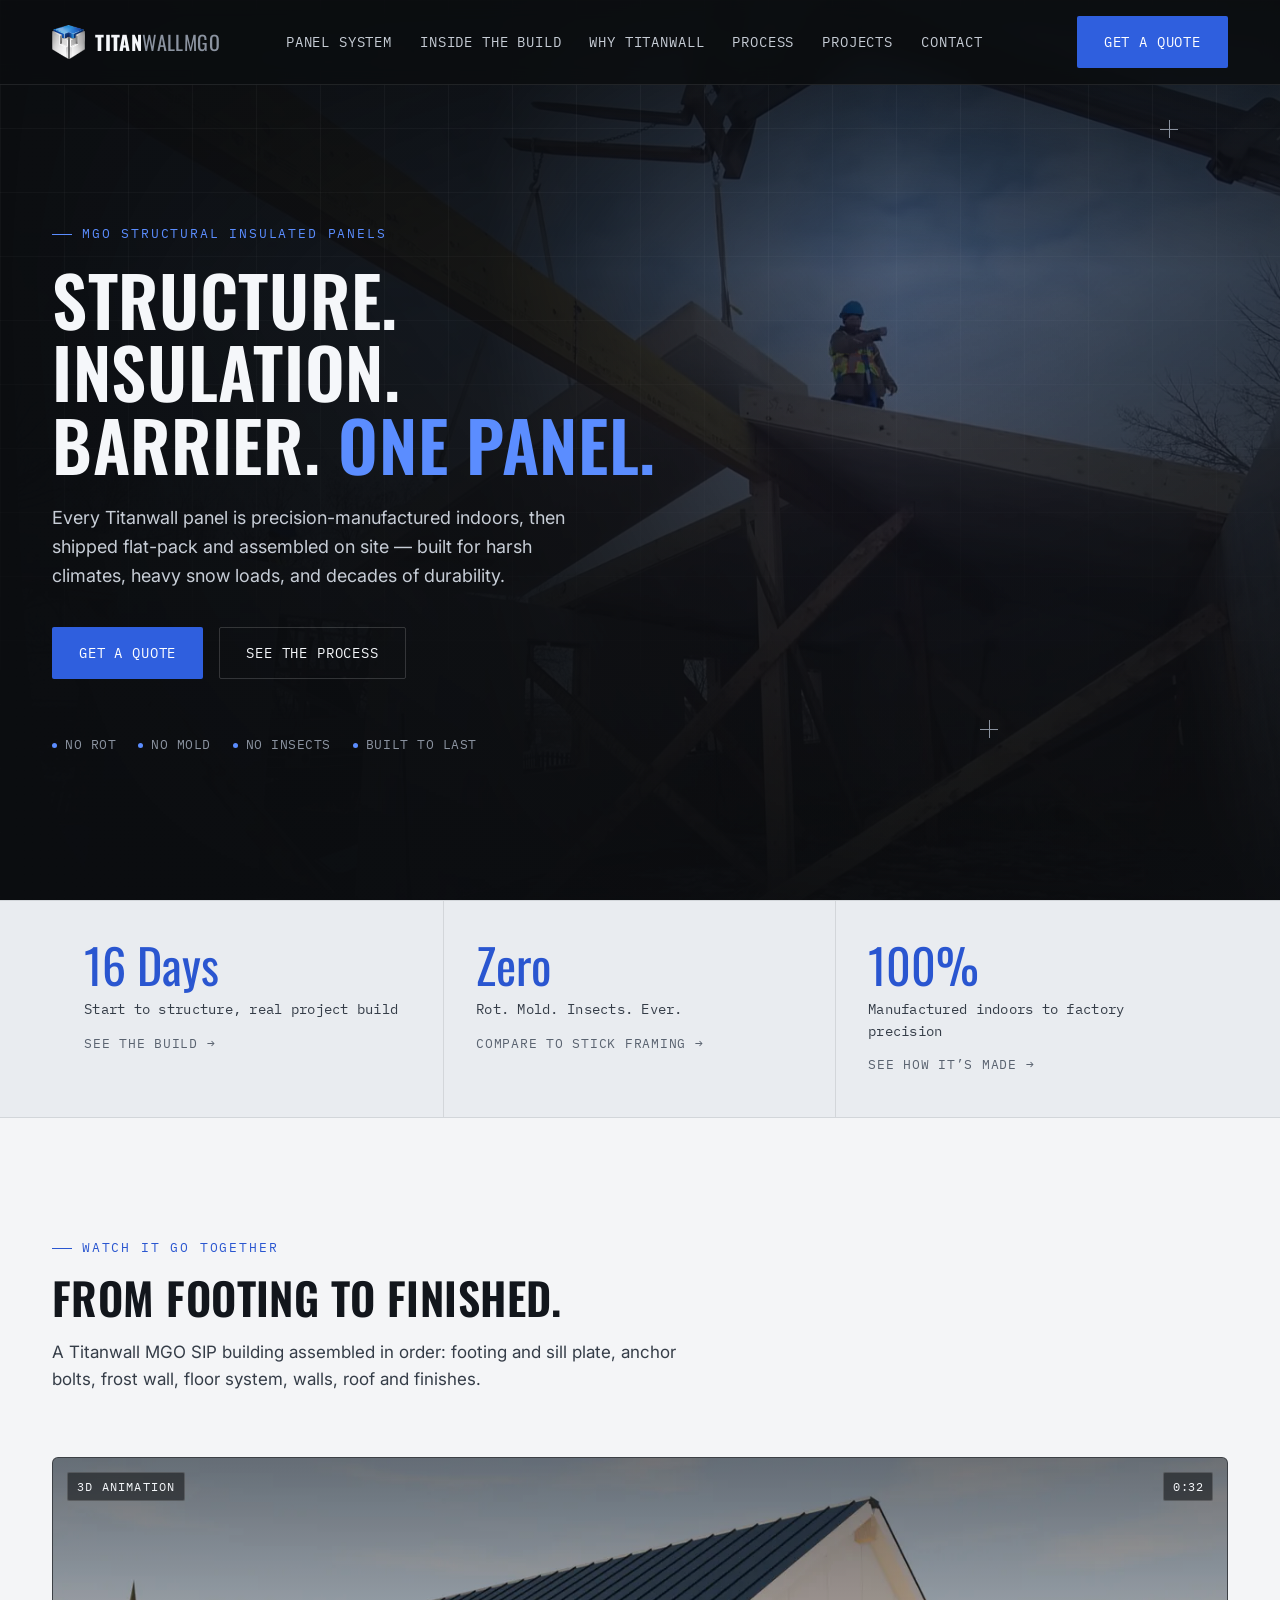
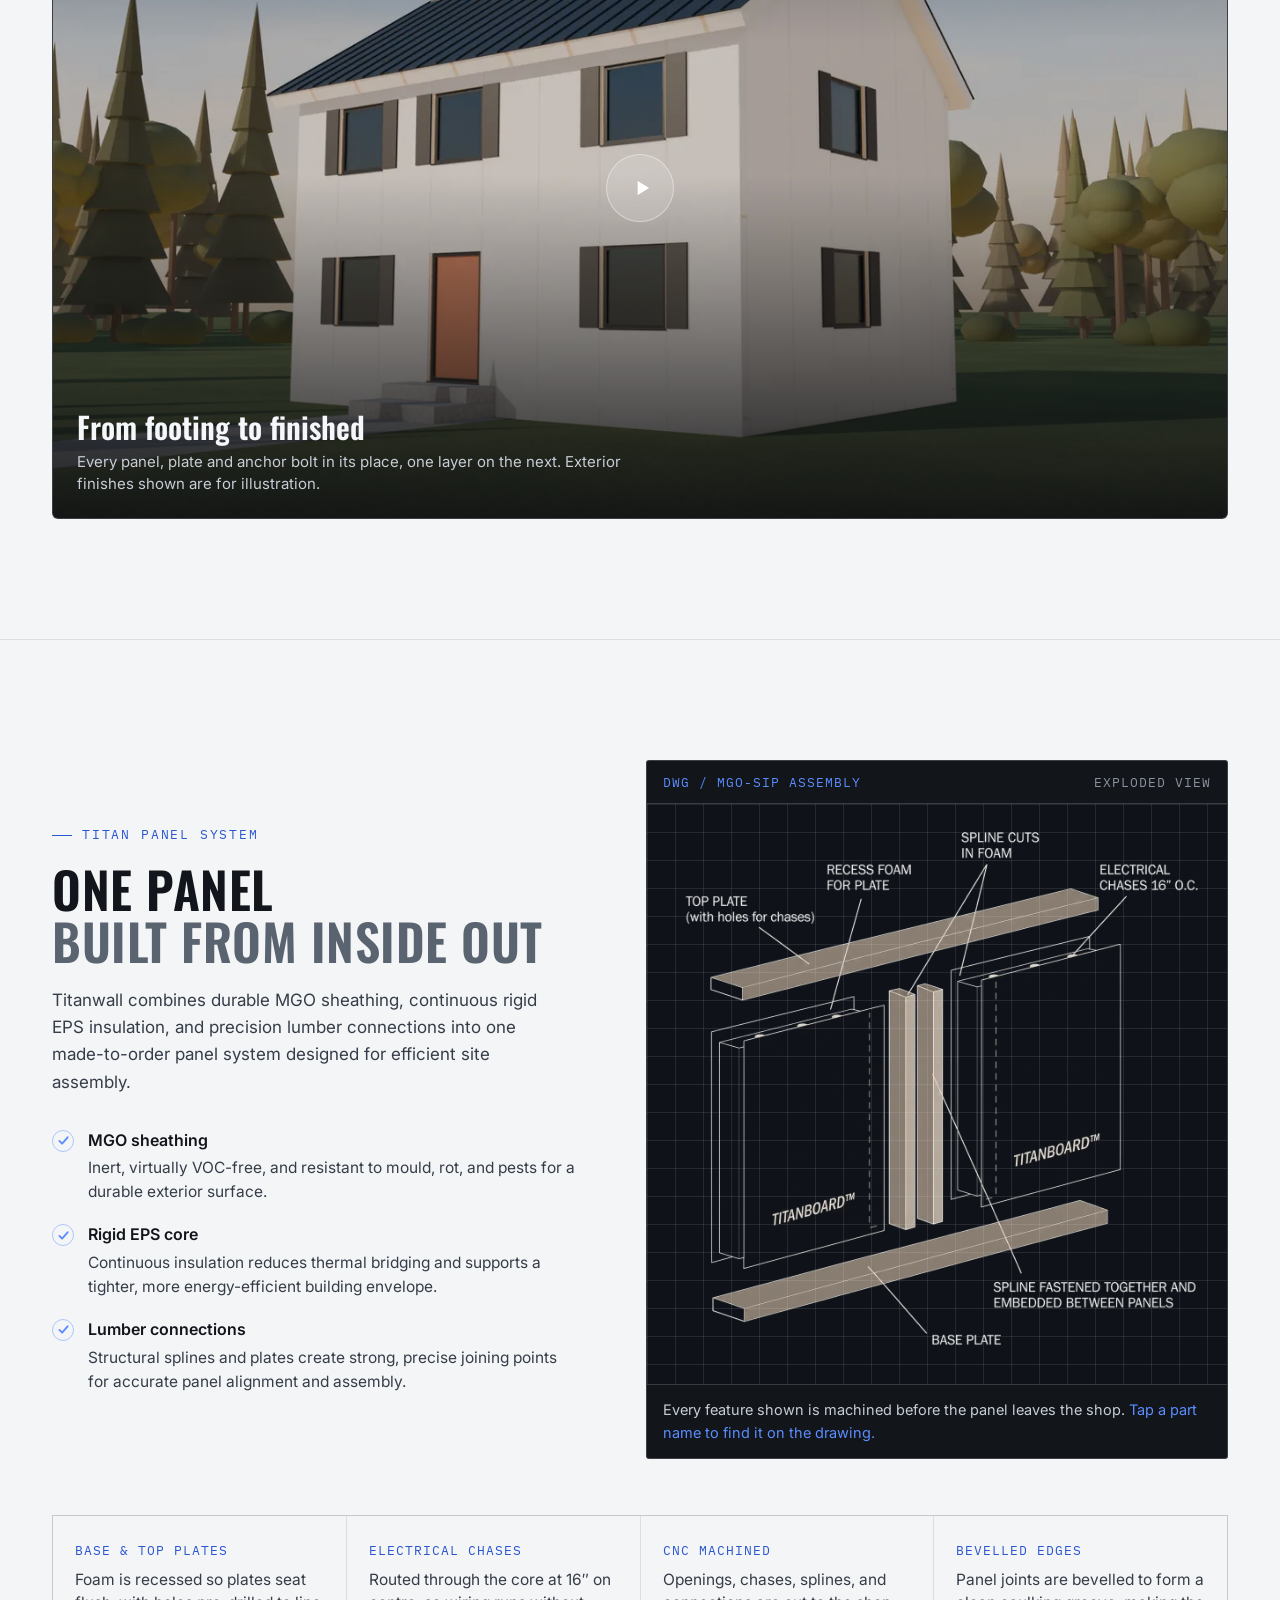
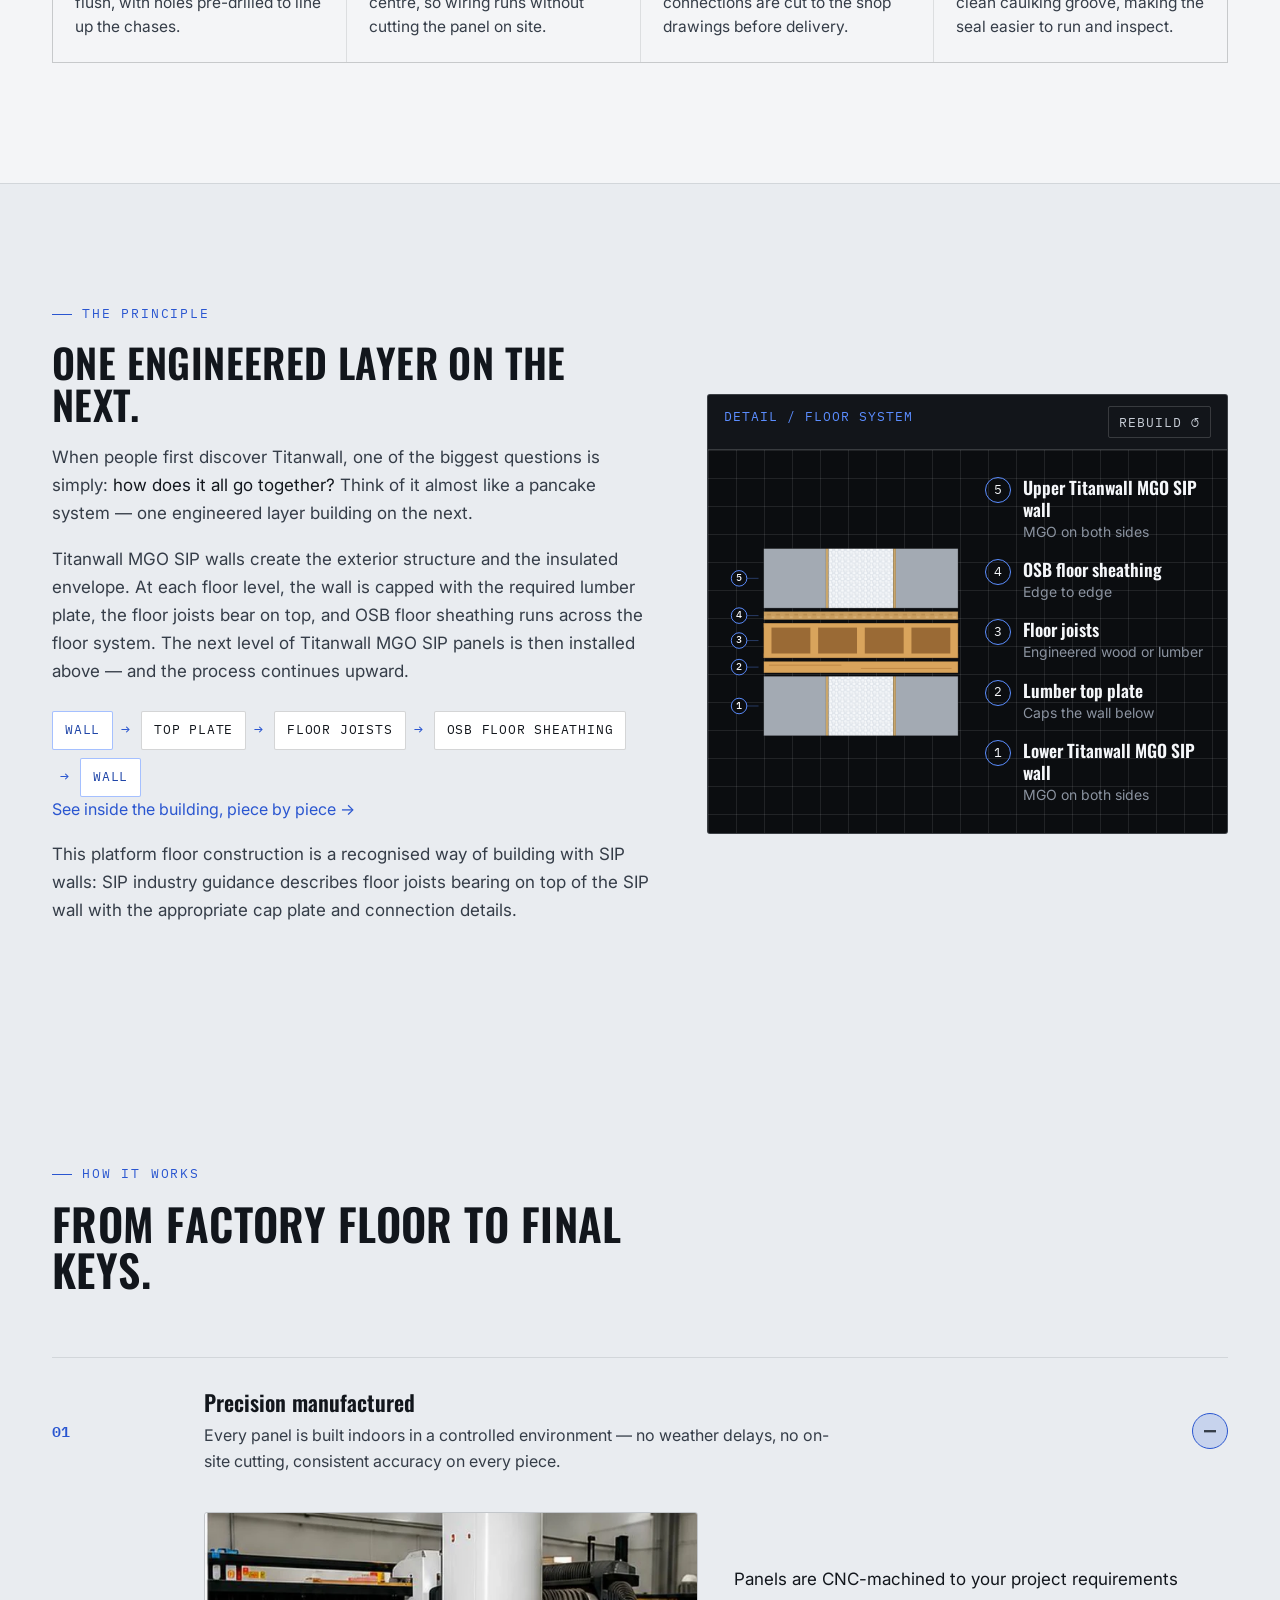
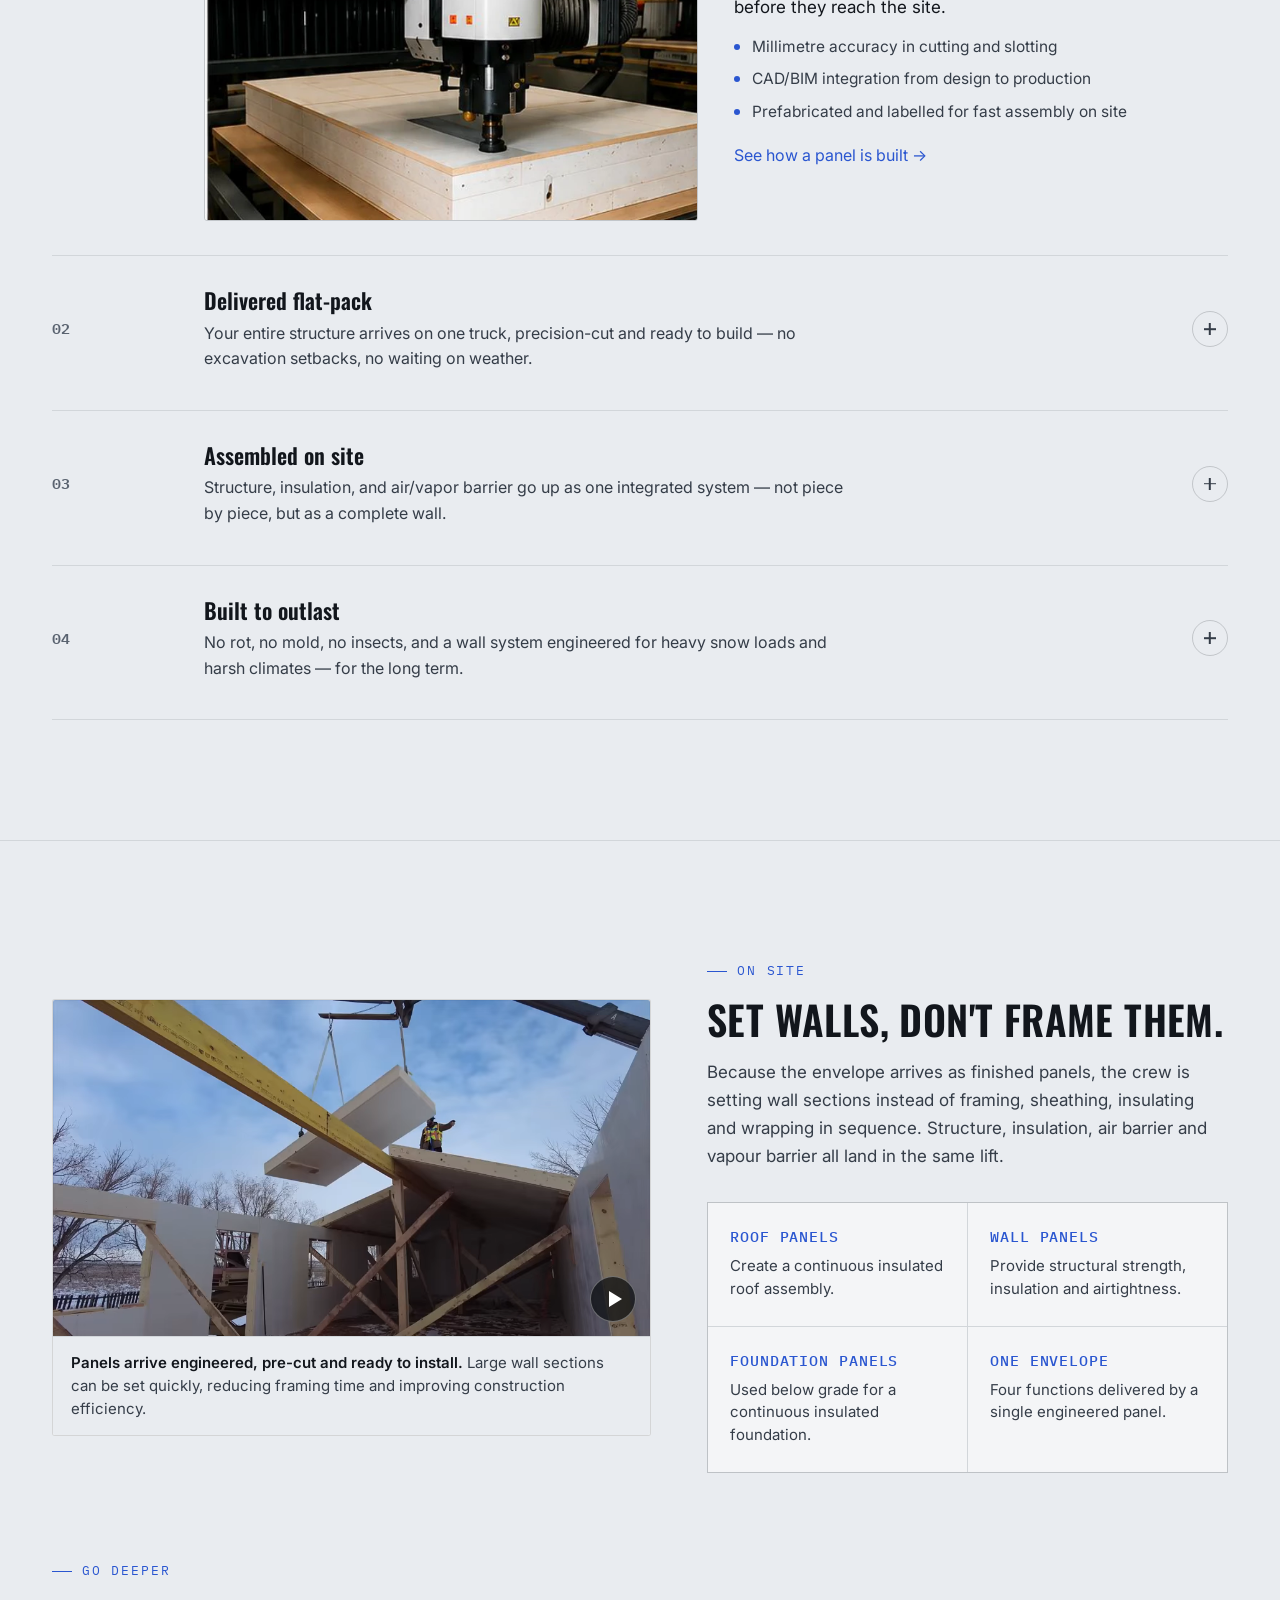
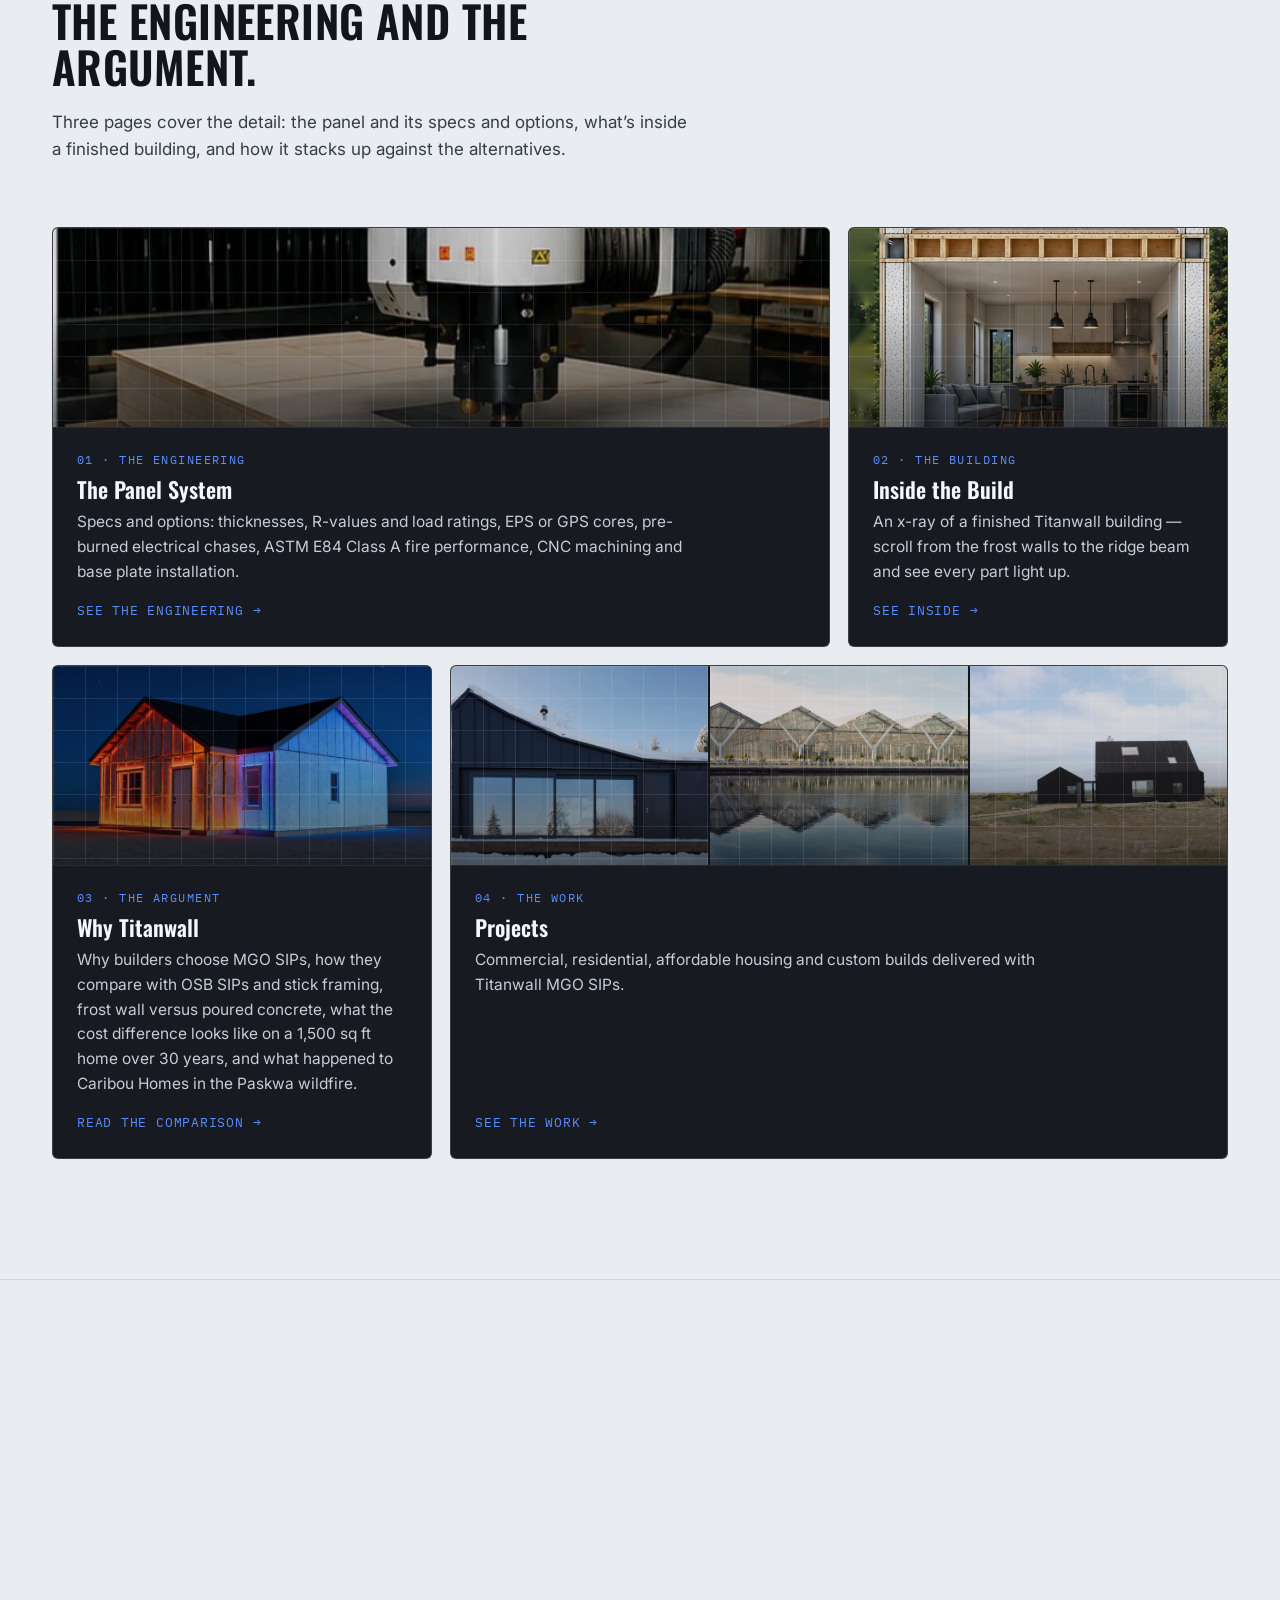
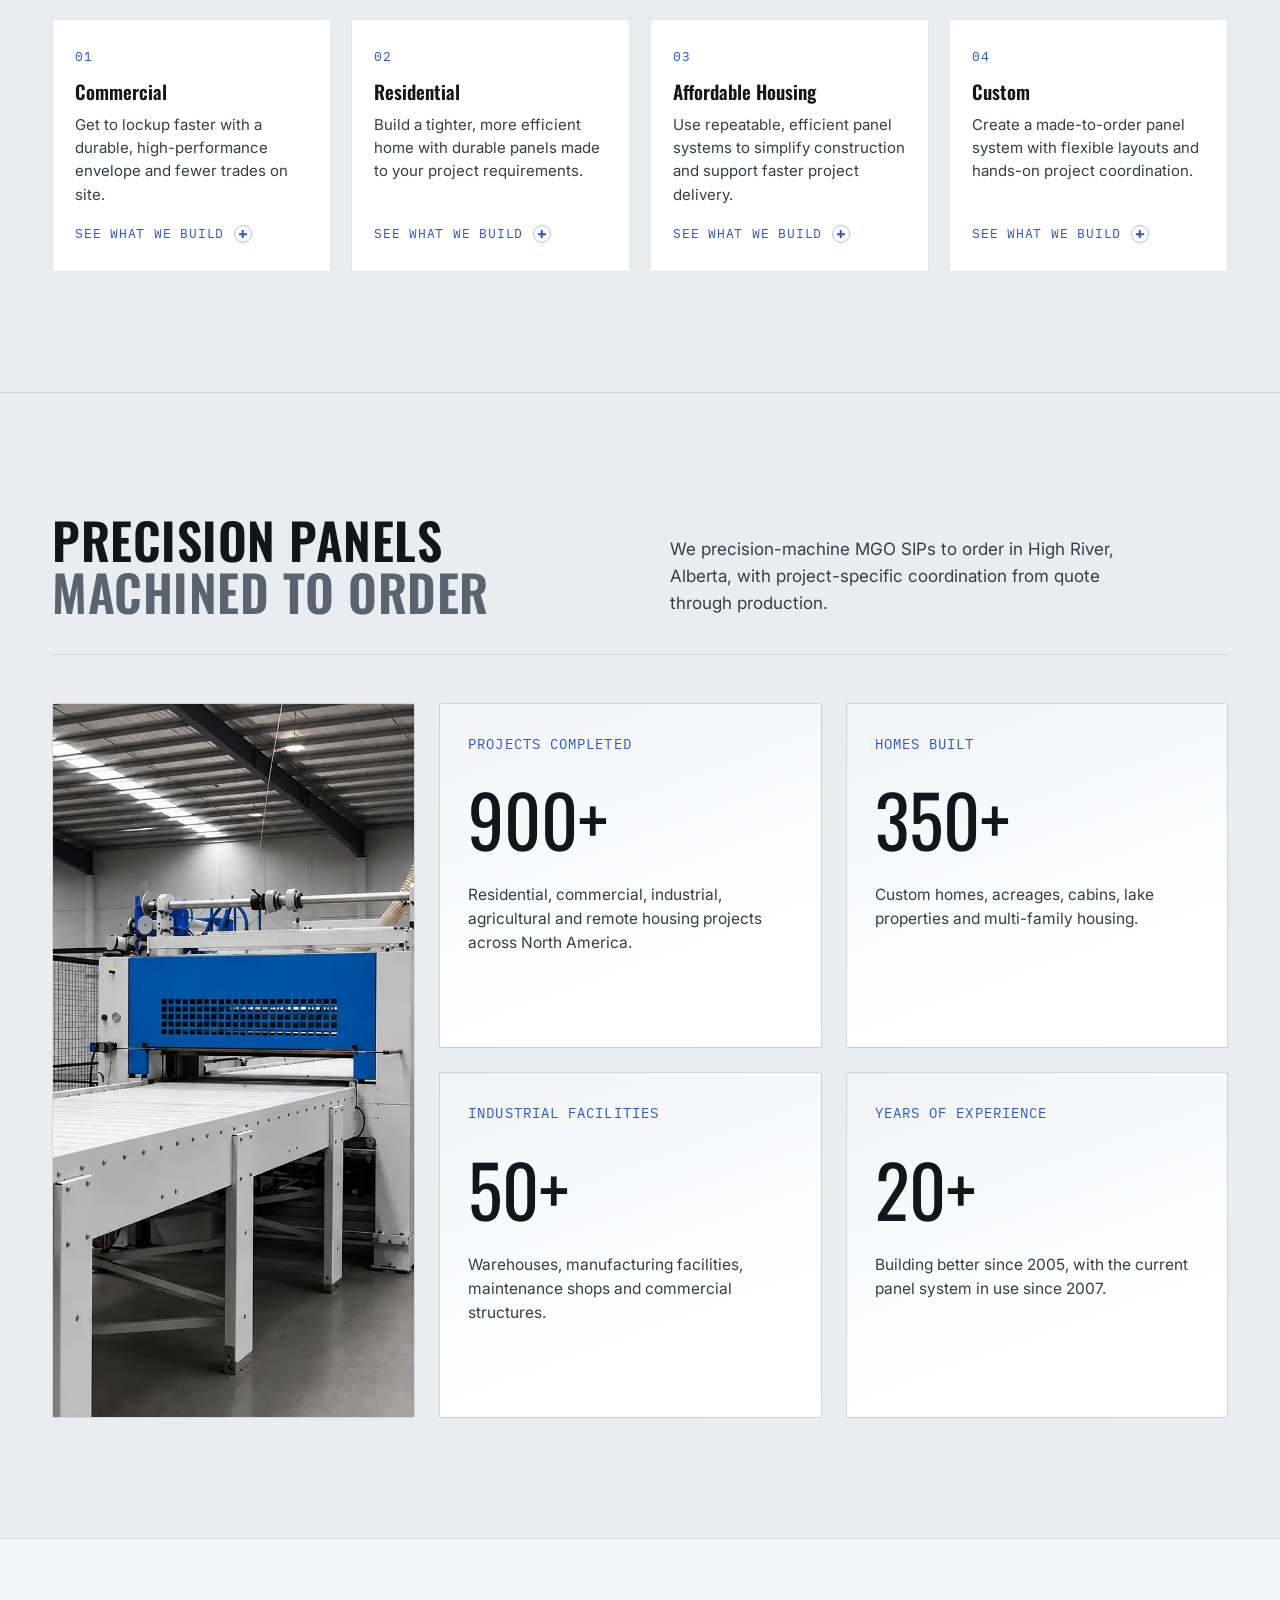
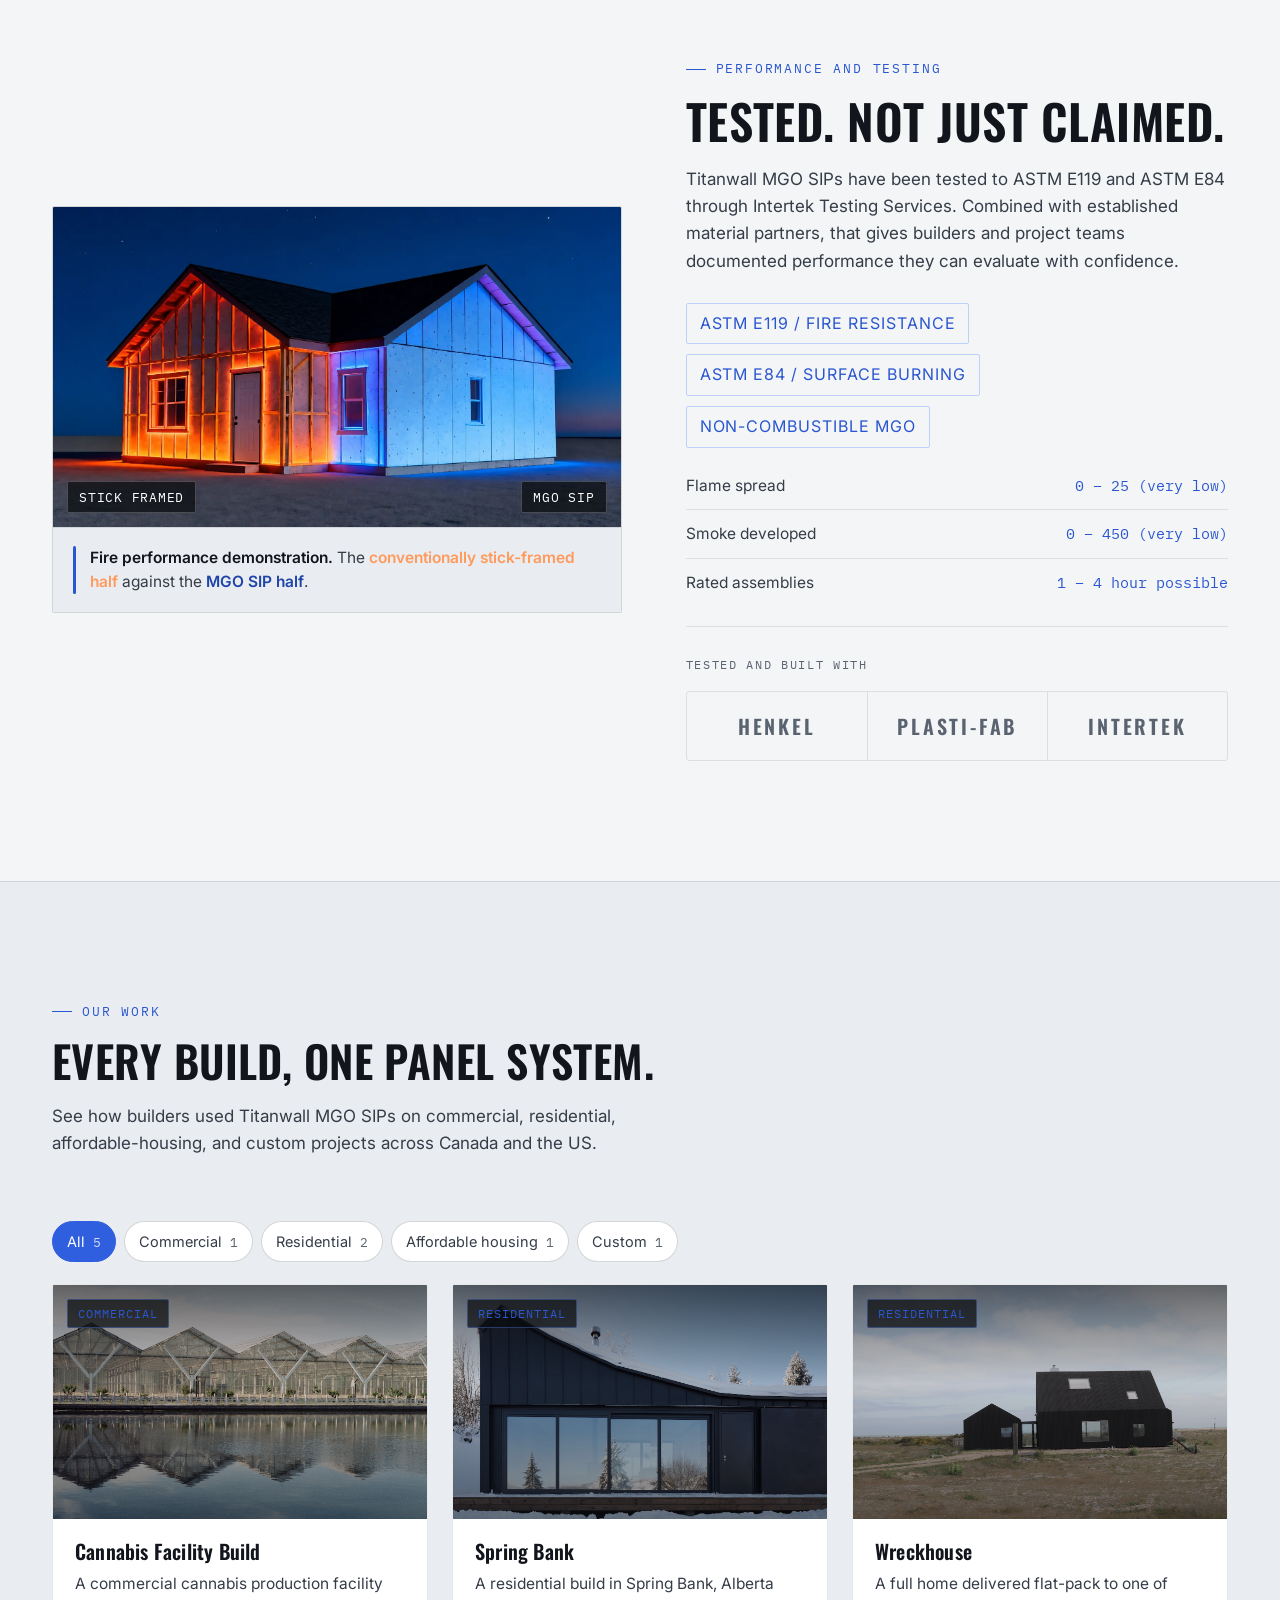
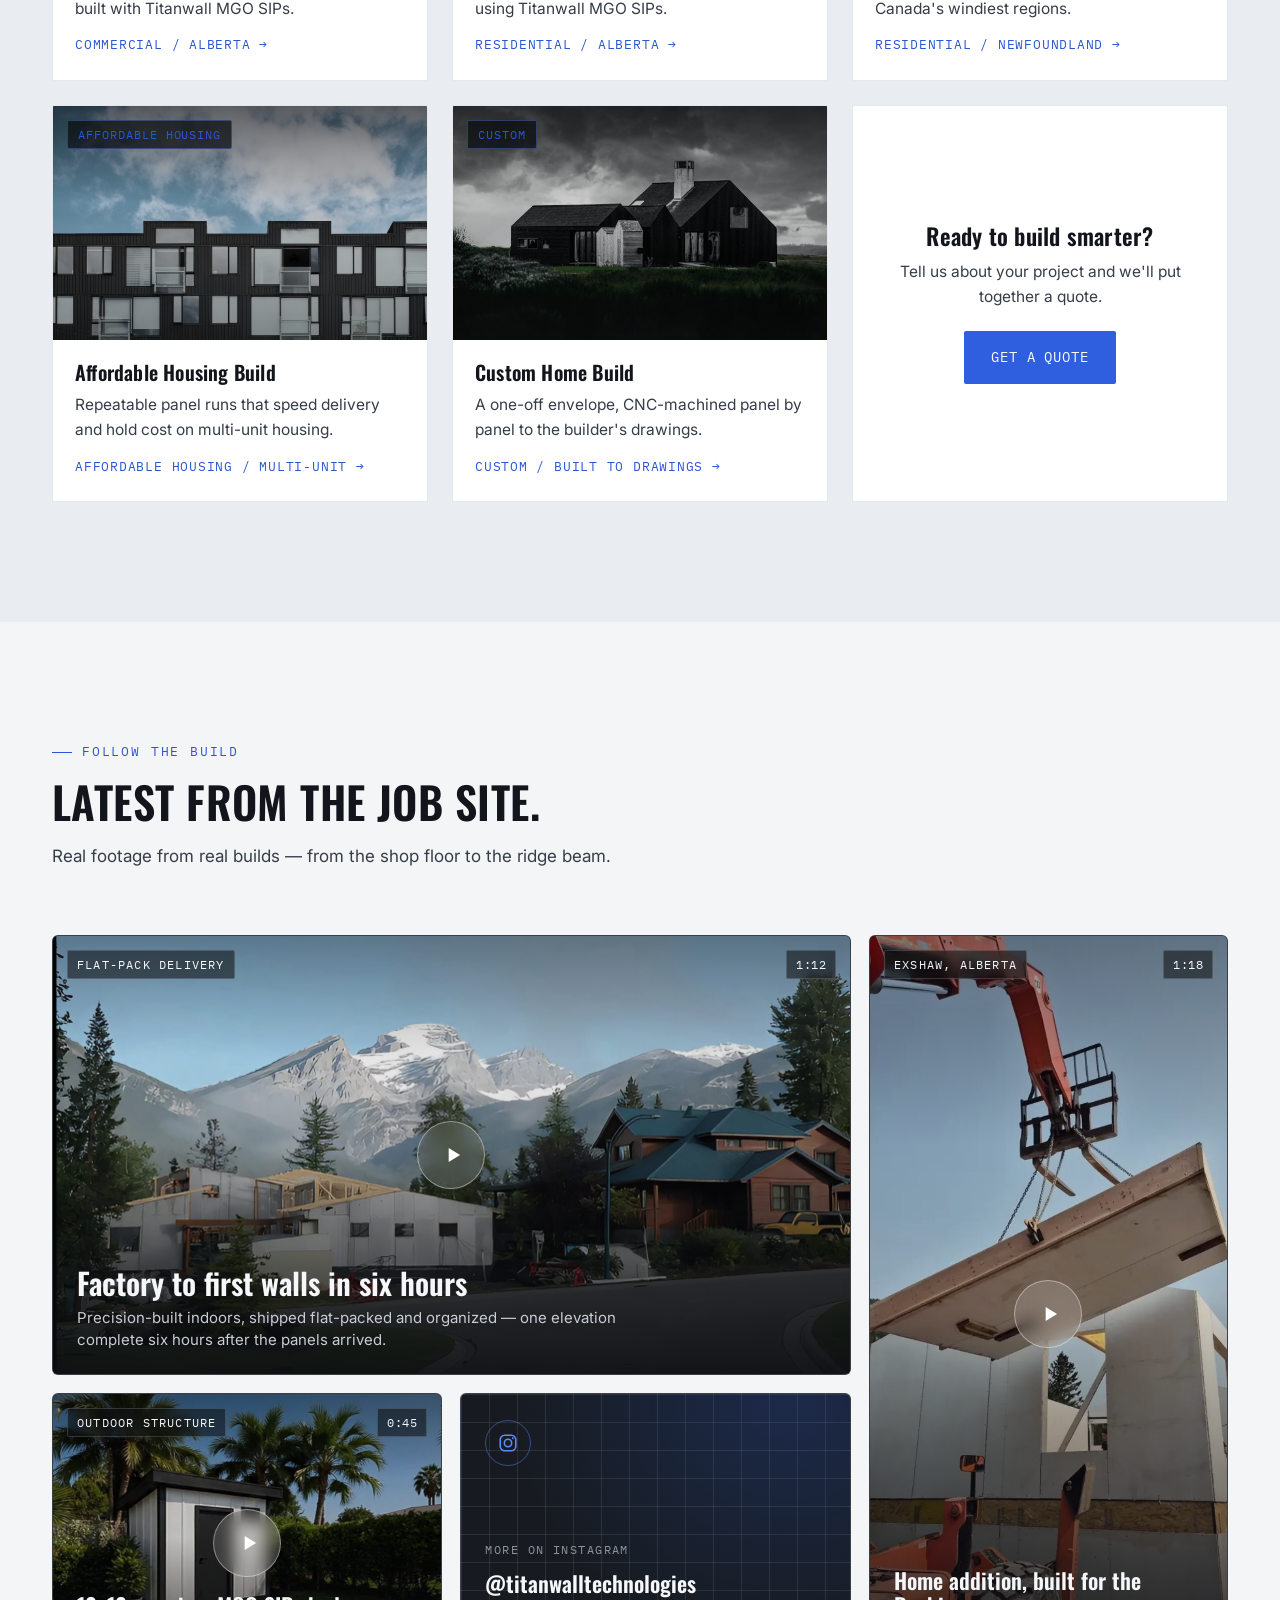
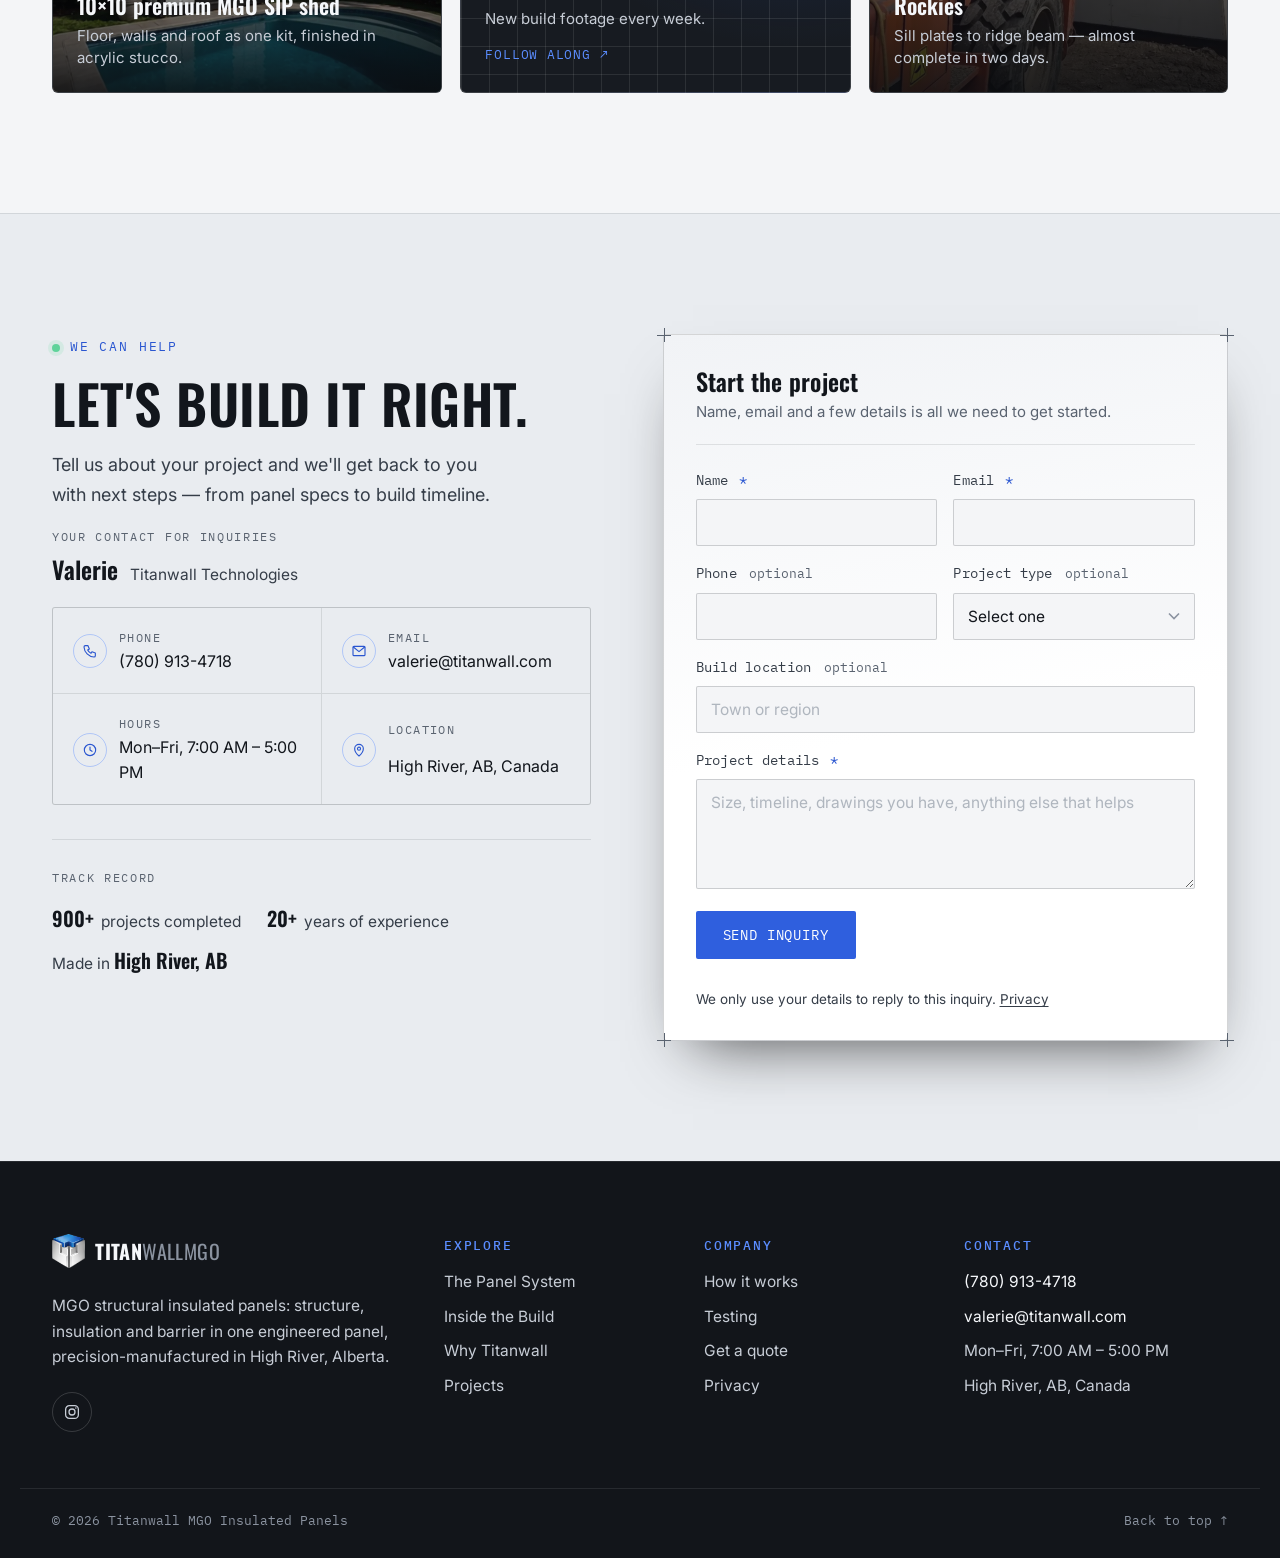
==== index.html @ a58e9df6 "Remove climate tags; base plate uses Adfast Adfoam; readable x-ray step text on light theme Co-Autho" ====
<!DOCTYPE html>
<html lang="en">
<head>
<meta charset="UTF-8">
<meta name="viewport" content="width=device-width, initial-scale=1.0">
<meta name="color-scheme" content="dark">
<title>Titanwall MGO — Structural Insulated Panels</title>
<meta name="description" content="Titanwall MGO structural insulated panels: structure, insulation, and air/vapour barrier in one panel. Precision-manufactured indoors, shipped flat-pack, built for harsh climates and heavy snow loads.">
<meta property="og:type" content="website">
<meta property="og:title" content="Titanwall MGO — Structural Insulated Panels">
<meta property="og:description" content="Structure, insulation, and barrier in one panel. Precision-manufactured indoors, shipped flat-pack, assembled on site.">
<meta name="twitter:card" content="summary_large_image">
<link rel="icon" type="image/png" sizes="64x64" href="assets/favicon-64.png">
<!-- seo:start (maintained by tools/seo.js) -->
<link rel="canonical" href="https://mitchjpeers.github.io/titanwall-site/">
<meta property="og:site_name" content="Titanwall MGO">
<meta property="og:locale" content="en_CA">
<meta property="og:url" content="https://mitchjpeers.github.io/titanwall-site/">
<meta property="og:image" content="https://mitchjpeers.github.io/titanwall-site/assets/og-share.jpg">
<meta property="og:image:width" content="1200">
<meta property="og:image:height" content="630">
<meta property="og:image:alt" content="Titanwall MGO: structure, insulation, barrier, one panel">
<meta name="twitter:image" content="https://mitchjpeers.github.io/titanwall-site/assets/og-share.jpg">
<meta name="theme-color" content="#0b0d10">
<link rel="apple-touch-icon" href="assets/apple-touch-icon.png">
<!-- seo:end -->
<link rel="preconnect" href="https://fonts.googleapis.com">
<link rel="preconnect" href="https://fonts.gstatic.com" crossorigin>
<link href="https://fonts.googleapis.com/css2?family=Oswald:wght@400;500;600;700&family=Inter:wght@400;500;600;700&family=IBM+Plex+Mono:wght@400;500&display=swap" rel="stylesheet">
<link rel="stylesheet" href="css/site.css?v=7da05ebb4c">
<!-- ld:start (maintained by tools/seo.js) -->
<script type="application/ld+json">
{
  "@context": "https://schema.org",
  "@graph": [
    {
      "@type": "LocalBusiness",
      "@id": "https://mitchjpeers.github.io/titanwall-site/#business",
      "name": "Titanwall MGO",
      "alternateName": "Titanwall Technologies",
      "description": "Manufacturer of MGO structural insulated panels: structure, insulation, air barrier and vapour barrier in one engineered panel, precision-manufactured in High River, Alberta.",
      "url": "https://mitchjpeers.github.io/titanwall-site/",
      "logo": "https://mitchjpeers.github.io/titanwall-site/assets/logo-cube.png",
      "image": "https://mitchjpeers.github.io/titanwall-site/assets/og-share.jpg",
      "telephone": "+1-780-913-4718",
      "email": "valerie@titanwall.com",
      "foundingDate": "2005",
      "address": {
        "@type": "PostalAddress",
        "addressLocality": "High River",
        "addressRegion": "AB",
        "addressCountry": "CA"
      },
      "areaServed": [
        "Canada",
        "United States"
      ],
      "openingHoursSpecification": [
        {
          "@type": "OpeningHoursSpecification",
          "dayOfWeek": [
            "Monday",
            "Tuesday",
            "Wednesday",
            "Thursday",
            "Friday"
          ],
          "opens": "07:00",
          "closes": "17:00"
        }
      ],
      "sameAs": [
        "https://www.instagram.com/titanwalltechnologies/"
      ]
    },
    {
      "@type": "WebSite",
      "@id": "https://mitchjpeers.github.io/titanwall-site/#website",
      "url": "https://mitchjpeers.github.io/titanwall-site/",
      "name": "Titanwall MGO",
      "publisher": {
        "@id": "https://mitchjpeers.github.io/titanwall-site/#business"
      }
    }
  ]
}
</script>
<!-- ld:end -->
</head>
<body>

<a class="skip-link" href="#top">Skip to content</a>

<div id="introOverlay" class="intro-overlay" aria-hidden="true">
  <div class="intro-stage" id="introStage">
    <div class="impact-flash" id="impactFlash"></div>
    <div class="intro-cube">
      <img class="face face-left"  src="[data-uri]" alt="">
      <img class="face face-right" src="[data-uri]" alt="">
      <img class="face face-top"   src="[data-uri]" alt="">
    </div>
  </div>
  <div class="intro-word">TITAN<span>WALLMGO</span></div>
  <div class="intro-line"></div>
</div>

<header>
  <nav>
    <a href="#top" class="logo">
      <img class="cube" src="assets/logo-cube.png" alt="Titanwall MGO logo" width="34" height="34">
      <div><strong>TITAN</strong><span>WALLMGO</span></div>
    </a>

    <ul class="nav-links" id="navLinks">
      <li><a href="panel-system.html">Panel System</a></li>
      <li><a href="inside-the-building.html">Inside the Build</a></li>
      <li><a href="why-titanwall.html">Why Titanwall</a></li>
      <li><a href="#process">Process</a></li>
      <li><a href="#projects">Projects</a></li>
      <li><a href="#contact">Contact</a></li>
      <li><a href="#contact" class="nav-quote">Get a Quote</a></li>
    </ul>

    <div class="nav-cta">
      <a href="#contact" class="btn btn-primary">Get a Quote</a>
      <button class="nav-toggle" id="navToggle" aria-label="Toggle menu" aria-expanded="false">
        <svg width="22" height="22" viewBox="0 0 24 24" fill="none" stroke="currentColor" stroke-width="2"><line x1="3" y1="6" x2="21" y2="6"/><line x1="3" y1="12" x2="21" y2="12"/><line x1="3" y1="18" x2="21" y2="18"/></svg>
      </button>
    </div>
  </nav>
</header>

<main id="top">

  <!-- HERO -->
  <section class="hero">
    <!-- Autoplaying, muted, looping background footage. Decorative only —
         all meaning lives in the text, so it carries no alt narration.
         JS swaps in the lighter mobile encode and skips it entirely for
         prefers-reduced-motion, which falls back to the poster frame. -->
    <div class="hero-video-wrap" aria-hidden="true">
      <video id="heroVideo" autoplay muted loop playsinline preload="none"
             poster="assets/hero-poster-desktop.webp"></video>
      <img class="hero-poster" id="heroPoster" src="assets/hero-poster-desktop.webp" alt="" hidden>
    </div>
    <div class="blueprint-grid" aria-hidden="true"></div>
    <div class="crosshair cr-1" aria-hidden="true"></div>
    <div class="crosshair cr-2" aria-hidden="true"></div>
    <div class="container hero-inner">
      <div class="hero-copy">
        <div class="eyebrow">MGO Structural Insulated Panels</div>
        <h1>Structure.<br>Insulation.<br>Barrier. <span class="accent">One&nbsp;panel.</span></h1>
        <p>Every Titanwall panel is precision-manufactured indoors, then shipped flat-pack and assembled on site — built for harsh climates, heavy snow loads, and decades of durability.</p>
        <div class="hero-actions">
          <a href="#contact" class="btn btn-primary">Get a Quote</a>
          <a href="#process" class="btn btn-outline">See the Process</a>
        </div>
        <ul class="hero-spec-line">
          <li>NO ROT</li>
          <li>NO MOLD</li>
          <li>NO INSECTS</li>
          <li>BUILT TO LAST</li>
        </ul>
      </div>
      <div class="hero-panel reveal" hidden>
        <div class="hero-panel-tag">PANEL / MGO-SIP</div>
        <img class="hero-cube-img" src="[data-uri]" alt="Titanwall MGO panel logo">
        <div class="hero-panel-label">
          <span>R-VALUE / HIGH</span>
          <span>FACTORY BUILT</span>
        </div>
      </div>
    </div>
  </section>

  <!-- STATS -->
  <div class="stats-bar">
    <div class="container stats-grid">
      <a class="stat stat-link reveal" href="#builds">
        <div class="stat-num" data-count-to="16" data-suffix=" Days">0 Days</div>
        <div class="stat-label">Start to structure, real project build</div>
        <span class="stat-go">See the build &#8594;</span>
      </a>
      <a class="stat stat-link reveal" href="why-titanwall.html">
        <!-- not a number to roll; it gets the same timed reveal instead -->
        <div class="stat-num" data-count-word>Zero</div>
        <div class="stat-label">Rot. Mold. Insects. Ever.</div>
        <span class="stat-go">Compare to stick framing &#8594;</span>
      </a>
      <a class="stat stat-link reveal" href="panel-system.html">
        <div class="stat-num" data-count-to="100" data-suffix="%">0%</div>
        <div class="stat-label">Manufactured indoors to factory precision</div>
        <span class="stat-go">See how it&rsquo;s made &#8594;</span>
      </a>
    </div>
  </div>

  <!-- BUILD ANIMATION -->
  <section class="build-anim" id="build" aria-labelledby="anim-h">
    <div class="container">
      <div class="section-head reveal">
        <div class="eyebrow">Watch It Go Together</div>
        <h2 id="anim-h">From footing to finished.</h2>
        <p>A Titanwall MGO SIP building assembled in order: footing and sill plate, anchor bolts, frost wall, floor system, walls, roof and finishes.</p>
      </div>
      <div class="films films-one">
        <a class="film fl-feature reveal" href="assets/videos/titanwall-build-animation.mp4" data-film="assets/videos/titanwall-build-animation.mp4" data-preview="assets/videos/titanwall-build-animation-preview.mp4" data-w="1920" data-h="1080" data-title="From footing to finished">
          <img class="fl-poster" src="assets/videos/titanwall-build-animation-poster.webp" alt="" loading="lazy">
          <span class="fl-tag">3D animation</span>
          <span class="fl-dur"><span class="sr-only">Length </span>0:32</span>
          <span class="fl-play" aria-hidden="true"><svg viewBox="0 0 24 24"><path d="M8 5.5v13l10.5-6.5z"/></svg></span>
          <span class="fl-cap">
            <span class="fl-title">From footing to finished</span>
            <span class="fl-sub">Every panel, plate and anchor bolt in its place, one layer on the next. Exterior finishes shown are for illustration.</span>
          </span>
        </a>
      </div>
    </div>
  </section>

  <!-- ONE PANEL / PANEL SYSTEM -->
  <section class="panel-system" id="system" aria-labelledby="system-h">
    <div class="container">
      <div class="ps-grid">
        <div class="ps-copy reveal">
          <div class="eyebrow">Titan Panel System</div>
          <h2 id="system-h">One Panel<span class="muted">Built from Inside Out</span></h2>
          <p>Titanwall combines durable MGO sheathing, continuous rigid EPS insulation, and precision lumber connections into one made-to-order panel system designed for efficient site assembly.</p>
          <ul class="ps-list">
            <li>
              <span class="tick" aria-hidden="true"><svg viewBox="0 0 12 12" fill="none" stroke="#5b8dff" stroke-width="2" stroke-linecap="round" stroke-linejoin="round"><path d="M1.5 6.5l3 3 6-7"/></svg></span>
              <button type="button" class="ex-hl" data-hl="skins" aria-pressed="false"><b>MGO sheathing</b><span class="ex-p">Inert, virtually VOC-free, and resistant to mould, rot, and pests for a durable exterior surface.</span></button>
            </li>
            <li>
              <span class="tick" aria-hidden="true"><svg viewBox="0 0 12 12" fill="none" stroke="#5b8dff" stroke-width="2" stroke-linecap="round" stroke-linejoin="round"><path d="M1.5 6.5l3 3 6-7"/></svg></span>
              <button type="button" class="ex-hl" data-hl="core" aria-pressed="false"><b>Rigid EPS core</b><span class="ex-p">Continuous insulation reduces thermal bridging and supports a tighter, more energy-efficient building envelope.</span></button>
            </li>
            <li>
              <span class="tick" aria-hidden="true"><svg viewBox="0 0 12 12" fill="none" stroke="#5b8dff" stroke-width="2" stroke-linecap="round" stroke-linejoin="round"><path d="M1.5 6.5l3 3 6-7"/></svg></span>
              <button type="button" class="ex-hl" data-hl="splines plates" aria-pressed="false"><b>Lumber connections</b><span class="ex-p">Structural splines and plates create strong, precise joining points for accurate panel alignment and assembly.</span></button>
            </li>
          </ul>
        </div>

        <figure class="ps-sheet reveal">
          <div class="ps-sheet-bar">
            <span class="dwg">DWG / MGO-SIP ASSEMBLY</span>
            <span>EXPLODED VIEW</span>
          </div>
          <div class="ps-sheet-img ex-wrap" data-ex>
            <svg class="ex-overlay" viewBox="0 0 1254 1254" preserveAspectRatio="none" aria-hidden="true"><g data-zone="skins"><polygon points="187,500 508,425 508,940 187,1022"/><polygon points="115,487 438,405 438,430 133,510 133,992 115,1008"/><polygon points="727,370 1045,288 1045,800 727,882"/><polygon points="658,345 973,268 973,296 675,370 675,850 658,866"/></g><g data-zone="core"><polygon points="133,512 470,433 470,455 187,520 187,1000 133,990"/><polygon points="675,372 998,298 998,318 727,385 727,860 675,850"/></g><g data-zone="splines"><polygon points="518,392 582,378 640,388 640,916 578,922 555,935 518,925"/></g><g data-zone="plates"><polygon points="113,360 935,160 993,180 993,210 185,412 113,392"/><polygon points="118,1088 950,870 1015,890 1015,922 190,1142 118,1120"/></g><g data-zone="chases"><ellipse cx="225" cy="494" rx="20" ry="11"/><ellipse cx="320" cy="470" rx="20" ry="11"/><ellipse cx="400" cy="452" rx="20" ry="11"/><ellipse cx="750" cy="358" rx="20" ry="11"/><ellipse cx="848" cy="334" rx="20" ry="11"/><ellipse cx="930" cy="314" rx="20" ry="11"/></g></svg>
            <img src="assets/mgo-sip-exploded-view.webp" alt="Exploded assembly drawing of a Titanwall MGO SIP: top plate with holes for chases, recessed foam for the plate, spline cuts in the foam, electrical chases at 16 inches on centre, two Titanboard MGO skins, splines fastened together and embedded between panels, and the base plate" loading="lazy" width="1254" height="1254">
          </div>
          <figcaption class="ps-sheet-note">Every feature shown is machined before the panel leaves the shop. <span class="ex-tip">Tap a part name to find it on the drawing.</span></figcaption>
        </figure>
      </div>

      <div class="ps-specs reveal">
        <button type="button" class="ps-spec ex-hl" data-hl="plates" aria-pressed="false">
          <span class="k">Base &amp; top plates</span>
          <span class="v">Foam is recessed so plates seat flush, with holes pre-drilled to line up the chases.</span>
        </button>
        <button type="button" class="ps-spec ex-hl" data-hl="chases" aria-pressed="false">
          <span class="k">Electrical chases</span>
          <span class="v">Routed through the core at 16&Prime; on centre, so wiring runs without cutting the panel on site.</span>
        </button>
        <button type="button" class="ps-spec ex-hl" data-hl="chases splines" aria-pressed="false">
          <span class="k">CNC machined</span>
          <span class="v">Openings, chases, splines, and connections are cut to the shop drawings before delivery.</span>
        </button>
        <div class="ps-spec">
          <div class="k">Bevelled edges</div>
          <div class="v">Panel joints are bevelled to form a clean caulking groove, making the seal easier to run and inspect.</div>
        </div>
      </div>
    </div>
  </section>

  <!-- THE PRINCIPLE -->
  <section class="precision" id="together" aria-labelledby="stack-h">
    <div class="container">
      <div class="split wide-left pk-split">
        <div class="split-copy reveal">
          <div class="eyebrow">The Principle</div>
          <h2 id="stack-h">One engineered layer on the next.</h2>
          <p>When people first discover Titanwall, one of the biggest questions is simply: <em>how does it all go together?</em> Think of it almost like a pancake system &mdash; one engineered layer building on the next.</p>
          <p>Titanwall MGO SIP walls create the exterior structure and the insulated envelope. At each floor level, the wall is capped with the required lumber plate, the floor joists bear on top, and OSB floor sheathing runs across the floor system. The next level of Titanwall MGO SIP panels is then installed above &mdash; and the process continues upward.</p>
          <ol class="pk-seq" aria-label="Assembly sequence at each floor">
            <li>Wall</li><li>Top plate</li><li>Floor joists</li><li>OSB floor sheathing</li><li>Wall</li>
          </ol>
          <a class="inline-link" href="inside-the-building.html">See inside the building, piece by piece &#8594;</a>
          <p class="rbar-note">This platform floor construction is a recognised way of building with SIP walls: SIP industry guidance describes floor joists bearing on top of the SIP wall with the appropriate cap plate and connection details.</p>
        </div>

        <figure class="pk-fig reveal">
          <div class="pk-head">
            <span class="dwg">DETAIL / FLOOR SYSTEM</span>
            <button type="button" class="pk-rebuild" data-rebuild>Rebuild &#8634;</button>
          </div>
          <div class="pk-body">
            <svg class="pk-svg" viewBox="0 174 358 302" role="img" aria-labelledby="pk-t">
              <title id="pk-t">Floor system assembly, bottom to top: lower Titanwall MGO SIP wall, lumber top plate, floor joists, OSB floor sheathing, upper Titanwall MGO SIP wall</title>
              <defs>
                <pattern id="pk-beads" width="9" height="9" patternUnits="userSpaceOnUse">
                  <rect width="9" height="9" fill="#dfe4ea"/>
                  <circle cx="2.5" cy="2.5" r="2.3" fill="#f7f9fb"/><circle cx="7" cy="6.5" r="2.3" fill="#f2f5f8"/>
                  <circle cx="7" cy="1" r="1.2" fill="#eef1f5"/><circle cx="2" cy="7.5" r="1.3" fill="#fff"/>
                </pattern>
                <pattern id="pk-osb" width="14" height="10" patternUnits="userSpaceOnUse">
                  <rect width="14" height="10" fill="#c99d5e"/>
                  <rect x="1" y="2" width="6" height="2" fill="#b3874a"/><rect x="8" y="6" width="5" height="2" fill="#dcb67c"/>
                </pattern>
              </defs>
              <g class="pk-layer" style="--i:0"><rect x="52" y="378" width="96" height="92" class="mgo"/><rect x="148" y="378" width="4" height="92" class="glue"/><rect x="152" y="378" width="100" height="92" class="beads"/><rect x="252" y="378" width="4" height="92" class="glue"/><rect x="256" y="378" width="96" height="92" class="mgo"/><rect x="52" y="378" width="300" height="92" class="ol"/><line x1="14" y1="424.0" x2="44" y2="424.0" class="pk-lead"/><circle cx="14" cy="424.0" r="12" class="pk-num"/><text x="14" y="428.0" text-anchor="middle" class="pk-num-t">1</text></g><g class="pk-layer" style="--i:1"><rect x="52" y="355" width="300" height="18" class="wood"/><path d="M60,361 H172 M202,366 H342" class="grain"/><rect x="52" y="355" width="300" height="18" class="ol"/><line x1="14" y1="364.0" x2="44" y2="364.0" class="pk-lead"/><circle cx="14" cy="364.0" r="12" class="pk-num"/><text x="14" y="368.0" text-anchor="middle" class="pk-num-t">2</text></g><g class="pk-layer" style="--i:2"><rect x="52" y="296" width="300" height="54" class="bay"/><rect x="52" y="296" width="300" height="7" class="wood"/><rect x="52" y="343" width="300" height="7" class="wood"/><rect x="52" y="296" width="12" height="54" class="wood"/><rect x="124" y="296" width="12" height="54" class="wood"/><rect x="196" y="296" width="12" height="54" class="wood"/><rect x="268" y="296" width="12" height="54" class="wood"/><rect x="340" y="296" width="12" height="54" class="wood"/><rect x="52" y="296" width="300" height="54" class="ol"/><line x1="14" y1="323.0" x2="44" y2="323.0" class="pk-lead"/><circle cx="14" cy="323.0" r="12" class="pk-num"/><text x="14" y="327.0" text-anchor="middle" class="pk-num-t">3</text></g><g class="pk-layer" style="--i:3"><rect x="52" y="278" width="300" height="13" class="osb"/><rect x="52" y="278" width="300" height="13" class="ol"/><line x1="14" y1="284.5" x2="44" y2="284.5" class="pk-lead"/><circle cx="14" cy="284.5" r="12" class="pk-num"/><text x="14" y="288.5" text-anchor="middle" class="pk-num-t">4</text></g><g class="pk-layer" style="--i:4"><rect x="52" y="181" width="96" height="92" class="mgo"/><rect x="148" y="181" width="4" height="92" class="glue"/><rect x="152" y="181" width="100" height="92" class="beads"/><rect x="252" y="181" width="4" height="92" class="glue"/><rect x="256" y="181" width="96" height="92" class="mgo"/><rect x="52" y="181" width="300" height="92" class="ol"/><line x1="14" y1="227.0" x2="44" y2="227.0" class="pk-lead"/><circle cx="14" cy="227.0" r="12" class="pk-num"/><text x="14" y="231.0" text-anchor="middle" class="pk-num-t">5</text></g>
            </svg>
            <ol class="pk-legend">
              <li><button type="button" data-lift="5" aria-pressed="false"><span class="n">5</span><span class="pk-lt"><b>Upper Titanwall MGO SIP wall</b><span>MGO on both sides</span></span></button></li>
              <li><button type="button" data-lift="4" aria-pressed="false"><span class="n">4</span><span class="pk-lt"><b>OSB floor sheathing</b><span>Edge to edge</span></span></button></li>
              <li><button type="button" data-lift="3" aria-pressed="false"><span class="n">3</span><span class="pk-lt"><b>Floor joists</b><span>Engineered wood or lumber</span></span></button></li>
              <li><button type="button" data-lift="2" aria-pressed="false"><span class="n">2</span><span class="pk-lt"><b>Lumber top plate</b><span>Caps the wall below</span></span></button></li>
              <li><button type="button" data-lift="1" aria-pressed="false"><span class="n">1</span><span class="pk-lt"><b>Lower Titanwall MGO SIP wall</b><span>MGO on both sides</span></span></button></li>
            </ol>
          </div>
        </figure>
      </div>
    </div>
  </section>

  <!-- PROCESS -->
  <section class="process" id="process" aria-labelledby="process-h">
    <div class="container">
      <div class="section-head reveal">
        <div class="eyebrow">How It Works</div>
        <h2 id="process-h">From factory floor to final keys.</h2>
      </div>
      <div class="process-list xp-acc">
        <div class="process-step reveal is-open">
          <h3 class="ps-h">
            <button type="button" class="ps-toggle" id="ps-btn-01" aria-expanded="true" aria-controls="ps-body-01">
              <span class="p-num">01</span>
              <span class="ps-head"><span class="ps-title">Precision manufactured</span><span class="ps-sum">Every panel is built indoors in a controlled environment — no weather delays, no on-site cutting, consistent accuracy on every piece.</span></span>
              <span class="ps-icon" aria-hidden="true"></span>
            </button>
          </h3>
          <div class="ps-body" id="ps-body-01" role="region" aria-labelledby="ps-btn-01">
            <div class="ps-clip">
              <div class="ps-inner">
                <img src="assets/br-cnc.webp" alt="A CNC router machining a Titanwall MGO SIP panel" loading="lazy">
                <div class="ps-detail">
                  <p>Panels are CNC-machined to your project requirements before they reach the site.</p>
                  <ul class="ps-facts"><li>Millimetre accuracy in cutting and slotting</li><li>CAD/BIM integration from design to production</li><li>Prefabricated and labelled for fast assembly on site</li></ul>
                  <a class="inline-link" href="panel-system.html">See how a panel is built &#8594;</a>
                </div>
              </div>
            </div>
          </div>
        </div>
        <div class="process-step reveal">
          <h3 class="ps-h">
            <button type="button" class="ps-toggle" id="ps-btn-02" aria-expanded="false" aria-controls="ps-body-02">
              <span class="p-num">02</span>
              <span class="ps-head"><span class="ps-title">Delivered flat-pack</span><span class="ps-sum">Your entire structure arrives on one truck, precision-cut and ready to build — no excavation setbacks, no waiting on weather.</span></span>
              <span class="ps-icon" aria-hidden="true"></span>
            </button>
          </h3>
          <div class="ps-body" id="ps-body-02" role="region" aria-labelledby="ps-btn-02" inert>
            <div class="ps-clip">
              <div class="ps-inner">
                <img src="assets/inner-hero.webp" alt="Stacks of finished Titanwall MGO SIP panels ready for shipping" loading="lazy">
                <div class="ps-detail">
                  <p>Panels are manufactured to project specifications, bundled, labelled and prepared for shipment directly to site.</p>
                  <ul class="ps-facts"><li>Each bundle is organised for efficient installation</li><li>Engineered panel drawings included</li><li>Panel identification markings on every piece</li></ul>
                  <a class="inline-link" href="projects/wreckhouse.html">A whole house shipped flat-pack to Newfoundland &#8594;</a>
                </div>
              </div>
            </div>
          </div>
        </div>
        <div class="process-step reveal">
          <h3 class="ps-h">
            <button type="button" class="ps-toggle" id="ps-btn-03" aria-expanded="false" aria-controls="ps-body-03">
              <span class="p-num">03</span>
              <span class="ps-head"><span class="ps-title">Assembled on site</span><span class="ps-sum">Structure, insulation, and air/vapor barrier go up as one integrated system — not piece by piece, but as a complete wall.</span></span>
              <span class="ps-icon" aria-hidden="true"></span>
            </button>
          </h3>
          <div class="ps-body" id="ps-body-03" role="region" aria-labelledby="ps-btn-03" inert>
            <div class="ps-clip">
              <div class="ps-inner">
                <img src="assets/process-assemble.webp" alt="A telehandler lifting a Titanwall roof panel into place while the crew guides it" loading="lazy">
                <div class="ps-detail">
                  <p>Panels arrive engineered, pre-cut and ready for installation. Large wall sections can be set quickly, reducing framing time and improving construction efficiency.</p>
                  
                  <a class="inline-link" href="#together">See how a building goes together &#8594;</a>
                </div>
              </div>
            </div>
          </div>
        </div>
        <div class="process-step reveal">
          <h3 class="ps-h">
            <button type="button" class="ps-toggle" id="ps-btn-04" aria-expanded="false" aria-controls="ps-body-04">
              <span class="p-num">04</span>
              <span class="ps-head"><span class="ps-title">Built to outlast</span><span class="ps-sum">No rot, no mold, no insects, and a wall system engineered for heavy snow loads and harsh climates — for the long term.</span></span>
              <span class="ps-icon" aria-hidden="true"></span>
            </button>
          </h3>
          <div class="ps-body" id="ps-body-04" role="region" aria-labelledby="ps-btn-04" inert>
            <div class="ps-clip">
              <div class="ps-inner">
                <img src="assets/fire-testing.webp" alt="A demonstration house with a stick-framed half and an MGO SIP half" loading="lazy">
                <div class="ps-detail">
                  <p>MGO panels resist mould, mildew, insects, rodents and fire.</p>
                  <ul class="ps-facts"><li>Tested to ASTM E119 and ASTM E84 through Intertek Testing Services</li><li>Non-combustible MGO sheathing</li></ul>
                  <a class="inline-link" href="why-titanwall.html">How it compares to stick framing &#8594;</a>
                </div>
              </div>
            </div>
          </div>
        </div>
      </div>
    </div>
  </section>

  <!-- SITE PANELS / CRANE + DEEPER LINKS -->
  <section class="precision" id="onsite" aria-labelledby="onsite-h">
    <div class="container">
      <div class="split wide-left">
        <figure class="figure reveal clip-fig">
          <div class="clip" data-clip>
            <video muted playsinline loop preload="none" poster="assets/onsite-poster.webp" aria-label="A telehandler lifting a Titanwall MGO SIP roof panel onto the walls while the crew guides it into place">
              <source src="assets/onsite-clip.webm" type="video/webm">
              <source src="assets/onsite-clip.mp4" type="video/mp4">
            </video>
            <button type="button" class="clip-btn" aria-label="Play video" data-state="paused"><span aria-hidden="true"></span></button>
          </div>
          <figcaption><b>Panels arrive engineered, pre-cut and ready to install.</b> Large wall sections can be set quickly, reducing framing time and improving construction efficiency.</figcaption>
        </figure>
        <div class="split-copy reveal">
          <div class="eyebrow">On Site</div>
          <h2 id="onsite-h">Set walls, don't frame them.</h2>
          <p>Because the envelope arrives as finished panels, the crew is setting wall sections instead of framing, sheathing, insulating and wrapping in sequence. Structure, insulation, air barrier and vapour barrier all land in the same lift.</p>
          <div class="net-grid" style="margin-top:32px;">
            <div class="net-card"><h3>Roof panels</h3><p>Create a continuous insulated roof assembly.</p></div>
            <div class="net-card"><h3>Wall panels</h3><p>Provide structural strength, insulation and airtightness.</p></div>
            <div class="net-card"><h3>Foundation panels</h3><p>Used below grade for a continuous insulated foundation.</p></div>
            <div class="net-card"><h3>One envelope</h3><p>Four functions delivered by a single engineered panel.</p></div>
          </div>
        </div>
      </div>

      <div class="section-head reveal" style="margin-top:88px;">
        <div class="eyebrow">Go Deeper</div>
        <h2>The engineering and the argument.</h2>
        <p>Three pages cover the detail: the panel and its specs and options, what&rsquo;s inside a finished building, and how it stacks up against the alternatives.</p>
      </div>
      <div class="bento">
        <a class="bento-card b-wide reveal" href="panel-system.html">
          <span class="b-media"><img src="assets/br-cnc.webp" alt="" loading="lazy"></span>
          <span class="b-body">
            <span class="b-k">01 &middot; The engineering</span>
            <span class="b-title">The Panel System</span>
            <span class="b-text">Specs and options: thicknesses, R-values and load ratings, EPS or GPS cores, pre-burned electrical chases, ASTM E84 Class A fire performance, CNC machining and base plate installation.</span>
            <span class="go">See the engineering &#8594;</span>
          </span>
        </a>
        <a class="bento-card reveal" href="inside-the-building.html">
          <span class="b-media"><img src="assets/xray-house.webp" alt="" loading="lazy"></span>
          <span class="b-body">
            <span class="b-k">02 &middot; The building</span>
            <span class="b-title">Inside the Build</span>
            <span class="b-text">An x-ray of a finished Titanwall building &mdash; scroll from the frost walls to the ridge beam and see every part light up.</span>
            <span class="go">See inside &#8594;</span>
          </span>
        </a>
        <a class="bento-card reveal" href="why-titanwall.html">
          <span class="b-media"><img src="assets/fire-testing.webp" alt="" loading="lazy"></span>
          <span class="b-body">
            <span class="b-k">03 &middot; The argument</span>
            <span class="b-title">Why Titanwall</span>
            <span class="b-text">Why builders choose MGO SIPs, how they compare with OSB SIPs and stick framing, frost wall versus poured concrete, what the cost difference looks like on a 1,500 sq ft home over 30 years, and what happened to Caribou Homes in the Paskwa wildfire.</span>
            <span class="go">Read the comparison &#8594;</span>
          </span>
        </a>
        <a class="bento-card b-wide reveal" href="#projects">
          <span class="b-media b-collage">
            <img src="assets/proj-spring-bank.jpg" alt="" loading="lazy">
            <img src="assets/proj-cannabis-facility-build.jpg" alt="" loading="lazy">
            <img src="assets/proj-wreckhouse.jpg" alt="" loading="lazy">
          </span>
          <span class="b-body">
            <span class="b-k">04 &middot; The work</span>
            <span class="b-title">Projects</span>
            <span class="b-text">Commercial, residential, affordable housing and custom builds delivered with Titanwall MGO SIPs.</span>
            <span class="go">See the work &#8594;</span>
          </span>
        </a>
      </div>
    </div>
  </section>

  <!-- APPLICATIONS -->
  <section class="sips" id="applications" aria-labelledby="apps-h">
    <div class="container">
      <div class="section-head reveal">
        <div class="eyebrow">Applications</div>
        <h2 id="apps-h">Panels for every type of build.</h2>
        <p>From commercial facilities to custom homes, panels are made to your project's exact requirements.</p>
      </div>
      <div class="apps-grid xp-grid" data-xp style="margin-top:0;">
        <button type="button" class="app-card xp-card reveal" id="app-card-commercial" aria-expanded="false" aria-controls="app-panel-commercial">
          <span class="ac-num">01</span>
          <span class="ac-title">Commercial</span>
          <span class="ac-text">Get to lockup faster with a durable, high-performance envelope and fewer trades on site.</span>
          <span class="xp-more"><span class="xp-more-open">See what we build</span><span class="xp-more-close">Close</span><i aria-hidden="true"></i></span>
        </button>
        <button type="button" class="app-card xp-card reveal" id="app-card-residential" aria-expanded="false" aria-controls="app-panel-residential">
          <span class="ac-num">02</span>
          <span class="ac-title">Residential</span>
          <span class="ac-text">Build a tighter, more efficient home with durable panels made to your project requirements.</span>
          <span class="xp-more"><span class="xp-more-open">See what we build</span><span class="xp-more-close">Close</span><i aria-hidden="true"></i></span>
        </button>
        <button type="button" class="app-card xp-card reveal" id="app-card-affordable" aria-expanded="false" aria-controls="app-panel-affordable">
          <span class="ac-num">03</span>
          <span class="ac-title">Affordable Housing</span>
          <span class="ac-text">Use repeatable, efficient panel systems to simplify construction and support faster project delivery.</span>
          <span class="xp-more"><span class="xp-more-open">See what we build</span><span class="xp-more-close">Close</span><i aria-hidden="true"></i></span>
        </button>
        <button type="button" class="app-card xp-card reveal" id="app-card-custom" aria-expanded="false" aria-controls="app-panel-custom">
          <span class="ac-num">04</span>
          <span class="ac-title">Custom</span>
          <span class="ac-text">Create a made-to-order panel system with flexible layouts and hands-on project coordination.</span>
          <span class="xp-more"><span class="xp-more-open">See what we build</span><span class="xp-more-close">Close</span><i aria-hidden="true"></i></span>
        </button>
        <div class="xp-panel" id="app-panel-commercial" role="region" aria-labelledby="app-card-commercial" hidden>
          <div class="xp-inner">
            <div class="xp-col">
              <div class="eyebrow">Commercial &mdash; built for</div>
              <ul class="xp-types">
                <li><b>Industrial buildings</b><span>Warehouses, manufacturing facilities, maintenance shops and commercial structures.</span></li>
                <li><b>Agricultural buildings</b><span>Equipment storage, livestock facilities, workshops and agricultural infrastructure.</span></li>
                <li><b>Specialized structures</b><span>Telecommunications, grow facilities, modular buildings and custom engineered applications.</span></li>
              </ul>
              <a class="inline-link xp-link" href="why-titanwall.html#grow">Why MGO SIPs suit grow facilities &#8594;</a>
            </div>
            <div class="xp-col">
              <div class="eyebrow">See it built</div>
              <div class="xp-projects">
                <a class="xp-proj" href="projects/cannabis-facility-build.html"><img src="assets/proj-cannabis-facility-build.jpg" alt="" loading="lazy"><span><b>Cannabis Facility Build</b><small>Commercial &middot; Alberta &middot; 34 days</small></span><i aria-hidden="true">&#8594;</i></a>
              </div>
              <a class="btn btn-primary xp-cta" href="index.html?interest=Commercial%20build#contact" data-interest="Commercial build">Quote a commercial build &#8594;</a>
            </div>
          </div>
        </div>
        <div class="xp-panel" id="app-panel-residential" role="region" aria-labelledby="app-card-residential" hidden>
          <div class="xp-inner">
            <div class="xp-col">
              <div class="eyebrow">Residential &mdash; built for</div>
              <ul class="xp-types">
                <li><b>Residential homes</b><span>Custom homes, acreages, cabins, lake properties and multi-family housing.</span></li>
                <li><b>Barndominiums</b><span>Open-span living spaces with superior energy performance.</span></li>
                <li><b>Accessory structures</b><span>Pool sheds, garden sheds and saunas &mdash; one panel system, built water-resistant and pest-proof from the ground up.</span></li>
              </ul>
              <a class="inline-link xp-link" href="#build">Watch a Titanwall home go together &#8594;</a>
            </div>
            <div class="xp-col">
              <div class="eyebrow">See it built</div>
              <div class="xp-projects">
                <a class="xp-proj" href="projects/spring-bank.html"><img src="assets/proj-spring-bank.jpg" alt="" loading="lazy"><span><b>Spring Bank</b><small>Residential &middot; Spring Bank, AB &middot; 12 days</small></span><i aria-hidden="true">&#8594;</i></a>
                <a class="xp-proj" href="projects/wreckhouse.html"><img src="assets/proj-wreckhouse.jpg" alt="" loading="lazy"><span><b>Wreckhouse</b><small>Residential &middot; Newfoundland &middot; 18 days</small></span><i aria-hidden="true">&#8594;</i></a>
              </div>
              <a class="btn btn-primary xp-cta" href="index.html?interest=Residential%20build#contact" data-interest="Residential build">Quote a residential build &#8594;</a>
            </div>
          </div>
        </div>
        <div class="xp-panel" id="app-panel-affordable" role="region" aria-labelledby="app-card-affordable" hidden>
          <div class="xp-inner">
            <div class="xp-col">
              <div class="eyebrow">Affordable Housing &mdash; built for</div>
              <ul class="xp-types">
                <li><b>Remote housing</b><span>First Nations housing, workforce accommodations and remote community projects.</span></li>
                <li><b>Multi-unit housing</b><span>Repeatable panel runs that speed delivery and hold cost on every unit.</span></li>
              </ul>
              <a class="inline-link xp-link" href="why-titanwall.html#caribou">Caribou Homes and the Paskwa wildfire &#8594;</a>
            </div>
            <div class="xp-col">
              <div class="eyebrow">See it built</div>
              <div class="xp-projects">
                <a class="xp-proj" href="projects/affordable-housing-build.html"><img src="assets/proj-affordable-housing-build.jpg" alt="" loading="lazy"><span><b>Affordable Housing Build</b><small>Affordable housing &middot; Alberta &middot; 46 days</small></span><i aria-hidden="true">&#8594;</i></a>
              </div>
              <a class="btn btn-primary xp-cta" href="index.html?interest=Affordable%20housing%20build#contact" data-interest="Affordable housing build">Quote an affordable housing build &#8594;</a>
            </div>
          </div>
        </div>
        <div class="xp-panel" id="app-panel-custom" role="region" aria-labelledby="app-card-custom" hidden>
          <div class="xp-inner">
            <div class="xp-col">
              <div class="eyebrow">Custom &mdash; built for</div>
              <ul class="xp-types">
                <li><b>One-off homes</b><span>A one-off envelope, CNC-machined panel by panel to the builder&rsquo;s drawings.</span></li>
                <li><b>Modular &amp; custom-engineered</b><span>Modular buildings and custom engineered applications.</span></li>
                <li><b>Timber &amp; panel hybrids</b><span>Crafted timber structures paired with high-performance panels for builds that don&rsquo;t fit a standard template.</span></li>
              </ul>
              <a class="inline-link xp-link" href="panel-system.html#r-value">Choose the right thickness and R-value &#8594;</a>
            </div>
            <div class="xp-col">
              <div class="eyebrow">See it built</div>
              <div class="xp-projects">
                <a class="xp-proj" href="projects/custom-home-build.html"><img src="assets/proj-custom-home-build.jpg" alt="" loading="lazy"><span><b>Custom Home Build</b><small>Custom &middot; Alberta &middot; 21 days</small></span><i aria-hidden="true">&#8594;</i></a>
              </div>
              <a class="btn btn-primary xp-cta" href="index.html?interest=Custom%20build#contact" data-interest="Custom build">Quote a custom build &#8594;</a>
            </div>
          </div>
        </div>
      </div>
    </div>
  </section>

  <!-- PRECISION / MACHINED TO ORDER -->
  <section class="precision" id="precision" aria-labelledby="precision-h">
    <div class="container">
      <div class="precision-head reveal">
        <h2 id="precision-h">Precision Panels<span class="muted">Machined to Order</span></h2>
        <p>We precision-machine MGO SIPs to order in High River, Alberta, with project-specific coordination from quote through production.</p>
      </div>
      <div class="precision-grid">
        <div class="precision-photo reveal">
          <img src="assets/manufacturing-plant.webp" alt="Titanwall MGO SIP panels being machined in the High River facility" loading="lazy" width="1200" height="1200">
        </div>
        <a class="stat-card stat-card-link reveal" href="#projects">
          <div class="sc-label">Projects completed</div>
          <div class="sc-num" data-count-to="900" data-suffix="+">0+</div>
          <p class="sc-body">Residential, commercial, industrial, agricultural and remote housing projects across North America.</p>
          <span class="sc-go">See projects &#8594;</span>
        </a>
        <a class="stat-card stat-card-link reveal" href="#applications" data-open-app="residential">
          <div class="sc-label">Homes built</div>
          <div class="sc-num" data-count-to="350" data-suffix="+">0+</div>
          <p class="sc-body">Custom homes, acreages, cabins, lake properties and multi-family housing.</p>
          <span class="sc-go">Residential builds &#8594;</span>
        </a>
        <a class="stat-card stat-card-link reveal" href="#applications" data-open-app="commercial">
          <div class="sc-label">Industrial facilities</div>
          <div class="sc-num" data-count-to="50" data-suffix="+">0+</div>
          <p class="sc-body">Warehouses, manufacturing facilities, maintenance shops and commercial structures.</p>
          <span class="sc-go">Commercial builds &#8594;</span>
        </a>
        <a class="stat-card stat-card-link reveal" href="panel-system.html">
          <div class="sc-label">Years of experience</div>
          <div class="sc-num" data-count-to="20" data-suffix="+">0+</div>
          <p class="sc-body">Building better since 2005, with the current panel system in use since 2007.</p>
          <span class="sc-go">The panel system &#8594;</span>
        </a>
      </div>
    </div>
  </section>

  <!-- TESTED -->
  <section class="tested" id="tested" aria-labelledby="tested-h">
    <div class="container tested-grid">
      <figure class="tested-photo reveal">
        <div class="halves" data-halves data-focus="">
          <img src="assets/fire-testing.webp" alt="A demonstration house at dusk lit from within — the conventionally stick-framed half glowing orange, the MGO SIP half holding cool blue" loading="lazy" width="1672" height="941">
          <button type="button" class="half half-l" data-half="stick" aria-pressed="false"><span class="half-tag">Stick framed</span></button>
          <button type="button" class="half half-r" data-half="sip" aria-pressed="false"><span class="half-tag">MGO SIP</span></button>
        </div>
        <figcaption><span><b>Fire performance demonstration.</b> The <span class="cap-orange">conventionally stick-framed half</span> against the <span class="cap-blue">MGO SIP half</span>.</span></figcaption>
      </figure>
      <div class="reveal">
        <div class="eyebrow">Performance and Testing</div>
        <h2 id="tested-h">Tested. Not just claimed.</h2>
        <p>Titanwall MGO SIPs have been tested to ASTM E119 and ASTM E84 through Intertek Testing Services. Combined with established material partners, that gives builders and project teams documented performance they can evaluate with confidence.</p>
        <div class="test-badges" data-badges>
          <button type="button" class="test-badge" aria-expanded="false" aria-controls="badge-info" data-info="e119">ASTM E119 / FIRE RESISTANCE</button>
          <button type="button" class="test-badge" aria-expanded="false" aria-controls="badge-info" data-info="e84">ASTM E84 / SURFACE BURNING</button>
          <button type="button" class="test-badge" aria-expanded="false" aria-controls="badge-info" data-info="mgo">NON-COMBUSTIBLE MGO</button>
        </div>
        <div class="badge-info" id="badge-info" aria-live="polite" hidden>
          <p data-for="e119" hidden><b>ASTM E119</b> is the standard fire-resistance test for building assemblies. It measures how long a wall or floor stops fire passing through while it keeps carrying its load.</p>
          <p data-for="e84" hidden><b>ASTM E84</b> is the standard surface-burning test. It rates how far flame spreads across a material and how much smoke it gives off &mdash; Titanwall panels rate 0&ndash;25 for flame spread and 0&ndash;450 for smoke.</p>
          <p data-for="mgo" hidden><b>Magnesium oxide board</b> doesn&rsquo;t burn, so the panel skins don&rsquo;t add fuel to a fire &mdash; which is what makes 1 to 4 hour rated assemblies possible.</p>
        </div>
        <ul class="fire-facts" style="margin-top:26px;">
          <li><span>Flame spread</span><span class="v">0 &ndash; 25 (very low)</span></li>
          <li><span>Smoke developed</span><span class="v">0 &ndash; 450 (very low)</span></li>
          <li><span>Rated assemblies</span><span class="v">1 &ndash; 4 hour possible</span></li>
        </ul>
        <div class="partner-strip">
          <span class="pst-k">Tested and built with</span>
          <ul>
            <li>Henkel</li>
            <li>Plasti-Fab</li>
            <li>Intertek</li>
          </ul>
        </div>
      </div>
    </div>
  </section>

  <!-- PROJECTS -->
  <section class="projects" id="projects" aria-labelledby="projects-h">
    <div class="container">
      <div class="section-head reveal">
        <div class="eyebrow">Our Work</div>
        <h2 id="projects-h">Every build, one panel system.</h2>
        <p>See how builders used Titanwall MGO SIPs on commercial, residential, affordable-housing, and custom projects across Canada and the US.</p>
      </div>
      <div class="filters reveal" role="group" aria-label="Filter projects" data-filter-for="projects">
        <button type="button" aria-pressed="true" data-filter="all">All <span>5</span></button>
        <button type="button" aria-pressed="false" data-filter="commercial">Commercial <span>1</span></button>
        <button type="button" aria-pressed="false" data-filter="residential">Residential <span>2</span></button>
        <button type="button" aria-pressed="false" data-filter="affordable">Affordable housing <span>1</span></button>
        <button type="button" aria-pressed="false" data-filter="custom">Custom <span>1</span></button>
      </div>
      <div class="projects-grid" id="projects-grid" aria-live="polite">

        <a class="project-card reveal" data-cat="commercial" href="projects/cannabis-facility-build.html">
          <div class="project-plate">
            <span class="project-cat">Commercial</span>
            <img src="assets/proj-cannabis-facility-build.jpg" alt="" loading="lazy">
          </div>
          <div class="project-body">
            <h3>Cannabis Facility Build</h3>
            <p>A commercial cannabis production facility built with Titanwall MGO SIPs.</p>
            <span class="project-link">Commercial / Alberta &#8594;</span>
          </div>
        </a>

        <a class="project-card reveal" data-cat="residential" href="projects/spring-bank.html">
          <div class="project-plate">
            <span class="project-cat">Residential</span>
            <img src="assets/proj-spring-bank.jpg" alt="" loading="lazy">
          </div>
          <div class="project-body">
            <h3>Spring Bank</h3>
            <p>A residential build in Spring Bank, Alberta using Titanwall MGO SIPs.</p>
            <span class="project-link">Residential / Alberta &#8594;</span>
          </div>
        </a>

        <a class="project-card reveal" data-cat="residential" href="projects/wreckhouse.html">
          <div class="project-plate">
            <span class="project-cat">Residential</span>
            <img src="assets/proj-wreckhouse.jpg" alt="" loading="lazy">
          </div>
          <div class="project-body">
            <h3>Wreckhouse</h3>
            <p>A full home delivered flat-pack to one of Canada's windiest regions.</p>
            <span class="project-link">Residential / Newfoundland &#8594;</span>
          </div>
        </a>

        <a class="project-card reveal" data-cat="affordable" href="projects/affordable-housing-build.html">
          <div class="project-plate">
            <span class="project-cat">Affordable Housing</span>
            <img src="assets/proj-affordable-housing-build.jpg" alt="" loading="lazy">
          </div>
          <div class="project-body">
            <h3>Affordable Housing Build</h3>
            <p>Repeatable panel runs that speed delivery and hold cost on multi-unit housing.</p>
            <span class="project-link">Affordable Housing / Multi-unit &#8594;</span>
          </div>
        </a>

        <a class="project-card reveal" data-cat="custom" href="projects/custom-home-build.html">
          <div class="project-plate">
            <span class="project-cat">Custom</span>
            <img src="assets/proj-custom-home-build.jpg" alt="" loading="lazy">
          </div>
          <div class="project-body">
            <h3>Custom Home Build</h3>
            <p>A one-off envelope, CNC-machined panel by panel to the builder's drawings.</p>
            <span class="project-link">Custom / Built to drawings &#8594;</span>
          </div>
        </a>

        <article class="project-card reveal" style="display:flex;align-items:center;justify-content:center;text-align:center;padding:36px 28px;">
          <div>
            <h3 style="font-size:23px;text-transform:none;font-family:var(--font-display);">Ready to build smarter?</h3>
            <p style="color:var(--steel-light);font-size:15.5px;margin:12px 0 22px;">Tell us about your project and we'll put together a quote.</p>
            <a href="#contact" class="btn btn-primary">Get a Quote</a>
          </div>
        </article>

      </div>
    </div>
  </section>

  <!-- JOB-SITE FILMS -->
  <section id="builds" aria-labelledby="builds-h">
    <div class="container">
      <div class="section-head reveal">
        <div class="eyebrow">Follow the Build</div>
        <h2 id="builds-h">Latest from the job site.</h2>
        <p>Real footage from real builds &mdash; from the shop floor to the ridge beam.</p>
      </div>

      <div class="films">
        <a class="film fl-feature reveal" href="assets/videos/factory-to-site-6-hours.mp4" data-film="assets/videos/factory-to-site-6-hours.mp4" data-preview="assets/videos/factory-to-site-6-hours-preview.mp4" data-w="1264" data-h="720" data-title="Factory to first walls in six hours">
          <img class="fl-poster" src="assets/videos/factory-to-site-6-hours-poster.webp" alt="" loading="lazy">
          <span class="fl-tag">Flat-pack delivery</span>
          <span class="fl-dur"><span class="sr-only">Length </span>1:12</span>
          <span class="fl-play" aria-hidden="true"><svg viewBox="0 0 24 24"><path d="M8 5.5v13l10.5-6.5z"/></svg></span>
          <span class="fl-cap">
            <span class="fl-title">Factory to first walls in six hours</span>
            <span class="fl-sub">Precision-built indoors, shipped flat-packed and organized &mdash; one elevation complete six hours after the panels arrived.</span>
          </span>
        </a>
        <a class="film fl-tall reveal" href="assets/videos/home-addition-exshaw-ab.mp4" data-film="assets/videos/home-addition-exshaw-ab.mp4" data-preview="assets/videos/home-addition-exshaw-ab-preview.mp4" data-w="720" data-h="974" data-title="Home addition, built for the Rockies">
          <img class="fl-poster" src="assets/videos/home-addition-exshaw-ab-poster.webp" alt="" loading="lazy">
          <span class="fl-tag">Exshaw, Alberta</span>
          <span class="fl-dur"><span class="sr-only">Length </span>1:18</span>
          <span class="fl-play" aria-hidden="true"><svg viewBox="0 0 24 24"><path d="M8 5.5v13l10.5-6.5z"/></svg></span>
          <span class="fl-cap">
            <span class="fl-title">Home addition, built for the Rockies</span>
            <span class="fl-sub">Sill plates to ridge beam &mdash; almost complete in two days.</span>
          </span>
        </a>
        <a class="film fl-small reveal" href="assets/videos/shed-10x10-mgo-sip-kit.mp4" data-film="assets/videos/shed-10x10-mgo-sip-kit.mp4" data-preview="assets/videos/shed-10x10-mgo-sip-kit-preview.mp4" data-w="1460" data-h="1080" data-title="10&times;10 premium MGO SIP shed">
          <img class="fl-poster" src="assets/videos/shed-10x10-mgo-sip-kit-poster.webp" alt="" loading="lazy">
          <span class="fl-tag">Outdoor structure</span>
          <span class="fl-dur"><span class="sr-only">Length </span>0:45</span>
          <span class="fl-play" aria-hidden="true"><svg viewBox="0 0 24 24"><path d="M8 5.5v13l10.5-6.5z"/></svg></span>
          <span class="fl-cap">
            <span class="fl-title">10&times;10 premium MGO SIP shed</span>
            <span class="fl-sub">Floor, walls and roof as one kit, finished in acrylic stucco.</span>
          </span>
        </a>
        <a class="film-follow reveal" href="https://www.instagram.com/titanwalltechnologies/" target="_blank" rel="noopener">
          <span class="ff-icon" aria-hidden="true"><svg viewBox="0 0 24 24"><rect x="3.5" y="3.5" width="17" height="17" rx="5"/><circle cx="12" cy="12" r="4"/><circle cx="17.2" cy="6.8" r="1" class="dotfill"/></svg></span>
          <span class="ff-k">More on Instagram</span>
          <span class="ff-title">@titanwalltechnologies</span>
          <span class="ff-sub">New build footage every week.</span>
          <span class="ff-go">Follow along &#8599;<span class="sr-only"> (opens in a new tab)</span></span>
        </a>
      </div>
    </div>
  </section>

  <!-- CONTACT -->
  <section class="contact inq" id="contact" aria-labelledby="contact-h">
    <div class="container inq-grid">
      <div class="inq-copy reveal">
        <div class="inq-kicker"><span class="dot" aria-hidden="true"></span>We can help</div>
        <h2 id="contact-h">Let's build it right.</h2>
        <p class="inq-lede">Tell us about your project and we'll get back to you with next steps — from panel specs to build timeline.</p>

        <p class="inq-person"><span class="inq-person-k">Your contact for inquiries</span><b data-contact-name>Valerie</b><span class="inq-person-org">Titanwall Technologies</span></p>

        <dl class="inq-details">
          <div><span class="inq-ic" aria-hidden="true"><svg viewBox="0 0 24 24"><path d="M5 4h4l2 5-2.5 1.5a11 11 0 0 0 5 5L15 13l5 2v4a2 2 0 0 1-2 2A16 16 0 0 1 3 6a2 2 0 0 1 2-2"/></svg></span><dt>Phone</dt><dd><a href="tel:+17809134718">(780) 913-4718</a></dd></div>
          <div><span class="inq-ic" aria-hidden="true"><svg viewBox="0 0 24 24"><rect x="3" y="5" width="18" height="14" rx="1.5"/><path d="M3.5 6l8.5 7 8.5-7"/></svg></span><dt>Email</dt><dd><a href="mailto:valerie@titanwall.com">valerie@titanwall.com</a></dd></div>
          <div><span class="inq-ic" aria-hidden="true"><svg viewBox="0 0 24 24"><circle cx="12" cy="12" r="8.5"/><path d="M12 7.5V12l3 2"/></svg></span><dt>Hours</dt><dd>Mon&ndash;Fri, 7:00 AM &ndash; 5:00 PM</dd></div>
          <div><span class="inq-ic" aria-hidden="true"><svg viewBox="0 0 24 24"><path d="M12 21s-6.5-5.6-6.5-11a6.5 6.5 0 0 1 13 0c0 5.4-6.5 11-6.5 11z"/><circle cx="12" cy="10" r="2.3"/></svg></span><dt>Location</dt><dd>High River, AB, Canada</dd></div>
        </dl>

        <div class="inq-trust">
          <span class="inq-trust-k">Track record</span>
          <ul>
            <li><b>900+</b> projects completed</li>
            <li><b>20+</b> years of experience</li>
            <li>Made in <b>High River, AB</b></li>
          </ul>
        </div>
      </div>

      <div class="inq-card reveal">
        <span class="inq-corner tl" aria-hidden="true"></span><span class="inq-corner tr" aria-hidden="true"></span>
        <span class="inq-corner bl" aria-hidden="true"></span><span class="inq-corner br" aria-hidden="true"></span>
        <div class="inq-card-head">
          <h3>Start the project</h3>
          <p>Name, email and a few details is all we need to get started.</p>
        </div>
      <form class="quote-form" id="quoteForm" action="https://api.web3forms.com/submit" method="POST" novalidate>
        <!-- FORM DELIVERY: paste the Web3Forms access key below (created with the
             inbox that should receive quote requests: valerie@titanwall.com). Until it is set, the form
             falls back to opening the visitor's email app. -->
        <input type="hidden" name="access_key" value="">
        <input type="hidden" name="subject" value="New quote request from the Titanwall website">
        <input type="hidden" name="from_name" value="Titanwall website">
        <input type="hidden" name="redirect" value="https://mitchjpeers.github.io/titanwall-site/thanks.html">
        <!-- spam trap: real visitors never see or fill this -->
        <div class="hp" aria-hidden="true"><label>Leave this unchecked <input type="checkbox" name="botcheck" tabindex="-1" autocomplete="off"></label></div>

        <p class="form-interest" id="formInterest" hidden><span>Asking about <b></b></span><button type="button" aria-label="Clear topic">&times;</button></p>

        <div class="field-row">
          <div class="field">
            <label for="name">Name <span class="req" aria-hidden="true">*</span></label>
            <input id="name" name="name" type="text" autocomplete="name" maxlength="100" required aria-describedby="name-err">
            <p class="field-err" id="name-err" hidden></p>
          </div>
          <div class="field">
            <label for="email">Email <span class="req" aria-hidden="true">*</span></label>
            <input id="email" name="email" type="email" autocomplete="email" inputmode="email" maxlength="160" required aria-describedby="email-err">
            <p class="field-err" id="email-err" hidden></p>
          </div>
        </div>
        <div class="field-row">
          <div class="field">
            <label for="phone">Phone <span class="opt">optional</span></label>
            <input id="phone" name="phone" type="tel" autocomplete="tel" inputmode="tel" maxlength="40" aria-describedby="phone-err">
            <p class="field-err" id="phone-err" hidden></p>
          </div>
          <div class="field">
            <label for="project_type">Project type <span class="opt">optional</span></label>
            <select id="project_type" name="project_type">
              <option value="">Select one</option>
              <option>Residential home</option>
              <option>Cabin or acreage</option>
              <option>Commercial / industrial</option>
              <option>Agricultural</option>
              <option>Multi-unit / affordable</option>
              <option>Shed, sauna or garage</option>
              <option>Custom build</option>
              <option>Not sure yet</option>
            </select>
          </div>
        </div>
        <div class="field">
          <label for="location">Build location <span class="opt">optional</span></label>
          <input id="location" name="location" type="text" autocomplete="address-level2" maxlength="120" placeholder="Town or region">
        </div>
        <div class="field">
          <label for="message">Project details <span class="req" aria-hidden="true">*</span></label>
          <textarea id="message" name="message" required maxlength="5000" aria-describedby="message-err" placeholder="Size, timeline, drawings you have, anything else that helps"></textarea>
          <p class="field-err" id="message-err" hidden></p>
        </div>

        <p class="form-status" id="formStatus" role="status" aria-live="polite" hidden></p>

        <div class="form-actions">
          <button type="submit" class="btn btn-primary" id="quoteSubmit">Send Inquiry</button>
          <p class="form-privacy">We only use your details to reply to this inquiry. <a href="privacy.html">Privacy</a></p>
        </div>
      </form>

      <div class="quote-done" id="quoteDone" tabindex="-1" hidden>
        <div class="qd-icon" aria-hidden="true"><svg viewBox="0 0 24 24"><path d="M5 12.5l4.5 4.5L19 7.5"/></svg></div>
        <h3 id="quoteDoneTitle">Thanks &mdash; your inquiry is in.</h3>
        <p id="quoteDoneBody">We&rsquo;ll reply by email, usually within one business day.</p>
        <p class="qd-sub">Need to talk sooner? Call <a href="tel:+17809134718">(780) 913-4718</a>, Mon&ndash;Fri, 7:00&nbsp;AM &ndash; 5:00&nbsp;PM.</p>
        <button type="button" class="btn btn-outline" id="quoteAgain">Send another inquiry</button>
      </div>
      </div>
    </div>
  </section>

</main>

<footer class="site-footer">
  <div class="container footer-grid">
    <div class="f-brand">
      <a href="index.html" class="logo">
        <img class="cube" src="assets/logo-cube.png" alt="Titanwall MGO logo" width="34" height="34">
        <div><strong>TITAN</strong><span>WALLMGO</span></div>
      </a>
      <p>MGO structural insulated panels: structure, insulation and barrier in one engineered panel, precision-manufactured in High River, Alberta.</p>
      <a class="f-social" href="https://www.instagram.com/titanwalltechnologies/" target="_blank" rel="noopener" aria-label="Titanwall on Instagram (opens in a new tab)">
        <svg viewBox="0 0 24 24" aria-hidden="true"><rect x="3.5" y="3.5" width="17" height="17" rx="5"/><circle cx="12" cy="12" r="4"/><circle cx="17.2" cy="6.8" r="1" class="dotfill"/></svg>
      </a>
    </div>
    <div class="f-col">
      <h2 class="f-h">Explore</h2>
      <ul>
        <li><a href="panel-system.html">The Panel System</a></li>
        <li><a href="inside-the-building.html">Inside the Build</a></li>
        <li><a href="why-titanwall.html">Why Titanwall</a></li>
        <li><a href="index.html#projects">Projects</a></li>
      </ul>
    </div>
    <div class="f-col">
      <h2 class="f-h">Company</h2>
      <ul>
        <li><a href="index.html#process">How it works</a></li>
        <li><a href="index.html#tested">Testing</a></li>
        <li><a href="index.html#contact">Get a quote</a></li>
        <li><a href="privacy.html">Privacy</a></li>
      </ul>
    </div>
    <div class="f-col">
      <h2 class="f-h">Contact</h2>
      <ul class="f-contact">
        <li><a href="tel:+17809134718">(780) 913-4718</a></li>
        <li><a href="mailto:valerie@titanwall.com">valerie@titanwall.com</a></li>
        <li>Mon&ndash;Fri, 7:00 AM &ndash; 5:00 PM</li>
        <li>High River, AB, Canada</li>
      </ul>
    </div>
  </div>
  <div class="container footer-bottom">
    <span>&copy; 2026 Titanwall MGO Insulated Panels</span>
    <a href="#top">Back to top &#8593;</a>
  </div>
</footer>

<script src="js/site.js?v=1133873e67"></script>

</body>
</html>
---- css/site.css ----
:root{
    --bg:#0b0d10;
    --bg-alt:#12151a;
    --panel:#171b21;
    --panel-2:#1d222a;
    --steel:#8b93a0;
    --steel-light:#c7cdd6;
    /* --cobalt is BACKGROUND-ONLY: 2.9:1 on --panel-2, fails as text.
       Use --cobalt-light (5.1:1+) or --cobalt-pale for coloured text. */
    --cobalt:#2f5fde;
    --cobalt-dark:#2450c4;   /* pressed/hover fill — white on this is 6.6:1 */
    --cobalt-light:#5b8dff;
    --cobalt-pale:#9fc0ff;
    --white:#f5f7fa;
    --line:rgba(255,255,255,0.09);
    --line-strong:rgba(255,255,255,0.16);
    --font-display:'Oswald',sans-serif;
    --font-body:'Inter',sans-serif;
    --font-mono:'IBM Plex Mono',monospace;
  }

  *{margin:0;padding:0;box-sizing:border-box;}
  /* the reset above strips the auto margins browsers use to centre modal dialogs */
  dialog{margin:auto;}

  html{scroll-behavior:smooth;scroll-padding-top:80px;}

  body{
    background:var(--bg);
    color:var(--white);
    font-family:var(--font-body);
    line-height:1.6;
    -webkit-font-smoothing:antialiased;
    overflow-x:hidden;
  }

  a{color:inherit;text-decoration:none;}
  ul{list-style:none;}
  img,video{max-width:100%;display:block;}
  /* the hidden attribute always wins over component display rules */
  [hidden]{display:none !important;}

  :focus-visible{
    outline:2px solid var(--cobalt-light);
    outline-offset:3px;
  }

  /* visually hidden but available to screen readers */
  .sr-only{
    position:absolute;
    width:1px;height:1px;
    padding:0;margin:-1px;
    overflow:hidden;
    clip:rect(0 0 0 0);
    clip-path:inset(50%);
    white-space:nowrap;
    border:0;
  }

  /* skip link — hidden until keyboard-focused */
  .skip-link{
    position:absolute;
    top:0;left:0;
    z-index:1200;
    transform:translateY(-120%);
    background:var(--cobalt);
    color:#fff;
    font-family:var(--font-mono);
    font-size:14px;
    letter-spacing:0.06em;
    text-transform:uppercase;
    padding:14px 22px;
    transition:transform .2s ease;
  }
  .skip-link:focus{transform:translateY(0);}

  .container{
    max-width:1240px;
    margin:0 auto;
    padding:0 32px;
  }

  .eyebrow{
    font-family:var(--font-mono);
    font-size:13px;
    letter-spacing:0.14em;
    text-transform:uppercase;
    color:var(--cobalt-light);
    display:flex;
    align-items:center;
    gap:10px;
  }
  .eyebrow::before{
    content:"";
    width:20px;
    height:1px;
    background:var(--cobalt-light);
    display:inline-block;
  }

  h1,h2,h3{
    font-family:var(--font-display);
    text-transform:uppercase;
    font-weight:600;
    letter-spacing:0.01em;
    line-height:1.05;
  }

  .btn{
    display:inline-flex;
    align-items:center;
    gap:10px;
    font-family:var(--font-mono);
    font-size:14px;
    letter-spacing:0.06em;
    text-transform:uppercase;
    padding:14px 26px;
    border-radius:2px;
    transition:all .2s ease;
    cursor:pointer;
    border:1px solid transparent;
    white-space:nowrap;
  }
  .btn-primary{
    background:var(--cobalt);
    color:#fff;
  }
  /* darken on hover — lightening dropped white text to 3.13:1 */
  .btn-primary:hover{background:var(--cobalt-dark);}
  .btn-outline{
    border-color:var(--line-strong);
    color:var(--white);
  }
  .btn-outline:hover{border-color:var(--cobalt-light);color:var(--cobalt-light);}

  /* ===== NAV ===== */
  header{
    position:fixed;
    top:0;left:0;right:0;
    z-index:100;
    background:rgba(11,13,16,0.85);
    backdrop-filter:blur(10px);
    border-bottom:1px solid var(--line);
  }
  nav{
    display:flex;
    align-items:center;
    justify-content:space-between;
    padding:16px 32px;
    max-width:1240px;
    margin:0 auto;
  }
  .logo{
    display:flex;
    align-items:center;
    gap:10px;
    font-family:var(--font-display);
    font-size:20px;
    letter-spacing:0.02em;
    font-weight:600;
  }
  .logo .cube{width:auto;height:34px;flex-shrink:0;display:block;}
  .logo strong{color:var(--white);}
  .logo span{color:var(--steel);font-weight:400;}

  .nav-links{
    display:flex;
    gap:28px;
    align-items:center;
  }
  .nav-links a{
    font-family:var(--font-mono);
    font-size:14px;
    letter-spacing:0.06em;
    text-transform:uppercase;
    color:var(--steel-light);
    transition:color .2s ease;
    position:relative;
    /* six items in a mono face crowd the logo before the mobile breakpoint;
       never let a label break across two lines */
    white-space:nowrap;
  }
  /* tighten before collapsing, so the desktop bar stays legible in between */
  @media(max-width:1120px){
    .nav-links{gap:20px;}
    .nav-links a{font-size:13px;letter-spacing:0.04em;}
    .nav-cta{gap:18px;}
  }
  .nav-links a:hover{color:var(--cobalt-light);}

  .nav-cta{display:flex;align-items:center;gap:28px;}

  .nav-toggle{
    display:none;
    background:none;border:none;
    color:var(--white);
    cursor:pointer;
    /* 44x44 minimum touch target */
    min-width:44px;
    min-height:44px;
    align-items:center;
    justify-content:center;
    padding:11px;
  }

  /* six nav links: tighten spacing just above the hamburger breakpoint */
  @media(min-width:1081px) and (max-width:1180px){
    .nav-links{gap:22px;}
    .nav-links a{font-size:13.5px;letter-spacing:.04em;}
  }

  /* quote CTA that lives inside the mobile menu only */
  .nav-links .nav-quote{display:none;}

  @media(max-width:1080px){
    .nav-links{
      position:fixed;
      top:var(--header-h,64px);left:0;right:0;
      background:var(--bg-alt);
      flex-direction:column;
      /* stretch, not center — otherwise rows are only as wide as their text */
      align-items:stretch;
      gap:0;
      border-bottom:1px solid var(--line);
      max-height:0;
      overflow:hidden;
      /* visibility keeps collapsed links out of the tab order */
      visibility:hidden;
      transition:max-height .3s ease, visibility 0s linear .3s;
    }
    .nav-links.open{
      max-height:420px;
      visibility:visible;
      transition:max-height .3s ease, visibility 0s;
    }
    .nav-links a{
      /* block, or width:100% is ignored on an inline element and the
         tappable area shrinks to the width of the label text */
      display:block;
      padding:18px 32px;
      width:100%;
      border-top:1px solid var(--line);
    }
    .nav-cta .btn-primary{display:none;}
    .nav-toggle{display:inline-flex;}
    .nav-links .nav-quote{
      display:block;
      background:var(--cobalt);
      color:#fff;
      text-align:center;
    }
    .nav-links .nav-quote:hover{background:var(--cobalt-dark);color:#fff;}
  }

  /* ===== HERO ===== */
  .hero{
    position:relative;
    min-height:100vh;
    display:flex;
    align-items:center;
    padding-top:120px;
    padding-bottom:40px;
    background:
      radial-gradient(ellipse at 75% 20%, rgba(47,95,222,0.16), transparent 55%),
      linear-gradient(180deg, var(--bg) 0%, var(--bg) 100%);
    overflow:hidden;
  }
  .blueprint-grid{
    position:absolute;
    inset:0;
    background-image:
      linear-gradient(var(--line) 1px, transparent 1px),
      linear-gradient(90deg, var(--line) 1px, transparent 1px);
    background-size:64px 64px;
    mask-image:linear-gradient(180deg, rgba(0,0,0,0.9), rgba(0,0,0,0.1) 75%);
    opacity:0.5;
  }
  .crosshair{
    position:absolute;
    width:18px;height:18px;
  }
  .crosshair::before,.crosshair::after{
    content:"";
    position:absolute;
    background:var(--steel);
  }
  .crosshair::before{width:100%;height:1px;top:50%;}
  .crosshair::after{height:100%;width:1px;left:50%;}
  .cr-1{top:120px;right:8%;}
  .cr-2{bottom:18%;right:22%;}

  /* the video now carries the right-hand side of the hero, so the copy
     column no longer shares the grid with the old panel card */
  .hero-inner{
    position:relative;
    z-index:2;
    display:grid;
    grid-template-columns:minmax(0,640px);
    gap:60px;
    align-items:center;
    width:100%;
  }
  .hero-panel[hidden]{display:none;}

  .hero-copy h1{
    font-size:clamp(40px,5.4vw,74px);
    margin:18px 0 24px;
  }
  .hero-copy h1 .accent{color:var(--cobalt-light);}
  .hero-copy p{
    font-size:18px;
    color:var(--steel-light);
    max-width:520px;
    margin-bottom:36px;
  }
  .hero-actions{display:flex;gap:16px;flex-wrap:wrap;margin-bottom:56px;}

  /* each spec stays on one line; wraps as whole items, never mid-phrase */
  .hero-spec-line{
    display:flex;
    flex-wrap:wrap;
    align-items:center;
    gap:10px 22px;
    font-family:var(--font-mono);
    font-size:13px;
    color:var(--steel);
    letter-spacing:0.04em;
  }
  .hero-spec-line li{
    display:flex;
    align-items:center;
    gap:8px;
    white-space:nowrap;
  }
  .hero-spec-line li::before{
    content:"";
    width:5px;height:5px;
    border-radius:50%;
    background:var(--cobalt-light);
    flex-shrink:0;
  }

  .hero-panel{
    position:relative;
    aspect-ratio:4/5;
    border:1px solid var(--line-strong);
    border-radius:2px;
    background:
      linear-gradient(160deg, var(--panel-2), var(--panel) 60%);
    display:flex;
    align-items:center;
    justify-content:center;
    overflow:hidden;
  }
  .hero-panel svg{width:62%;height:62%;}
  .hero-panel .hero-cube-img{width:66%;height:auto;object-fit:contain;filter:drop-shadow(0 20px 26px rgba(0,0,0,0.5));}
  .hero-panel-label{
    position:absolute;
    bottom:20px;left:20px;right:20px;
    font-family:var(--font-mono);
    font-size:12px;
    color:var(--steel);
    display:flex;
    justify-content:space-between;
    letter-spacing:0.04em;
  }
  .hero-panel-tag{
    position:absolute;
    top:20px;left:20px;
    font-family:var(--font-mono);
    font-size:12px;
    color:var(--cobalt-light);
    letter-spacing:0.06em;
    border:1px solid rgba(91,141,255,0.35);
    padding:4px 10px;
    border-radius:2px;
  }

  @media(max-width:900px){
    .hero-inner{grid-template-columns:1fr;}
    .hero-panel{max-width:340px;margin:0 auto;}
  }

  /* ===== STATS BAR ===== */
  .stats-bar{
    border-top:1px solid var(--line);
    border-bottom:1px solid var(--line);
    background:var(--bg-alt);
  }
  .stats-grid{
    display:grid;
    grid-template-columns:repeat(3,1fr);
  }
  .stat{
    padding:40px 32px;
    border-right:1px solid var(--line);
  }
  .stat:last-child{border-right:none;}
  .stat-num{
    font-family:var(--font-display);
    font-size:clamp(32px,4vw,48px);
    color:var(--cobalt-light);
    line-height:1;
  }
  .stat-label{
    margin-top:10px;
    font-family:var(--font-mono);
    font-size:13.5px;
    color:var(--steel-light);
    letter-spacing:0.02em;
  }
  @media(max-width:720px){
    .stats-grid{grid-template-columns:1fr;}
    .stat{border-right:none;border-bottom:1px solid var(--line);}
  }

  /* ===== SECTION SHARED ===== */
  section{padding:120px 0;}
  .section-head{
    max-width:640px;
    margin-bottom:64px;
  }
  .section-head h2{
    font-size:clamp(28px,3.6vw,44px);
    margin-top:16px;
  }
  .section-head p{
    color:var(--steel-light);
    margin-top:18px;
    font-size:17px;
  }

  /* ===== WHAT WE DO ===== */
  .services-grid{
    display:grid;
    grid-template-columns:repeat(4,1fr);
    gap:1px;
    background:var(--line);
    border:1px solid var(--line);
  }
  .service-card{
    background:var(--bg);
    padding:36px 28px;
    transition:background .25s ease;
  }
  .service-card:hover{background:var(--panel);}
  .service-num{
    font-family:var(--font-mono);
    font-size:13px;
    color:var(--cobalt-light);
  }
  .service-card h3{
    font-size:20px;
    margin:22px 0 14px;
    text-transform:none;
    font-family:var(--font-display);
  }
  .service-card p{
    color:var(--steel-light);
    font-size:15.5px;
  }
  @media(max-width:900px){
    .services-grid{grid-template-columns:1fr 1fr;}
  }
  @media(max-width:560px){
    .services-grid{grid-template-columns:1fr;}
  }

  /* ===== PROCESS ===== */
  .process{background:var(--bg-alt);}
  .process-list{
    display:flex;
    flex-direction:column;
  }
  .process-step{
    display:grid;
    grid-template-columns:120px 1fr;
    gap:32px;
    padding:36px 0;
    border-top:1px solid var(--line);
    align-items:baseline;
  }
  .process-list .process-step:last-child{border-bottom:1px solid var(--line);}
  .process-step .p-num{
    font-family:var(--font-mono);
    font-size:15px;
    color:var(--steel);
  }
  .process-step h3{
    font-size:22px;
    text-transform:none;
    font-family:var(--font-display);
    margin-bottom:8px;
  }
  .process-step p{color:var(--steel-light);font-size:16px;max-width:640px;}
  @media(max-width:640px){
    .process-step{grid-template-columns:1fr;gap:10px;}
  }

  /* ===== REELS ===== */
  .reels-grid{
    display:grid;
    grid-template-columns:repeat(3,1fr);
    gap:24px;
  }
  .reel-card{
    border:1px solid var(--line);
    background:var(--panel);
    border-radius:2px;
    overflow:hidden;
    display:flex;
    flex-direction:column;
    transition:border-color .2s ease, transform .2s ease;
  }
  .reel-card:hover{border-color:var(--line-strong);transform:translateY(-3px);}
  .reel-thumb{
    aspect-ratio:9/16;
    background:linear-gradient(160deg,var(--panel-2),var(--bg-alt));
    position:relative;
    display:flex;
    align-items:center;
    justify-content:center;
  }
  .reel-play{
    width:52px;height:52px;
    border-radius:50%;
    border:1px solid var(--line-strong);
    background:rgba(11,13,16,0.6);
    display:flex;align-items:center;justify-content:center;
  }
  .reel-thumb .rt-tag{
    position:absolute;top:14px;left:14px;
    font-family:var(--font-mono);
    font-size:12px;
    letter-spacing:0.06em;
    color:var(--steel);
  }
  .reel-body{padding:18px 20px 22px;}
  .reel-body p{
    font-size:15px;
    color:var(--steel-light);
    margin-bottom:14px;
    min-height:42px;
  }
  .reel-link{
    font-family:var(--font-mono);
    font-size:13px;
    color:var(--cobalt-light);
    letter-spacing:0.04em;
    display:inline-flex;
    align-items:center;
    gap:6px;
  }
  .reels-note{
    margin-top:28px;
    font-family:var(--font-mono);
    font-size:13.5px;
    color:var(--steel);
  }
  .reels-note a{color:var(--cobalt-light);}
  .reels-note a:hover{text-decoration:underline;}
  @media(max-width:900px){
    .reels-grid{grid-template-columns:1fr;max-width:340px;margin:0 auto;}
  }

  /* ===== CONTACT / CTA ===== */
  .contact{
    background:var(--bg-alt);
    border-top:1px solid var(--line);
  }
  .contact-grid{
    display:grid;
    grid-template-columns:1fr 1fr;
    gap:60px;
  }
  .contact h2{font-size:clamp(30px,4vw,46px);margin-top:16px;}
  .contact p{color:var(--steel-light);margin-top:18px;max-width:440px;}
  .contact-info{margin-top:36px;font-family:var(--font-mono);font-size:14.5px;color:var(--steel-light);display:flex;flex-direction:column;gap:10px;}
  .contact-info a:hover{color:var(--cobalt-light);}

  form{display:flex;flex-direction:column;gap:16px;}
  .field{display:flex;flex-direction:column;gap:8px;}
  /* sentence case: uppercase adds friction on form labels without adding character */
  label{font-family:var(--font-mono);font-size:14px;letter-spacing:0.02em;color:var(--steel-light);}
  label .req{color:var(--cobalt-light);margin-left:2px;}
  input,textarea,select{
    background:var(--bg);
    border:1px solid var(--line-strong);
    color:var(--white);
    padding:13px 14px;
    border-radius:2px;
    font-family:var(--font-body);
    font-size:15.5px;
  }
  input:focus,textarea:focus,select:focus{border-color:var(--cobalt-light);}
  textarea{resize:vertical;min-height:110px;}

  /* inline form feedback — replaces the blocking alert() */
  .form-status{
    font-family:var(--font-mono);
    font-size:14px;
    line-height:1.5;
    padding:12px 14px;
    border-radius:2px;
    border:1px solid transparent;
  }
  .form-status[hidden]{display:none;}
  .form-status.ok{
    color:var(--cobalt-pale);
    border-color:rgba(159,192,255,0.35);
    background:rgba(47,95,222,0.10);
  }
  .form-status.err{
    color:#ffb4b4;
    border-color:rgba(255,140,140,0.35);
    background:rgba(255,90,90,0.08);
  }

  @media(max-width:860px){
    .contact-grid{grid-template-columns:1fr;}
  }

  /* ===== FOOTER ===== */
  footer{
    padding:32px;
    border-top:1px solid var(--line);
  }
  .footer-inner{
    max-width:1240px;
    margin:0 auto;
    display:flex;
    justify-content:space-between;
    align-items:center;
    flex-wrap:wrap;
    gap:16px;
    font-family:var(--font-mono);
    font-size:13.5px;
    color:var(--steel);
  }
  .footer-inner a{color:var(--steel);}
  .footer-inner a:hover{color:var(--cobalt-light);}
  .footer-social{display:flex;gap:24px;}

  /* ===== HERO VIDEO BACKDROP ===== */
  .hero-video-wrap{
    position:absolute;
    inset:0;
    z-index:0;
    overflow:hidden;
  }
  .hero-video-wrap video,
  .hero-video-wrap img.hero-poster{
    position:absolute;
    inset:0;
    width:100%;
    height:100%;
    object-fit:cover;
  }
  /* keeps the footage from washing out the blueprint identity and
     guarantees the headline keeps its contrast over moving pixels */
  .hero-video-wrap::after{
    content:"";
    position:absolute;
    inset:0;
    background:
      linear-gradient(90deg, var(--bg) 0%, rgba(11,13,16,0.92) 38%, rgba(11,13,16,0.55) 70%, rgba(11,13,16,0.72) 100%),
      linear-gradient(180deg, rgba(11,13,16,0.85) 0%, transparent 30%, rgba(11,13,16,0.9) 100%),
      radial-gradient(ellipse at 72% 40%, rgba(47,95,222,0.20), transparent 60%);
  }

  /* ===== ONE PANEL / PANEL SYSTEM ===== */
  .panel-system{border-top:1px solid var(--line);}
  .ps-grid{
    display:grid;
    grid-template-columns:1fr 1.1fr;
    gap:64px;
    align-items:center;
  }
  .ps-copy h2{font-size:clamp(30px,4vw,50px);margin-top:16px;}
  .ps-copy h2 .muted{color:var(--steel);display:block;}
  .ps-copy > p{color:var(--steel-light);margin-top:20px;font-size:17px;max-width:520px;}

  .ps-list{
    margin-top:32px;
    display:flex;
    flex-direction:column;
    gap:18px;
  }
  .ps-list li{
    display:grid;
    grid-template-columns:22px 1fr;
    gap:14px;
    align-items:start;
  }
  .ps-list .tick{
    width:22px;height:22px;
    border-radius:50%;
    border:1px solid rgba(91,141,255,0.45);
    display:flex;align-items:center;justify-content:center;
    flex-shrink:0;
    margin-top:2px;
  }
  .ps-list .tick svg{width:11px;height:11px;}
  .ps-list b{
    color:var(--white);
    font-weight:600;
    display:block;
    margin-bottom:3px;
  }
  .ps-list p{color:var(--steel-light);font-size:15.5px;line-height:1.55;}

  /* A black-on-white shop drawing can't sit directly on the dark ground —
     framing it as an actual drawing sheet makes the contrast intentional. */
  .ps-sheet{
    border:1px solid var(--line-strong);
    border-radius:3px;
    overflow:hidden;
    background:var(--panel);
  }
  .ps-sheet-bar{
    display:flex;
    justify-content:space-between;
    align-items:center;
    gap:16px;
    padding:11px 16px;
    border-bottom:1px solid var(--line-strong);
    background:var(--bg-alt);
    font-family:var(--font-mono);
    font-size:12.5px;
    letter-spacing:0.08em;
    text-transform:uppercase;
    color:var(--steel);
  }
  .ps-sheet-bar .dwg{color:var(--cobalt-light);}
  .ps-sheet-img{background:#fff;padding:14px;}
  .ps-sheet-img img{width:100%;height:auto;display:block;}
  .ps-sheet-note{
    padding:14px 16px;
    border-top:1px solid var(--line-strong);
    background:var(--bg-alt);
    font-size:14.5px;
    color:var(--steel-light);
    line-height:1.55;
  }

  .ps-specs{
    display:grid;
    grid-template-columns:repeat(4,1fr);
    gap:1px;
    background:var(--line);
    border:1px solid var(--line);
    margin-top:56px;
  }
  .ps-spec{
    background:var(--bg);
    padding:24px 22px;
  }
  .ps-spec .k{
    font-family:var(--font-mono);
    font-size:12.5px;
    letter-spacing:0.08em;
    text-transform:uppercase;
    color:var(--cobalt-light);
    margin-bottom:8px;
  }
  .ps-spec .v{color:var(--steel-light);font-size:15.5px;line-height:1.5;}
  @media(max-width:980px){
    .ps-grid{grid-template-columns:1fr;gap:44px;}
    .ps-specs{grid-template-columns:1fr 1fr;}
  }
  @media(max-width:560px){
    .ps-specs{grid-template-columns:1fr;}
  }

  /* ===== PRECISION / STAT COUNTERS ===== */
  .precision{background:var(--bg-alt);border-top:1px solid var(--line);}
  .precision-head{
    display:grid;
    grid-template-columns:1fr 1fr;
    gap:60px;
    align-items:end;
    padding-bottom:36px;
    border-bottom:1px solid var(--line);
    margin-bottom:48px;
  }
  .precision-head h2{font-size:clamp(30px,4vw,50px);}
  .precision-head h2 .muted{color:var(--steel);display:block;}
  .precision-head p{color:var(--steel-light);font-size:17px;max-width:460px;}

  /* photo spans both card rows; four stat cards fill a 2x2 beside it */
  .precision-grid{
    display:grid;
    grid-template-columns:0.95fr 1fr 1fr;
    gap:24px;
  }
  .precision-photo{
    grid-row:span 2;
    border:1px solid var(--line-strong);
    border-radius:2px;
    overflow:hidden;
    background:var(--panel);
    min-height:300px;
  }
  .precision-photo img{width:100%;height:100%;object-fit:cover;}

  .stat-card{
    border:1px solid var(--line-strong);
    border-radius:2px;
    background:linear-gradient(160deg,var(--panel-2),var(--panel) 70%);
    padding:30px 28px;
    display:flex;
    flex-direction:column;
    justify-content:space-between;
    gap:28px;
    min-height:300px;
  }
  .stat-card .sc-label{
    font-family:var(--font-mono);
    font-size:13.5px;
    letter-spacing:0.08em;
    text-transform:uppercase;
    color:var(--cobalt-light);
  }
  /* counter rolls up when the card scrolls into view */
  .stat-card .sc-num{
    font-family:var(--font-display);
    font-size:clamp(44px,6vw,72px);
    line-height:1;
    color:var(--white);
    font-variant-numeric:tabular-nums;
  }
  .stat-card .sc-body{
    color:var(--steel-light);
    font-size:15.5px;
    line-height:1.55;
  }
  @media(max-width:980px){
    .precision-head{grid-template-columns:1fr;gap:24px;align-items:start;}
    .precision-grid{grid-template-columns:1fr 1fr;}
    /* spanning full width, the square crop would run enormously tall */
    .precision-photo{grid-column:1/-1;grid-row:auto;min-height:0;height:260px;}
  }
  @media(max-width:640px){
    .precision-grid{grid-template-columns:1fr;}
    .stat-card{min-height:0;}
  }

  /* ===== TESTED / PERFORMANCE ===== */
  .tested{border-top:1px solid var(--line);}
  .tested-grid{
    display:grid;
    grid-template-columns:1.05fr 1fr;
    gap:64px;
    align-items:center;
  }
  .tested-photo{
    border:1px solid var(--line-strong);
    border-radius:2px;
    overflow:hidden;
    position:relative;
    background:var(--panel);
  }
  .tested-photo img{width:100%;height:auto;display:block;}
  /* Body font, not mono — a monospaced caption under a photograph reads as
     code output rather than as a description of the picture. Sits visually
     separate from the image via its own panel and a cobalt rule. */
  .tested-photo figcaption{
    padding:18px 20px;
    border-top:1px solid var(--line);
    font-family:var(--font-body);
    font-size:15.5px;
    line-height:1.55;
    letter-spacing:0;
    text-transform:none;
    color:var(--steel-light);
    background:var(--bg-alt);
    display:flex;
    gap:14px;
    align-items:stretch;
  }
  .tested-photo figcaption::before{
    content:"";
    flex-shrink:0;
    width:3px;
    background:var(--cobalt-light);
    border-radius:2px;
  }
  .tested-photo figcaption b{color:var(--white);font-weight:600;}
  .tested-photo figcaption .cap-orange{color:#ff9a5c;font-weight:600;}
  .tested-photo figcaption .cap-blue{color:var(--cobalt-pale);font-weight:600;}
  .tested h2{font-size:clamp(30px,4vw,48px);margin-top:16px;}
  .tested p{color:var(--steel-light);margin-top:20px;font-size:17px;}

  .test-badges{
    display:flex;
    flex-wrap:wrap;
    gap:10px;
    margin-top:28px;
  }
  .test-badge{
    font-family:var(--font-mono);
    font-size:13px;
    letter-spacing:0.06em;
    color:var(--cobalt-light);
    border:1px solid rgba(91,141,255,0.35);
    border-radius:2px;
    padding:7px 13px;
  }
  .partners{
    display:flex;
    flex-wrap:wrap;
    align-items:center;
    gap:14px 22px;
    margin-top:32px;
    padding-top:26px;
    border-top:1px solid var(--line);
    font-family:var(--font-display);
    font-size:18px;
    letter-spacing:0.1em;
    color:var(--steel);
  }
  .partners .dot{color:var(--line-strong);}
  @media(max-width:900px){
    .tested-grid{grid-template-columns:1fr;gap:40px;}
  }

  /* ===== PROJECTS ===== */
  .projects{background:var(--bg-alt);border-top:1px solid var(--line);}
  .projects-grid{
    display:grid;
    grid-template-columns:repeat(3,1fr);
    gap:24px;
  }
  .project-card{
    border:1px solid var(--line);
    border-radius:2px;
    background:var(--panel);
    overflow:hidden;
    display:flex;
    flex-direction:column;
    transition:border-color .2s ease, transform .2s ease;
  }
  .project-card:hover{border-color:var(--cobalt-light);transform:translateY(-3px);}
  .project-plate{
    aspect-ratio:16/10;
    position:relative;
    overflow:hidden;
    background:linear-gradient(160deg,var(--panel-2),var(--bg-alt));
    display:flex;
    align-items:center;
    justify-content:center;
  }
  .project-plate img{
    width:100%;height:100%;
    object-fit:cover;
    /* desaturate slightly so photos sit inside the dark palette instead of
       fighting it; full colour on hover rewards the interaction */
    filter:saturate(0.72) brightness(0.82);
    transition:filter .3s ease, transform .4s ease;
  }
  .project-card:hover .project-plate img{
    filter:saturate(1) brightness(0.95);
    transform:scale(1.03);
  }
  /* cobalt scrim keeps the category tag legible over any photo */
  .project-plate::after{
    content:"";
    position:absolute;
    inset:0;
    background:linear-gradient(180deg, rgba(11,13,16,0.55) 0%, transparent 42%, rgba(11,13,16,0.35) 100%);
    pointer-events:none;
  }
  .project-plate .project-cat{z-index:2;}
  .project-plate svg{width:54%;height:auto;opacity:0.75;}
  .project-cat{
    position:absolute;
    top:14px;left:14px;
    font-family:var(--font-mono);
    font-size:12px;
    letter-spacing:0.08em;
    text-transform:uppercase;
    color:var(--cobalt-light);
    border:1px solid rgba(91,141,255,0.35);
    background:rgba(11,13,16,0.72);
    padding:4px 10px;
    border-radius:2px;
  }
  .project-body{padding:22px 22px 24px;display:flex;flex-direction:column;gap:10px;flex:1;}
  .project-body h3{
    font-size:20px;
    text-transform:none;
    font-family:var(--font-display);
  }
  .project-body p{color:var(--steel-light);font-size:15.5px;flex:1;}
  .project-link{
    font-family:var(--font-mono);
    font-size:13px;
    letter-spacing:0.06em;
    text-transform:uppercase;
    color:var(--cobalt-light);
    margin-top:4px;
  }
  @media(max-width:980px){.projects-grid{grid-template-columns:1fr 1fr;}}
  @media(max-width:640px){.projects-grid{grid-template-columns:1fr;}}

  /* ===== INTRO ANIMATION — 3-piece collision with heavy impact ===== */
  .intro-overlay{
    position:fixed;
    inset:0;
    z-index:1000;
    background:#08090c;
    display:flex;
    flex-direction:column;
    align-items:center;
    justify-content:center;
    gap:30px;
    transition:opacity .7s ease, visibility .7s ease;
    overflow:hidden;
  }
  /* cinematic backdrop: dark vignette + faint center glow that intensifies on impact */
  .intro-overlay::before{
    content:"";
    position:absolute;
    inset:0;
    background:
      radial-gradient(160px 160px at 50% 46%, rgba(47,111,206,0.10), transparent 70%),
      radial-gradient(ellipse at 50% 46%, #12161d 0%, #08090c 70%);
  }
  .intro-overlay::after{
    content:"";
    position:absolute;
    inset:0;
    background-image:
      linear-gradient(rgba(255,255,255,0.03) 1px, transparent 1px),
      linear-gradient(90deg, rgba(255,255,255,0.03) 1px, transparent 1px);
    background-size:48px 48px;
    mask-image:radial-gradient(circle at 50% 46%, rgba(0,0,0,0.85), transparent 60%);
    -webkit-mask-image:radial-gradient(circle at 50% 46%, rgba(0,0,0,0.85), transparent 60%);
  }
  .intro-overlay.hide{
    opacity:0;
    visibility:hidden;
    pointer-events:none;
  }

  /* stage holds the shake on impact (impact lands ~1.2s) */
  .intro-stage{
    position:relative;
    z-index:2;
    display:flex;
    align-items:center;
    justify-content:center;
    animation:introShake .5s cubic-bezier(.36,.07,.19,.97) forwards .85s;
  }
  @keyframes introShake{
    0%{transform:translate(0,0);}
    12%{transform:translate(-6px,4px);}
    24%{transform:translate(7px,-3px);}
    36%{transform:translate(-5px,3px);}
    48%{transform:translate(4px,2px);}
    60%{transform:translate(-3px,-2px);}
    74%{transform:translate(2px,1px);}
    88%{transform:translate(-1px,1px);}
    100%{transform:translate(0,0);}
  }

  /* white impact flash at the moment of collision */
  .impact-flash{
    position:absolute;
    left:50%;top:48%;
    width:60px;height:60px;
    transform:translate(-50%,-50%) scale(0.2);
    border-radius:50%;
    /* peak softened from 0.95 to 0.55 — a hard white burst is a photosensitivity risk */
    background:radial-gradient(circle, rgba(212,228,255,0.55) 0%, rgba(159,192,255,0.32) 40%, transparent 70%);
    opacity:0;
    pointer-events:none;
    z-index:5;
    animation:flash .4s ease-out forwards .85s;
  }
  @keyframes flash{
    0%{opacity:0;transform:translate(-50%,-50%) scale(0.2);}
    18%{opacity:1;transform:translate(-50%,-50%) scale(1);}
    100%{opacity:0;transform:translate(-50%,-50%) scale(2.6);}
  }


  .intro-cube{
    position:relative;
    width:210px;
    height:194px;
  }
  /* contact shadow grounding the weight, appears on impact */
  .intro-cube::after{
    content:"";
    position:absolute;
    left:50%;
    bottom:-14px;
    width:160px;
    height:26px;
    transform:translateX(-50%);
    background:radial-gradient(ellipse, rgba(0,0,0,0.75), transparent 72%);
    opacity:0;
    animation:shadowIn .35s ease forwards .9s;
  }
  @keyframes shadowIn{to{opacity:1;}}

  .intro-cube .face{
    position:absolute;
    top:0;left:0;
    width:100%;
    height:100%;
    object-fit:contain;
    opacity:0;
    will-change:transform,opacity;
    filter:drop-shadow(0 16px 20px rgba(0,0,0,0.5));
  }

  /* Three pieces fly in from their sides and slam together at ~1.15s.
     Long travel + hard decelerating ease = heavy mass. All three land together. */
  .intro-cube .face-left{
    transform:translate(-70vw,0);
    animation:slamLeft .75s cubic-bezier(.7,0,.85,1) forwards .1s;
  }
  .intro-cube .face-right{
    transform:translate(70vw,0);
    animation:slamRight .75s cubic-bezier(.7,0,.85,1) forwards .1s;
  }
  .intro-cube .face-top{
    transform:translate(0,-70vh);
    animation:slamTop .75s cubic-bezier(.7,0,.85,1) forwards .1s;
  }
  @keyframes slamLeft{
    0%{opacity:0;transform:translate(-70vw,0);}
    30%{opacity:1;}
    100%{opacity:1;transform:translate(0,0);}
  }
  @keyframes slamRight{
    0%{opacity:0;transform:translate(70vw,0);}
    30%{opacity:1;}
    100%{opacity:1;transform:translate(0,0);}
  }
  @keyframes slamTop{
    0%{opacity:0;transform:translate(0,-70vh);}
    30%{opacity:1;}
    100%{opacity:1;transform:translate(0,0);}
  }

  .intro-word{
    position:relative;
    z-index:2;
    font-family:var(--font-display);
    letter-spacing:0.18em;
    font-size:17px;
    color:var(--white);
    opacity:0;
    animation:introFadeUp .55s ease forwards 1.35s;
  }
  .intro-word span{color:var(--steel);font-weight:400;}
  @keyframes introFadeUp{from{opacity:0;transform:translateY(8px);}to{opacity:1;transform:translateY(0);}}

  .intro-line{
    position:relative;
    z-index:2;
    width:0;
    height:2px;
    background:linear-gradient(90deg,#2f6fce,#9fc0ff);
    animation:introLine .45s ease forwards 1.65s;
  }
  @keyframes introLine{to{width:76px;}}

  @media(max-width:520px){
    .intro-cube{width:160px;height:148px;}
  }

  @media(prefers-reduced-motion:reduce){
    .intro-overlay{display:none;}
  }

  /* reveal animation */
  .reveal{opacity:0;transform:translateY(24px);transition:opacity .7s ease, transform .7s ease;}
  .reveal.in{opacity:1;transform:translateY(0);}
  @media(prefers-reduced-motion:reduce){
    .reveal{opacity:1;transform:none;transition:none;}
    html{scroll-behavior:auto;}
  }

  /* ===== PROJECT DETAIL PAGES ===== */
  .proj-hero{
    position:relative;
    padding:170px 0 70px;
    background:
      radial-gradient(ellipse at 70% 10%, rgba(47,95,222,0.16), transparent 60%),
      var(--bg);
    border-bottom:1px solid var(--line);
    overflow:hidden;
  }
  .proj-hero .container{position:relative;z-index:2;}
  .back-link{
    display:inline-block;
    font-family:var(--font-mono);
    font-size:13.5px;
    letter-spacing:0.06em;
    text-transform:uppercase;
    color:var(--steel);
    margin-bottom:28px;
    padding:6px 0;
  }
  .back-link:hover{color:var(--cobalt-light);}
  .proj-hero h1{font-size:clamp(34px,5vw,64px);margin:16px 0 0;}
  .proj-lede{
    color:var(--steel-light);
    font-size:18px;
    max-width:620px;
    margin-top:20px;
  }
  .proj-meta{
    display:flex;
    flex-wrap:wrap;
    gap:12px 48px;
    margin-top:38px;
    padding-top:26px;
    border-top:1px solid var(--line);
  }
  .proj-meta dt{
    font-family:var(--font-mono);
    font-size:12.5px;
    letter-spacing:0.08em;
    text-transform:uppercase;
    color:var(--cobalt-light);
    margin-bottom:5px;
  }
  .proj-meta dd{color:var(--white);font-size:16.5px;}

  .proj-body{padding:96px 0;}
  .proj-cols{
    display:grid;
    grid-template-columns:1.35fr 1fr;
    gap:64px;
    align-items:start;
  }
  .proj-main{display:flex;flex-direction:column;gap:44px;}
  .proj-main h2{
    font-size:clamp(24px,3vw,32px);
    text-transform:none;
    margin-bottom:16px;
  }
  .proj-main p{color:var(--steel-light);font-size:17px;line-height:1.65;}
  .proj-main p + p{margin-top:14px;}

  .proj-quote{
    border-left:3px solid var(--cobalt-light);
    background:var(--panel);
    padding:26px 28px;
    border-radius:2px;
  }
  .proj-quote p{
    color:var(--white);
    font-size:18.5px;
    line-height:1.6;
    font-style:italic;
  }
  .proj-quote p::before{content:"\201C";}
  .proj-quote p::after{content:"\201D";}

  .proj-tags{display:flex;flex-wrap:wrap;gap:9px;}
  .proj-tag{
    font-family:var(--font-mono);
    font-size:12.5px;
    letter-spacing:0.05em;
    color:var(--steel-light);
    border:1px solid var(--line-strong);
    border-radius:2px;
    padding:6px 12px;
  }

  .proj-side{display:flex;flex-direction:column;gap:24px;position:sticky;top:110px;}
  .proj-photo-lg{
    border:1px solid var(--line-strong);
    border-radius:2px;
    overflow:hidden;
    aspect-ratio:16/11;
    background:var(--panel);
  }
  .proj-photo-lg img{
    width:100%;height:100%;
    object-fit:cover;
    filter:saturate(0.8) brightness(0.88);
  }
  .proj-feats{
    border:1px solid var(--line);
    border-radius:2px;
    background:var(--panel);
    padding:26px 24px;
  }
  .proj-feats h3{
    font-size:16px;
    font-family:var(--font-mono);
    font-weight:500;
    letter-spacing:0.08em;
    text-transform:uppercase;
    color:var(--cobalt-light);
    margin-bottom:18px;
  }
  .proj-feats ul{display:flex;flex-direction:column;gap:13px;}
  .proj-feats li{
    color:var(--steel-light);
    font-size:15.5px;
    line-height:1.5;
    padding-left:20px;
    position:relative;
  }
  .proj-feats li::before{
    content:"";
    position:absolute;
    left:0;top:8px;
    width:6px;height:6px;
    border-radius:50%;
    background:var(--cobalt-light);
  }

  .proj-results{
    background:var(--bg-alt);
    border-top:1px solid var(--line);
    border-bottom:1px solid var(--line);
    padding:80px 0;
  }
  .proj-results h2{font-size:clamp(24px,3vw,34px);margin-bottom:36px;}
  .results-grid{
    display:grid;
    grid-template-columns:repeat(4,1fr);
    gap:1px;
    background:var(--line);
    border:1px solid var(--line);
  }
  .result{background:var(--bg);padding:30px 26px;}
  .result .r-k{
    font-family:var(--font-mono);
    font-size:12.5px;
    letter-spacing:0.08em;
    text-transform:uppercase;
    color:var(--steel);
    margin-bottom:12px;
  }
  .result .r-v{
    font-family:var(--font-display);
    font-size:clamp(28px,3.4vw,40px);
    line-height:1;
    color:var(--cobalt-light);
    font-variant-numeric:tabular-nums;
  }

  .proj-more{padding:96px 0;}
  .proj-cta{
    display:grid;
    grid-template-columns:1fr auto;
    gap:40px;
    align-items:center;
  }
  .proj-cta h2{font-size:clamp(28px,3.6vw,42px);margin-top:16px;}
  .proj-cta p{color:var(--steel-light);margin-top:16px;max-width:520px;}
  .proj-cta-actions{display:flex;gap:14px;flex-wrap:wrap;}

  @media(max-width:980px){
    .proj-cols{grid-template-columns:1fr;gap:48px;}
    .proj-side{position:static;}
    /* spanning the full column, 16:11 runs far too tall */
    .proj-photo-lg{aspect-ratio:auto;height:240px;}
    .results-grid{grid-template-columns:1fr 1fr;}
    .proj-cta{grid-template-columns:1fr;}
  }
  @media(max-width:560px){
    .results-grid{grid-template-columns:1fr;}
    .proj-hero{padding:140px 0 56px;}
  }

  /* ===== MGO SIPS / SPEC SECTION ===== */
  .sips{border-top:1px solid var(--line);background:var(--bg-alt);}

  .why-grid{
    display:grid;
    grid-template-columns:repeat(3,1fr);
    gap:1px;
    background:var(--line);
    border:1px solid var(--line);
    margin-bottom:80px;
  }
  .why-card{background:var(--bg-alt);padding:30px 26px;transition:background .25s ease;}
  .why-card:hover{background:var(--panel);}
  .why-card .wc-ico{
    width:34px;height:34px;
    border:1px solid rgba(91,141,255,0.35);
    border-radius:2px;
    display:flex;align-items:center;justify-content:center;
    margin-bottom:18px;
  }
  .why-card .wc-ico svg{width:16px;height:16px;}
  .why-card h3{font-size:18px;text-transform:none;margin-bottom:9px;}
  .why-card p{color:var(--steel-light);font-size:15.5px;line-height:1.55;}
  @media(max-width:900px){.why-grid{grid-template-columns:1fr 1fr;}}
  @media(max-width:600px){.why-grid{grid-template-columns:1fr;}}

  /* comparison table — wide content scrolls in its own container */
  .table-wrap{
    overflow-x:auto;
    border:1px solid var(--line-strong);
    border-radius:2px;
    background:var(--panel);
    -webkit-overflow-scrolling:touch;
  }
  table.spec{
    width:100%;
    border-collapse:collapse;
    /* only the 4-column comparison needs this floor; the 3-column spec
       tables fit a half-width column without scrolling */
    min-width:620px;
  }
  .spec-cols table.spec{min-width:0;}
  .spec-cols table.spec th,
  .spec-cols table.spec td{padding:14px 16px;}
  table.spec caption{
    text-align:left;
    padding:16px 20px;
    font-family:var(--font-mono);
    font-size:13px;
    letter-spacing:0.08em;
    text-transform:uppercase;
    color:var(--cobalt-light);
    border-bottom:1px solid var(--line-strong);
    background:var(--bg-alt);
  }
  table.spec th,table.spec td{
    padding:15px 20px;
    text-align:left;
    border-bottom:1px solid var(--line);
    font-size:15.5px;
    vertical-align:top;
  }
  table.spec thead th{
    font-family:var(--font-mono);
    font-size:12.5px;
    letter-spacing:0.08em;
    text-transform:uppercase;
    color:var(--steel);
    font-weight:500;
    background:var(--bg-alt);
    white-space:nowrap;
  }
  table.spec tbody th{
    color:var(--white);
    font-weight:600;
    font-family:var(--font-body);
    font-size:15.5px;
    letter-spacing:0;
    text-transform:none;
  }
  table.spec td{color:var(--steel-light);}
  table.spec tbody tr:last-child th,
  table.spec tbody tr:last-child td{border-bottom:none;}
  /* the Titanwall column is the one being argued for — mark it */
  table.spec .col-own{background:rgba(47,95,222,0.07);}
  table.spec thead .col-own{color:var(--cobalt-light);}

  .verdict{
    display:flex;
    align-items:baseline;
    gap:8px;
    flex-wrap:wrap;
  }
  .verdict .mark{
    font-family:var(--font-mono);
    font-size:13px;
    letter-spacing:0.05em;
    text-transform:uppercase;
    font-weight:500;
    white-space:nowrap;
  }
  .verdict .yes{color:#5fd39a;}
  .verdict .partly{color:#e8b567;}
  .verdict .no{color:#ff8c8c;}
  .verdict .detail{color:var(--steel);font-size:14.5px;}

  .spec-cols{
    display:grid;
    grid-template-columns:1fr 1fr;
    gap:24px;
    margin-top:24px;
  }
  @media(max-width:900px){.spec-cols{grid-template-columns:1fr;}}

  .spec-note{
    margin-top:16px;
    font-size:14.5px;
    color:var(--steel);
    line-height:1.55;
  }
  .spec-makeup{
    margin-top:26px;
    padding:20px 22px;
    border:1px solid var(--line);
    border-left:3px solid var(--cobalt-light);
    border-radius:2px;
    background:var(--panel);
    color:var(--steel-light);
    font-size:16px;
    line-height:1.6;
  }
  .spec-makeup b{color:var(--white);font-weight:600;}

  .benefits{
    display:grid;
    grid-template-columns:repeat(3,1fr);
    gap:14px 28px;
    margin-top:44px;
    padding-top:34px;
    border-top:1px solid var(--line);
  }
  .benefits li{
    display:grid;
    grid-template-columns:18px 1fr;
    gap:12px;
    align-items:start;
    color:var(--steel-light);
    font-size:15.5px;
    line-height:1.5;
  }
  .benefits svg{width:16px;height:16px;margin-top:3px;}
  @media(max-width:900px){.benefits{grid-template-columns:1fr 1fr;}}
  @media(max-width:600px){.benefits{grid-template-columns:1fr;}}

  .apps-grid{
    display:grid;
    grid-template-columns:repeat(4,1fr);
    gap:20px;
    margin-top:56px;
  }
  .app-card{
    border:1px solid var(--line);
    border-radius:2px;
    background:var(--panel);
    padding:26px 22px;
    transition:border-color .2s ease, transform .2s ease;
  }
  .app-card:hover{border-color:var(--cobalt-light);transform:translateY(-3px);}
  .app-card .ac-num{
    font-family:var(--font-mono);
    font-size:12.5px;
    letter-spacing:0.08em;
    color:var(--cobalt-light);
    margin-bottom:14px;
  }
  .app-card h3{font-size:19px;text-transform:none;margin-bottom:10px;}
  .app-card p{color:var(--steel-light);font-size:15px;line-height:1.55;}
  @media(max-width:900px){.apps-grid{grid-template-columns:1fr 1fr;}}
  @media(max-width:560px){.apps-grid{grid-template-columns:1fr;}}

  /* ============================================================
     BROCHURE-DERIVED COMPONENTS
     ============================================================ */

  /* generic captioned figure — photos lifted from the print brochure */
  .figure{
    border:1px solid var(--line-strong);
    border-radius:3px;
    overflow:hidden;
    background:var(--panel);
  }
  .figure img{width:100%;height:auto;display:block;}
  .figure figcaption{
    padding:14px 18px;
    border-top:1px solid var(--line);
    background:var(--bg-alt);
    font-size:15px;
    line-height:1.55;
    color:var(--steel-light);
  }
  .figure figcaption b{color:var(--white);font-weight:600;}

  /* white-background technical drawings read as drawing sheets, not raw assets */
  .figure .sheet-img{background:#fff;padding:12px;}

  .split{
    display:grid;
    grid-template-columns:1fr 1fr;
    gap:56px;
    align-items:center;
  }
  .split.wide-left{grid-template-columns:1.15fr 1fr;}
  .split.wide-right{grid-template-columns:1fr 1.15fr;}
  .split h2{font-size:clamp(26px,3.4vw,40px);margin-top:16px;}
  .split-copy > p{color:var(--steel-light);margin-top:18px;font-size:17px;line-height:1.65;}
  @media(max-width:900px){
    .split,.split.wide-left,.split.wide-right{grid-template-columns:1fr;gap:36px;}
  }

  /* ---- numbered step list ---- */
  .steps{display:flex;flex-direction:column;margin-top:28px;}
  .step-row{
    display:grid;
    grid-template-columns:44px 1fr;
    gap:20px;
    padding:20px 0;
    border-top:1px solid var(--line);
    align-items:start;
  }
  .steps .step-row:last-child{border-bottom:1px solid var(--line);}
  .step-row .n{
    width:34px;height:34px;
    border-radius:50%;
    border:1px solid rgba(91,141,255,0.45);
    color:var(--cobalt-light);
    font-family:var(--font-mono);
    font-size:14px;
    display:flex;align-items:center;justify-content:center;
    flex-shrink:0;
  }
  .step-row h3{font-size:18px;text-transform:none;margin-bottom:7px;}
  .step-row p{color:var(--steel-light);font-size:15.5px;line-height:1.55;}

  /* ---- R-value comparison bars ---- */
  .rbars{display:flex;flex-direction:column;gap:26px;margin-top:32px;}
  .rbar-head{
    display:flex;
    justify-content:space-between;
    align-items:baseline;
    gap:16px;
    margin-bottom:10px;
  }
  .rbar-name{
    font-family:var(--font-mono);
    font-size:13.5px;
    letter-spacing:0.06em;
    text-transform:uppercase;
    color:var(--steel-light);
  }
  .rbar-val{
    font-family:var(--font-display);
    font-size:26px;
    line-height:1;
    color:var(--steel);
  }
  .rbar-row.own .rbar-name{color:var(--cobalt-light);}
  .rbar-row.own .rbar-val{color:var(--white);font-size:30px;}
  .rbar-track{
    height:14px;
    background:var(--panel-2);
    border:1px solid var(--line);
    border-radius:2px;
    overflow:hidden;
  }
  .rbar-fill{
    height:100%;
    width:0;
    background:linear-gradient(90deg, var(--steel) 0%, #6b7382 100%);
    transition:width 1.1s cubic-bezier(.2,.7,.3,1);
  }
  .rbar-row.own .rbar-fill{
    background:linear-gradient(90deg, var(--cobalt) 0%, var(--cobalt-light) 100%);
  }
  .rbar-note{margin-top:22px;font-size:14.5px;color:var(--steel);line-height:1.55;}

  /* ---- fire performance ---- */
  .fire-wrap{
    display:grid;
    grid-template-columns:auto 1fr;
    gap:32px;
    align-items:center;
    padding:30px;
    border:1px solid var(--line-strong);
    border-radius:3px;
    background:linear-gradient(160deg,var(--panel-2),var(--panel) 70%);
  }
  .class-a{width:132px;text-align:center;flex-shrink:0;}
  .class-a .shield{
    border:2px solid var(--cobalt-light);
    border-radius:6px 6px 46% 46% / 6px 6px 34% 34%;
    padding:16px 10px 24px;
  }
  .class-a .lbl{
    font-family:var(--font-mono);
    font-size:12px;
    letter-spacing:0.12em;
    color:var(--steel-light);
  }
  .class-a .big{
    font-family:var(--font-display);
    font-size:52px;
    line-height:1;
    color:var(--white);
    margin-top:2px;
  }
  .class-a .std{
    margin-top:12px;
    font-family:var(--font-mono);
    font-size:12px;
    letter-spacing:0.08em;
    color:var(--cobalt-light);
    line-height:1.5;
  }
  .fire-facts{display:flex;flex-direction:column;gap:12px;}
  .fire-facts li{
    display:grid;
    grid-template-columns:1fr auto;
    gap:18px;
    align-items:baseline;
    padding-bottom:11px;
    border-bottom:1px solid var(--line);
    color:var(--steel-light);
    font-size:15.5px;
  }
  .fire-facts li:last-child{border-bottom:none;padding-bottom:0;}
  .fire-facts .v{
    font-family:var(--font-mono);
    font-size:14.5px;
    color:var(--cobalt-light);
    white-space:nowrap;
  }
  @media(max-width:640px){
    .fire-wrap{grid-template-columns:1fr;gap:24px;padding:24px;}
    .class-a{width:auto;max-width:150px;}
  }

  /* ---- cost comparison ---- */
  .cost-note{
    margin-top:18px;
    padding:18px 20px;
    border:1px solid var(--line);
    border-left:3px solid var(--cobalt-light);
    border-radius:2px;
    background:var(--panel);
  }
  .cost-note ul{display:flex;flex-direction:column;gap:10px;}
  .cost-note li{
    color:var(--steel-light);
    font-size:15px;
    line-height:1.55;
    padding-left:20px;
    position:relative;
  }
  .cost-note li::before{
    content:"";
    position:absolute;left:0;top:8px;
    width:6px;height:6px;border-radius:50%;background:var(--cobalt-light);
  }
  table.spec td.save{color:#5fd39a;font-family:var(--font-mono);font-size:14.5px;white-space:nowrap;}
  table.spec tr.total th,table.spec tr.total td{
    background:rgba(47,95,222,0.09);
    font-weight:600;
    color:var(--white);
    border-top:1px solid var(--line-strong);
  }

  /* ---- big headline stat ---- */
  .headline-stat{
    margin-top:32px;
    padding:34px 30px;
    border:1px solid var(--line-strong);
    border-radius:3px;
    background:
      radial-gradient(ellipse at 22% 0%, rgba(47,95,222,0.18), transparent 62%),
      var(--panel);
    text-align:center;
  }
  .headline-stat .hs-num{
    font-family:var(--font-display);
    font-size:clamp(44px,7vw,84px);
    line-height:1;
    color:var(--cobalt-light);
    font-variant-numeric:tabular-nums;
  }
  .headline-stat .hs-lbl{
    margin-top:12px;
    font-family:var(--font-mono);
    font-size:13.5px;
    letter-spacing:0.1em;
    text-transform:uppercase;
    color:var(--steel-light);
  }

  /* ---- yes/no comparison columns ---- */
  .vs-grid{
    display:grid;
    grid-template-columns:1fr 1fr;
    gap:24px;
    margin-top:44px;
  }
  .vs-col{
    border:1px solid var(--line-strong);
    border-radius:3px;
    overflow:hidden;
    background:var(--panel);
  }
  .vs-col .vs-head{
    padding:15px 20px;
    font-family:var(--font-mono);
    font-size:13.5px;
    letter-spacing:0.08em;
    text-transform:uppercase;
    border-bottom:1px solid var(--line-strong);
  }
  .vs-col.good .vs-head{background:rgba(95,211,154,0.12);color:#7fe0b0;}
  .vs-col.bad .vs-head{background:rgba(255,140,140,0.10);color:#ff9d9d;}
  .vs-col ul{padding:20px;display:flex;flex-direction:column;gap:13px;}
  .vs-col li{
    display:grid;
    grid-template-columns:18px 1fr;
    gap:12px;
    align-items:start;
    color:var(--steel-light);
    font-size:15.5px;
    line-height:1.5;
  }
  .vs-col .ic{font-family:var(--font-mono);font-size:15px;line-height:1.4;}
  .vs-col.good .ic{color:#5fd39a;}
  .vs-col.bad .ic{color:#ff8c8c;}
  @media(max-width:760px){.vs-grid{grid-template-columns:1fr;}}

  /* ---- partner network grid ---- */
  .net-grid{
    display:grid;
    grid-template-columns:repeat(4,1fr);
    gap:1px;
    background:var(--line);
    border:1px solid var(--line);
    margin-top:44px;
  }
  .net-card{background:var(--bg);padding:26px 22px;transition:background .25s ease;}
  .net-card:hover{background:var(--panel);}
  .net-card h3{
    font-size:15px;
    font-family:var(--font-mono);
    font-weight:500;
    letter-spacing:0.06em;
    text-transform:uppercase;
    color:var(--cobalt-light);
    margin-bottom:10px;
  }
  .net-card p{color:var(--steel-light);font-size:15px;line-height:1.5;}
  @media(max-width:900px){.net-grid{grid-template-columns:1fr 1fr;}}
  @media(max-width:520px){.net-grid{grid-template-columns:1fr;}}

  /* ---- case study callout ---- */
  .case-callout{
    display:grid;
    grid-template-columns:auto 1fr;
    gap:24px;
    align-items:start;
    padding:26px 28px;
    margin-top:32px;
    border:1px solid rgba(255,154,92,0.30);
    border-left:3px solid #ff9a5c;
    border-radius:3px;
    background:rgba(255,154,92,0.06);
  }
  .case-callout .cc-year{
    font-family:var(--font-display);
    font-size:34px;
    line-height:1;
    color:#ff9a5c;
    white-space:nowrap;
  }
  .case-callout h3{font-size:20px;text-transform:none;margin-bottom:9px;}
  .case-callout p{color:var(--steel-light);font-size:16px;line-height:1.6;}
  @media(max-width:640px){.case-callout{grid-template-columns:1fr;gap:14px;}}

  /* ---- page cross-links ---- */
  .page-links{
    display:grid;
    grid-template-columns:1fr 1fr;
    gap:20px;
    margin-top:24px;
  }
  .page-link-card{
    border:1px solid var(--line-strong);
    border-radius:3px;
    background:var(--panel);
    padding:26px 24px;
    display:flex;
    flex-direction:column;
    gap:10px;
    transition:border-color .2s ease, transform .2s ease;
  }
  .page-link-card:hover{border-color:var(--cobalt-light);transform:translateY(-3px);}
  .page-link-card h3{font-size:20px;text-transform:none;}
  .page-link-card p{color:var(--steel-light);font-size:15.5px;flex:1;}
  .page-link-card .go{
    font-family:var(--font-mono);
    font-size:13px;
    letter-spacing:0.06em;
    text-transform:uppercase;
    color:var(--cobalt-light);
  }
  @media(max-width:760px){.page-links{grid-template-columns:1fr;}}

  /* ---- applications list with detail ---- */
  .app-detail{
    display:grid;
    grid-template-columns:repeat(3,1fr);
    gap:1px;
    background:var(--line);
    border:1px solid var(--line);
    margin-top:44px;
  }
  .app-detail > div{background:var(--bg-alt);padding:28px 24px;}
  .app-detail h3{font-size:18px;text-transform:none;margin-bottom:9px;}
  .app-detail p{color:var(--steel-light);font-size:15px;line-height:1.55;}
  .app-detail .ad-num{
    font-family:var(--font-mono);
    font-size:12.5px;
    letter-spacing:0.08em;
    color:var(--cobalt-light);
    margin-bottom:12px;
  }
  @media(max-width:900px){.app-detail{grid-template-columns:1fr 1fr;}}
  @media(max-width:560px){.app-detail{grid-template-columns:1fr;}}

  /* ===== R-VALUE (panel-system.html#r-value) ===== */
  .rv{border-top:1px solid var(--line);}
  .rv-intro{display:grid;grid-template-columns:1fr 1fr;gap:56px;align-items:end;}
  .rv-intro .section-head{margin-bottom:0;}
  .rv-intro .section-head .rv-lede{font-size:20px;color:var(--white);}
  .rv-intro-copy p,.rv-sub p{color:var(--steel-light);font-size:17px;line-height:1.7;}
  .rv-intro-copy p + p,.rv-sub p + p{margin-top:14px;}
  .rv .rv-goal{
    color:var(--white);
    font-weight:500;
    border-left:3px solid var(--cobalt-light);
    padding-left:16px;
  }

  .rv-block{margin-top:96px;}
  .rv-sub{max-width:760px;}
  .rv-sub h3,.rv-choose-head h3,.rchart-head h3{
    font-size:clamp(22px,2.6vw,30px);
    text-transform:none;
    margin-bottom:16px;
  }

  /* core selector — the bead photos double as the control */
  .rv-cores{display:grid;grid-template-columns:1fr 1fr;gap:18px;margin-top:40px;}
  .rv-core{
    display:grid;
    grid-template-columns:150px 1fr;
    align-items:stretch;
    text-align:left;
    background:var(--panel);
    border:1px solid var(--line-strong);
    border-radius:3px;
    overflow:hidden;
    cursor:pointer;
    color:var(--white);
    font:inherit;
    padding:0;
    transition:border-color .2s ease, background .2s ease, box-shadow .2s ease;
  }
  .rv-core img{width:100%;height:100%;object-fit:cover;min-height:128px;}
  .rv-core:hover{border-color:rgba(91,141,255,.5);}
  .rv-core[aria-pressed="true"]{
    border-color:var(--cobalt-light);
    background:linear-gradient(160deg,rgba(47,95,222,.14),var(--panel) 70%);
    box-shadow:inset 0 0 0 1px var(--cobalt-light);
  }
  .rv-core-body{display:flex;flex-direction:column;gap:3px;padding:18px 20px;}
  .rv-core-name{font-family:var(--font-display);font-size:26px;font-weight:600;line-height:1;}
  .rv-core-full{font-family:var(--font-mono);font-size:12.5px;letter-spacing:.08em;text-transform:uppercase;color:var(--steel);}
  .rv-core-r{margin-top:10px;font-family:var(--font-display);font-size:22px;color:var(--cobalt-light);line-height:1;}
  .rv-core-r small{font-family:var(--font-mono);font-size:12.5px;color:var(--steel);letter-spacing:.04em;}
  .rv-core-pts{margin-top:8px;font-size:14.5px;color:var(--steel-light);}

  .rv-choose{margin-top:64px;}
  .rv-choose-head{display:flex;justify-content:space-between;align-items:baseline;gap:8px 24px;flex-wrap:wrap;margin-bottom:24px;}
  .rv-choose-head h3{margin-bottom:0;}
  .rv-choose-head p{color:var(--steel);font-size:15px;}
  .rv-now b{color:var(--cobalt-light);font-weight:600;}

  .rv-cards{display:grid;grid-template-columns:repeat(3,1fr);gap:1px;background:var(--line);border:1px solid var(--line);}
  .rv-card{
    background:
      linear-gradient(var(--line) 1px, transparent 1px),
      linear-gradient(90deg, var(--line) 1px, transparent 1px),
      var(--bg);
    background-size:28px 28px,28px 28px,100% 100%;
    display:flex;flex-direction:column;
  }
  .rv-thick{padding:26px 26px 0;display:flex;align-items:baseline;gap:12px;}
  .rv-thick .in{font-family:var(--font-display);font-size:clamp(34px,3.6vw,46px);font-weight:600;line-height:1;}
  .rv-thick .mm{font-family:var(--font-mono);font-size:14px;color:var(--steel);}
  .rv-cut{display:block;width:100%;height:auto;padding:6px 18px 0;}
  .rv-cut .face{fill:#8a929c;}
  .rv-cut .skin{fill:#b9c0c9;}
  .rv-cut .skin-t{fill:#d9dee4;}
  .rv-cut .core{fill:url(#beads-eps);}
  .rv[data-core="gps"] .rv-cut .core{fill:url(#beads-gps);}
  .rv-cut .edge{fill:none;stroke:rgba(0,0,0,.35);stroke-width:1;}
  .rv-cut .dim{fill:none;stroke:var(--cobalt-light);stroke-width:1.2;}

  .rv-vals{display:grid;grid-template-columns:1fr 1fr;border-top:1px solid var(--line-strong);margin-top:auto;}
  .rv-vals > div{padding:16px 20px 20px;transition:background .25s ease, opacity .25s ease;}
  .rv-vals > div + div{border-left:1px solid var(--line-strong);}
  .rv-vals dt{font-family:var(--font-mono);font-size:12px;letter-spacing:.1em;text-transform:uppercase;color:var(--steel);}
  .rv-vals dd{font-family:var(--font-display);font-size:clamp(28px,3vw,38px);line-height:1.1;margin-top:4px;color:var(--steel-light);}
  .rv[data-core="eps"] .rv-eps,
  .rv[data-core="gps"] .rv-gps{background:rgba(47,95,222,.12);}
  .rv[data-core="eps"] .rv-eps dd,
  .rv[data-core="gps"] .rv-gps dd{color:var(--cobalt-light);}
  .rv[data-core="eps"] .rv-eps dt,
  .rv[data-core="gps"] .rv-gps dt{color:var(--cobalt-pale);}
  .rv[data-core="eps"] .rv-gps,
  .rv[data-core="gps"] .rv-eps{opacity:.55;}

  /* chart */
  .rchart{
    margin-top:44px;
    border:1px solid var(--line-strong);
    border-radius:3px;
    background:var(--panel);
    overflow:hidden;
  }
  .rchart-head{padding:26px 28px 0;}
  .rchart-head h3{margin-bottom:6px;}
  .rchart-head p{color:var(--steel-light);font-size:16px;}
  .rchart-body{display:grid;grid-template-columns:minmax(0,1fr) 290px;align-items:stretch;}
  .rchart-scroll{overflow-x:auto;padding:18px 14px 10px 10px;}
  .rchart-svg{display:block;width:100%;min-width:560px;height:auto;}
  .rchart-svg .gl{stroke:rgba(255,255,255,.06);stroke-width:1;}
  .rchart-svg .axl{stroke:var(--steel);stroke-width:1.2;}
  .rchart-svg .ax{fill:var(--steel);font-family:var(--font-mono);font-size:14.5px;}
  .rchart-svg .axt{fill:var(--steel);font-family:var(--font-mono);font-size:13.5px;letter-spacing:.14em;}
  .rchart-svg .band{fill:rgba(91,141,255,.09);}
  .rchart-svg .band-edge{stroke:rgba(91,141,255,.55);stroke-width:1;stroke-dasharray:4 4;}
  .rchart-svg .band-t{fill:var(--cobalt-light);font-family:var(--font-mono);font-size:13.5px;letter-spacing:.12em;}
  .rchart-svg .band-s{fill:var(--cobalt-pale);font-family:var(--font-display);font-size:19.5px;}
  .rchart-svg .area{fill:rgba(91,141,255,.07);}
  .rchart-svg .curve{fill:none;stroke:#5b8dff;stroke-width:2.6;stroke-linecap:round;stroke-dasharray:1;stroke-dashoffset:0;}
  .rchart-svg .pt circle{fill:var(--bg);stroke:var(--cobalt-pale);stroke-width:2;}
  .rchart-svg .pl{fill:var(--white);font-family:var(--font-mono);font-size:15.5px;font-weight:500;}
  .rchart-svg .tick{stroke:rgba(255,255,255,.28);stroke-width:1;stroke-dasharray:2 3;}
  .rchart-svg .brk-l{fill:none;stroke:var(--white);stroke-width:1.3;}
  .rchart-svg .bb{fill:var(--white);font-family:var(--font-display);font-size:27px;font-weight:600;}
  .rchart-svg .bs{fill:var(--steel-light);font-family:var(--font-mono);font-size:13px;letter-spacing:.06em;}

  /* draw-on when scrolled into view (the .reveal observer adds .in) */
  .rchart.reveal .curve{stroke-dashoffset:1;transition:stroke-dashoffset 1.6s cubic-bezier(.4,0,.2,1) .15s;}
  .rchart.reveal.in .curve{stroke-dashoffset:0;}
  .rchart.reveal .pt,.rchart.reveal .brk{opacity:0;transition:opacity .45s ease;}
  .rchart.reveal.in .pt{opacity:1;transition-delay:calc(var(--d) + .6s);}
  .rchart.reveal.in .brk{opacity:1;transition-delay:1.5s;}

  .rchart-keys{
    border-left:1px solid var(--line-strong);
    background:var(--bg-alt);
    display:flex;flex-direction:column;
  }
  .rchart-keys li{
    display:grid;grid-template-columns:34px 1fr;gap:14px;align-items:start;
    padding:18px 22px;
    font-size:15px;line-height:1.5;color:var(--steel-light);
  }
  .rchart-keys li + li{border-top:1px solid var(--line);}
  .k-ic{
    width:34px;height:34px;border-radius:50%;
    border:1px solid rgba(91,141,255,.45);
    display:flex;align-items:center;justify-content:center;
  }
  .k-ic svg{width:16px;height:16px;fill:none;stroke:var(--cobalt-light);stroke-width:2;stroke-linecap:round;stroke-linejoin:round;}
  .rchart-note{
    padding:12px 28px;
    border-top:1px solid var(--line);
    font-size:13.5px;color:var(--steel);
  }

  /* build for performance */
  .rv-climates{display:flex;flex-wrap:wrap;gap:10px;margin-top:30px;}
  .rv-climates li{
    font-family:var(--font-mono);font-size:13px;letter-spacing:.06em;text-transform:uppercase;
    color:var(--steel-light);
    border:1px solid var(--line-strong);border-radius:2px;
    padding:8px 14px;
  }
  .rv-flow{
    list-style:none;
    display:grid;grid-template-columns:repeat(3,1fr) 1.4fr;
    gap:1px;background:var(--line);border:1px solid var(--line);
    margin-top:22px;
  }
  .rv-flow li{background:var(--bg);padding:24px 22px;display:flex;flex-direction:column;gap:10px;position:relative;}
  .rv-flow li:not(.rv-flow-out)::after{
    content:"";position:absolute;right:-7px;top:50%;
    width:12px;height:12px;background:var(--bg);
    border-top:1px solid var(--line-strong);border-right:1px solid var(--line-strong);
    transform:translateY(-50%) rotate(45deg);z-index:2;
  }
  .rv-flow .n{font-family:var(--font-mono);font-size:13px;color:var(--cobalt-light);}
  .rv-flow b{font-family:var(--font-display);font-size:20px;font-weight:600;line-height:1.2;}
  .rv-flow li > span:not(.n){color:var(--steel-light);font-size:15px;line-height:1.5;}
  .rv-flow .rv-flow-out{background:linear-gradient(160deg,rgba(47,95,222,.18),var(--bg) 80%);}
  .rv-flow-out b{color:var(--cobalt-pale);}

  /* closing line */
  .rv-close{
    margin-top:96px;
    padding:64px 40px;
    text-align:center;
    border-top:1px solid var(--line);
    border-bottom:1px solid var(--line);
    background:radial-gradient(ellipse at 50% 0%, rgba(47,95,222,.14), transparent 65%);
  }
  .rv-q1{font-size:clamp(17px,2vw,21px);color:var(--steel);}
  .rv-q1 span{color:var(--steel-light);text-decoration:line-through;text-decoration-color:rgba(255,140,140,.55);text-decoration-thickness:2px;}
  .rv-q2{
    font-family:var(--font-display);font-weight:600;text-transform:uppercase;
    font-size:clamp(28px,4.2vw,52px);line-height:1.08;
    max-width:900px;margin:18px auto 0;color:var(--white);
  }
  .rv-sign{margin-top:20px;font-family:var(--font-mono);font-size:14px;letter-spacing:.14em;text-transform:uppercase;color:var(--cobalt-light);}
  .rv-close .btn{margin-top:30px;white-space:normal;}

  @media(max-width:980px){
    .rv-intro{grid-template-columns:1fr;gap:28px;}
    .rv-cards{grid-template-columns:1fr;}
    .rv-card{display:grid;grid-template-columns:1fr 1.1fr;}
    .rv-card .rv-thick{grid-column:1 / -1;}
    .rv-card .rv-cut{align-self:center;}
    .rv-card .rv-vals{grid-template-columns:1fr;border-top:none;border-left:1px solid var(--line-strong);margin-top:0;}
    .rv-card .rv-vals > div{display:flex;flex-direction:column;justify-content:center;}
    .rv-card .rv-vals > div + div{border-left:none;border-top:1px solid var(--line-strong);}
    .rchart-body{grid-template-columns:1fr;}
    .rchart-keys{border-left:none;border-top:1px solid var(--line-strong);display:grid;grid-template-columns:1fr 1fr;}
    .rchart-keys li + li{border-top:none;}
    .rchart-keys li:nth-child(n+3){border-top:1px solid var(--line);}
    .rv-flow{grid-template-columns:1fr 1fr;}
    .rv-flow li:not(.rv-flow-out)::after{display:none;}
  }
  @media(max-width:640px){
    .rv-block{margin-top:72px;}
    .rv-cores{grid-template-columns:1fr;}
    .rv-core{grid-template-columns:112px 1fr;}
    .rv-card{grid-template-columns:1fr;}
    .rv-card .rv-cut{max-width:300px;margin:0 auto;}
    .rv-card .rv-vals{grid-template-columns:1fr 1fr;border-left:none;border-top:1px solid var(--line-strong);}
    .rv-card .rv-vals > div + div{border-top:none;border-left:1px solid var(--line-strong);}
    .rchart-keys{grid-template-columns:1fr;}
    .rchart-keys li:nth-child(n+2){border-top:1px solid var(--line);}
    .rv-flow{grid-template-columns:1fr;}
    .rv-close{padding:48px 20px;}
  }
  @media(prefers-reduced-motion:reduce){
    .rchart.reveal .curve{stroke-dashoffset:0;transition:none;}
    .rchart.reveal .pt,.rchart.reveal .brk{opacity:1;transition:none;}
  }

  .meta-link{color:inherit;border-bottom:1px dashed rgba(91,141,255,.6);}
  .meta-link:hover{color:var(--cobalt-light);}
  .inline-link{color:var(--cobalt-light);white-space:nowrap;}
  .inline-link:hover{text-decoration:underline;}
  .table-link{
    display:inline-block;margin-top:14px;
    font-family:var(--font-mono);font-size:13.5px;letter-spacing:.04em;
    color:var(--cobalt-light);padding:6px 0;
  }
  .table-link:hover{text-decoration:underline;}

  /* ===== INSIDE THE BUILD (inside-the-building.html) ===== */
  .split-copy em{font-style:normal;color:var(--white);}

  /* assembly sequence chips */
  .pk-seq{
    list-style:none;
    display:flex;flex-wrap:wrap;align-items:center;gap:8px 0;
    margin-top:26px;
  }
  .pk-seq li{
    font-family:var(--font-mono);font-size:13px;letter-spacing:.06em;text-transform:uppercase;
    color:var(--white);
    border:1px solid var(--line-strong);background:var(--panel);
    padding:8px 12px;border-radius:2px;
  }
  .pk-seq li:first-child,.pk-seq li:last-child{border-color:rgba(91,141,255,.55);color:var(--cobalt-pale);}
  .pk-seq li{position:relative;}
  .pk-seq li + li{margin-left:28px;}
  .pk-seq li + li::before{
    content:"\2192";
    position:absolute;left:-21px;top:50%;transform:translateY(-50%);
    color:var(--cobalt-light);font-size:15px;
  }

  /* floor system detail */
  .pk-fig{
    border:1px solid var(--line-strong);border-radius:3px;overflow:hidden;
    background:var(--panel);
  }
  .pk-head{
    display:flex;justify-content:space-between;gap:16px;
    padding:11px 16px;border-bottom:1px solid var(--line-strong);background:var(--bg-alt);
    font-family:var(--font-mono);font-size:12.5px;letter-spacing:.08em;text-transform:uppercase;color:var(--steel);
  }
  .pk-head .dwg{color:var(--cobalt-light);}
  .pk-body{
    display:grid;grid-template-columns:minmax(0,1.05fr) minmax(0,1fr);gap:22px;align-items:center;
    padding:26px 22px;
    background:
      linear-gradient(var(--line) 1px, transparent 1px),
      linear-gradient(90deg, var(--line) 1px, transparent 1px),
      var(--bg);
    background-size:28px 28px,28px 28px,100% 100%;
  }
  .pk-svg{display:block;width:100%;height:auto;overflow:visible;}
  .pk-svg .mgo{fill:#a3aab3;}
  .pk-svg .glue{fill:#c9a66b;}
  .pk-svg .beads{fill:url(#pk-beads);}
  .pk-svg .wood{fill:#d9a45c;}
  .pk-svg .bay{fill:#9a6a35;}
  .pk-svg .osb{fill:url(#pk-osb);}
  .pk-svg .grain{stroke:#b88240;stroke-width:1.2;fill:none;}
  .pk-svg .ol{fill:none;stroke:rgba(0,0,0,.45);stroke-width:1;}
  .pk-svg .pk-lead{stroke:rgba(91,141,255,.55);stroke-width:1;}
  .pk-svg .pk-num{fill:var(--bg);stroke:var(--cobalt-light);stroke-width:1.5;}
  .pk-svg .pk-num-t{fill:var(--white);font-family:var(--font-mono);font-size:15px;font-weight:500;}

  /* layers drop onto one another, bottom first */
  .pk-fig.reveal .pk-layer{opacity:0;transform:translateY(-34px);transition:opacity .45s ease, transform .55s cubic-bezier(.2,.8,.2,1);}
  .pk-fig.reveal.in .pk-layer{opacity:1;transform:none;transition-delay:calc(var(--i) * .28s + .2s);}

  .pk-legend{list-style:none;display:flex;flex-direction:column;gap:14px;}
  .pk-legend li{display:grid;grid-template-columns:26px 1fr;gap:12px;align-items:start;}
  .pk-legend .n{
    width:26px;height:26px;border-radius:50%;
    border:1px solid var(--cobalt-light);
    display:flex;align-items:center;justify-content:center;
    font-family:var(--font-mono);font-size:13px;color:var(--white);
  }
  .pk-legend b{display:block;font-family:var(--font-display);font-weight:600;font-size:17.5px;line-height:1.25;color:var(--white);}
  .pk-legend span:not(.n){font-size:14px;color:var(--steel);}

  /* x-ray walkthrough */
  .xray{
    display:grid;
    grid-template-columns:minmax(260px,420px) minmax(0,1fr);
    gap:64px;
    align-items:start;
    margin-top:8px;
  }
  .xr-stage{position:sticky;top:calc(var(--header-h,72px) + 24px);}
  .xr-fig{
    position:relative;
    margin:0 auto;
    height:min(calc(100vh - var(--header-h,72px) - 60px), 900px);
    aspect-ratio:542 / 1312;
    max-width:100%;
  }
  .xr-fig img{
    width:100%;height:100%;display:block;object-fit:contain;
    /* the photo's outer strips hold retouched background — fade them into the page */
    -webkit-mask-image:linear-gradient(90deg,transparent 0,#000 9%,#000 91%,transparent 100%);
            mask-image:linear-gradient(90deg,transparent 0,#000 9%,#000 91%,transparent 100%);
  }
  .xr-overlay{position:absolute;inset:0;width:100%;height:100%;pointer-events:none;}
  .xr-dim{fill:rgba(9,11,15,.66);opacity:0;transition:opacity .45s ease;}
  .xr-out{fill:rgba(91,141,255,.16);stroke:#7aa4ff;stroke-width:3;vector-effect:non-scaling-stroke;opacity:0;transition:opacity .45s ease;}
  .xr-dim.on,.xr-out.on{opacity:1;}

  .xr-pin{
    position:absolute;transform:translate(-50%,-50%);
    width:28px;height:28px;border-radius:50%;
    border:1.5px solid var(--cobalt-light);
    background:rgba(11,13,16,.88);
    color:var(--white);font-family:var(--font-mono);font-size:13px;
    cursor:pointer;padding:0;
    transition:background .25s ease, transform .25s ease, box-shadow .25s ease;
  }
  .xr-pin::after{content:"";position:absolute;inset:-9px;border-radius:50%;}   /* 46px hit area */
  .xr-pin:hover{background:rgba(47,95,222,.55);}
  .xr-pin[aria-pressed="true"]{
    background:var(--cobalt);border-color:#9fc0ff;
    transform:translate(-50%,-50%) scale(1.15);
    box-shadow:0 0 0 6px rgba(91,141,255,.22);
  }

  .xr-steps{list-style:none;padding:12vh 0 24vh;}
  .xr-step{
    min-height:56vh;
    display:flex;flex-direction:column;justify-content:center;
    padding:0 0 0 28px;
    border-left:2px solid var(--line-strong);
    opacity:.38;
    transition:opacity .4s ease, border-color .4s ease;
  }
  .xr-step.is-active{opacity:1;border-left-color:var(--cobalt-light);}
  .xray[data-active=""] .xr-step{opacity:1;}
  .xr-n{font-family:var(--font-mono);font-size:14px;color:var(--cobalt-light);letter-spacing:.08em;}
  .xr-step h3{font-size:clamp(26px,3vw,38px);margin:10px 0 14px;}
  .xr-step p{color:var(--steel-light);font-size:17.5px;line-height:1.65;max-width:520px;}
  .xr-parts{list-style:none;display:flex;flex-wrap:wrap;gap:8px;margin-top:18px;}
  .xr-parts li{
    font-family:var(--font-mono);font-size:12.5px;letter-spacing:.05em;color:var(--steel-light);
    border:1px solid var(--line-strong);border-radius:2px;padding:6px 10px;
  }
  .xr-step.is-active .xr-parts li{border-color:rgba(91,141,255,.45);}
  .xr-note{
    margin-top:12px;padding:18px 20px;
    border:1px solid var(--line-strong);border-left:3px solid var(--cobalt-light);border-radius:2px;
    background:var(--panel);color:var(--steel-light);font-size:15.5px;
  }

  /* why we show you */
  .see-inside h2{font-size:clamp(28px,3.8vw,48px);margin-top:16px;max-width:980px;}
  .see-inside .si-dim{color:var(--steel);display:block;}
  .si-cols{display:grid;grid-template-columns:1fr 1fr;gap:40px;margin-top:30px;max-width:980px;}
  .si-cols p{color:var(--steel-light);font-size:17px;line-height:1.7;}
  .see-inside + .rv-close{margin-top:72px;}

  .page-links-3{grid-template-columns:repeat(3,1fr);}

  /* ===== ELECTRICAL (panel-system.html#electrical) ===== */
  #electrical{background:linear-gradient(180deg,var(--bg-alt),var(--bg) 85%);}
  .elec-split{align-items:center;}
  .elec-split .split-copy > p:first-child{margin-top:0;}
  .no-list{list-style:none;display:flex;flex-direction:column;border:1px solid var(--line-strong);border-radius:3px;background:var(--panel);}
  .no-list li{
    display:grid;grid-template-columns:30px 1fr;gap:14px;align-items:center;
    padding:18px 22px;font-family:var(--font-display);font-weight:600;font-size:clamp(18px,1.9vw,22px);line-height:1.25;color:var(--white);
  }
  .no-list li + li{border-top:1px solid var(--line);}
  .no-list .x{
    width:30px;height:30px;border-radius:50%;
    border:1px solid rgba(255,140,140,.5);
    position:relative;
  }
  .no-list .x::before,.no-list .x::after{
    content:"";position:absolute;left:50%;top:50%;width:12px;height:2px;background:#ff9b9b;border-radius:1px;
  }
  .no-list .x::before{transform:translate(-50%,-50%) rotate(45deg);}
  .no-list .x::after{transform:translate(-50%,-50%) rotate(-45deg);}
  .no-list li.yes{background:rgba(47,95,222,.12);color:var(--cobalt-pale);}
  .no-list li.yes .x{border-color:var(--cobalt-light);}
  .no-list li.yes .x::before{width:6px;background:var(--cobalt-light);transform:translate(-80%,15%) rotate(45deg);}
  .no-list li.yes .x::after{width:11px;background:var(--cobalt-light);transform:translate(-25%,-50%) rotate(-50deg);}

  .outlet{
    display:grid;grid-template-columns:minmax(0,380px) minmax(0,1fr);gap:56px;align-items:center;
    margin-top:88px;
  }
  .outlet-fig{position:relative;margin:0;border:1px solid var(--line-strong);border-radius:3px;overflow:hidden;background:var(--panel);}
  .outlet-fig img{width:100%;height:auto;display:block;}
  .ol-pin{
    position:absolute;transform:translate(-50%,-50%);
    width:26px;height:26px;border-radius:50%;
    display:flex;align-items:center;justify-content:center;
    background:var(--cobalt);border:1.5px solid #cfe0ff;color:#fff;
    font-family:var(--font-mono);font-size:13px;font-weight:500;
    box-shadow:0 2px 10px rgba(0,0,0,.45);
  }
  .outlet-copy h3{font-size:clamp(28px,3.4vw,42px);margin:14px 0 14px;}
  .outlet-copy > p{color:var(--steel-light);font-size:17px;line-height:1.65;}
  .outlet-keys{list-style:none;margin-top:24px;display:flex;flex-direction:column;border-top:1px solid var(--line);}
  .outlet-keys li{
    display:flex;align-items:center;gap:10px;
    padding:12px 0;border-bottom:1px solid var(--line);
    color:var(--white);font-size:16.5px;
  }
  .outlet-keys i{
    font-style:normal;flex-shrink:0;
    width:24px;height:24px;border-radius:50%;
    display:flex;align-items:center;justify-content:center;
    background:var(--cobalt);color:#fff;font-family:var(--font-mono);font-size:12.5px;
  }
  .outlet-keys i.i3{margin-left:-6px;}
  .outlet-keys i.none{background:transparent;border:1px solid rgba(255,140,140,.55);color:#ff9b9b;}
  .outlet-keys li:last-child{color:var(--steel-light);}
  .outlet-note{margin-top:14px;font-size:14px !important;color:var(--steel) !important;}
  .outlet-sign{
    margin-top:22px !important;padding-left:16px;border-left:3px solid var(--cobalt-light);
    color:var(--white) !important;font-weight:500;
  }

  @media(max-width:980px){
    .xray{grid-template-columns:minmax(200px,300px) minmax(0,1fr);gap:36px;}
    .pk-body{grid-template-columns:1fr;}
    .page-links-3{grid-template-columns:1fr 1fr;}
    .outlet{grid-template-columns:minmax(0,320px) minmax(0,1fr);gap:36px;}
  }
  @media(max-width:760px){
    /* phone: the building pins to the top half; the steps scroll up beneath it */
    .xray{grid-template-columns:1fr;gap:0;}
    .xr-stage{
      top:var(--header-h,64px);z-index:5;
      background:linear-gradient(180deg,var(--bg-alt) 88%,rgba(18,21,26,0));
      padding:10px 0 18px;
    }
    .xr-fig{height:44vh;}
    .xr-steps{padding:4vh 0 30vh;}
    .xr-step{min-height:44vh;justify-content:flex-start;padding-top:8px;}
    .xr-step h3{font-size:26px;}
    .si-cols{grid-template-columns:1fr;gap:16px;}
    .page-links-3{grid-template-columns:1fr;}
    .outlet{grid-template-columns:1fr;gap:28px;margin-top:64px;}
    .outlet-fig{max-width:380px;margin:0 auto;width:100%;}
  }
  @media(prefers-reduced-motion:reduce){
    .pk-fig.reveal .pk-layer{opacity:1;transform:none;transition:none;}
    .xr-dim,.xr-out,.xr-step,.xr-pin{transition:none;}
  }

  /* ===== BASE PLATE STEP-THROUGH (panel-system.html#base-plate) ===== */
  .bp{display:grid;grid-template-columns:minmax(0,1.3fr) minmax(0,1fr);gap:28px;align-items:stretch;}

  .bp-stage{
    border:1px solid var(--line-strong);border-radius:3px;overflow:hidden;
    background:var(--panel);display:flex;flex-direction:column;
  }
  .bp-bar{
    display:flex;justify-content:space-between;gap:16px;
    padding:11px 16px;border-bottom:1px solid var(--line-strong);background:var(--bg-alt);
    font-family:var(--font-mono);font-size:12.5px;letter-spacing:.08em;text-transform:uppercase;color:var(--steel);
  }
  .bp-bar .dwg{color:var(--cobalt-light);}
  .bp-count b{color:var(--white);font-weight:500;}
  .bp-draw{
    flex:1;display:flex;align-items:center;
    padding:18px 14px 8px;
    background:
      linear-gradient(var(--line) 1px, transparent 1px),
      linear-gradient(90deg, var(--line) 1px, transparent 1px),
      var(--bg);
    background-size:28px 28px,28px 28px,100% 100%;
  }
  .bp-svg{display:block;width:100%;height:auto;overflow:visible;}

  /* drawing */
  .bp-svg .c-top{fill:url(#bp-conc);}
  .bp-svg .c-front{fill:#6c737d;}
  .bp-svg .c-side{fill:#575e67;}
  .bp-svg .edge{fill:none;stroke:rgba(0,0,0,.4);stroke-width:1.2;stroke-linejoin:round;}
  .bp-svg .dust circle{fill:#d8c7a2;}
  .bp-svg .sweep{fill:rgba(159,192,255,.35);opacity:0;}
  .bp-svg .chalk{fill:none;stroke:#7aa4ff;stroke-width:2.4;stroke-dasharray:1;stroke-dashoffset:0;}
  .bp-svg .chalk.bl{stroke:#cfe0ff;stroke-dasharray:1;}
  .bp-svg .dim{fill:none;stroke:#cfe0ff;stroke-width:1.6;}
  .bp-svg .dim-t{fill:#fff;font-family:var(--font-display);font-size:38px;font-weight:600;}
  .bp-svg .dim-s{fill:#aeb6c1;font-family:var(--font-mono);font-size:21px;letter-spacing:.06em;}
  .bp-svg .butyl{fill:none;stroke:#1d2024;stroke-width:12;stroke-linecap:round;stroke-dasharray:1;stroke-dashoffset:0;}
  .bp-svg .butyl-hi{fill:none;stroke:rgba(255,255,255,.22);stroke-width:3;stroke-linecap:round;stroke-dasharray:1;stroke-dashoffset:0;}
  .bp-svg .w-top{fill:#c7b37c;}
  .bp-svg .w-front{fill:#ad9a63;}
  .bp-svg .w-side{fill:#96844f;}
  .bp-svg .grain{fill:none;stroke:rgba(94,76,34,.4);stroke-width:1.3;}
  .bp-svg .hidden{fill:none;stroke:rgba(255,255,255,.6);stroke-width:2;stroke-dasharray:5 5;}
  .bp-svg .washer{fill:#d3d9df;stroke:#7b838c;stroke-width:1.2;}
  .bp-svg .washer-hole{fill:#3a3f46;}
  .bp-svg .rod{fill:#b0b8c1;stroke:#6b737c;stroke-width:1.1;}
  .bp-svg .thread{stroke:#6b737c;stroke-width:1;}
  .bp-svg .nut{fill:#9ca4ae;stroke:#5a616a;stroke-width:1.2;}
  .bp-svg .nut-face{fill:none;stroke:rgba(0,0,0,.28);stroke-width:1;}
  .bp-svg .twist{opacity:0;}
  .bp-svg .twist path{fill:none;stroke:#7aa4ff;stroke-width:2.6;stroke-linecap:round;stroke-linejoin:round;}

  /* build-up by step */
  .bp-svg [data-from],.bp-svg [data-only]{transition:opacity .35s ease;}
  .bp.js .bp-svg [data-from]:not(.on){opacity:0;}
  .bp.js .bp-svg [data-only]:not(.on){opacity:0;}
  .bp-svg .drop,.bp-svg .drop2{transform-box:fill-box;}

  .play .now .chalk{animation:bpDraw .7s cubic-bezier(.4,0,.2,1) both;}
  .play .now .chalk:nth-of-type(2){animation-delay:.25s;}
  .play .now .chalk:nth-of-type(3){animation-delay:.45s;}
  .play .now .dim,.play .now .dim-t,.play .now .dim-s{animation:bpFade .4s ease both .75s;}
  .play .now .butyl,.play .now .butyl-hi{animation:bpDraw 1s cubic-bezier(.4,0,.2,1) both;}
  .play .now .butyl:nth-of-type(3),.play .now .butyl-hi:nth-of-type(4){animation-delay:.35s;}
  .play .now .drop{animation:bpDrop .7s cubic-bezier(.2,.8,.25,1.05) both;}
  .play .now .bolt-set .drop2{animation:bpDrop2 .5s cubic-bezier(.2,.8,.25,1.05) both;animation-delay:calc(var(--i) * .18s);}
  .play .now .twist{animation:bpTwist 1.1s ease both;animation-delay:calc(var(--i) * .18s + .55s);}
  .play .dust.on circle{animation:bpDust .55s ease forwards;animation-delay:calc(var(--d) + .45s);}
  .play .sweep.on{animation:bpSweep 1.3s cubic-bezier(.4,0,.2,1) both .35s;}
  @keyframes bpDraw{from{stroke-dashoffset:1;}to{stroke-dashoffset:0;}}
  @keyframes bpFade{from{opacity:0;}to{opacity:1;}}
  @keyframes bpDrop{from{opacity:0;transform:translateY(-80px);}to{opacity:1;transform:none;}}
  @keyframes bpDrop2{from{opacity:0;transform:translateY(-46px);}to{opacity:1;transform:none;}}
  @keyframes bpTwist{0%,100%{opacity:0;}30%,70%{opacity:1;}}
  @keyframes bpDust{to{opacity:0;transform:translate(26px,-8px);}}
  @keyframes bpSweep{0%{opacity:0;transform:translateX(-10px);}15%{opacity:1;}85%{opacity:1;}100%{opacity:0;transform:translateX(370px);}}

  /* component finder */
  .bp-stage[data-hl] .bp-svg [data-part]{opacity:.16;transition:opacity .25s ease, filter .25s ease;}
  .bp-stage[data-hl="bolt"] .bp-svg [data-part="bolt"],
  .bp-stage[data-hl="washer"] .bp-svg [data-part="washer"],
  .bp-stage[data-hl="plate"] .bp-svg [data-part="plate"],
  .bp-stage[data-hl="butyl"] .bp-svg [data-part="butyl"],
  .bp-stage[data-hl="footing"] .bp-svg [data-part="footing"]{opacity:1;filter:drop-shadow(0 0 7px rgba(91,141,255,.95));}
  .bp-stage[data-hl] .bp-svg .dust,.bp-stage[data-hl] .bp-svg .sweep{opacity:0;}

  .bp-parts{padding:14px 16px 16px;border-top:1px solid var(--line-strong);background:var(--bg-alt);}
  .bp-parts-label{display:block;font-family:var(--font-mono);font-size:12.5px;letter-spacing:.08em;text-transform:uppercase;color:var(--cobalt-light);margin-bottom:10px;}
  .bp-parts-label small{font-size:12px;color:var(--steel);text-transform:none;letter-spacing:.02em;}
  .bp-chips{display:flex;flex-wrap:wrap;gap:8px;}
  .bp-chip{
    font:inherit;font-size:14.5px;color:var(--steel-light);
    background:var(--panel);border:1px solid var(--line-strong);border-radius:2px;
    padding:9px 13px;min-height:40px;cursor:pointer;
    transition:border-color .2s ease,color .2s ease,background .2s ease;
  }
  .bp-chip:hover{border-color:rgba(91,141,255,.55);color:var(--white);}
  .bp-chip[aria-pressed="true"]{border-color:var(--cobalt-light);background:rgba(47,95,222,.2);color:var(--white);}

  /* step panel */
  .bp-panel{
    border:1px solid var(--line-strong);border-radius:3px;background:var(--panel);
    display:flex;flex-direction:column;min-width:0;
  }
  .bp-tabs{display:grid;grid-template-columns:repeat(5,1fr);border-bottom:1px solid var(--line-strong);}
  .bp-tabs [role="tab"]{
    font:inherit;background:none;border:0;cursor:pointer;
    display:flex;flex-direction:column;align-items:flex-start;gap:3px;
    padding:14px 12px 12px;min-height:58px;text-align:left;
    color:var(--steel);border-bottom:2px solid transparent;margin-bottom:-1px;
    transition:color .2s ease,border-color .2s ease,background .2s ease;
  }
  .bp-tabs [role="tab"] + [role="tab"]{border-left:1px solid var(--line);}
  .bp-tabs .n{font-family:var(--font-mono);font-size:13px;letter-spacing:.06em;}
  .bp-tabs .t{font-size:13.5px;line-height:1.25;}
  .bp-tabs [role="tab"]:hover{color:var(--white);background:rgba(255,255,255,.02);}
  .bp-tabs [role="tab"].done .n{color:var(--cobalt-light);}
  .bp-tabs [role="tab"][aria-selected="true"]{color:var(--white);border-bottom-color:var(--cobalt-light);background:rgba(47,95,222,.12);}
  .bp-tabs [role="tab"][aria-selected="true"] .n{color:var(--cobalt-pale);}

  .bp-steps{flex:1;padding:30px 28px 10px;}
  .bp.js .bp-step:not(.is-on){display:none;}
  .bp:not(.js) .bp-step + .bp-step{margin-top:26px;padding-top:26px;border-top:1px solid var(--line);}
  .bp:not(.js) .bp-tabs,.bp:not(.js) .bp-controls,.bp:not(.js) .bp-count{display:none;}
  .bp-step.is-on{animation:bpFadeUp .35s ease both;}
  @keyframes bpFadeUp{from{opacity:0;transform:translateY(8px);}to{opacity:1;transform:none;}}
  .bp-n{font-family:var(--font-mono);font-size:14px;color:var(--cobalt-light);letter-spacing:.08em;}
  .bp-step h3{font-size:clamp(26px,2.8vw,36px);margin:8px 0 12px;}
  .bp-step > p{color:var(--steel-light);font-size:18px;line-height:1.6;}
  .bp-note{
    margin-top:20px;padding:14px 16px;
    border:1px solid rgba(91,141,255,.3);border-left:3px solid var(--cobalt-light);border-radius:2px;
    background:rgba(47,95,222,.08);
  }
  .bp-note b{display:block;font-family:var(--font-mono);font-size:12.5px;font-weight:500;letter-spacing:.08em;text-transform:uppercase;color:var(--cobalt-pale);margin-bottom:6px;}
  .bp-note p,.bp-note li{color:var(--steel-light);font-size:15.5px;line-height:1.55;}
  .bp-note ul{list-style:none;display:flex;flex-direction:column;gap:8px;}
  .bp-note li{padding-left:16px;position:relative;}
  .bp-note li::before{content:"";position:absolute;left:0;top:9px;width:6px;height:6px;border-radius:50%;background:var(--cobalt-light);}

  .bp-controls{display:flex;align-items:center;justify-content:space-between;gap:14px;padding:18px 28px 24px;}
  .bp-controls .btn{padding:12px 18px;}
  .bp-controls .btn:disabled{opacity:.35;cursor:default;border-color:var(--line-strong);color:var(--steel);}
  .bp-progress{display:flex;gap:6px;flex:1;max-width:160px;}
  .bp-progress i{flex:1;height:3px;border-radius:2px;background:var(--line-strong);transition:background .3s ease;}
  .bp-progress i.on{background:var(--cobalt-light);}

  @media(max-width:980px){
    .bp{grid-template-columns:1fr;}
  }
  @media(max-width:560px){
    .bp-tabs .t{display:none;}
    .bp-tabs [role="tab"]{align-items:center;padding:14px 4px 12px;}
    .bp-tabs .n{font-size:14px;}
    .bp-steps{padding:24px 18px 6px;}
    .bp-controls{padding:16px 18px 20px;}
    .bp-progress{display:none;}
  }
  @media(prefers-reduced-motion:reduce){
    .play .now .chalk,.play .now .dim,.play .now .dim-t,.play .now .dim-s,.play .now .butyl,.play .now .butyl-hi,
    .play .now .drop,.play .now .bolt-set .drop2,.play .now .twist,.play .sweep.on,.bp-step.is-on{animation:none;}
    .play .dust.on circle{animation:none;opacity:0;}
  }

  /* ===== EXPANDING CARD GRID (applications) ===== */
  button.app-card{
    font:inherit;color:inherit;text-align:left;cursor:pointer;
    display:flex;flex-direction:column;align-items:flex-start;
    width:100%;
  }
  .app-card .ac-title{display:block;font-family:var(--font-display);font-weight:600;font-size:19px;line-height:1.2;margin-bottom:10px;color:var(--white);}
  .app-card .ac-text{display:block;color:var(--steel-light);font-size:15px;line-height:1.55;flex:1;}
  .xp-more{
    margin-top:18px;display:inline-flex;align-items:center;gap:10px;
    font-family:var(--font-mono);font-size:13px;letter-spacing:.06em;text-transform:uppercase;color:var(--cobalt-light);
  }
  .xp-more i{position:relative;width:18px;height:18px;border:1px solid rgba(91,141,255,.55);border-radius:50%;}
  .xp-more i::before,.xp-more i::after{content:"";position:absolute;left:50%;top:50%;width:8px;height:1.5px;background:var(--cobalt-light);transform:translate(-50%,-50%);transition:transform .25s ease;}
  .xp-more i::after{transform:translate(-50%,-50%) rotate(90deg);}
  .xp-more .xp-more-close{display:none;}
  .xp-card[aria-expanded="true"]{border-color:var(--cobalt-light);background:linear-gradient(170deg,rgba(47,95,222,.16),var(--panel) 70%);transform:none;}
  .xp-card[aria-expanded="true"] .xp-more-open{display:none;}
  .xp-card[aria-expanded="true"] .xp-more-close{display:inline;}
  .xp-card[aria-expanded="true"] .xp-more i::after{transform:translate(-50%,-50%) rotate(0deg);}

  .xp-panel{
    grid-column:1 / -1;
    border:1px solid var(--cobalt-light);border-radius:3px;
    background:
      linear-gradient(var(--line) 1px, transparent 1px),
      linear-gradient(90deg, var(--line) 1px, transparent 1px),
      var(--bg);
    background-size:28px 28px,28px 28px,100% 100%;
    position:relative;
    animation:xpOpen .35s cubic-bezier(.2,.8,.2,1) both;
  }
  .xp-panel[hidden]{display:none;}
  @keyframes xpOpen{from{opacity:0;transform:translateY(-8px);}to{opacity:1;transform:none;}}
  .xp-inner{display:grid;grid-template-columns:1fr 1fr;gap:40px;padding:30px 30px 32px;}
  .xp-types{list-style:none;margin-top:16px;display:flex;flex-direction:column;gap:14px;}
  .xp-types li{padding-left:16px;border-left:2px solid rgba(91,141,255,.45);}
  .xp-types b{display:block;font-family:var(--font-display);font-weight:600;font-size:19px;color:var(--white);margin-bottom:3px;}
  .xp-types span{color:var(--steel-light);font-size:15.5px;line-height:1.55;}
  .xp-link{display:inline-block;margin-top:20px;white-space:normal;}
  /* grid items may shrink below their content width, so one long line can't widen the column */
  .xp-grid > *{min-width:0;}
  .xp-projects{display:flex;flex-direction:column;gap:10px;margin-top:16px;}
  .xp-proj{
    display:grid;grid-template-columns:92px 1fr auto;gap:14px;align-items:center;
    border:1px solid var(--line-strong);border-radius:2px;background:var(--panel);overflow:hidden;
    padding-right:16px;transition:border-color .2s ease,transform .2s ease;
  }
  .xp-proj:hover{border-color:var(--cobalt-light);transform:translateX(3px);}
  .xp-proj img{width:92px;height:64px;object-fit:cover;filter:saturate(.8) brightness(.9);}
  .xp-proj b{display:block;font-family:var(--font-display);font-weight:600;font-size:17.5px;color:var(--white);}
  .xp-proj small{font-family:var(--font-mono);font-size:12.5px;color:var(--steel);letter-spacing:.03em;}
  .xp-proj i{font-style:normal;color:var(--cobalt-light);}
  .xp-cta{margin-top:18px;white-space:normal;}

  /* ===== PROCESS ACCORDION ===== */
  .xp-acc .process-step{display:block;padding:0;}
  .ps-h{margin:0;font-size:inherit;text-transform:none;line-height:1.3;}
  .ps-toggle{
    font:inherit;color:inherit;background:none;border:0;cursor:pointer;text-align:left;width:100%;
    display:grid;grid-template-columns:120px 1fr 40px;gap:32px;align-items:center;
    padding:30px 0;
  }
  .ps-toggle .p-num{font-family:var(--font-mono);font-size:15px;color:var(--steel);transition:color .25s ease;}
  .ps-title{display:block;font-family:var(--font-display);font-weight:600;font-size:22px;text-transform:none;color:var(--white);margin-bottom:6px;}
  .ps-sum{display:block;font-family:var(--font-body);font-weight:400;text-transform:none;letter-spacing:0;color:var(--steel-light);font-size:16px;line-height:1.6;max-width:640px;}
  .ps-icon{
    justify-self:end;position:relative;width:36px;height:36px;border-radius:50%;
    border:1px solid var(--line-strong);transition:border-color .25s ease,background .25s ease,transform .3s ease;
  }
  .ps-icon::before,.ps-icon::after{content:"";position:absolute;left:50%;top:50%;width:12px;height:1.6px;background:var(--steel-light);transform:translate(-50%,-50%);}
  .ps-icon::after{transform:translate(-50%,-50%) rotate(90deg);transition:transform .3s ease;}
  .ps-toggle:hover .ps-icon{border-color:var(--cobalt-light);}
  .is-open .ps-toggle .p-num{color:var(--cobalt-light);}
  .is-open .ps-icon{border-color:var(--cobalt-light);background:rgba(47,95,222,.18);}
  .is-open .ps-icon::after{transform:translate(-50%,-50%) rotate(0deg);}

  .ps-body{display:grid;grid-template-rows:0fr;transition:grid-template-rows .4s cubic-bezier(.2,.8,.2,1);}
  .is-open .ps-body{grid-template-rows:1fr;}
  .ps-clip{overflow:hidden;min-height:0;}
  .ps-inner{
    display:grid;grid-template-columns:minmax(0,1fr) minmax(0,1fr);gap:36px;align-items:center;
    margin-left:152px;padding:0 0 34px;
    opacity:0;transform:translateY(-6px);transition:opacity .3s ease,transform .35s ease;
  }
  .is-open .ps-inner{opacity:1;transform:none;transition-delay:.08s;}
  .ps-inner img{width:100%;aspect-ratio:16/10;object-fit:cover;border:1px solid var(--line-strong);border-radius:3px;}
  .ps-detail p{color:var(--white);font-size:17px;line-height:1.65;}
  .ps-facts{list-style:none;margin:14px 0 4px;display:flex;flex-direction:column;gap:8px;}
  .ps-facts li{color:var(--steel-light);font-size:15.5px;padding-left:18px;position:relative;}
  .ps-facts li::before{content:"";position:absolute;left:0;top:9px;width:6px;height:6px;border-radius:50%;background:var(--cobalt-light);}
  .ps-detail .inline-link{display:inline-block;margin-top:14px;white-space:normal;}

  /* ===== BEYOND THE ENVELOPE: ask about it ===== */
  a.net-card{display:flex;flex-direction:column;color:inherit;position:relative;}
  a.net-card p{flex:1;}
  .net-ask{
    margin-top:16px;display:inline-flex;align-items:center;gap:8px;
    font-family:var(--font-mono);font-size:12.5px;letter-spacing:.06em;text-transform:uppercase;color:var(--steel);
    transition:color .2s ease;
  }
  .net-ask i{font-style:normal;transition:transform .2s ease;}
  a.net-card:hover,a.net-card:focus-visible{background:var(--panel);box-shadow:inset 0 0 0 1px var(--cobalt-light);}
  a.net-card:hover .net-ask,a.net-card:focus-visible .net-ask{color:var(--cobalt-light);}
  a.net-card:hover .net-ask i{transform:translateX(4px);}

  /* ===== quote form topic ===== */
  .form-interest{
    display:flex;align-items:center;justify-content:space-between;gap:12px;
    padding:10px 12px 10px 14px;border:1px solid rgba(91,141,255,.45);border-radius:2px;background:rgba(47,95,222,.12);
    font-size:15px;color:var(--steel-light);
  }
  .form-interest[hidden]{display:none;}
  .form-interest b{color:var(--white);font-weight:600;}
  .form-interest button{
    font:inherit;font-size:20px;line-height:1;color:var(--steel-light);background:none;border:0;cursor:pointer;
    width:32px;height:32px;border-radius:50%;
  }
  .form-interest button:hover{color:var(--white);background:rgba(255,255,255,.06);}
  .form-flash{animation:formFlash 1.2s ease;}
  @keyframes formFlash{0%{box-shadow:0 0 0 0 rgba(91,141,255,.0);}25%{box-shadow:0 0 0 6px rgba(91,141,255,.35);}100%{box-shadow:0 0 0 0 rgba(91,141,255,0);}}

  @media(max-width:900px){
    .xp-inner{grid-template-columns:1fr;gap:28px;padding:24px 20px 26px;}
    .ps-toggle{grid-template-columns:48px 1fr 36px;gap:14px;padding:24px 0;}
    .ps-inner{margin-left:0;grid-template-columns:1fr;gap:18px;}
  }
  @media(max-width:560px){
    .ps-title{font-size:20px;}
    .ps-sum{font-size:15.5px;}
    .xp-proj{grid-template-columns:76px 1fr auto;}
    .xp-proj img{width:76px;height:58px;}
  }
  @media(prefers-reduced-motion:reduce){
    .xp-panel{animation:none;}
    .ps-body,.ps-inner,.ps-icon::after{transition:none;}
  }

  /* =====================================================================
     ROUND 2 INTERACTIONS
     ===================================================================== */

  /* ---- shared controls: segmented buttons, filter chips, labels ---- */
  .ctl-label{font-family:var(--font-mono);font-size:12.5px;letter-spacing:.08em;text-transform:uppercase;color:var(--steel);}
  .seg{display:inline-flex;flex-wrap:wrap;border:1px solid var(--line-strong);border-radius:3px;overflow:hidden;background:var(--bg);}
  .seg button{
    font:inherit;font-size:14.5px;color:var(--steel-light);background:none;border:0;cursor:pointer;
    padding:10px 14px;min-height:42px;transition:background .2s ease,color .2s ease;
  }
  .seg button + button{border-left:1px solid var(--line-strong);}
  .seg button:hover{color:var(--white);background:rgba(255,255,255,.03);}
  .seg button[aria-checked="true"]{background:var(--cobalt);color:#fff;}
  .ctl-check{display:inline-flex;align-items:center;gap:9px;font-size:15px;color:var(--steel-light);cursor:pointer;min-height:42px;}
  .ctl-check input{width:18px;height:18px;accent-color:var(--cobalt);cursor:pointer;padding:0;border:0;background:transparent;}

  .filters{display:flex;flex-wrap:wrap;gap:8px;margin:0 0 22px;}
  .filters button{
    font:inherit;font-size:14.5px;color:var(--steel-light);cursor:pointer;
    background:var(--panel);border:1px solid var(--line-strong);border-radius:999px;
    padding:8px 14px;min-height:40px;display:inline-flex;align-items:center;gap:8px;
    transition:border-color .2s ease,background .2s ease,color .2s ease;
  }
  .filters button span{font-family:var(--font-mono);font-size:12.5px;color:var(--steel);}
  .filters button:hover{border-color:rgba(91,141,255,.55);color:var(--white);}
  .filters button[aria-pressed="true"]{background:var(--cobalt);border-color:var(--cobalt);color:#fff;}
  .filters button[aria-pressed="true"] span{color:rgba(255,255,255,.8);}
  .is-filtered-out{display:none !important;}

  /* ---- #3 stats bar links ---- */
  a.stat-link{display:block;color:inherit;position:relative;transition:background .25s ease;}
  a.stat-link:hover{background:rgba(47,95,222,.07);}
  .stat-go{display:inline-block;margin-top:12px;font-family:var(--font-mono);font-size:12.5px;letter-spacing:.06em;text-transform:uppercase;color:var(--steel);transition:color .2s ease,transform .2s ease;}
  a.stat-link:hover .stat-go{color:var(--cobalt-light);transform:translateX(3px);}

  /* ---- #1 exploded drawing highlights ---- */
  .ps-list .ex-hl{font:inherit;color:inherit;background:none;border:0;padding:0;text-align:left;cursor:pointer;width:100%;}
  .ps-list .ex-hl b{display:block;color:var(--white);font-weight:600;margin-bottom:3px;transition:color .2s ease;}
  .ps-list .ex-p{display:block;color:var(--steel-light);font-size:15.5px;line-height:1.55;}
  .ps-list li{border-radius:3px;margin:-8px -10px;padding:8px 10px;transition:background .2s ease;}
  .ps-list li:has(.ex-hl:hover),.ps-list li:has(.ex-hl[aria-pressed="true"]){background:rgba(47,95,222,.1);}
  .ps-list .ex-hl[aria-pressed="true"] b,.ps-list .ex-hl:hover b{color:var(--cobalt-pale);}
  button.ps-spec{font:inherit;color:inherit;background:var(--bg);border:0;padding:24px 22px;text-align:left;cursor:pointer;display:block;width:100%;transition:background .2s ease;}
  button.ps-spec .k,button.ps-spec .v{display:block;}
  button.ps-spec:hover{background:var(--panel);}
  button.ps-spec[aria-pressed="true"]{background:rgba(47,95,222,.14);box-shadow:inset 0 -2px 0 var(--cobalt-light);}
  .ex-wrap{position:relative;}
  .ex-overlay{position:absolute;inset:14px;width:calc(100% - 28px);height:calc(100% - 28px);pointer-events:none;z-index:2;}
  .ex-overlay [data-zone]{fill:rgba(47,95,222,.30);stroke:#2f5fde;stroke-width:5;stroke-linejoin:round;opacity:0;transition:opacity .3s ease;}
  .ex-wrap[data-hl] .ex-overlay [data-zone].on{opacity:1;}
  .ex-wrap::after{content:"";position:absolute;inset:0;background:rgba(11,13,16,.0);pointer-events:none;transition:background .3s ease;z-index:1;}
  .ex-wrap[data-hl]::after{background:rgba(11,13,16,.28);}
  .ex-tip{color:var(--cobalt-light);}

  /* ---- #4 why-builders links ---- */
  a.why-link{display:flex;flex-direction:column;color:inherit;transition:background .25s ease,box-shadow .25s ease,transform .25s ease;}
  a.why-link p{flex:1;}
  .why-go{margin-top:16px;font-family:var(--font-mono);font-size:12.5px;letter-spacing:.06em;text-transform:uppercase;color:var(--steel);transition:color .2s ease;}
  a.why-link:hover{box-shadow:inset 0 0 0 1px var(--cobalt-light);transform:translateY(-2px);}
  a.why-link:hover .why-go{color:var(--cobalt-light);}

  /* ---- #5 comparison controls ---- */
  .cmp-controls{display:flex;flex-wrap:wrap;align-items:center;gap:12px 20px;margin-bottom:16px;}
  .cmp-table[data-show="osb"] tr > :nth-child(4),
  .cmp-table[data-show="stick"] tr > :nth-child(3){display:none;}
  .cmp-table tbody tr{transition:opacity .25s ease;}
  .cmp-note{margin-top:10px;font-size:14.5px;color:var(--steel);}
  .cmp-note[hidden]{display:none;}

  /* ---- #6 thickness picker ---- */
  .tp{border:1px solid var(--line-strong);border-radius:3px;background:var(--panel);padding:20px;margin-bottom:16px;}
  .tp-controls{display:flex;flex-wrap:wrap;gap:14px 22px;}
  .tp-group{display:flex;flex-direction:column;gap:8px;}
  .tp-result{margin-top:20px;padding-top:18px;border-top:1px solid var(--line);}
  .tp-num{display:flex;align-items:baseline;flex-wrap:wrap;gap:6px 14px;}
  .tp-rv{font-family:var(--font-display);font-size:clamp(40px,5vw,56px);font-weight:600;line-height:1;color:var(--cobalt-light);}
  .tp-sub{font-family:var(--font-mono);font-size:13.5px;color:var(--steel);}
  .tp-bar{height:6px;border-radius:3px;background:var(--line-strong);margin:16px 0 14px;overflow:hidden;}
  .tp-bar i{display:block;height:100%;background:linear-gradient(90deg,#2f5fde,#9fc0ff);border-radius:3px;transition:width .45s cubic-bezier(.2,.8,.2,1);}
  .tp-uses{font-size:15.5px;color:var(--steel-light);}
  .tp-uses b{font-family:var(--font-mono);font-size:12.5px;font-weight:500;letter-spacing:.08em;text-transform:uppercase;color:var(--cobalt-pale);margin-right:6px;}
  .tp-table tbody tr{cursor:pointer;transition:background .2s ease;}
  .tp-table tbody tr:hover{background:rgba(255,255,255,.03);}
  .tp-table tbody tr.is-sel{background:rgba(47,95,222,.14);}
  .tp-table tbody tr.is-sel th{color:var(--white);box-shadow:inset 3px 0 0 var(--cobalt-light);}

  /* ---- #7 stat card links ---- */
  a.stat-card-link{display:flex;flex-direction:column;color:inherit;transition:border-color .25s ease,transform .25s ease;}
  a.stat-card-link .sc-body{flex:1;}
  .sc-go{margin-top:14px;font-family:var(--font-mono);font-size:12.5px;letter-spacing:.06em;text-transform:uppercase;color:rgba(255,255,255,.7);transition:color .2s ease;}
  a.stat-card-link:hover{transform:translateY(-3px);}
  a.stat-card-link:hover .sc-go{color:#fff;}

  /* ---- #8 fire photo halves + test badges ---- */
  .halves{position:relative;}
  .halves img{display:block;width:100%;height:auto;}
  .half{position:absolute;top:0;bottom:0;border:0;padding:0;background:transparent;cursor:pointer;}
  .half-l{left:0;width:51%;}
  .half-r{right:0;width:49%;}
  .half::before{content:"";position:absolute;inset:0;background:rgba(8,10,14,.72);opacity:0;transition:opacity .35s ease;}
  .halves[data-focus="stick"] .half-r::before,.halves[data-focus="sip"] .half-l::before{opacity:1;}
  .half-tag{
    position:absolute;bottom:14px;padding:7px 11px;border-radius:2px;
    font-family:var(--font-mono);font-size:12.5px;letter-spacing:.06em;text-transform:uppercase;color:#fff;
    background:rgba(11,13,16,.72);border:1px solid rgba(255,255,255,.22);transition:background .25s ease,border-color .25s ease;
  }
  .half-l .half-tag{left:14px;}
  .half-r .half-tag{right:14px;}
  .half-l[aria-pressed="true"] .half-tag{background:#c2571b;border-color:#ff9a5c;}
  .half-r[aria-pressed="true"] .half-tag{background:var(--cobalt);border-color:var(--cobalt-pale);}
  .half:hover .half-tag{border-color:rgba(255,255,255,.55);}
  button.test-badge{font:inherit;background:transparent;cursor:pointer;transition:background .2s ease,border-color .2s ease,color .2s ease;}
  button.test-badge:hover{border-color:var(--cobalt-light);}
  button.test-badge[aria-expanded="true"]{background:var(--cobalt);border-color:var(--cobalt);color:#fff;}
  .badge-info{margin-top:14px;padding:14px 16px;border:1px solid rgba(91,141,255,.35);border-left:3px solid var(--cobalt-light);border-radius:2px;background:rgba(47,95,222,.08);}
  .badge-info[hidden],.badge-info p[hidden]{display:none;}
  .badge-info p{color:var(--steel-light);font-size:15.5px;line-height:1.6;}
  .badge-info b{color:var(--white);}

  /* ---- #9 project filter: fade cards in ---- */
  .projects-grid .project-card.just-shown{animation:xpOpen .35s ease both;}

  /* ---- #10 reel pop-up ---- */
  .reel-dialog{
    border:1px solid var(--line-strong);border-radius:4px;padding:0;background:var(--bg-alt);color:var(--white);
    width:min(440px,calc(100vw - 32px));max-height:calc(100vh - 32px);
  }
  .reel-dialog::backdrop{background:rgba(5,6,9,.82);}
  .reel-dialog .rd-bar{display:flex;justify-content:space-between;align-items:center;gap:12px;padding:10px 12px 10px 16px;border-bottom:1px solid var(--line-strong);}
  .reel-dialog .rd-bar a{font-family:var(--font-mono);font-size:12.5px;letter-spacing:.06em;text-transform:uppercase;color:var(--cobalt-light);}
  .reel-dialog .rd-close{font:inherit;font-size:22px;line-height:1;color:var(--steel-light);background:none;border:0;cursor:pointer;width:40px;height:40px;border-radius:50%;}
  .reel-dialog .rd-close:hover{background:rgba(255,255,255,.07);color:#fff;}
  .reel-dialog .rd-frame{background:#fff;height:min(720px,calc(100vh - 110px));}
  .reel-dialog iframe{display:block;width:100%;height:100%;border:0;}

  /* ---- #11 on-site clip ---- */
  .clip{position:relative;background:#000;}
  .clip video{display:block;width:100%;height:auto;aspect-ratio:16/9;object-fit:cover;}
  .clip-btn{
    position:absolute;right:14px;bottom:14px;width:46px;height:46px;border-radius:50%;
    background:rgba(11,13,16,.72);border:1px solid rgba(255,255,255,.35);cursor:pointer;
    display:flex;align-items:center;justify-content:center;transition:background .2s ease,border-color .2s ease;
  }
  .clip-btn:hover{background:var(--cobalt);border-color:var(--cobalt-pale);}
  .clip-btn span{display:block;width:14px;height:16px;position:relative;}
  .clip-btn[data-state="paused"] span{width:0;height:0;border-style:solid;border-width:8px 0 8px 13px;border-color:transparent transparent transparent #fff;margin-left:4px;}
  .clip-btn[data-state="playing"] span::before,.clip-btn[data-state="playing"] span::after{content:"";position:absolute;top:0;bottom:0;width:4px;background:#fff;border-radius:1px;}
  .clip-btn[data-state="playing"] span::before{left:2px;}
  .clip-btn[data-state="playing"] span::after{right:2px;}

  /* ---- #16 on-this-page menu ---- */
  .page-menu{
    display:block;padding:0;max-width:none;margin:0;
    position:sticky;top:var(--header-h,72px);z-index:50;
    background:rgba(11,13,16,.92);backdrop-filter:blur(10px);-webkit-backdrop-filter:blur(10px);
    border-bottom:1px solid var(--line);
  }
  .page-menu .container{min-width:0;}
  .page-menu ul{display:flex;gap:4px;overflow-x:auto;scrollbar-width:none;padding:8px 0;margin:0 -8px;}
  .page-menu ul::-webkit-scrollbar{display:none;}
  .page-menu a{
    display:block;white-space:nowrap;padding:9px 12px;border-radius:2px;
    font-family:var(--font-mono);font-size:13px;letter-spacing:.05em;text-transform:uppercase;color:var(--steel);
    transition:color .2s ease,background .2s ease;
  }
  .page-menu a:hover{color:var(--white);background:rgba(255,255,255,.04);}
  .page-menu a[aria-current="true"]{color:#fff;background:rgba(47,95,222,.22);box-shadow:inset 0 -2px 0 var(--cobalt-light);}

  /* ---- #13 five-layer panel ---- */
  .fl-list{list-style:none;display:flex;flex-direction:column;gap:10px;margin-top:26px;}
  .fl-list button{
    font:inherit;color:inherit;text-align:left;cursor:pointer;width:100%;
    display:grid;grid-template-columns:34px 1fr;gap:14px;align-items:start;
    padding:14px 16px;border:1px solid var(--line-strong);border-radius:3px;background:var(--panel);
    transition:border-color .2s ease,background .2s ease;
  }
  .fl-list button:hover{border-color:rgba(91,141,255,.55);}
  .fl-list button[aria-pressed="true"]{border-color:var(--cobalt-light);background:rgba(47,95,222,.14);}
  .fl-list b{display:block;color:var(--white);font-weight:600;margin-bottom:2px;}
  .fl-list span{color:var(--steel-light);font-size:15.5px;line-height:1.5;}
  .sw{width:34px;height:22px;border-radius:2px;margin-top:2px;border:1px solid rgba(0,0,0,.35);}
  .sw-skin{background:linear-gradient(180deg,#f5f7f9,#c3c9d0);}
  .sw-glue{background:repeating-linear-gradient(90deg,#f4c21b 0 4px,transparent 4px 8px),#2a2f37;}
  .sw-core{background:radial-gradient(circle at 30% 35%,#fff 0 2.5px,transparent 3px) 0 0/8px 8px,#d6dbe1;}
  .fl-fig{border:1px solid var(--line-strong);border-radius:3px;overflow:hidden;background:var(--panel);margin:0;}
  .fl-bar{display:flex;justify-content:space-between;gap:16px;padding:11px 16px;border-bottom:1px solid var(--line-strong);background:var(--bg-alt);font-family:var(--font-mono);font-size:12.5px;letter-spacing:.08em;text-transform:uppercase;color:var(--steel);}
  .fl-bar .dwg{color:var(--cobalt-light);}
  .fl-draw{padding:14px 18px 4px;background:linear-gradient(var(--line) 1px,transparent 1px),linear-gradient(90deg,var(--line) 1px,transparent 1px),var(--bg);background-size:28px 28px,28px 28px,100% 100%;}
  .fl-svg{display:block;width:100%;height:auto;overflow:visible;}
  .fl-svg .fl-edge{fill:none;stroke:rgba(0,0,0,.35);stroke-width:1;}
  .fl-layer{cursor:pointer;transition:transform .45s cubic-bezier(.2,.8,.2,1),opacity .3s ease,filter .3s ease;}
  .fl-fig[data-sel] .fl-layer{opacity:.28;}
  .fl-fig[data-sel="skin"] .fl-layer[data-layer="skin"],
  .fl-fig[data-sel="glue"] .fl-layer[data-layer="glue"],
  .fl-fig[data-sel="core"] .fl-layer[data-layer="core"]{opacity:1;transform:translateX(-26px);filter:drop-shadow(0 0 10px rgba(91,141,255,.75));}
  .fl-tip{padding:10px 16px;border-top:1px solid var(--line-strong);background:var(--bg-alt);font-size:14px;color:var(--steel);}

  /* ---- #15 chase steps + spots ---- */
  .step-btn{font:inherit;color:inherit;background:none;border:0;border-left:2px solid transparent;text-align:left;cursor:pointer;width:100%;padding-left:12px;margin-left:-14px;transition:border-color .2s ease,background .2s ease;}
  .step-btn .step-txt{display:block;}
  .step-btn .step-h{display:block;font-family:var(--font-display);font-weight:600;font-size:19px;color:var(--white);margin-bottom:4px;}
  .step-btn .step-p{display:block;color:var(--steel-light);font-size:15.5px;line-height:1.55;}
  .step-btn:hover{background:rgba(255,255,255,.02);}
  .step-btn[aria-pressed="true"]{border-left-color:var(--cobalt-light);background:rgba(47,95,222,.08);}
  .step-btn[aria-pressed="true"] .n{color:var(--cobalt-pale);border-color:var(--cobalt-light);}
  .pin-wrap{position:relative;}
  .spot{position:absolute;transform:translate(-50%,-50%);pointer-events:none;opacity:0;transition:opacity .3s ease;z-index:2;}
  .spot::before{content:"";position:absolute;inset:0;border:3px solid #2f5fde;border-radius:50%;background:rgba(47,95,222,.16);}
  .spot::after{content:"";position:absolute;inset:-10px;border:2px solid rgba(47,95,222,.5);border-radius:50%;animation:spotPulse 1.6s ease-out infinite;}
  .spot.on{opacity:1;}
  /* image area inside the 12px sheet padding: 552 x 600 source */
  .spot-1{left:calc(12px + (100% - 24px) * .712);top:calc(12px + (100% - 24px) * .108);width:15%;aspect-ratio:1;}
  .spot-2{left:calc(12px + (100% - 24px) * .66);top:calc(12px + (100% - 24px) * .853);width:68%;aspect-ratio:9;}
  .spot-2::before,.spot-2::after{border-radius:8px;}
  .spot-3{left:calc(12px + (100% - 24px) * .712);top:calc(12px + (100% - 24px) * .38);width:15%;aspect-ratio:1;}
  @keyframes spotPulse{from{opacity:1;transform:scale(.9);}to{opacity:0;transform:scale(1.25);}}

  /* ---- #17 floor-system layers ---- */
  .pk-legend li{display:block;}
  .pk-legend button{
    font:inherit;color:inherit;background:none;border:1px solid transparent;border-radius:3px;cursor:pointer;text-align:left;width:calc(100% + 16px);
    display:grid;grid-template-columns:26px 1fr;gap:12px;align-items:start;padding:6px 8px;margin:-6px -8px;
    transition:background .2s ease,border-color .2s ease;
  }
  .pk-legend button:hover{background:rgba(255,255,255,.03);}
  .pk-legend button[aria-pressed="true"]{border-color:var(--cobalt-light);background:rgba(47,95,222,.14);}
  .pk-legend button[aria-pressed="true"] .n{background:var(--cobalt);}
  .pk-lt b{display:block;font-family:var(--font-display);font-weight:600;font-size:17.5px;line-height:1.25;color:var(--white);}
  .pk-lt span{font-size:14px;color:var(--steel);}
  .pk-rebuild{font:inherit;font-family:var(--font-mono);font-size:12.5px;letter-spacing:.08em;text-transform:uppercase;color:var(--steel-light);background:none;border:1px solid var(--line-strong);border-radius:2px;padding:5px 10px;cursor:pointer;}
  .pk-rebuild:hover{color:#fff;border-color:var(--cobalt-light);}
  .pk-fig.reveal.in[data-lift] .pk-layer{opacity:.3;transition-delay:0s;}
  .pk-fig.reveal.in[data-lift] .pk-layer.lifted{opacity:1;transform:translateX(-18px);filter:drop-shadow(0 0 8px rgba(91,141,255,.8));transition-delay:0s;}

  /* ---- #18 finished / structure ---- */
  .xr-view{display:inline-flex;border:1px solid var(--line-strong);border-radius:3px;overflow:hidden;margin:0 0 22px;}
  .xr-view button{font:inherit;font-size:14.5px;color:var(--steel-light);background:var(--panel);border:0;padding:10px 16px;min-height:42px;cursor:pointer;}
  .xr-view button + button{border-left:1px solid var(--line-strong);}
  .xr-view button[aria-pressed="true"]{background:var(--cobalt);color:#fff;}
  .xr-dim-all{fill:rgba(9,11,15,.72);opacity:0;transition:opacity .45s ease;}
  .xr-out-all{fill:rgba(91,141,255,.1);stroke:rgba(122,164,255,.75);stroke-width:1.5;vector-effect:non-scaling-stroke;opacity:0;transition:opacity .45s ease;}
  .xray[data-view="structure"] .xr-dim-all,.xray[data-view="structure"] .xr-out-all{opacity:1;}
  .xray[data-view="structure"] .xr-dim.on{opacity:.35;}

  /* ---- #19 rating bars ---- */
  .rate{display:inline-flex;align-items:center;gap:4px;}
  .rate i{width:18px;height:8px;border-radius:2px;background:var(--line-strong);}
  .rate em{font-style:normal;margin-left:8px;font-size:15px;}
  .rate.r3 i{background:#5fd39a;}
  .rate.r3 em{color:#5fd39a;}
  .rate.r2 i:nth-child(-n+2){background:#e8b567;}
  .rate.r2 em{color:#e8b567;}
  .rate.r1 i:first-child{background:#ff8c8c;}
  .rate.r1 em{color:#ff8c8c;}
  .side-table tbody tr{transition:background .2s ease;}
  .side-table tbody tr:hover{background:rgba(255,255,255,.025);}

  /* ---- #20 calculator ---- */
  .calc{border:1px solid var(--cobalt-light);border-radius:3px;background:linear-gradient(170deg,rgba(47,95,222,.14),var(--panel) 60%);padding:24px 24px 20px;display:flex;flex-direction:column;gap:18px;}
  .calc-head h3{font-size:clamp(22px,2.4vw,28px);text-transform:none;}
  .calc-head p{margin-top:6px;font-size:14.5px;color:var(--steel);}
  .calc-row{display:flex;flex-direction:column;gap:10px;cursor:pointer;}
  .calc-lbl{display:flex;justify-content:space-between;align-items:baseline;gap:12px;font-size:15.5px;color:var(--steel-light);}
  .calc-lbl output{font-family:var(--font-mono);font-size:15px;color:var(--white);}
  .calc input[type="range"]{width:100%;accent-color:var(--cobalt-light);height:28px;cursor:pointer;background:transparent;border:0;padding:0;border-radius:0;}
  .calc-out{display:grid;grid-template-columns:1fr 1fr;gap:1px;background:var(--line);border:1px solid var(--line);margin-top:4px;}
  .calc-out > div{background:var(--bg);padding:14px 16px;}
  .calc-out dt{font-family:var(--font-mono);font-size:12px;letter-spacing:.08em;text-transform:uppercase;color:var(--steel);}
  .calc-out dd{font-family:var(--font-display);font-size:clamp(24px,2.6vw,32px);line-height:1.1;margin-top:4px;color:var(--white);font-variant-numeric:tabular-nums;}
  .calc-out .total{grid-column:1 / -1;background:rgba(47,95,222,.16);}
  .calc-out .total dd{color:var(--cobalt-pale);font-size:clamp(32px,3.6vw,44px);}

  /* ---- #21 frost wall race ---- */
  .race{margin-top:40px;border:1px solid var(--line-strong);border-radius:3px;background:var(--panel);padding:24px 24px 20px;}
  .race-head{display:flex;justify-content:space-between;align-items:center;gap:16px;flex-wrap:wrap;}
  .race-head h3{font-size:clamp(20px,2.2vw,26px);text-transform:none;}
  .race-replay{padding:10px 14px;}
  .race-day{margin:18px 0 10px;font-family:var(--font-mono);font-size:13px;letter-spacing:.08em;text-transform:uppercase;color:var(--steel);}
  .race-day b{font-family:var(--font-display);font-size:30px;font-weight:600;color:var(--white);letter-spacing:0;margin-left:6px;font-variant-numeric:tabular-nums;}
  .race-row{display:grid;grid-template-columns:220px 1fr 170px;gap:16px;align-items:center;padding:10px 0;}
  .race-name{font-size:15.5px;color:var(--steel-light);}
  .race-row.own .race-name{color:var(--white);font-weight:600;}
  .race-track{height:16px;border-radius:3px;background:var(--bg);border:1px solid var(--line);overflow:hidden;}
  .race-track i{display:block;height:100%;width:0;background:#8b929c;border-radius:2px;}
  .race-row.own .race-track i{background:linear-gradient(90deg,#2f5fde,#7aa4ff);}
  .race-end{font-family:var(--font-mono);font-size:13px;color:var(--steel);opacity:.35;transition:opacity .3s ease,color .3s ease;}
  .race-end.done{opacity:1;color:var(--white);}
  .race-row.own .race-end.done{color:#5fd39a;}
  .race-axis{display:flex;justify-content:space-between;margin:4px 170px 0 236px;font-family:var(--font-mono);font-size:12px;color:var(--steel);}

  /* ---- #22 grow ---- */
  .grow-next{display:flex;flex-wrap:wrap;align-items:center;gap:14px 24px;margin-top:28px;}

  /* ---- #23 project pager ---- */
  .proj-pager{display:grid;grid-template-columns:1fr 1fr;gap:16px;padding:0;max-width:none;margin:0 0 64px;}
  .pp{display:flex;flex-direction:column;gap:6px;padding:20px 22px;border:1px solid var(--line-strong);border-radius:3px;background:var(--panel);transition:border-color .2s ease,transform .2s ease;}
  .pp:hover{border-color:var(--cobalt-light);}
  .pp-prev:hover{transform:translateX(-3px);}
  .pp-next{text-align:right;}
  .pp-next:hover{transform:translateX(3px);}
  .pp-dir{font-family:var(--font-mono);font-size:12.5px;letter-spacing:.06em;text-transform:uppercase;color:var(--cobalt-light);}
  .pp-title{font-family:var(--font-display);font-weight:600;font-size:clamp(18px,2vw,22px);color:var(--white);}

  /* ---- #24 back to top ---- */
  .to-top{
    position:fixed;right:18px;bottom:18px;z-index:80;width:48px;height:48px;border-radius:50%;
    background:var(--cobalt);border:1px solid var(--cobalt-pale);color:#fff;cursor:pointer;
    display:flex;align-items:center;justify-content:center;box-shadow:0 6px 20px rgba(0,0,0,.45);
    opacity:0;transform:translateY(12px);pointer-events:none;transition:opacity .25s ease,transform .25s ease,background .2s ease;
  }
  .to-top.show{opacity:1;transform:none;pointer-events:auto;}
  .to-top:hover{background:var(--cobalt-dark);}
  .to-top svg{width:18px;height:18px;}

  @media(max-width:900px){
    .race-row{grid-template-columns:1fr;gap:6px;}
    .race-axis{margin:4px 0 0;}
    .race-end{opacity:.5;}
    .proj-pager{grid-template-columns:1fr;}
    .pp-next{text-align:left;}
  }
  @media(max-width:560px){
    .rate i{width:11px;height:6px;}
    .rate em{margin-left:6px;font-size:14px;}
    .calc-out{grid-template-columns:1fr;}
    .tp{padding:16px;}
    .seg button{padding:10px 12px;}
  }
  @media(prefers-reduced-motion:reduce){
    .fl-layer,.tp-bar i,.spot,.half::before{transition:none;}
    .spot::after{animation:none;}
  }

  /* card grids placed inside a text column get two columns, not four */
  .split-copy .net-grid{grid-template-columns:1fr 1fr;}
  @media(max-width:520px){.split-copy .net-grid{grid-template-columns:1fr;}}

  /* ===== QUOTE FORM v2 ===== */
  .quote-form{position:relative;}
  /* the global form{display:flex} rule would otherwise beat [hidden] */
  .quote-form[hidden]{display:none;}
  button.btn-outline{background:transparent;}
  a[href^="tel:"]{white-space:nowrap;}
  .field-row{display:grid;grid-template-columns:1fr 1fr;gap:16px;}
  .field-row .field{min-width:0;}
  .quote-form label .opt{font-size:12.5px;color:var(--steel);margin-left:4px;letter-spacing:0;}
  .quote-form input::placeholder,.quote-form textarea::placeholder{color:rgba(139,147,160,.65);}
  .quote-form select{
    appearance:none;-webkit-appearance:none;
    font-family:var(--font-body);font-size:15.5px;
    padding-right:38px;cursor:pointer;
    background-color:var(--bg);
    background-image:url("data:image/svg+xml,%3Csvg xmlns='http://www.w3.org/2000/svg' viewBox='0 0 12 8'%3E%3Cpath d='M1 1.5l5 5 5-5' fill='none' stroke='%238b93a0' stroke-width='1.6'/%3E%3C/svg%3E");
    background-repeat:no-repeat;background-position:right 14px center;background-size:12px 8px;
    color:var(--white);
  }
  .quote-form select:invalid,.quote-form select option[value=""]{color:var(--steel);}
  .quote-form select option{background:var(--bg-alt);color:var(--white);}
  .quote-form [aria-invalid="true"]{border-color:#ff8c8c;}
  .quote-form [aria-invalid="true"]:focus{border-color:#ffb4b4;}
  .field-err{font-size:14px;color:#ffb4b4;line-height:1.4;margin-top:-2px;}
  .field-err[hidden]{display:none;}
  .form-actions{display:flex;align-items:center;gap:12px 20px;flex-wrap:wrap;margin-top:6px;}
  .form-privacy{font-size:13.5px;color:var(--steel);line-height:1.5;}
  .form-privacy a{color:var(--steel-light);text-decoration:underline;text-underline-offset:2px;}
  .form-privacy a:hover{color:var(--cobalt-light);}
  #quoteSubmit[disabled]{opacity:.75;cursor:progress;}
  #quoteSubmit .spin{
    width:14px;height:14px;border-radius:50%;
    border:2px solid rgba(255,255,255,.35);border-top-color:#fff;
    animation:qspin .7s linear infinite;
  }
  @keyframes qspin{to{transform:rotate(360deg);}}
  .form-status a{color:inherit;text-decoration:underline;text-underline-offset:2px;}

  /* honeypot: off-screen rather than display:none, which some bots skip */
  .hp{position:absolute;left:-10000px;top:auto;width:1px;height:1px;overflow:hidden;}

  .quote-done{
    border:1px solid rgba(91,141,255,.35);
    border-radius:3px;
    background:linear-gradient(160deg,rgba(47,95,222,.12),var(--panel) 70%);
    padding:36px 32px;
    display:flex;flex-direction:column;align-items:flex-start;gap:12px;
    align-self:start;
  }
  .quote-done[hidden]{display:none;}
  .quote-done:focus{outline:none;}
  .qd-icon{
    width:44px;height:44px;border-radius:50%;
    border:1px solid var(--cobalt-light);
    display:flex;align-items:center;justify-content:center;margin-bottom:6px;
  }
  .qd-icon svg{width:22px;height:22px;fill:none;stroke:var(--cobalt-light);stroke-width:2.2;stroke-linecap:round;stroke-linejoin:round;}
  .quote-done h3{font-size:clamp(22px,2.6vw,28px);text-transform:none;}
  .quote-done p{color:var(--steel-light);font-size:16.5px;line-height:1.6;}
  .quote-done p b{color:var(--white);font-weight:600;}
  .quote-done .qd-sub{font-size:15px;color:var(--steel);}
  .quote-done .qd-sub a{color:var(--cobalt-light);}
  .quote-done .btn{margin-top:10px;}
  @media(max-width:560px){
    .field-row{grid-template-columns:1fr;}
    .quote-done{padding:28px 22px;}
  }
  @media(prefers-reduced-motion:reduce){#quoteSubmit .spin{animation:none;}}

  /* ===== LEGAL PAGES ===== */
  .legal-body{max-width:760px;padding-top:8px;padding-bottom:24px;}
  .legal-date{font-family:var(--font-mono);font-size:13.5px;color:var(--steel);letter-spacing:.04em;}
  .legal-body h2{font-size:clamp(20px,2.2vw,24px);text-transform:none;margin:40px 0 12px;}
  .legal-body p,.legal-body li{color:var(--steel-light);font-size:17px;line-height:1.7;}
  .legal-body p + p{margin-top:12px;}
  .legal-body ul{list-style:disc;padding-left:22px;display:flex;flex-direction:column;gap:8px;}
  .legal-body a{color:var(--cobalt-light);text-decoration:underline;text-underline-offset:2px;}
  .proj-lede a.inline-link{white-space:nowrap;}

  /* =====================================================================
     POLISH ROUND (patterns adapted from 21st.dev, rebuilt in site style)
     ===================================================================== */

  /* ---- 1. Reels: video thumbnail cards ---- */
  .reels-grid.vt-grid{grid-template-columns:repeat(3,1fr);gap:20px;max-width:none;margin:0;}
  .reel-card.vt{
    position:relative;display:block;overflow:hidden;
    aspect-ratio:4/5;
    border:1px solid var(--line-strong);border-radius:4px;
    background:var(--panel);
    isolation:isolate;
    transition:border-color .25s ease, transform .25s ease, box-shadow .25s ease;
  }
  .reel-card.vt img{
    position:absolute;inset:0;width:100%;height:100%;object-fit:cover;
    transform:scale(1.02);transition:transform .6s cubic-bezier(.2,.8,.2,1), filter .4s ease;
    filter:saturate(.9) brightness(.92);
  }
  /* legibility scrim: clear at the top, dark under the caption */
  .reel-card.vt::after{
    content:"";position:absolute;inset:0;z-index:1;
    background:linear-gradient(180deg,rgba(11,13,16,.15) 0%,rgba(11,13,16,0) 35%,rgba(11,13,16,.55) 62%,rgba(11,13,16,.95) 100%);
  }
  .reel-card.vt:hover{border-color:rgba(91,141,255,.55);transform:translateY(-4px);box-shadow:0 18px 40px -18px rgba(0,0,0,.8);}
  .reel-card.vt:hover img{transform:scale(1.07);filter:saturate(1) brightness(1);}
  .vt-tag{
    position:absolute;top:14px;left:14px;z-index:2;
    font-family:var(--font-mono);font-size:12px;letter-spacing:.12em;text-transform:uppercase;
    color:var(--white);background:rgba(11,13,16,.55);backdrop-filter:blur(6px);
    border:1px solid rgba(255,255,255,.18);border-radius:2px;padding:4px 9px;
  }
  .vt-play{
    position:absolute;top:36%;left:50%;z-index:2;
    width:64px;height:64px;margin:-32px 0 0 -32px;border-radius:50%;
    display:flex;align-items:center;justify-content:center;
    background:rgba(255,255,255,.14);backdrop-filter:blur(8px);
    border:1px solid rgba(255,255,255,.35);
    transition:transform .3s ease, background .3s ease, border-color .3s ease;
  }
  .vt-play svg{width:24px;height:24px;fill:#fff;margin-left:3px;}
  .reel-card.vt:hover .vt-play{transform:scale(1.08);background:var(--cobalt);border-color:var(--cobalt);}
  .vt-cap{position:absolute;left:0;right:0;bottom:0;z-index:2;padding:22px 22px 20px;display:flex;flex-direction:column;gap:6px;}
  .vt-title{font-family:var(--font-display);font-weight:600;font-size:21px;line-height:1.15;color:var(--white);}
  .vt-sub{font-size:15px;line-height:1.5;color:var(--steel-light);}
  .vt-go{margin-top:6px;font-family:var(--font-mono);font-size:13px;letter-spacing:.06em;text-transform:uppercase;color:var(--cobalt-pale);}
  @media(max-width:900px){
    .reels-grid.vt-grid{grid-template-columns:1fr 1fr;}
    .reels-grid.vt-grid .reel-card.vt:last-child{grid-column:1 / -1;aspect-ratio:16/9;}
  }
  @media(max-width:600px){
    .reels-grid.vt-grid{grid-template-columns:1fr;}
    .reel-card.vt,.reels-grid.vt-grid .reel-card.vt:last-child{aspect-ratio:4/4.4;}
  }

  /* ---- 2. Agency footer ---- */
  footer.site-footer{padding:72px 0 0;border-top:1px solid var(--line);background:var(--bg-alt);}
  .footer-grid{display:grid;grid-template-columns:1.6fr 1fr 1fr 1.2fr;gap:40px;}
  .f-brand .logo{display:inline-flex;}
  .f-brand p{margin-top:18px;max-width:340px;color:var(--steel-light);font-size:15.5px;line-height:1.65;}
  .f-social{
    margin-top:22px;width:40px;height:40px;border-radius:50%;
    display:inline-flex;align-items:center;justify-content:center;
    border:1px solid var(--line-strong);color:var(--steel-light);
    transition:border-color .2s ease,color .2s ease,background .2s ease;
  }
  .f-social svg{width:18px;height:18px;fill:none;stroke:currentColor;stroke-width:1.7;}
  .f-social svg .dotfill{fill:currentColor;stroke:none;}
  .f-social:hover{border-color:var(--cobalt-light);color:var(--cobalt-light);background:rgba(47,95,222,.1);}
  .f-h{
    font-family:var(--font-mono);font-weight:500;font-size:13px;letter-spacing:.14em;
    text-transform:uppercase;color:var(--cobalt-light);line-height:1.2;margin:4px 0 18px;
  }
  .f-col ul{list-style:none;display:flex;flex-direction:column;gap:12px;}
  .f-col li{font-size:15.5px;color:var(--steel-light);line-height:1.45;}
  .f-col a{color:var(--steel-light);transition:color .2s ease;}
  .f-col a:hover{color:var(--white);}
  .f-contact a{color:var(--white);}
  .f-contact a:hover{color:var(--cobalt-light);}
  .footer-bottom{
    display:flex;justify-content:space-between;align-items:center;gap:16px;flex-wrap:wrap;
    margin-top:56px;padding-top:22px;padding-bottom:26px;border-top:1px solid var(--line);
    font-family:var(--font-mono);font-size:13px;color:var(--steel);
  }
  .footer-bottom a{color:var(--steel);}
  .footer-bottom a:hover{color:var(--cobalt-light);}
  @media(max-width:900px){
    .footer-grid{grid-template-columns:1fr 1fr;gap:36px 28px;}
    .f-brand{grid-column:1 / -1;}
  }
  @media(max-width:520px){
    footer.site-footer{padding-top:56px;}
    .footer-grid{grid-template-columns:1fr 1fr;}
    .f-col:last-child{grid-column:1 / -1;}
  }

  /* ---- 3. Project inquiry contact ---- */
  .contact.inq{background:var(--bg-alt);}
  .inq-grid{display:grid;grid-template-columns:1fr 1.05fr;gap:72px;align-items:start;}
  .inq-kicker{
    display:inline-flex;align-items:center;gap:10px;
    font-family:var(--font-mono);font-size:13px;letter-spacing:.14em;text-transform:uppercase;color:var(--cobalt-light);
  }
  .inq-kicker .dot{width:8px;height:8px;border-radius:50%;background:#5fd39a;box-shadow:0 0 0 4px rgba(95,211,154,.15);}
  .contact.inq h2{font-size:clamp(34px,4.4vw,54px);margin-top:16px;}
  .contact.inq .inq-lede{font-size:18px;line-height:1.65;max-width:460px;}
  .inq-details{display:grid;grid-template-columns:1fr 1fr;gap:1px;margin-top:40px;background:var(--line);border:1px solid var(--line);border-radius:3px;overflow:hidden;}
  .inq-details > div{
    background:var(--bg-alt);padding:20px 20px 18px;
    display:grid;grid-template-columns:34px 1fr;column-gap:12px;row-gap:2px;align-items:center;
  }
  .inq-ic{
    grid-row:1 / 3;width:34px;height:34px;border-radius:50%;
    border:1px solid rgba(91,141,255,.4);display:flex;align-items:center;justify-content:center;
  }
  .inq-ic svg{width:16px;height:16px;fill:none;stroke:var(--cobalt-light);stroke-width:1.7;stroke-linecap:round;stroke-linejoin:round;}
  .inq-details dt{font-family:var(--font-mono);font-size:12px;letter-spacing:.12em;text-transform:uppercase;color:var(--steel);}
  .inq-details dd{font-size:16px;color:var(--white);}
  .inq-details dd a{color:var(--white);}
  .inq-details dd a:hover{color:var(--cobalt-light);}
  .inq-trust{margin-top:34px;padding-top:24px;border-top:1px solid var(--line);}
  .inq-trust-k{font-family:var(--font-mono);font-size:12px;letter-spacing:.14em;text-transform:uppercase;color:var(--steel);}
  .inq-trust ul{list-style:none;display:flex;flex-wrap:wrap;gap:10px 26px;margin-top:12px;}
  .inq-trust li{font-size:15.5px;color:var(--steel-light);}
  .inq-trust b{font-family:var(--font-display);font-weight:600;font-size:20px;color:var(--white);margin-right:3px;}

  .inq-card{
    position:relative;
    background:linear-gradient(170deg,var(--panel-2),var(--panel) 55%);
    border:1px solid var(--line-strong);border-radius:4px;
    padding:34px 32px 30px;
    box-shadow:0 30px 60px -30px rgba(0,0,0,.7);
  }
  /* blueprint registration marks, matching the hero crosshairs */
  .inq-corner{position:absolute;width:14px;height:14px;pointer-events:none;}
  .inq-corner::before,.inq-corner::after{content:"";position:absolute;background:var(--steel);}
  .inq-corner::before{width:100%;height:1px;top:50%;}
  .inq-corner::after{height:100%;width:1px;left:50%;}
  .inq-corner.tl{top:-7px;left:-7px;} .inq-corner.tr{top:-7px;right:-7px;}
  .inq-corner.bl{bottom:-7px;left:-7px;} .inq-corner.br{bottom:-7px;right:-7px;}
  .inq-card-head{margin-bottom:24px;padding-bottom:20px;border-bottom:1px solid var(--line);}
  .inq-card-head h3{font-size:24px;text-transform:none;}
  .contact.inq .inq-card-head p{margin-top:6px;font-size:15px;color:var(--steel);max-width:none;}
  .inq-card:has(.quote-done:not([hidden])) .inq-card-head{display:none;}
  .inq-card .quote-done{border:0;background:none;padding:6px 0 0;}
  @media(max-width:960px){
    .inq-grid{grid-template-columns:1fr;gap:48px;}
  }
  @media(max-width:520px){
    .inq-details{grid-template-columns:1fr;}
    .inq-card{padding:28px 20px 24px;}
  }

  /* ---- 4. Bento page links (skewed grid) ---- */
  .bento{display:grid;grid-template-columns:repeat(3,1fr);gap:18px;}
  .bento-card{
    display:flex;flex-direction:column;overflow:hidden;
    border:1px solid var(--line-strong);border-radius:6px;
    background:var(--panel);
    transition:border-color .25s ease, transform .25s ease, box-shadow .25s ease;
  }
  .bento-card.b-wide{grid-column:span 2;}
  .bento-card:hover{border-color:rgba(91,141,255,.55);transform:translateY(-3px);box-shadow:0 22px 44px -24px rgba(0,0,0,.8);}
  .b-media{
    position:relative;display:block;height:200px;overflow:hidden;
    border-bottom:1px solid var(--line);background:var(--bg-alt);
  }
  .b-media::after{
    content:"";position:absolute;inset:0;
    background:
      linear-gradient(var(--line) 1px, transparent 1px) 0 0/32px 32px,
      linear-gradient(90deg, var(--line) 1px, transparent 1px) 0 0/32px 32px,
      linear-gradient(180deg,rgba(11,13,16,0) 40%,rgba(11,13,16,.55));
    pointer-events:none;
  }
  .b-media img{width:100%;height:100%;object-fit:cover;filter:saturate(.85) brightness(.85);transition:transform .6s cubic-bezier(.2,.8,.2,1), filter .4s ease;}
  .bento-card:hover .b-media img{transform:scale(1.05);filter:saturate(1) brightness(1);}
  .b-collage{display:grid;grid-template-columns:repeat(3,1fr);gap:2px;}
  .b-body{display:flex;flex-direction:column;gap:8px;padding:22px 24px 24px;flex:1;transition:transform .3s ease;}
  .bento-card:hover .b-body{transform:translateX(6px);}
  .b-k{font-family:var(--font-mono);font-size:12px;letter-spacing:.12em;text-transform:uppercase;color:var(--cobalt-light);}
  .b-title{font-family:var(--font-display);font-weight:600;font-size:22px;line-height:1.15;color:var(--white);}
  .b-text{font-size:15.5px;line-height:1.6;color:var(--steel-light);max-width:620px;}
  .bento-card .go{margin-top:auto;padding-top:8px;font-family:var(--font-mono);font-size:13px;letter-spacing:.06em;text-transform:uppercase;color:var(--cobalt-light);}
  @media(max-width:900px){
    .bento{grid-template-columns:1fr 1fr;}
    .bento-card.b-wide{grid-column:1 / -1;}
  }
  @media(max-width:600px){
    .bento{grid-template-columns:1fr;}
    .b-media{height:180px;}
  }

  /* ---- 5. Partner strip ---- */
  .partner-strip{margin-top:30px;padding-top:24px;border-top:1px solid var(--line);}
  .pst-k{font-family:var(--font-mono);font-size:12px;letter-spacing:.14em;text-transform:uppercase;color:var(--steel);}
  .partner-strip ul{
    list-style:none;display:grid;grid-template-columns:repeat(3,1fr);margin-top:14px;
    border:1px solid var(--line);border-radius:3px;overflow:hidden;
  }
  .partner-strip li{
    text-align:center;padding:18px 10px;
    font-family:var(--font-display);font-weight:600;font-size:20px;letter-spacing:.14em;text-transform:uppercase;
    color:var(--steel);transition:color .25s ease, background .25s ease;
  }
  .partner-strip li + li{border-left:1px solid var(--line);}
  .partner-strip li:hover{color:var(--white);background:rgba(255,255,255,.03);}
  @media(max-width:420px){.partner-strip li{font-size:17px;letter-spacing:.08em;padding:16px 6px;}}

  @media(prefers-reduced-motion:reduce){
    .reel-card.vt img,.b-media img,.b-body,.reel-card.vt,.bento-card{transition:none;}
  }

  /* ===== JOB-SITE FILMS (self-hosted video, replaces the Instagram reel cards) ===== */
  .films{
    display:grid;
    grid-template-columns:1fr 1fr 0.92fr;
    grid-template-rows:440px 300px;
    gap:18px;
  }
  .film{
    position:relative;display:block;overflow:hidden;isolation:isolate;
    border:1px solid var(--line-strong);border-radius:6px;background:var(--panel);
    transition:border-color .25s ease, transform .25s ease, box-shadow .25s ease;
  }
  .film.fl-feature{grid-column:1 / 3;grid-row:1;}
  .film.fl-tall{grid-column:3;grid-row:1 / 3;}
  .film.fl-small{grid-column:1;grid-row:2;}
  .fl-poster,.fl-preview{position:absolute;inset:0;width:100%;height:100%;object-fit:cover;}
  .fl-poster{transition:transform .7s cubic-bezier(.2,.8,.2,1), filter .4s ease;filter:saturate(.92) brightness(.9);}
  .fl-preview{opacity:0;transition:opacity .35s ease;}
  .film.is-previewing .fl-preview{opacity:1;}
  .film:hover .fl-poster{transform:scale(1.04);filter:saturate(1) brightness(1);}
  .film::after{
    content:"";position:absolute;inset:0;z-index:1;pointer-events:none;
    background:linear-gradient(180deg,rgba(11,13,16,.35) 0%,rgba(11,13,16,0) 28%,rgba(11,13,16,0) 48%,rgba(11,13,16,.88) 100%);
  }
  .film:hover,.film:focus-visible{border-color:rgba(91,141,255,.6);transform:translateY(-3px);box-shadow:0 24px 50px -24px rgba(0,0,0,.85);}
  .fl-tag,.fl-dur{
    position:absolute;top:14px;z-index:2;
    font-family:var(--font-mono);font-size:12px;letter-spacing:.1em;text-transform:uppercase;
    color:var(--white);background:rgba(11,13,16,.55);backdrop-filter:blur(6px);
    border:1px solid rgba(255,255,255,.16);border-radius:2px;padding:4px 9px;
  }
  .fl-tag{left:14px;}
  .fl-dur{right:14px;letter-spacing:.04em;}
  .fl-play{
    position:absolute;top:50%;left:50%;z-index:2;
    width:68px;height:68px;margin:-34px 0 0 -34px;border-radius:50%;
    display:flex;align-items:center;justify-content:center;
    background:rgba(255,255,255,.14);backdrop-filter:blur(8px);border:1px solid rgba(255,255,255,.4);
    transition:transform .3s ease, background .3s ease, border-color .3s ease, opacity .3s ease;
  }
  .fl-play svg{width:26px;height:26px;fill:#fff;margin-left:3px;}
  .film:hover .fl-play,.film:focus-visible .fl-play{background:var(--cobalt);border-color:var(--cobalt);transform:scale(1.06);}
  .film.is-previewing .fl-play{opacity:.85;}
  .fl-cap{position:absolute;left:0;right:0;bottom:0;z-index:2;padding:24px 24px 22px;display:flex;flex-direction:column;gap:6px;}
  .fl-title{font-family:var(--font-display);font-weight:600;font-size:22px;line-height:1.15;color:var(--white);}
  .fl-feature .fl-title{font-size:clamp(24px,2.4vw,30px);}
  .fl-sub{font-size:15px;line-height:1.5;color:var(--steel-light);max-width:560px;}

  .film-follow{
    grid-column:2;grid-row:2;
    display:flex;flex-direction:column;justify-content:flex-end;gap:6px;
    padding:26px 24px;border:1px solid var(--line-strong);border-radius:6px;
    background:
      radial-gradient(ellipse at 85% 0%,rgba(47,95,222,.22),transparent 60%),
      linear-gradient(var(--line) 1px,transparent 1px) 0 0/28px 28px,
      linear-gradient(90deg,var(--line) 1px,transparent 1px) 0 0/28px 28px,
      var(--panel);
    transition:border-color .25s ease, transform .25s ease;
  }
  .film-follow:hover{border-color:rgba(91,141,255,.6);transform:translateY(-3px);}
  .ff-icon{
    width:46px;height:46px;border-radius:50%;margin-bottom:auto;
    display:flex;align-items:center;justify-content:center;border:1px solid rgba(91,141,255,.45);
  }
  .ff-icon svg{width:22px;height:22px;fill:none;stroke:var(--cobalt-light);stroke-width:1.7;}
  .ff-icon svg .dotfill{fill:var(--cobalt-light);stroke:none;}
  .ff-k{font-family:var(--font-mono);font-size:12px;letter-spacing:.12em;text-transform:uppercase;color:var(--steel);}
  .ff-title{font-family:var(--font-display);font-weight:600;font-size:22px;color:var(--white);}
  .ff-sub{font-size:15px;color:var(--steel-light);}
  .ff-go{margin-top:8px;font-family:var(--font-mono);font-size:13px;letter-spacing:.06em;text-transform:uppercase;color:var(--cobalt-light);}

  /* player */
  .film-dialog{
    border:1px solid var(--line-strong);border-radius:6px;padding:0;background:#000;color:var(--white);
    width:min(1100px,94vw);max-width:94vw;max-height:94vh;overflow:hidden;
  }
  .film-dialog.is-portrait{width:min(560px,94vw);}
  .film-dialog::backdrop{background:rgba(5,6,9,.88);backdrop-filter:blur(4px);}
  .fd-bar{display:flex;justify-content:space-between;align-items:center;gap:12px;padding:10px 10px 10px 18px;background:var(--bg-alt);border-bottom:1px solid var(--line-strong);}
  .fd-title{font-family:var(--font-display);font-weight:600;font-size:18px;}
  .fd-close{
    width:40px;height:40px;border-radius:50%;border:1px solid var(--line-strong);background:transparent;
    color:var(--white);font-size:22px;line-height:1;cursor:pointer;flex-shrink:0;
  }
  .fd-close:hover{border-color:var(--cobalt-light);color:var(--cobalt-light);}
  .fd-stage{aspect-ratio:var(--ar,16 / 9);max-height:calc(94vh - 62px);margin:0 auto;background:#000;}
  .fd-stage video{display:block;width:100%;height:100%;object-fit:contain;background:#000;}

  @media(max-width:900px){
    .films{grid-template-columns:1fr 1fr;grid-template-rows:auto;}
    .film.fl-feature{grid-column:1 / -1;grid-row:auto;aspect-ratio:16/9;}
    .film.fl-tall{grid-column:1;grid-row:auto;aspect-ratio:3/4;}
    .film.fl-small{grid-column:2;grid-row:auto;aspect-ratio:3/4;}
    .film-follow{grid-column:1 / -1;grid-row:auto;min-height:180px;}
  }
  @media(max-width:600px){
    .films{grid-template-columns:1fr;}
    .film.fl-feature,.film.fl-small{grid-column:1;aspect-ratio:4/3;}
    .film.fl-tall{grid-column:1;aspect-ratio:4/5;}
    .fl-cap{padding:20px 18px 18px;}
    .fl-title,.fl-feature .fl-title{font-size:21px;}
    /* landscape tiles are short here: lift the play button clear of the caption */
    .film.fl-feature .fl-play,.film.fl-small .fl-play{top:34%;width:56px;height:56px;margin:-28px 0 0 -28px;}
    .film.fl-feature .fl-sub{display:none;}
  }
  @media(prefers-reduced-motion:reduce){
    .film,.fl-poster,.fl-play,.film-follow{transition:none;}
  }

  .inq-person{margin-top:40px;display:flex;flex-wrap:wrap;align-items:baseline;gap:4px 12px;}
  .inq-person-k{flex-basis:100%;font-family:var(--font-mono);font-size:12px;letter-spacing:.14em;text-transform:uppercase;color:var(--steel);}
  .inq-person b{font-family:var(--font-display);font-weight:600;font-size:24px;color:var(--white);}
  .inq-person-org{font-size:15.5px;color:var(--steel-light);}
  .contact.inq .inq-details{margin-top:18px;}

  /* ===== MEZZANINES / LEDGERS (why-titanwall.html) ===== */
  .mez{border-top:1px solid var(--line);}
  .mez .section-head p{font-size:18px;color:var(--white);}
  .mez-split{align-items:center;}
  .mez-h3{font-size:clamp(21px,2.3vw,26px);text-transform:none;line-height:1.25;}
  .mez .split-copy > p{margin-top:16px;}
  .mez-quote{
    margin:26px 0 0;padding:18px 22px;border-left:3px solid var(--cobalt-light);
    background:rgba(47,95,222,.08);border-radius:2px;
    font-family:var(--font-display);font-weight:600;font-size:clamp(19px,2vw,23px);line-height:1.3;color:var(--white);
  }
  .mez .split-copy > .mez-note{margin-top:18px;font-size:14.5px;color:var(--steel);}
  .mez-fig{border:1px solid var(--line-strong);border-radius:4px;overflow:hidden;background:var(--panel);}
  .mez-bar{
    display:flex;justify-content:space-between;gap:12px;padding:11px 16px;
    border-bottom:1px solid var(--line-strong);background:var(--bg-alt);
    font-family:var(--font-mono);font-size:12.5px;letter-spacing:.08em;color:var(--steel);
  }
  .mez-bar .dwg{color:var(--cobalt-light);}
  .mez-body{
    padding:18px 18px 14px;
    background:linear-gradient(var(--line) 1px,transparent 1px) 0 0/24px 24px,linear-gradient(90deg,var(--line) 1px,transparent 1px) 0 0/24px 24px;
  }
  .mz-svg{display:block;width:100%;height:auto;overflow:visible;}
  .mz-label{font-family:var(--font-mono);font-size:15.5px;letter-spacing:.12em;fill:var(--white);}
  .mz-sub{font-family:var(--font-body);font-size:15px;fill:var(--steel-light);}
  .mz-wall-pole{fill:#1f242c;stroke:rgba(255,255,255,.16);}
  .mz-wall-sip{fill:#c7cdd6;fill-opacity:.16;stroke:rgba(199,205,214,.4);}
  .mz-post{fill:#8b93a0;}
  .mz-lumber{fill:#c99a5b;}
  .mz-ledger{fill:#a8763d;}
  .mz-bolt{fill:var(--bg);stroke:#5b8dff;stroke-width:2.5;}
  .mz-ground{stroke:var(--steel);stroke-width:1.5;}
  .mz-count{font-family:var(--font-display);font-weight:600;font-size:21px;fill:#5b8dff;}
  .mz-dim{fill:none;stroke:var(--cobalt-light);stroke-width:1.2;}
  .mz-dimt{font-family:var(--font-mono);font-size:14.5px;fill:var(--cobalt-pale);}
  .mez-legend{list-style:none;display:flex;flex-wrap:wrap;gap:8px 20px;margin-top:10px;font-size:13.5px;color:var(--steel-light);}
  .mez-legend li{display:flex;align-items:center;gap:8px;}
  .mez-legend i{display:inline-block;flex-shrink:0;}
  .lg-bolt{width:11px;height:11px;border-radius:50%;border:2.5px solid #5b8dff;}
  .lg-ledger{width:22px;height:6px;background:#a8763d;}
  .lg-lumber{width:6px;height:16px;background:#c99a5b;}
  .mez-fig figcaption{padding:13px 16px;border-top:1px solid var(--line-strong);background:var(--bg-alt);font-size:15px;color:var(--steel-light);}


/* =========================================================
   DIAGRAM UPGRADES (layers press, chases drawing, mezzanine, exploded view)
   ========================================================= */

  .fl-svg .fl-stack,.fl-svg .fl-layer{transition:transform .9s cubic-bezier(.65,0,.35,1),opacity .3s ease,filter .3s ease;}
  .fl-fig[data-pressed] .fl-layer{transform:translateY(calc(var(--p) * 1px));}
  .fl-fig[data-pressed] .fl-stack{transform:translateY(-108px);}
  .fl-press{opacity:0;transition:opacity .4s ease;}
  .fl-fig[data-pressed] .fl-press{opacity:1;transition-delay:.55s;}
  .fl-arrow{fill:none;stroke:#5b8dff;stroke-width:2;stroke-linecap:round;stroke-linejoin:round;}
  .fl-unit{font-family:var(--font-mono);font-size:15px;letter-spacing:.14em;fill:var(--cobalt-pale);}
  .fl-toggle{font:inherit;font-family:var(--font-mono);font-size:12.5px;letter-spacing:.08em;text-transform:uppercase;color:var(--steel-light);background:none;border:1px solid var(--line-strong);border-radius:2px;padding:4px 10px;cursor:pointer;margin:-4px 0;}
  .fl-toggle:hover{color:#fff;border-color:var(--cobalt-light);}
  @media (prefers-reduced-motion:reduce){.fl-svg .fl-stack,.fl-svg .fl-layer,.fl-press{transition:none!important;}}

  .ch-fig{border:1px solid var(--line-strong);border-radius:3px;overflow:hidden;background:var(--panel);}
  .ch-bar{display:flex;justify-content:space-between;gap:16px;padding:11px 16px;border-bottom:1px solid var(--line-strong);background:var(--bg-alt);font-family:var(--font-mono);font-size:12.5px;letter-spacing:.08em;text-transform:uppercase;color:var(--steel);}
  .ch-bar .dwg{color:var(--cobalt-light);}
  .ch-draw{padding:10px 14px 6px;background:linear-gradient(var(--line) 1px,transparent 1px),linear-gradient(90deg,var(--line) 1px,transparent 1px),var(--bg);background-size:28px 28px,28px 28px,100% 100%;}
  .ch-svg{display:block;width:100%;height:auto;}
  .ch-view{font-family:var(--font-mono);font-size:14px;letter-spacing:.12em;fill:var(--steel);}
  .ch-skin{fill:#c3c9d0;} .ch-core{fill:url(#ch-beads);} .ch-ol{fill:none;stroke:rgba(255,255,255,.35);stroke-width:1;}
  .ch-hole{fill:#14181e;stroke:#5b8dff;stroke-width:2;}
  .ch-face{fill:#c7cdd6;fill-opacity:.12;}
  .ch-run{fill:none;stroke:#5b8dff;stroke-width:3;stroke-dasharray:10 7;}
  .ch-mark{fill:#5b8dff;}
  .ch-open{fill:none;stroke:var(--cobalt-pale);stroke-width:1.5;stroke-dasharray:4 3;}
  .ch-dim{fill:none;stroke:var(--cobalt-light);stroke-width:1.2;}
  .ch-dt{font-family:var(--font-mono);font-size:16px;fill:var(--cobalt-pale);}
  .ch-lead{fill:none;stroke:rgba(91,141,255,.6);stroke-width:1;}
  .ch-t{font-family:var(--font-body);font-size:16px;fill:var(--white);}
  .ch-cap{font-family:var(--font-mono);font-size:14px;letter-spacing:.12em;fill:var(--steel-light);}
  .ch-hl{fill:rgba(47,95,222,.14);stroke:#2f5fde;stroke-width:2;opacity:0;transition:opacity .3s ease;}
  [data-spot].on .ch-hl{opacity:1;}
  /* play once on scroll-in */
  .reveal .ch-run{stroke-dashoffset:0;}
  .reveal:not(.in) .ch-run{opacity:0;}
  .reveal.in .ch-run{animation:chBurn 1s cubic-bezier(.65,0,.35,1) both;animation-delay:calc(.3s + var(--k) * .25s);}
  @keyframes chBurn{from{clip-path:inset(0 0 100% 0);}to{clip-path:inset(0 0 0 0);}}
  .reveal .ch-hole{transition:opacity .4s ease, transform .4s ease;transform-box:fill-box;transform-origin:center;}
  .reveal:not(.in) .ch-hole{opacity:0;transform:scale(.4);}
  .reveal.in .ch-hole{transition-delay:calc(1.2s + var(--k) * .12s);}
  .reveal .ch-dimline{stroke-dasharray:1;stroke-dashoffset:1;transition:stroke-dashoffset .9s cubic-bezier(.65,0,.35,1) 1.6s;}
  .reveal.in .ch-dimline{stroke-dashoffset:0;}
  .reveal .ch-dt,.reveal .ch-lbl{opacity:0;transition:opacity .4s ease 2.2s;}
  .reveal.in .ch-dt,.reveal.in .ch-lbl{opacity:1;}
  @media (max-width:640px){
    .ch-t{font-size:20px;} .ch-dt{font-size:19px;} .ch-view,.ch-cap{font-size:16px;letter-spacing:.06em;}
    .ch-bar span:last-child{display:none;} .ch-draw{padding:8px 6px 4px;}
  }
  @media (prefers-reduced-motion:reduce){.reveal .ch-run,.reveal .ch-hole,.reveal .ch-dimline,.reveal .ch-dt,.reveal .ch-lbl{animation:none!important;transition:none!important;opacity:1!important;transform:none!important;stroke-dashoffset:0!important;clip-path:none!important;}}

  .mez-fig .mz-ledger{transform-box:fill-box;transform-origin:left center;transition:transform 2s cubic-bezier(.45,0,.25,1) .3s;}
  .mez-fig .mz-bolt{transform-box:fill-box;transform-origin:center;transition:opacity .25s ease, transform .35s cubic-bezier(.2,.8,.2,1);}
  .mez-fig.reveal:not(.in) .mz-ledger{transform:scaleX(0);}
  .mez-fig.reveal:not(.in) .mz-bolt{opacity:0;transform:scale(.3);}
  .mez-fig .mz-count{transition:opacity .3s ease 2.3s;}
  .mez-fig.reveal:not(.in) .mz-count{opacity:.25;}
  @media (max-width:640px){
    .mz-label{font-size:18px;letter-spacing:.06em;transform:translateY(-7px);} .mz-sub{font-size:16px;} .mz-count{font-size:20px;} .mz-svg{overflow:visible;} .mz-dimt{font-size:18px;}
    .mez-body{padding:12px 8px 10px;}
  }
  @media (prefers-reduced-motion:reduce){.mez-fig .mz-ledger,.mez-fig .mz-bolt,.mez-fig .mz-count{transition:none!important;transform:none!important;opacity:1!important;}}

  .ex-wrap{background:#0f1319!important;}
  .ex-wrap img{filter:invert(1) hue-rotate(180deg) saturate(1.15) brightness(.92) contrast(1.05);mix-blend-mode:screen;}
  .ps-sheet-img.ex-wrap{background:linear-gradient(var(--line) 1px,transparent 1px) 0 0/28px 28px,linear-gradient(90deg,var(--line) 1px,transparent 1px) 0 0/28px 28px,#0f1319!important;}

/* ===== BUILD ANIMATION (Inside the Build) ===== */
.films.films-one{grid-template-columns:1fr;grid-template-rows:auto;}
.films-one .film.fl-feature{grid-column:1;grid-row:auto;aspect-ratio:16/9;}
@media(max-width:600px){
  .films-one .film.fl-feature{aspect-ratio:16/10;}
  .films-one .film.fl-feature .fl-play{top:40%;}
}


/* =========================================================
   LIGHT THEME — light page, dark "blueprint" islands
   (header, footer, heroes, video cards, technical drawings)
   ========================================================= */
:root{
  --bg:#f4f5f7; --bg-alt:#e9ecf0; --panel:#ffffff; --panel-2:#f1f3f6;
  --steel:#5a6370; --steel-light:#353d48;
  --cobalt-light:#2a56d0; --cobalt-pale:#1f45a8;
  --white:#12161c;
  --line:rgba(18,22,28,.10); --line-strong:rgba(18,22,28,.18);
}
header, footer.site-footer, .hero, .proj-hero, .intro-overlay,
.film, .film-follow, .film-dialog, .bento-card,
.fl-fig, .pk-fig, .ch-fig, .mez-fig, .bp-stage, .rchart, .ps-sheet, .xr-stage{
  --bg:#0b0d10; --bg-alt:#12151a; --panel:#171b21; --panel-2:#1d222a;
  --steel:#8b93a0; --steel-light:#c7cdd6;
  --cobalt-light:#5b8dff; --cobalt-pale:#9fc0ff;
  --white:#f5f7fa;
  --line:rgba(255,255,255,.09); --line-strong:rgba(255,255,255,.16);
  color:var(--white);
}

/* panel layers: glue drawn as thin yellow adhesive strips */
.fl-svg .gl-t{fill:#ffd23a;}
.fl-svg .gl-f{fill:#e0ad12;}
.fl-svg .gl-s{fill:#c8960a;}

/* electrical chases v2: MGO SIP cutaway with outlet */
.ch-mgo{fill:url(#ch-mgo);}
.ch-edge-core{fill:#d8dde3;} .ch-top-core{fill:#e4e8ec;}
.ch-edge-skin{fill:#b9b4aa;}
.ch-top-hole{fill:#20252c;stroke:#5b8dff;stroke-width:1.4;}
.ch-hidden{fill:none;stroke:#8f99a6;stroke-width:1.4;stroke-dasharray:7 5;}
.ch-cut{fill:url(#ch-beads);}
.ch-cut-hi{fill:none;stroke:#f4f2ed;stroke-width:3;}
.ch-cut-lo{fill:none;stroke:#a39d92;stroke-width:3;}
.ch-chan-edge{fill:none;stroke:rgba(0,0,0,.35);stroke-width:1;}
.ch-cable{fill:none;stroke:#f2c21b;stroke-width:4.5;stroke-linecap:round;}
.ch-ebox{fill:#2f6fe0;stroke:#1d4fae;stroke-width:1;}
.ch-plate{fill:#f7f7f4;stroke:#b8b4ab;stroke-width:1.2;}
.ch-recep{fill:#fbfbf8;stroke:#c9c5bc;stroke-width:1;}
.ch-slot,.ch-screw{fill:#4a4f57;}
.ch-t2{fill:var(--steel-light);}
.reveal .ch-chan{transition:opacity .5s ease;transition-delay:calc(.3s + var(--k) * .2s);}
.reveal:not(.in) .ch-chan{opacity:0;}
.reveal .ch-cable{stroke-dasharray:1;stroke-dashoffset:1;transition:stroke-dashoffset 1s cubic-bezier(.65,0,.35,1) 1.1s;}
.reveal.in .ch-cable{stroke-dashoffset:0;}
.reveal .ch-outlet{transition:opacity .4s ease 1.9s;}
.reveal:not(.in) .ch-outlet{opacity:0;}
@media (prefers-reduced-motion:reduce){.reveal .ch-chan,.reveal .ch-cable,.reveal .ch-outlet{transition:none!important;opacity:1!important;stroke-dashoffset:0!important;}}
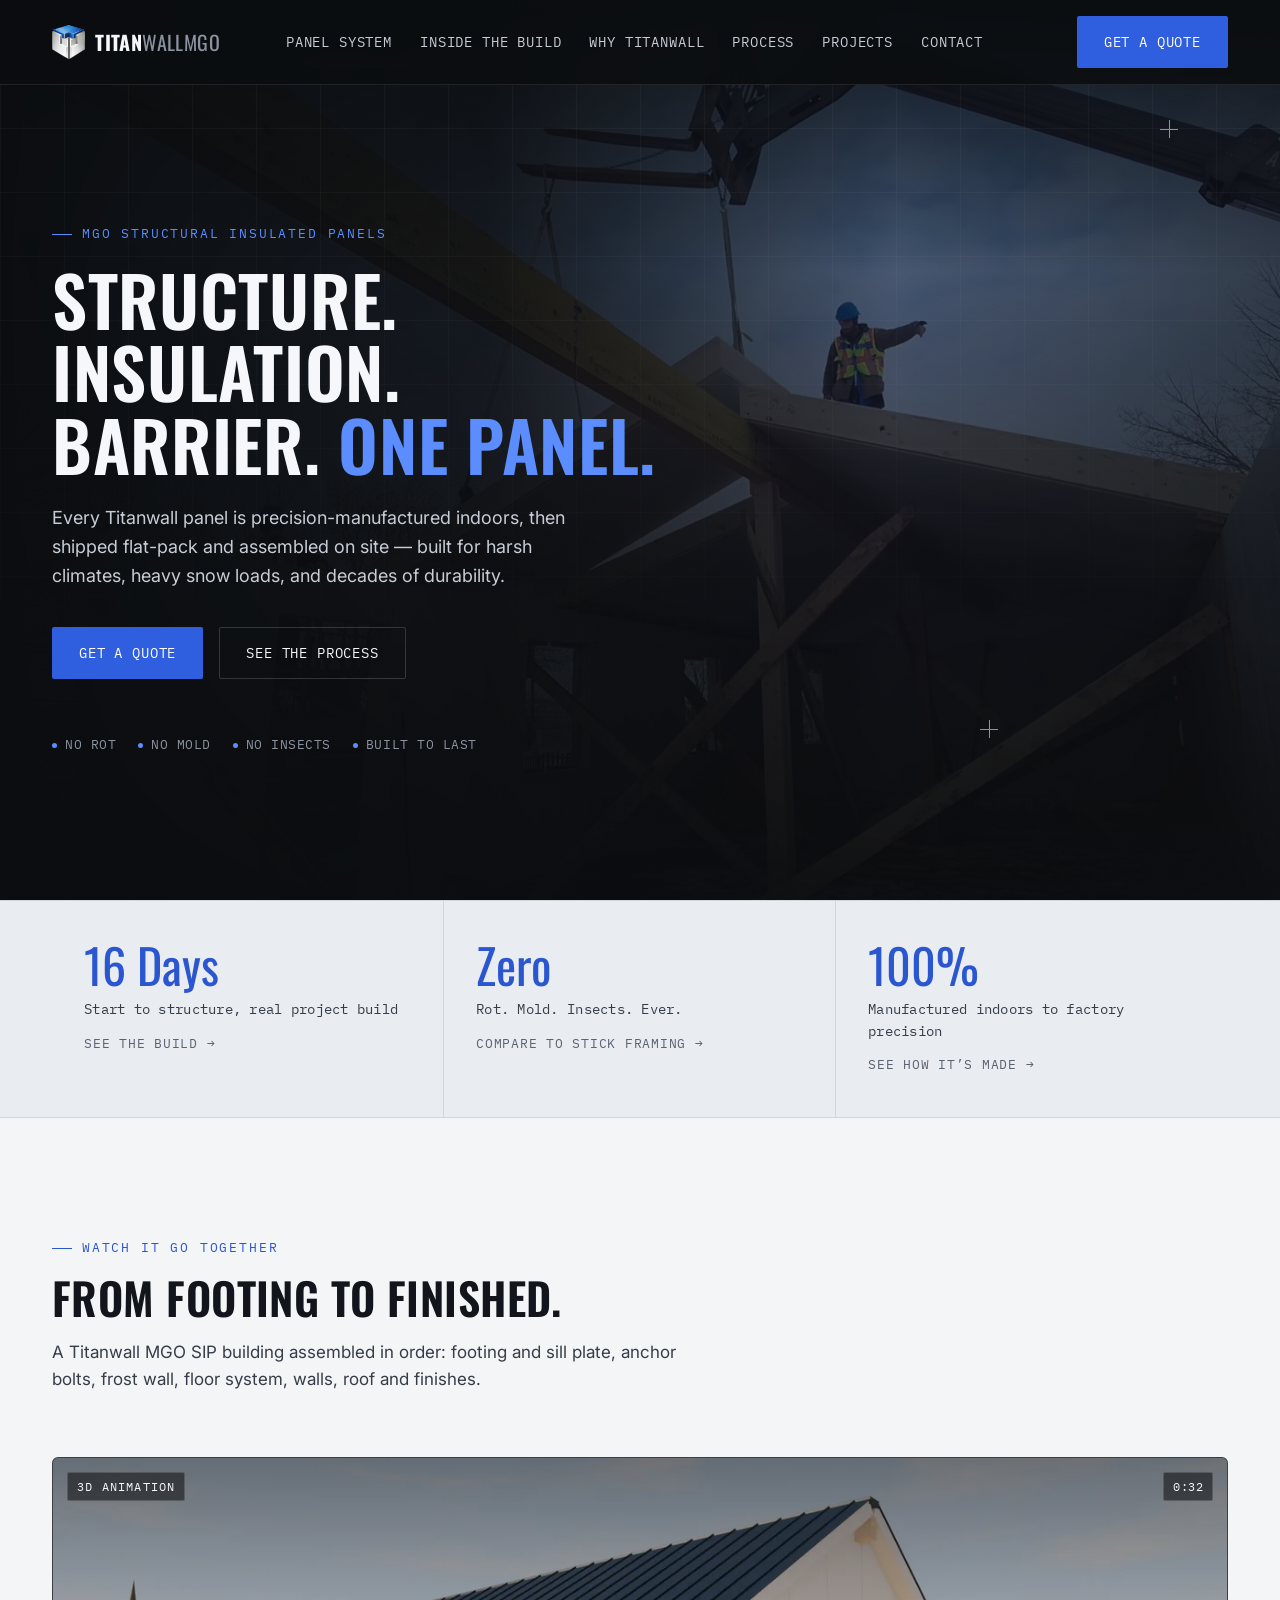
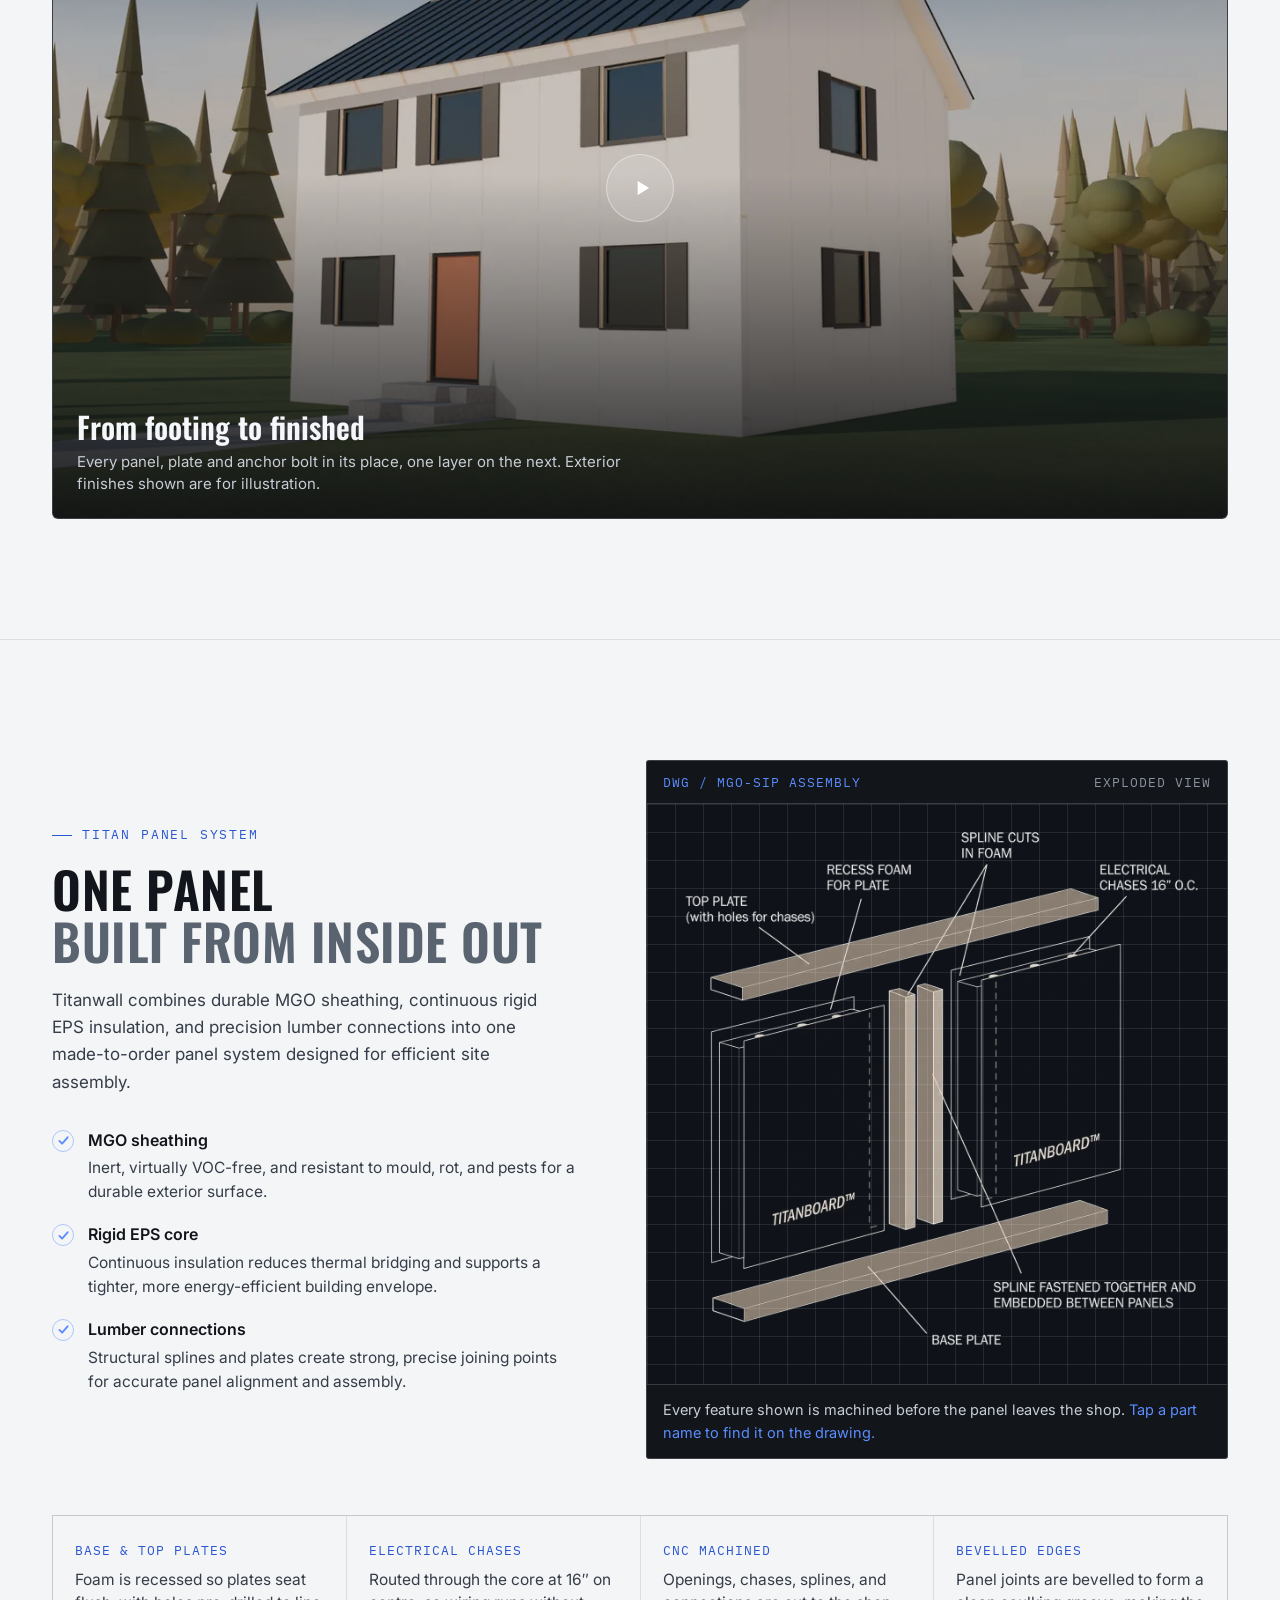
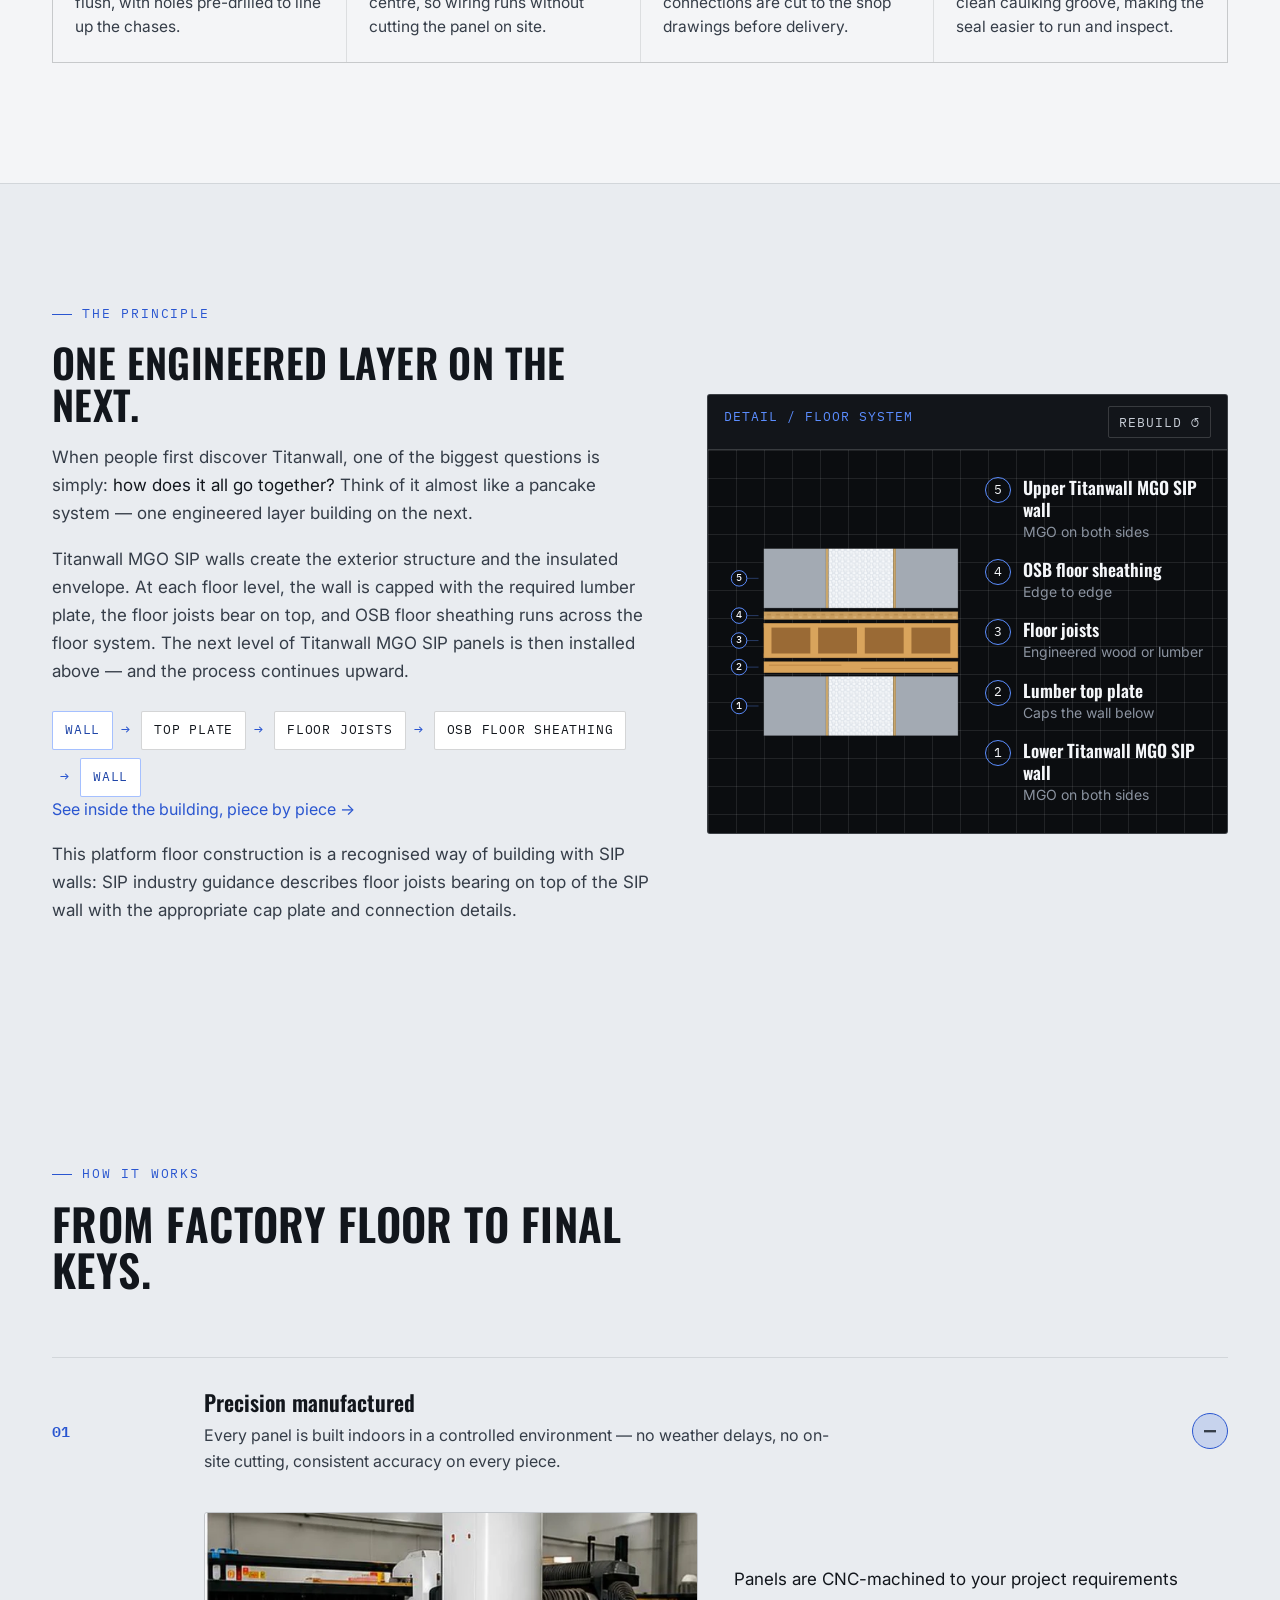
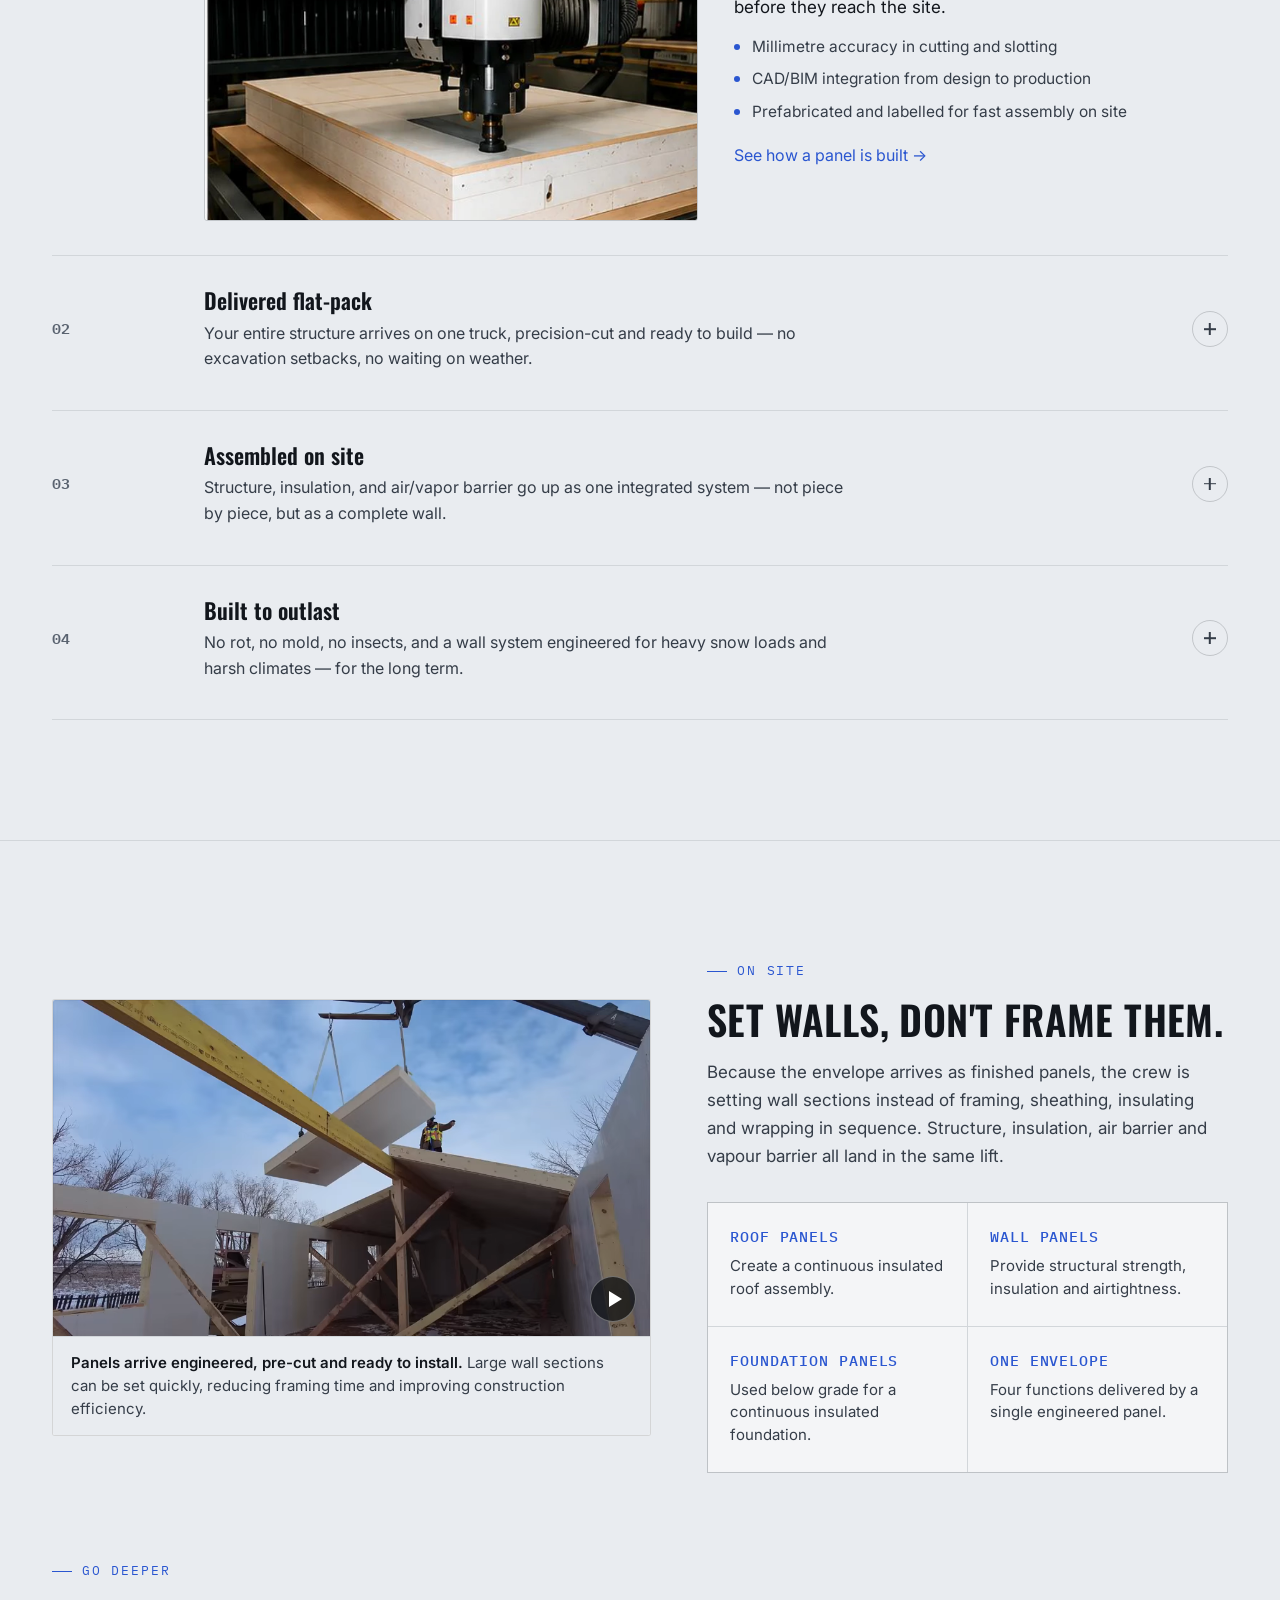
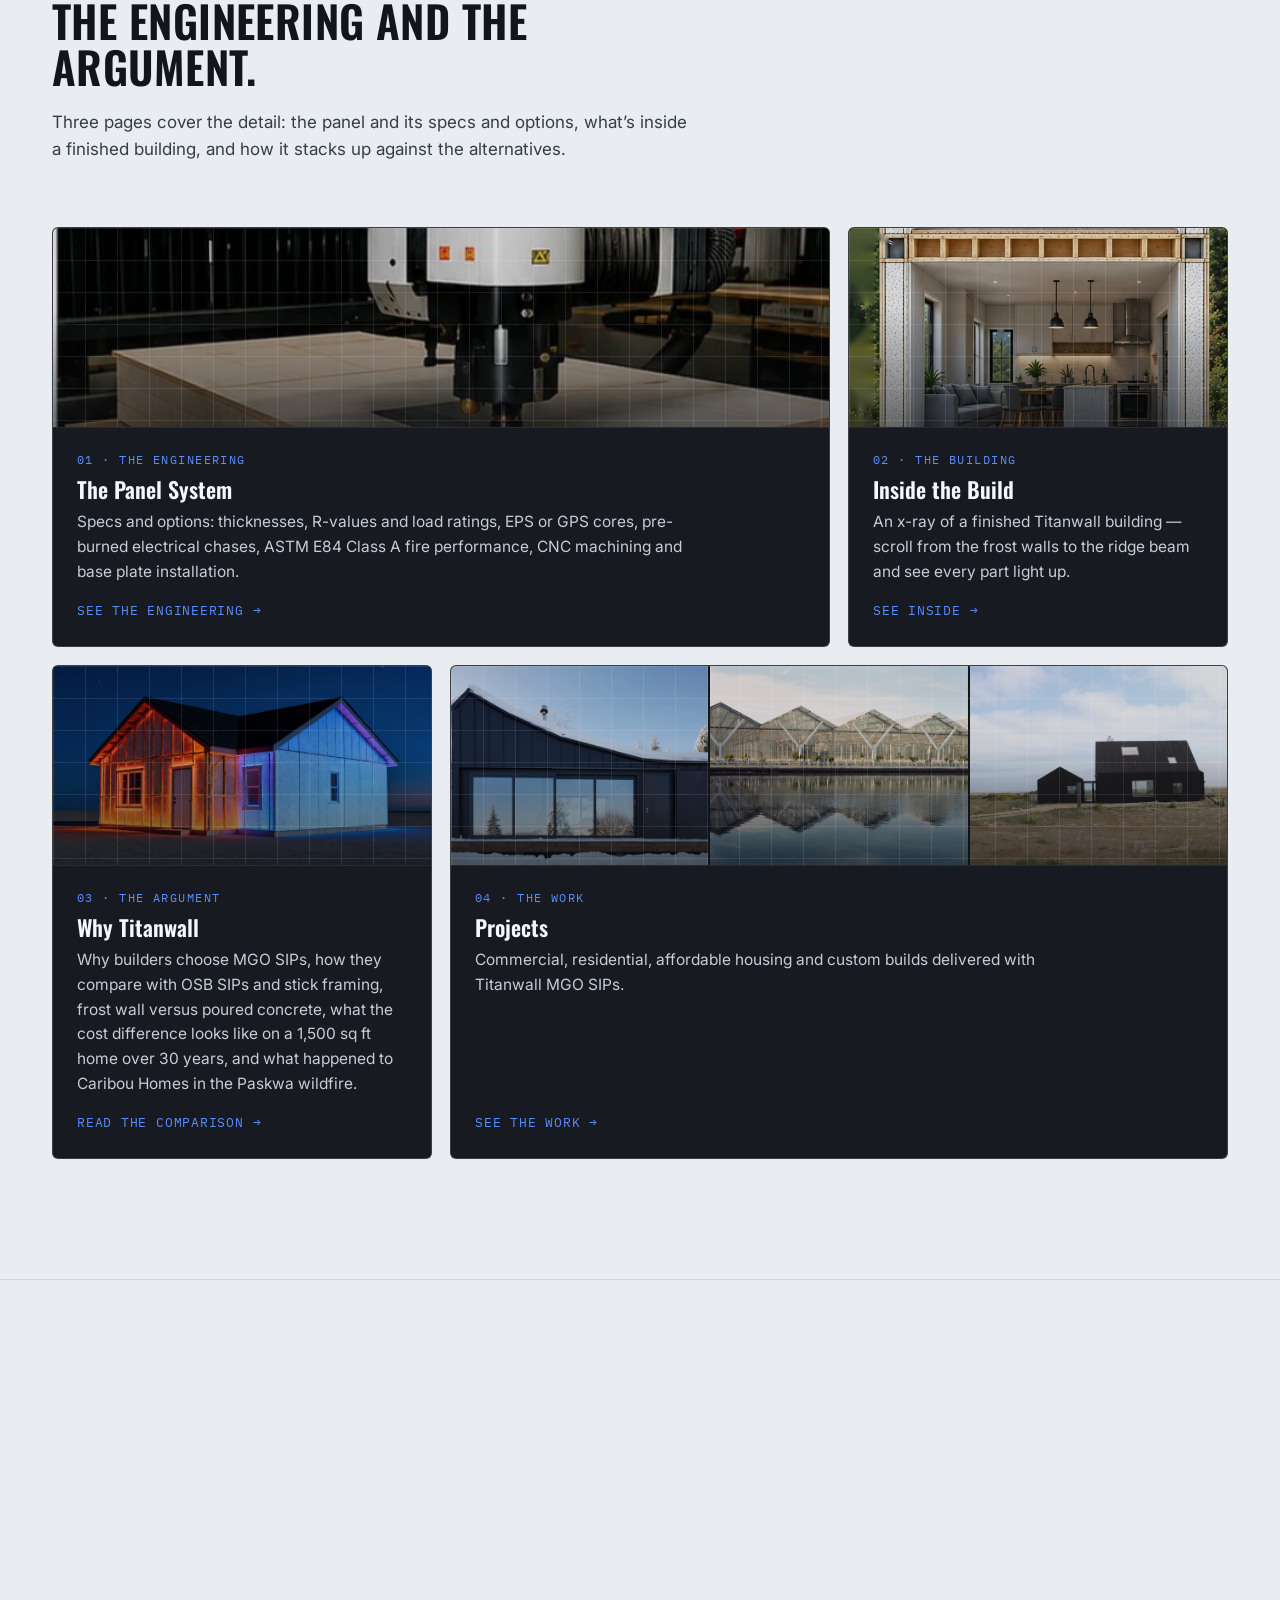
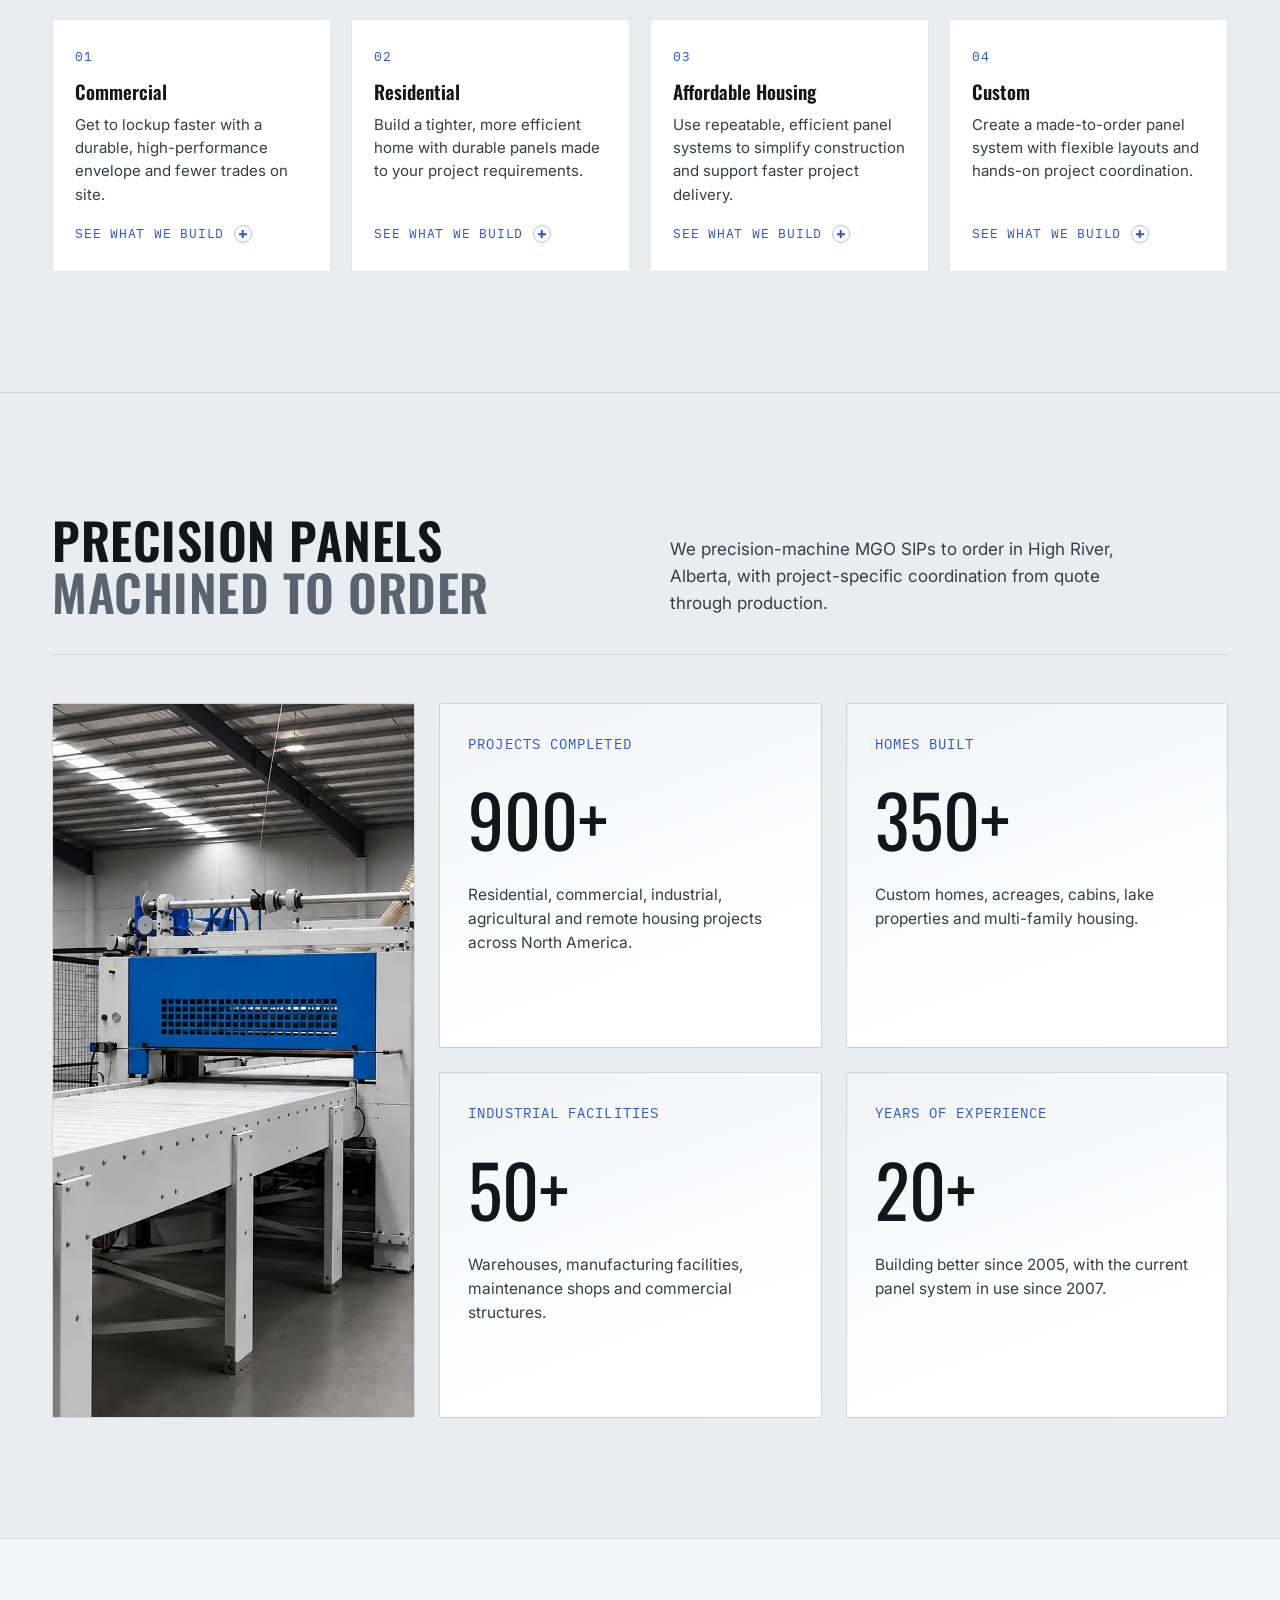
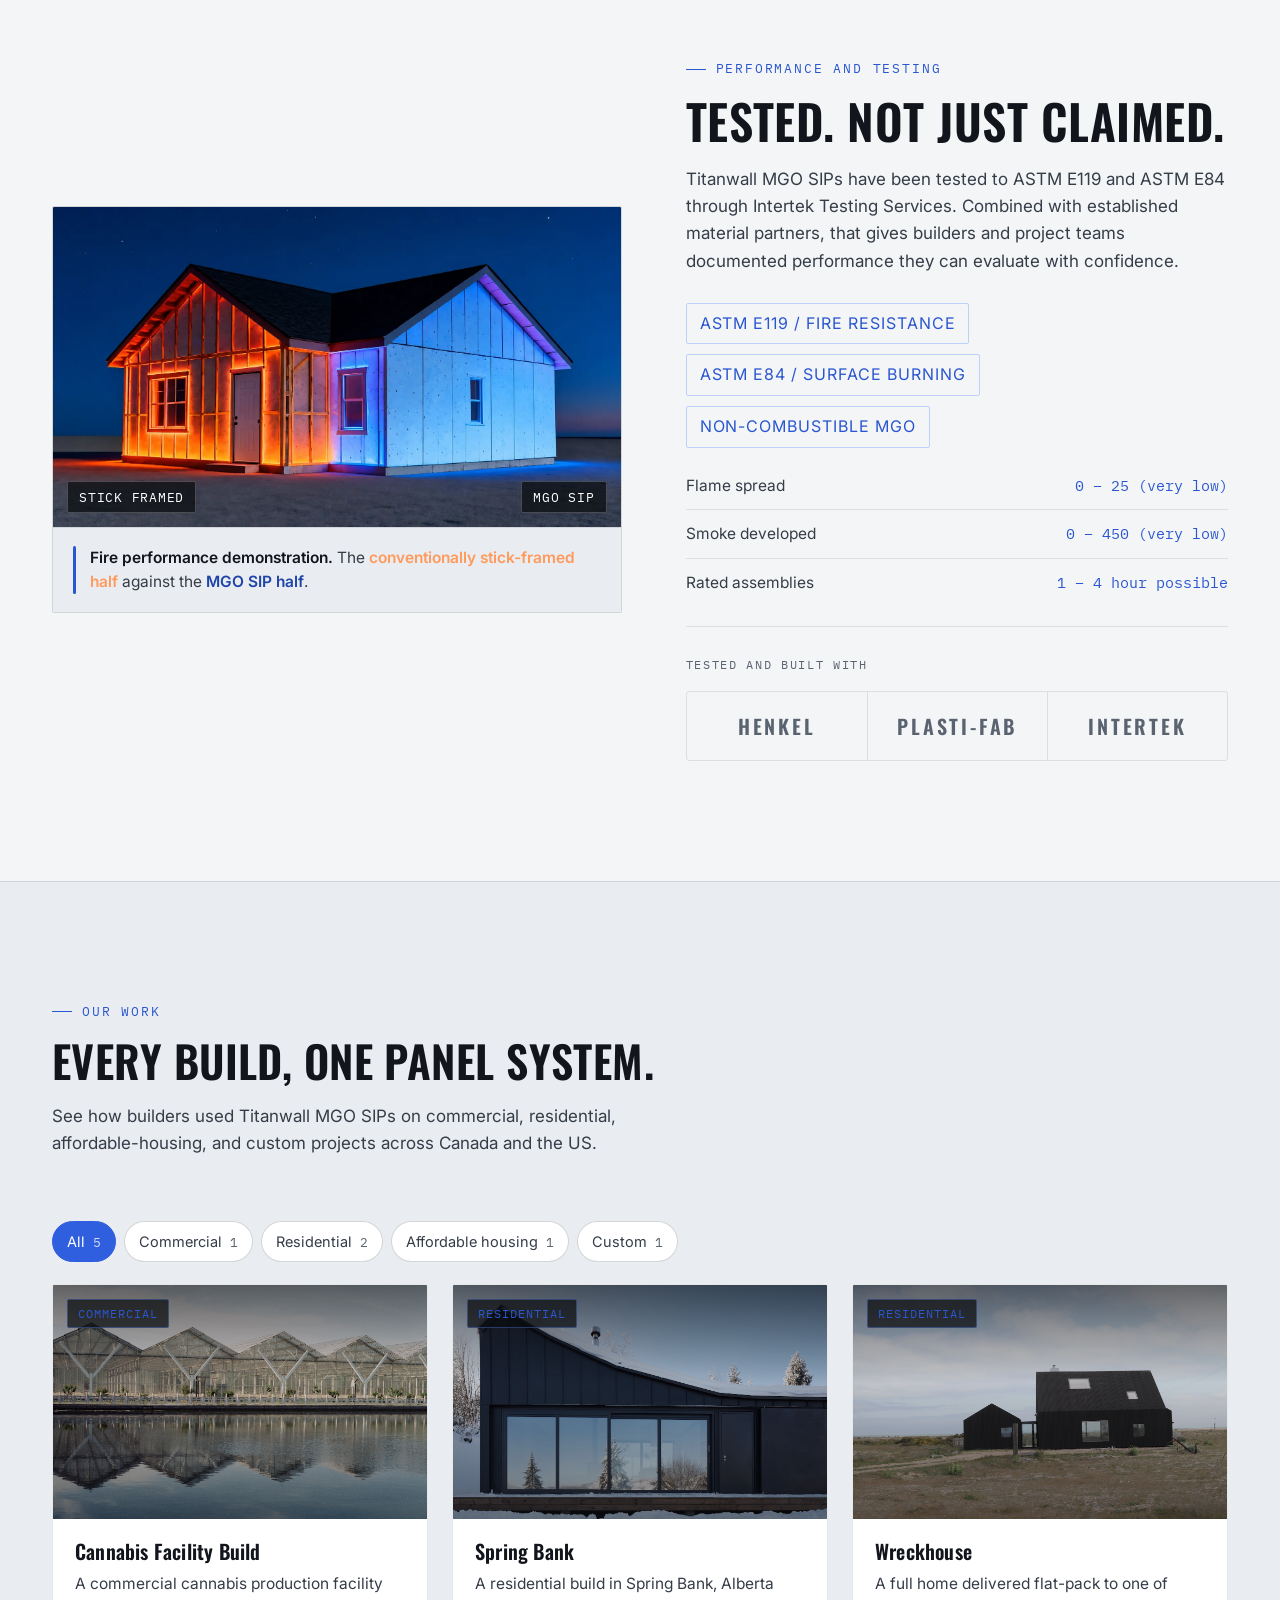
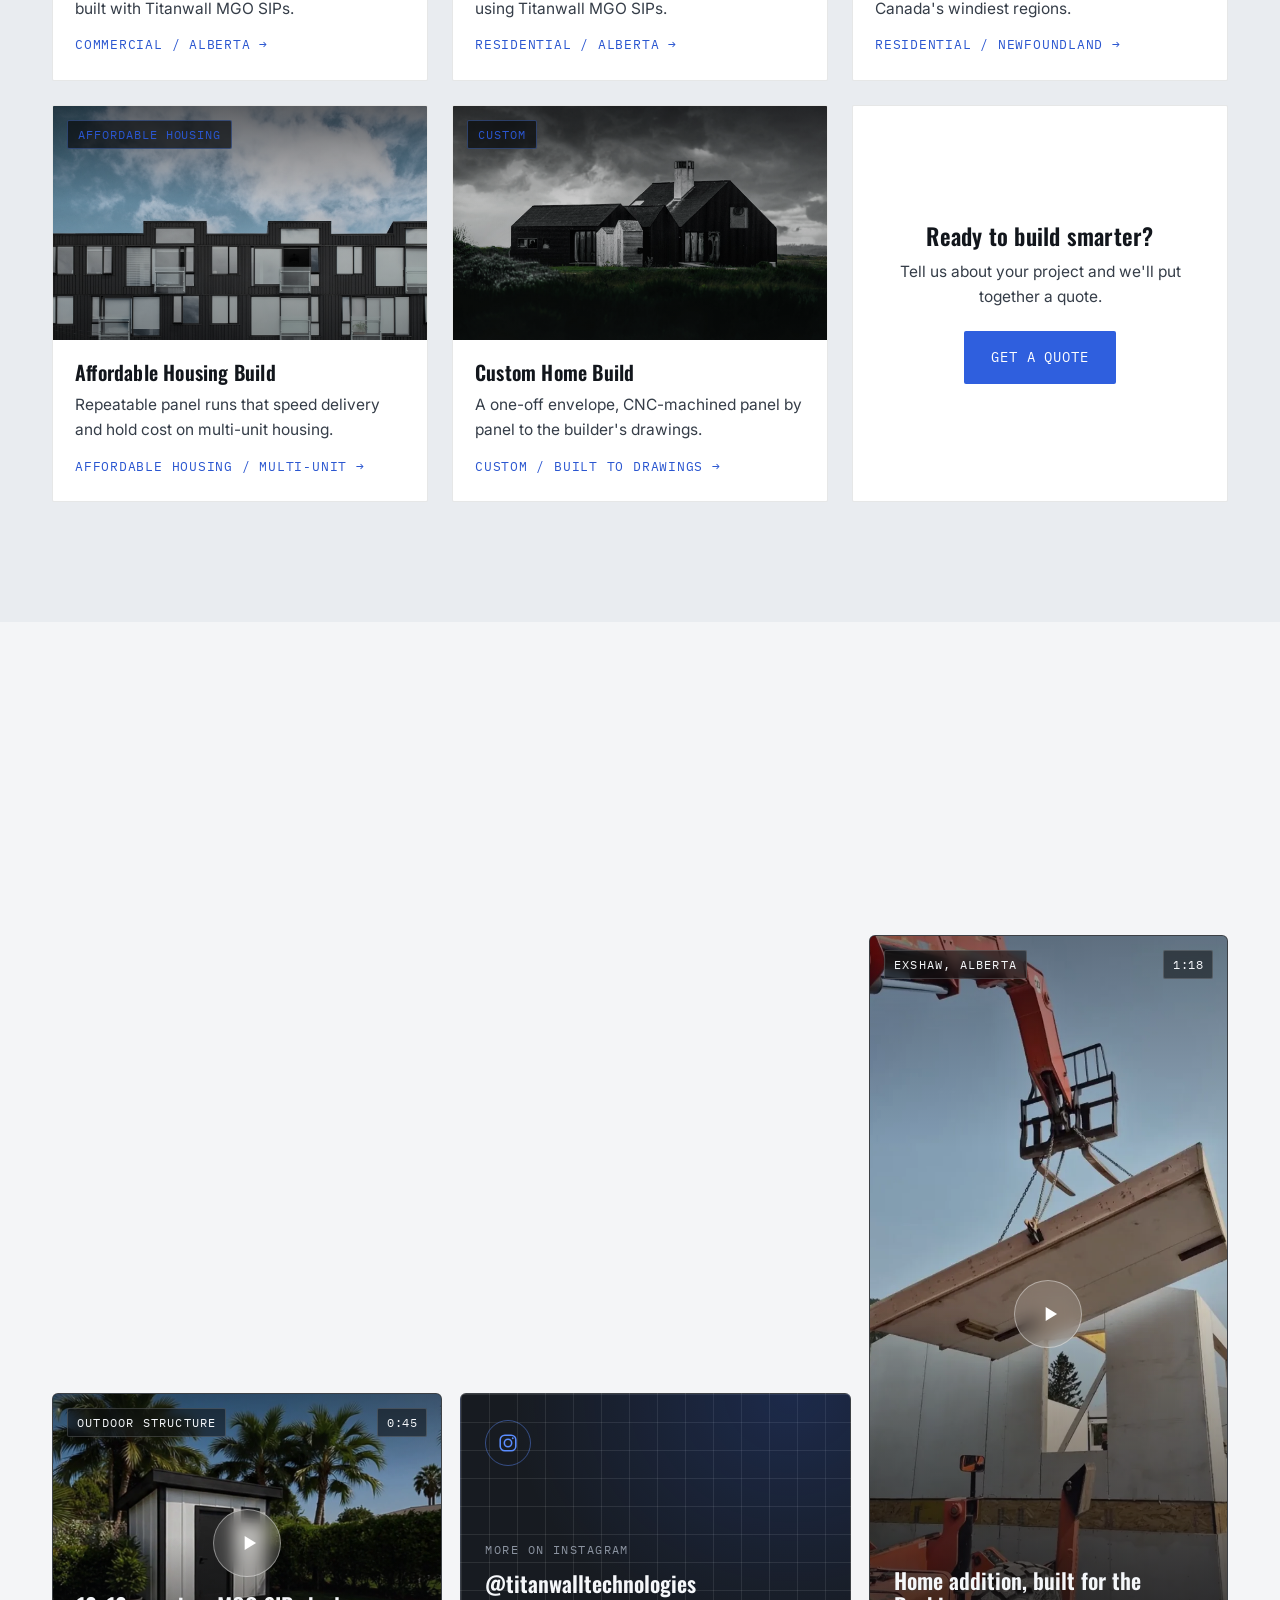
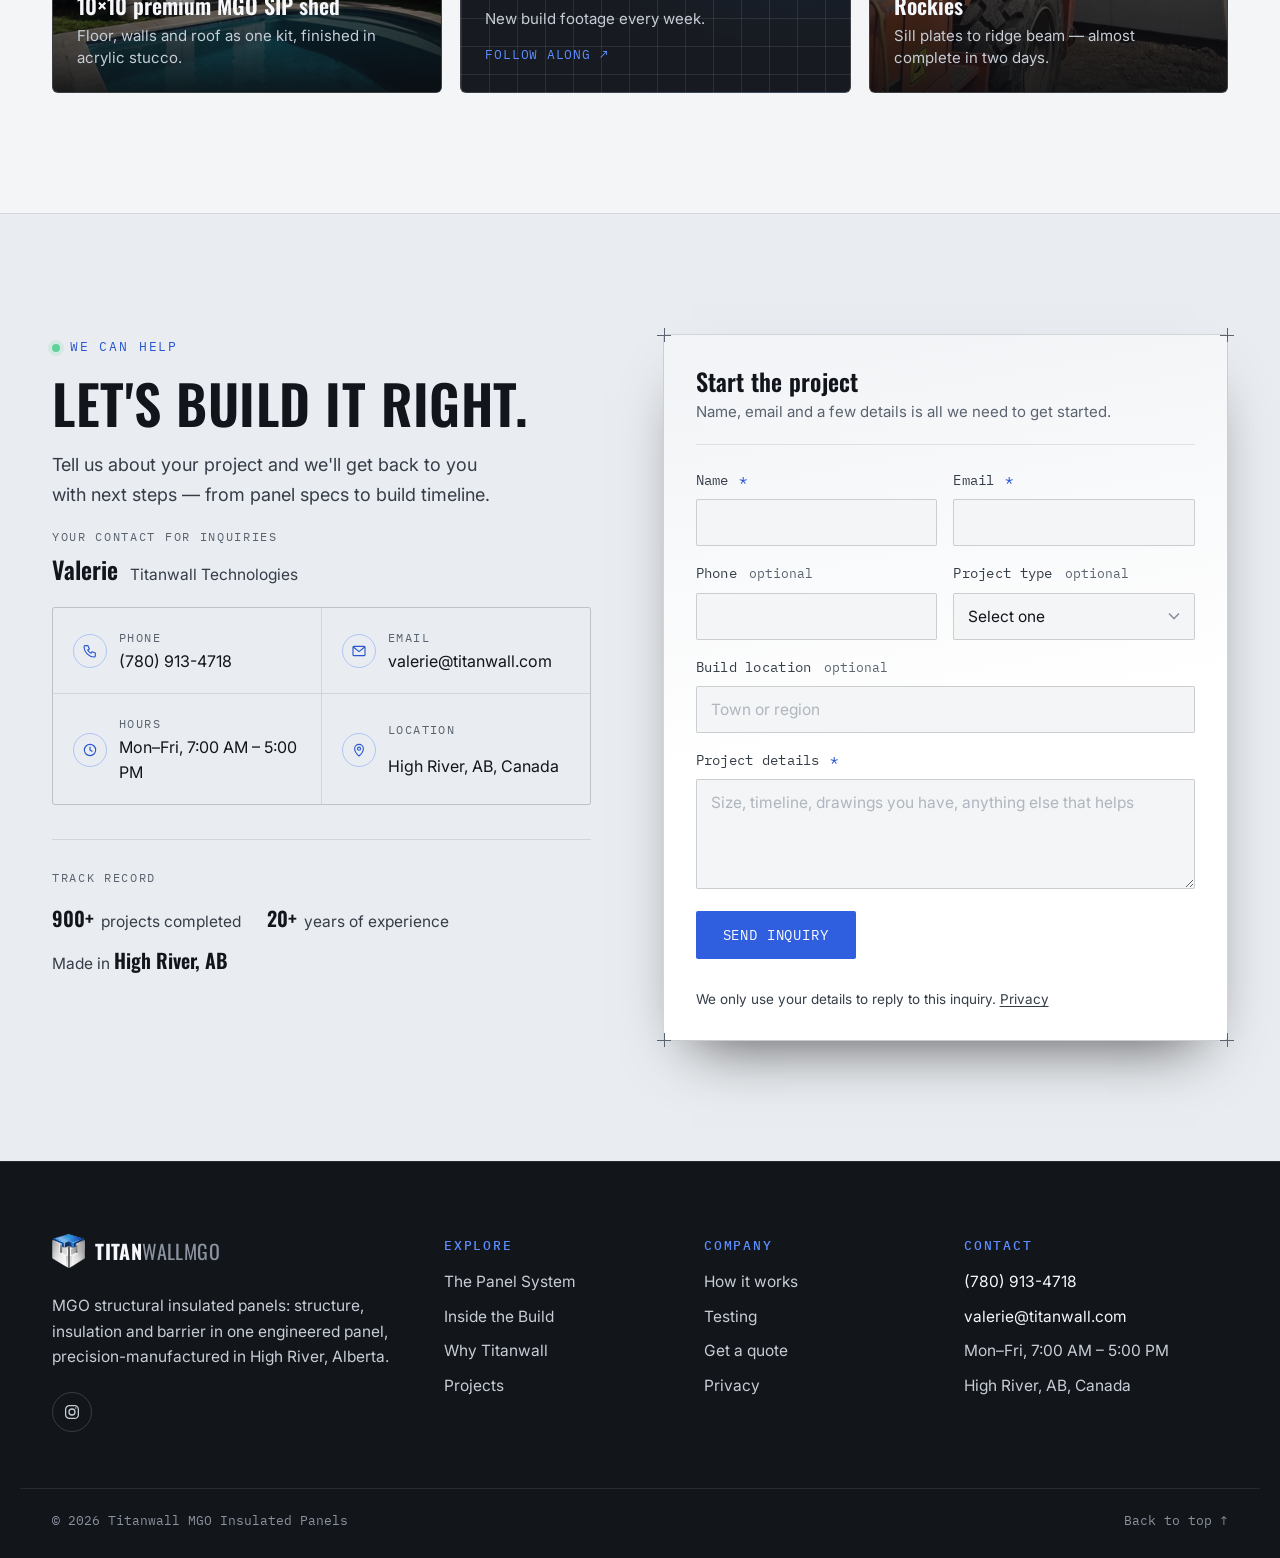
==== commit cbf03b2b: "Solid yellow glue swatch; dark blueprint behind the R-value cutaways Co-Authored-By: Claude Opus 5.5" ====
--- a/index.html
+++ b/index.html
@@ -27,7 +27,7 @@
 <link rel="preconnect" href="https://fonts.googleapis.com">
 <link rel="preconnect" href="https://fonts.gstatic.com" crossorigin>
 <link href="https://fonts.googleapis.com/css2?family=Oswald:wght@400;500;600;700&family=Inter:wght@400;500;600;700&family=IBM+Plex+Mono:wght@400;500&display=swap" rel="stylesheet">
-<link rel="stylesheet" href="css/site.css?v=7da05ebb4c">
+<link rel="stylesheet" href="css/site.css?v=16a434749f">
 <!-- ld:start (maintained by tools/seo.js) -->
 <script type="application/ld+json">
 {
--- a/css/site.css
+++ b/css/site.css
@@ -2887,7 +2887,7 @@
   .fl-list span{color:var(--steel-light);font-size:15.5px;line-height:1.5;}
   .sw{width:34px;height:22px;border-radius:2px;margin-top:2px;border:1px solid rgba(0,0,0,.35);}
   .sw-skin{background:linear-gradient(180deg,#f5f7f9,#c3c9d0);}
-  .sw-glue{background:repeating-linear-gradient(90deg,#f4c21b 0 4px,transparent 4px 8px),#2a2f37;}
+  .sw-glue{background:repeating-linear-gradient(90deg,#f4c21b 0 4px,#ffe27a 4px 8px);border-color:#d9a90f;}
   .sw-core{background:radial-gradient(circle at 30% 35%,#fff 0 2.5px,transparent 3px) 0 0/8px 8px,#d6dbe1;}
   .fl-fig{border:1px solid var(--line-strong);border-radius:3px;overflow:hidden;background:var(--panel);margin:0;}
   .fl-bar{display:flex;justify-content:space-between;gap:16px;padding:11px 16px;border-bottom:1px solid var(--line-strong);background:var(--bg-alt);font-family:var(--font-mono);font-size:12.5px;letter-spacing:.08em;text-transform:uppercase;color:var(--steel);}
@@ -3584,7 +3584,7 @@
 }
 header, footer.site-footer, .hero, .proj-hero, .intro-overlay,
 .film, .film-follow, .film-dialog, .bento-card,
-.fl-fig, .pk-fig, .ch-fig, .mez-fig, .bp-stage, .rchart, .ps-sheet, .xr-stage{
+.fl-fig, .pk-fig, .ch-fig, .mez-fig, .bp-stage, .rchart, .ps-sheet, .xr-stage, .rv-cards{
   --bg:#0b0d10; --bg-alt:#12151a; --panel:#171b21; --panel-2:#1d222a;
   --steel:#8b93a0; --steel-light:#c7cdd6;
   --cobalt-light:#5b8dff; --cobalt-pale:#9fc0ff;
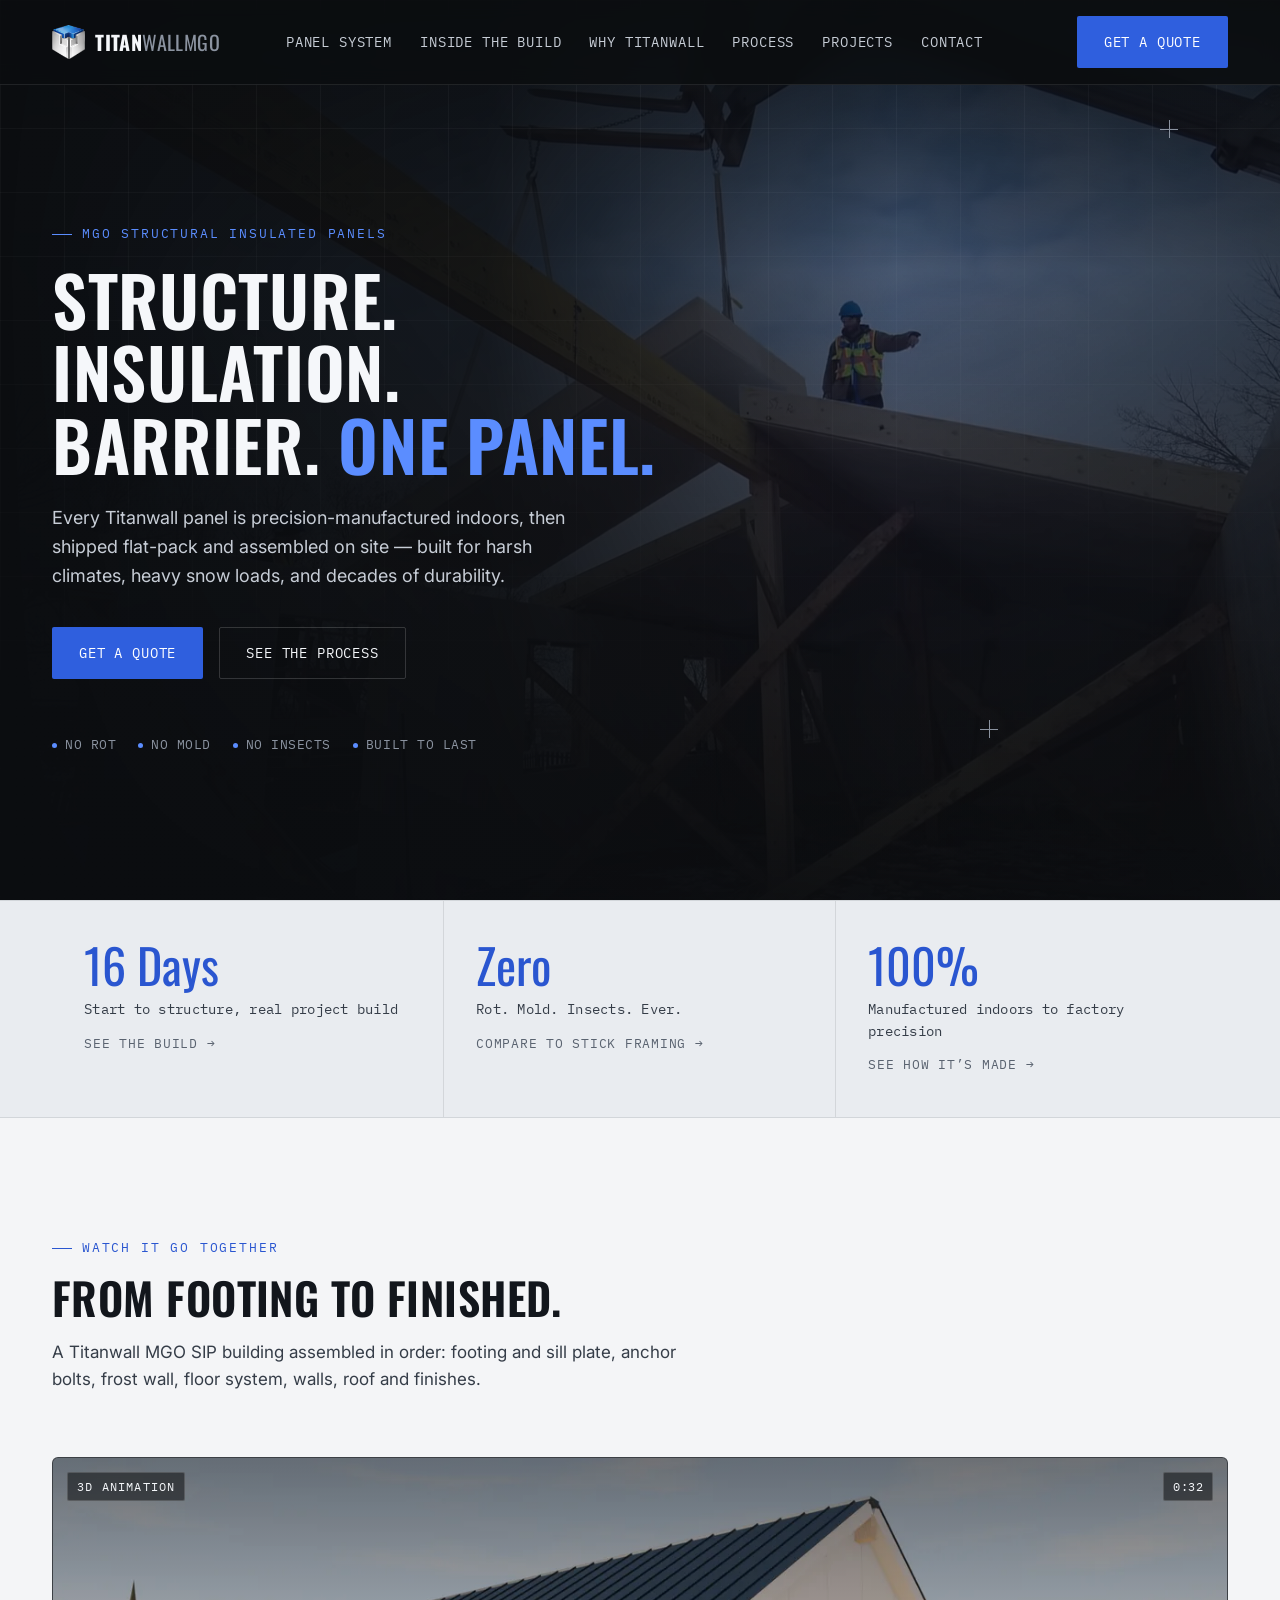
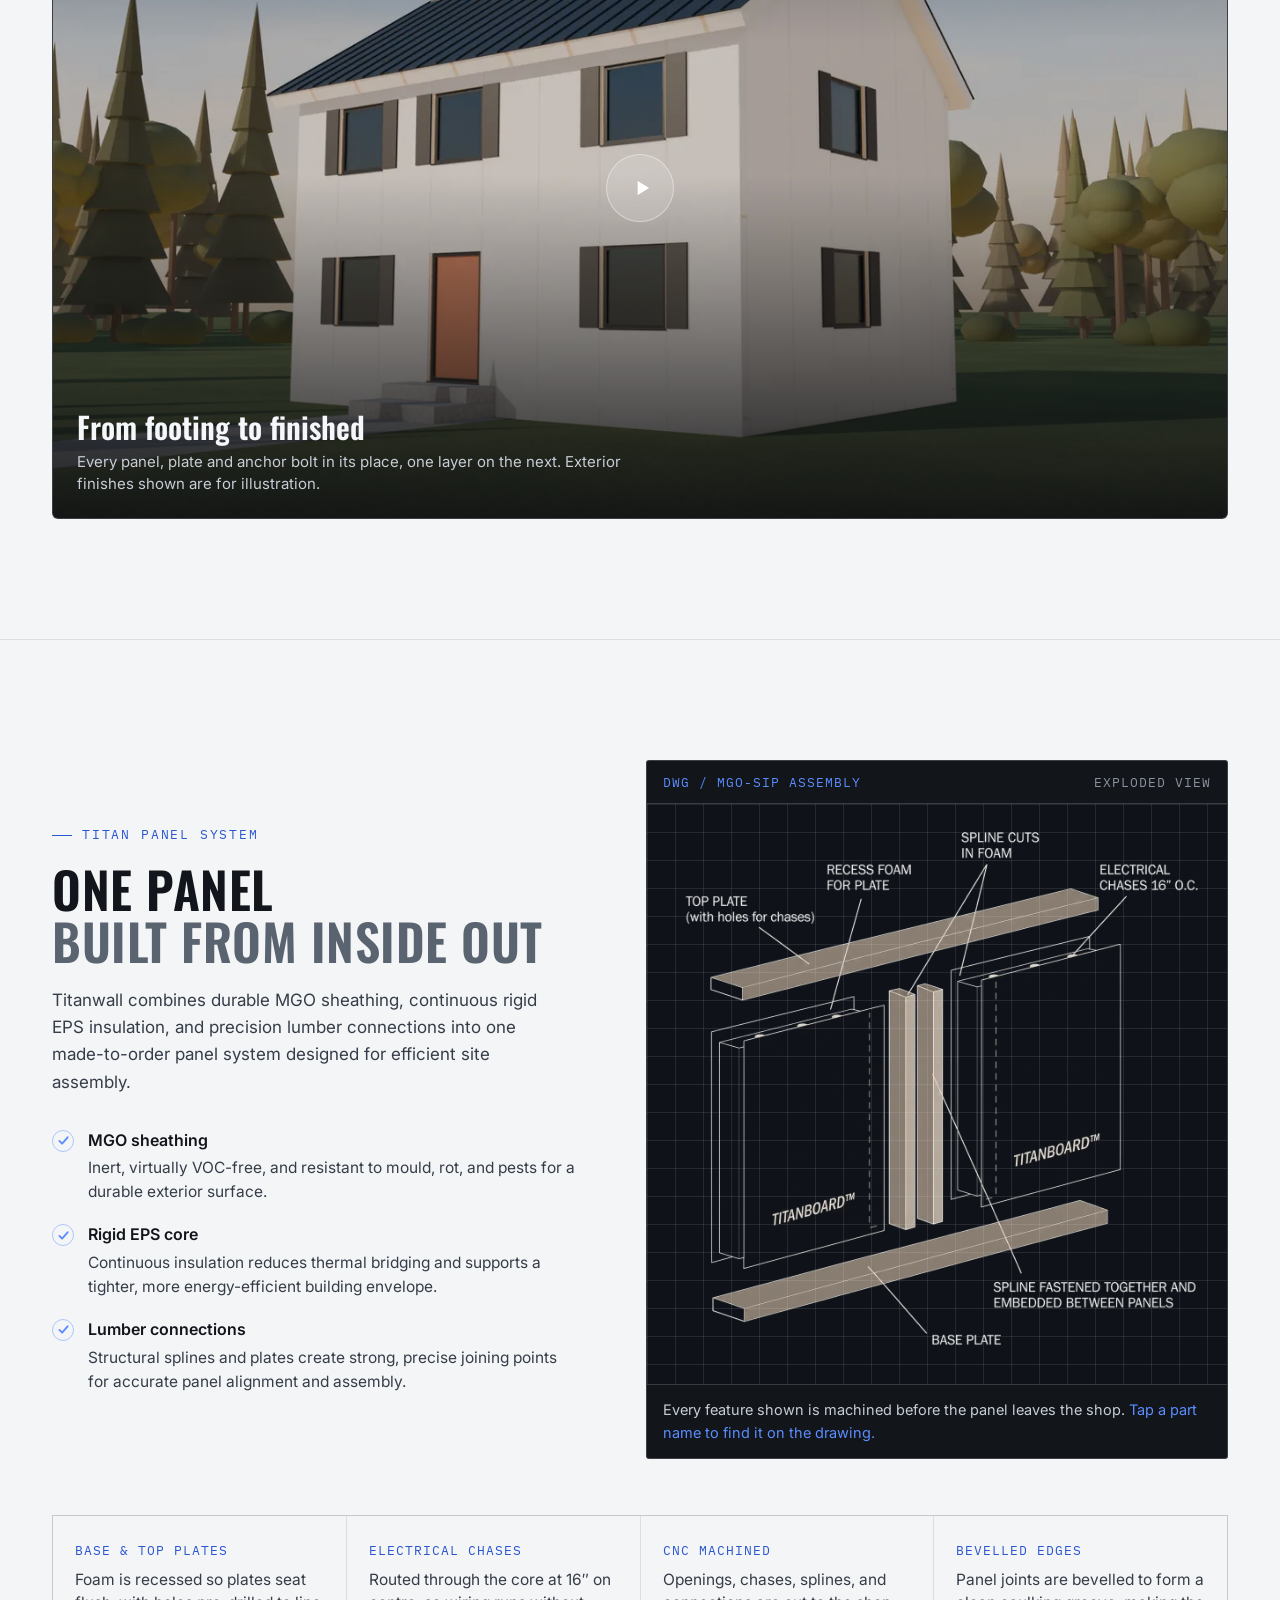
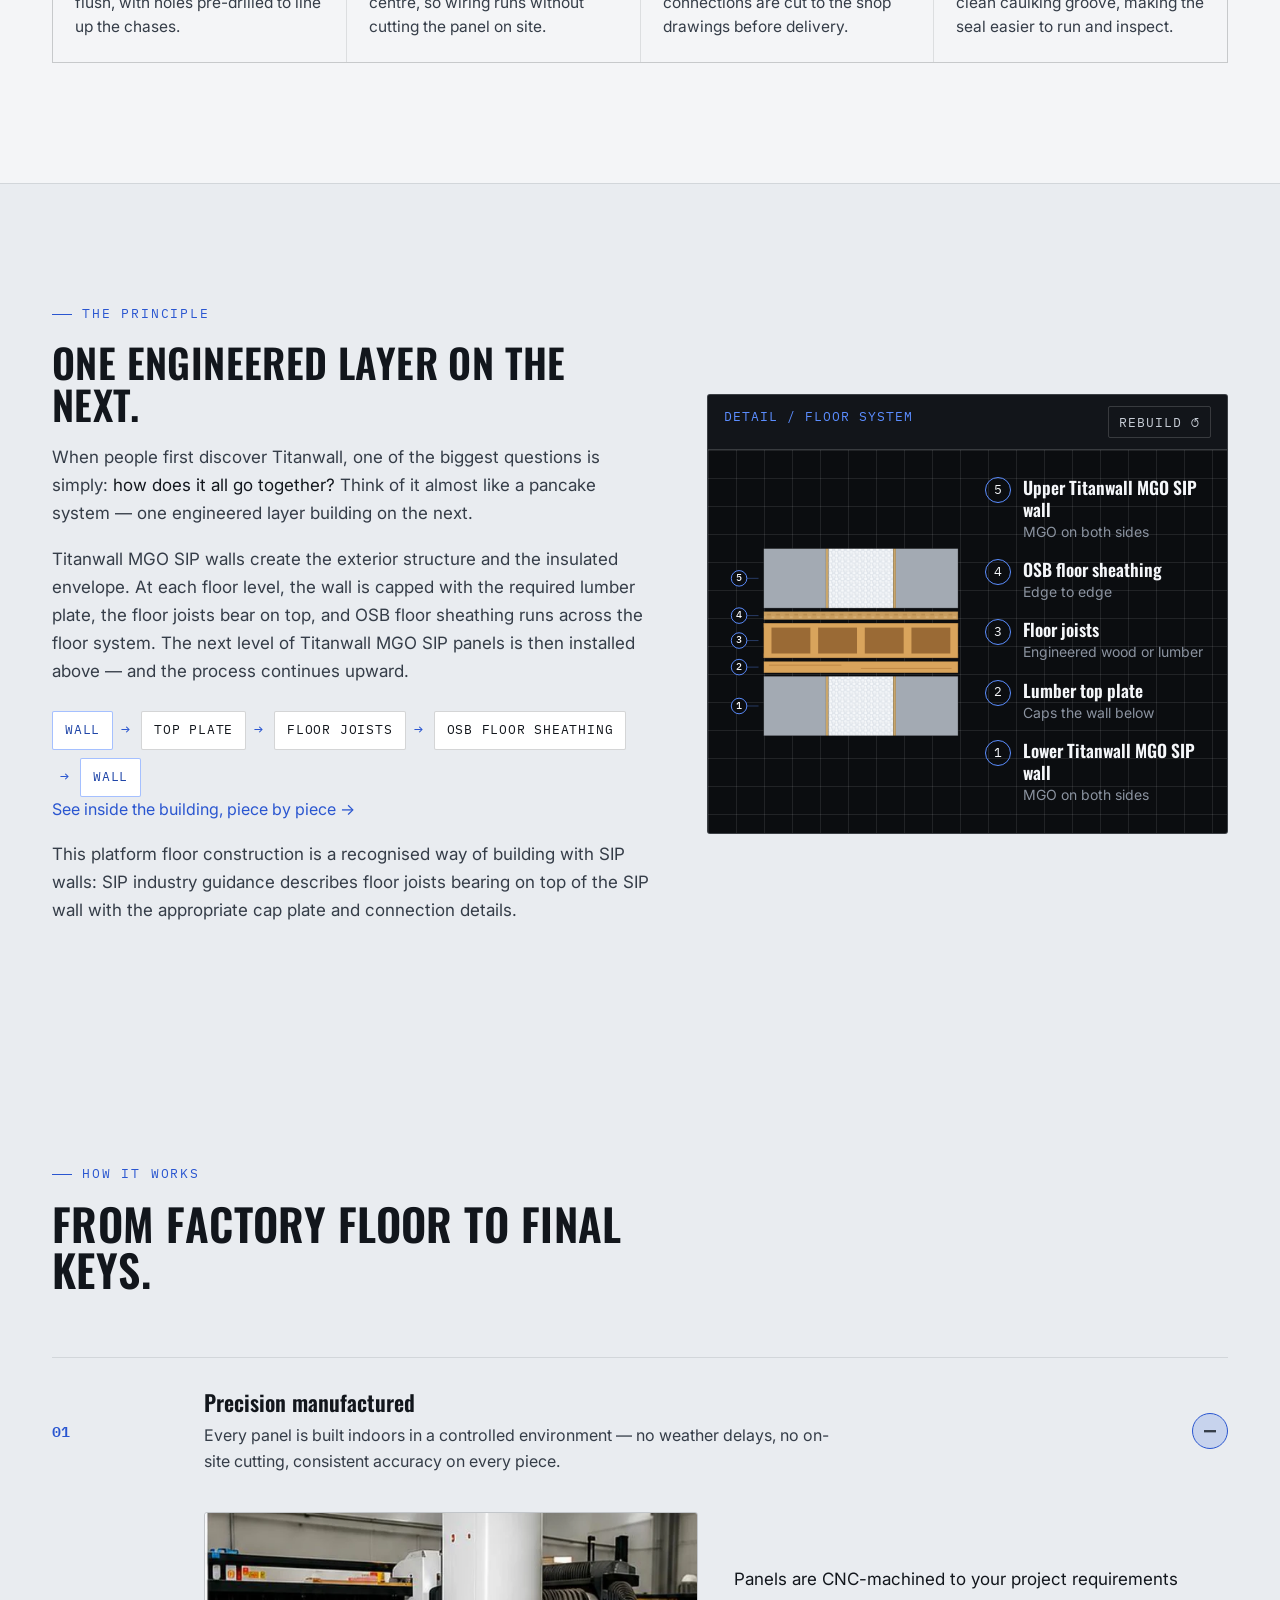
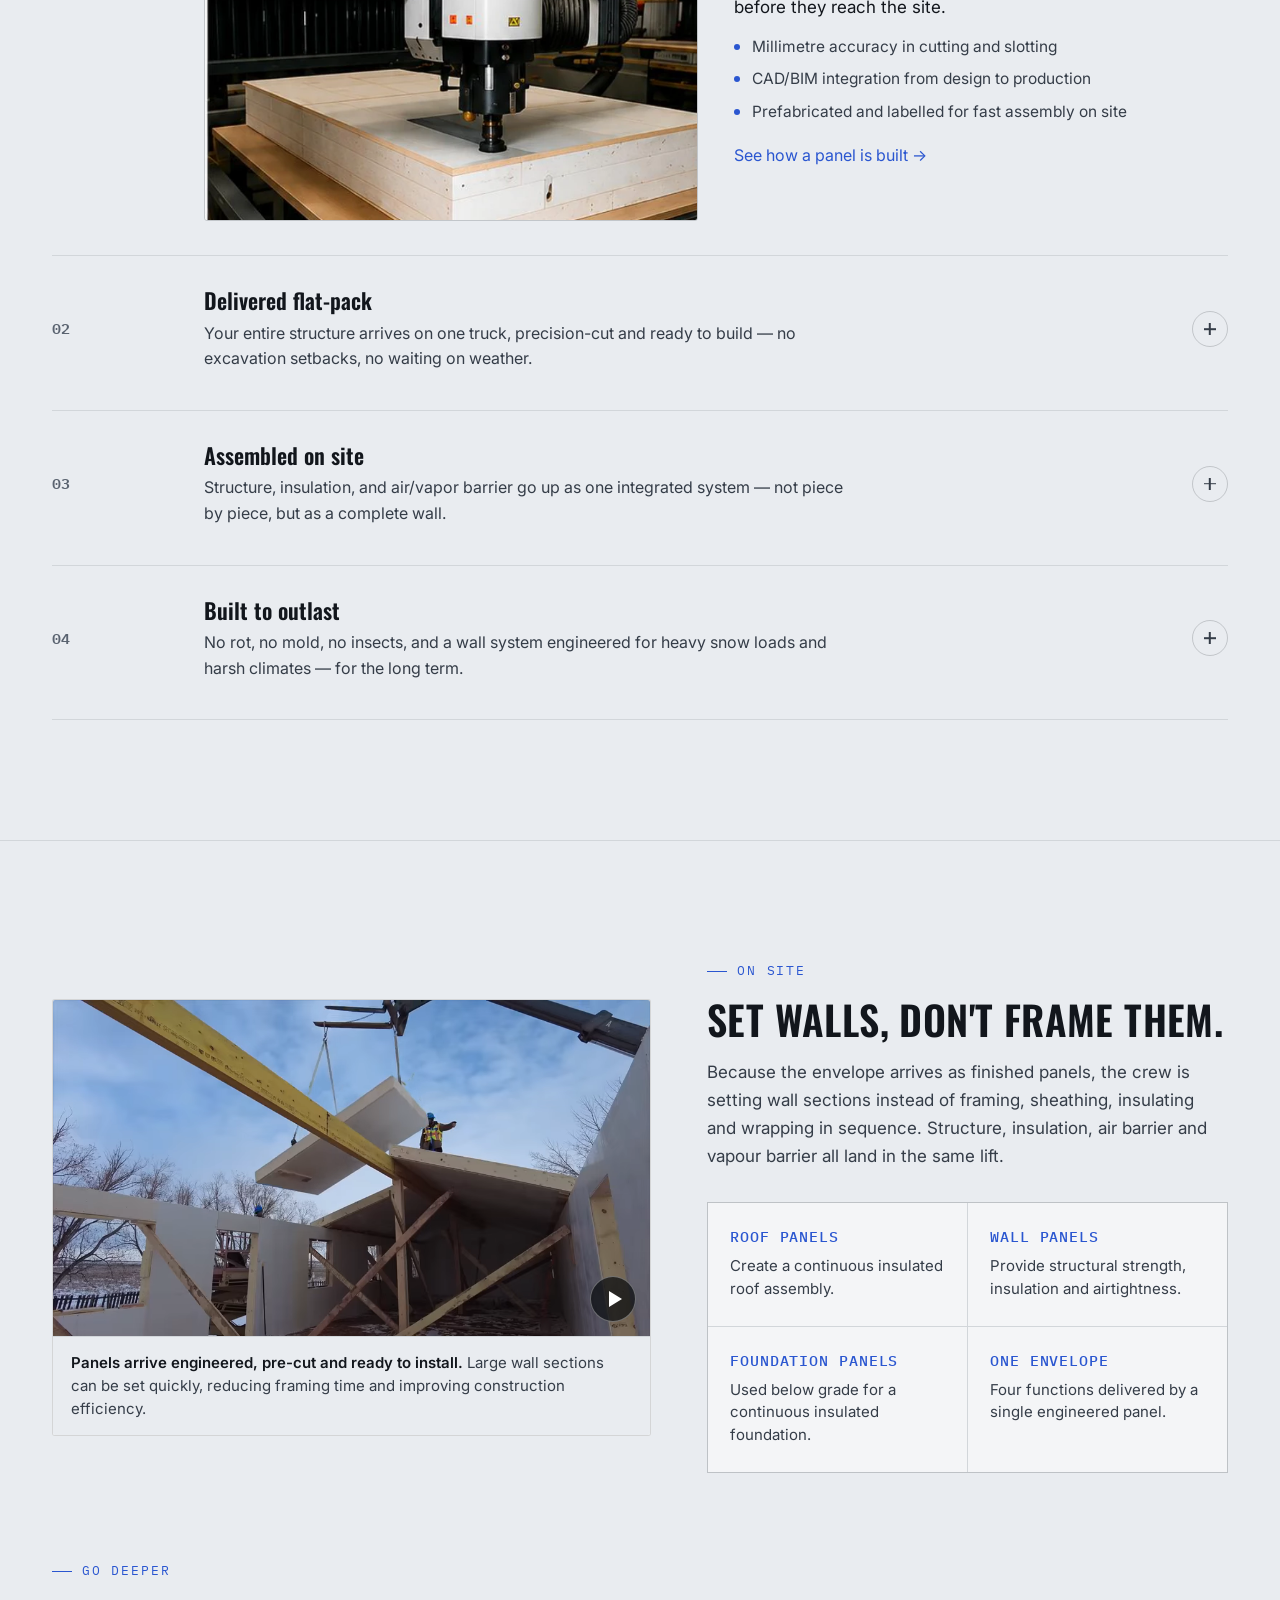
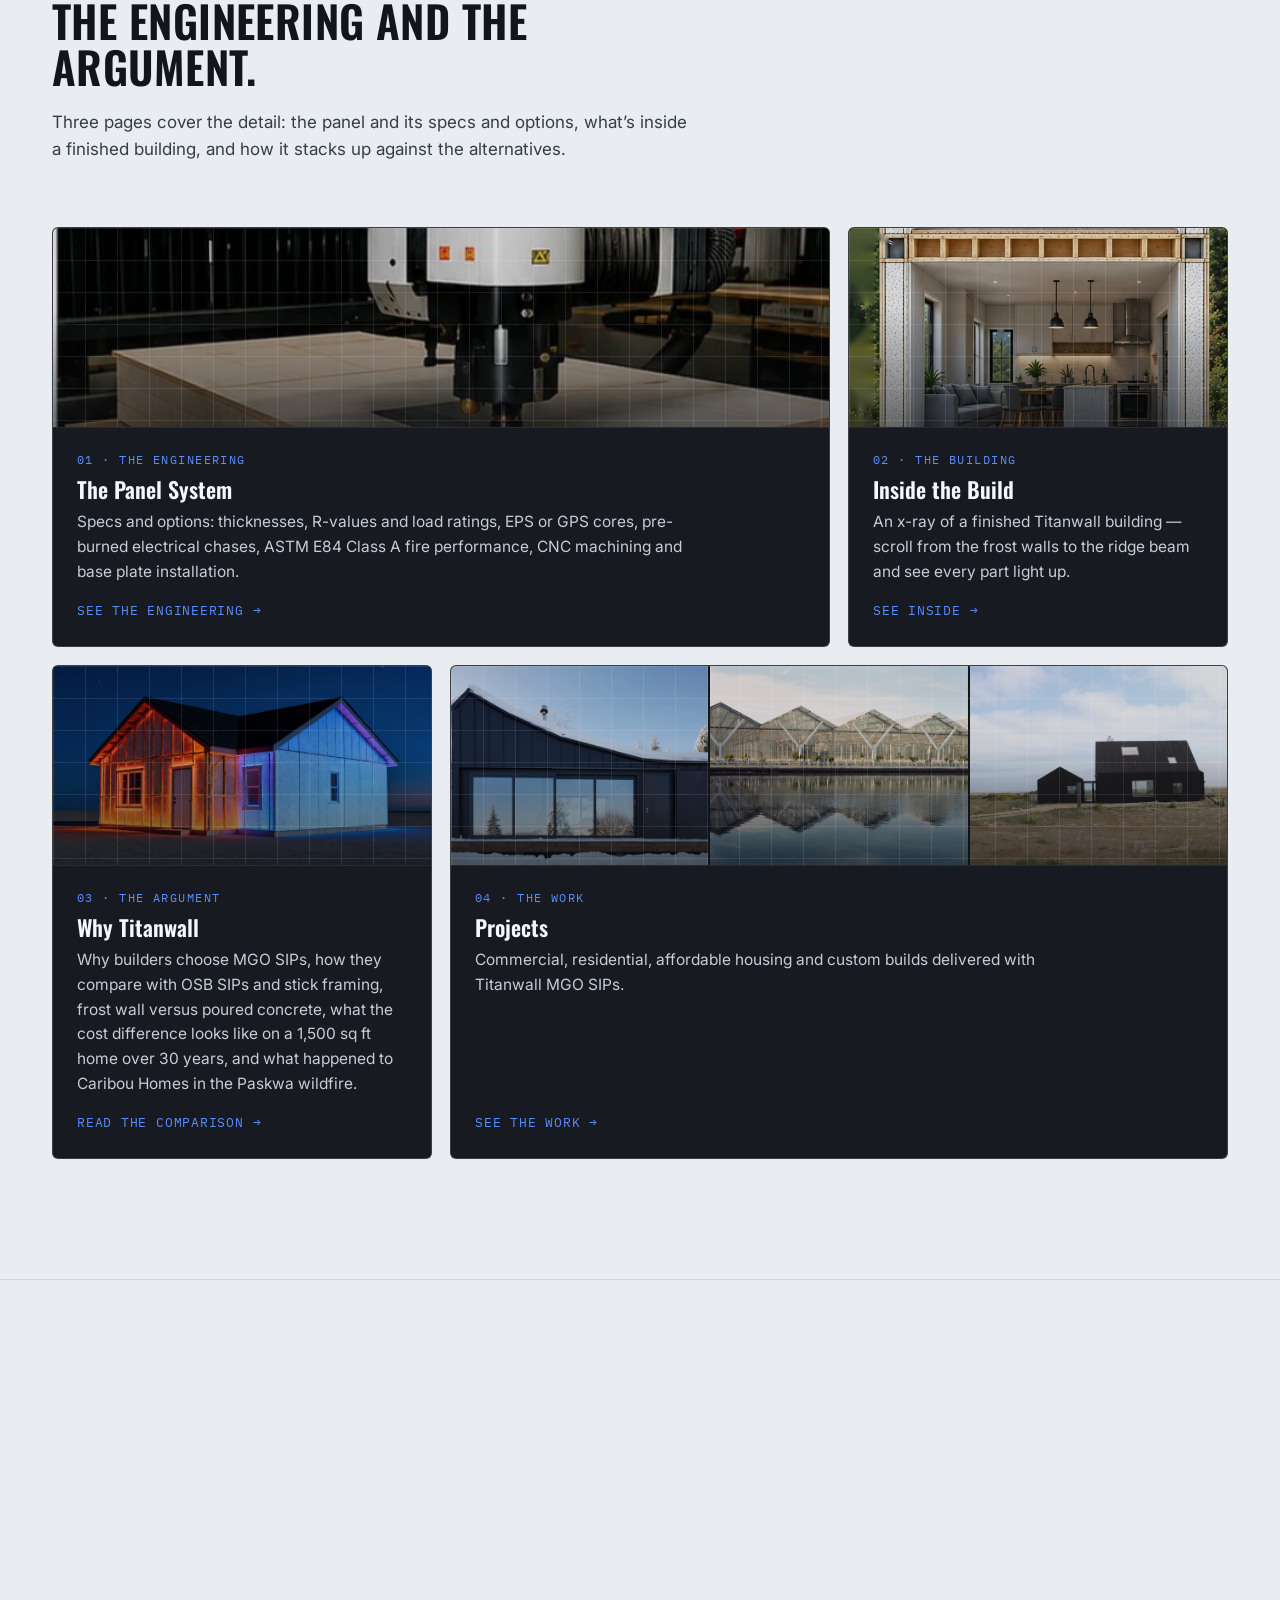
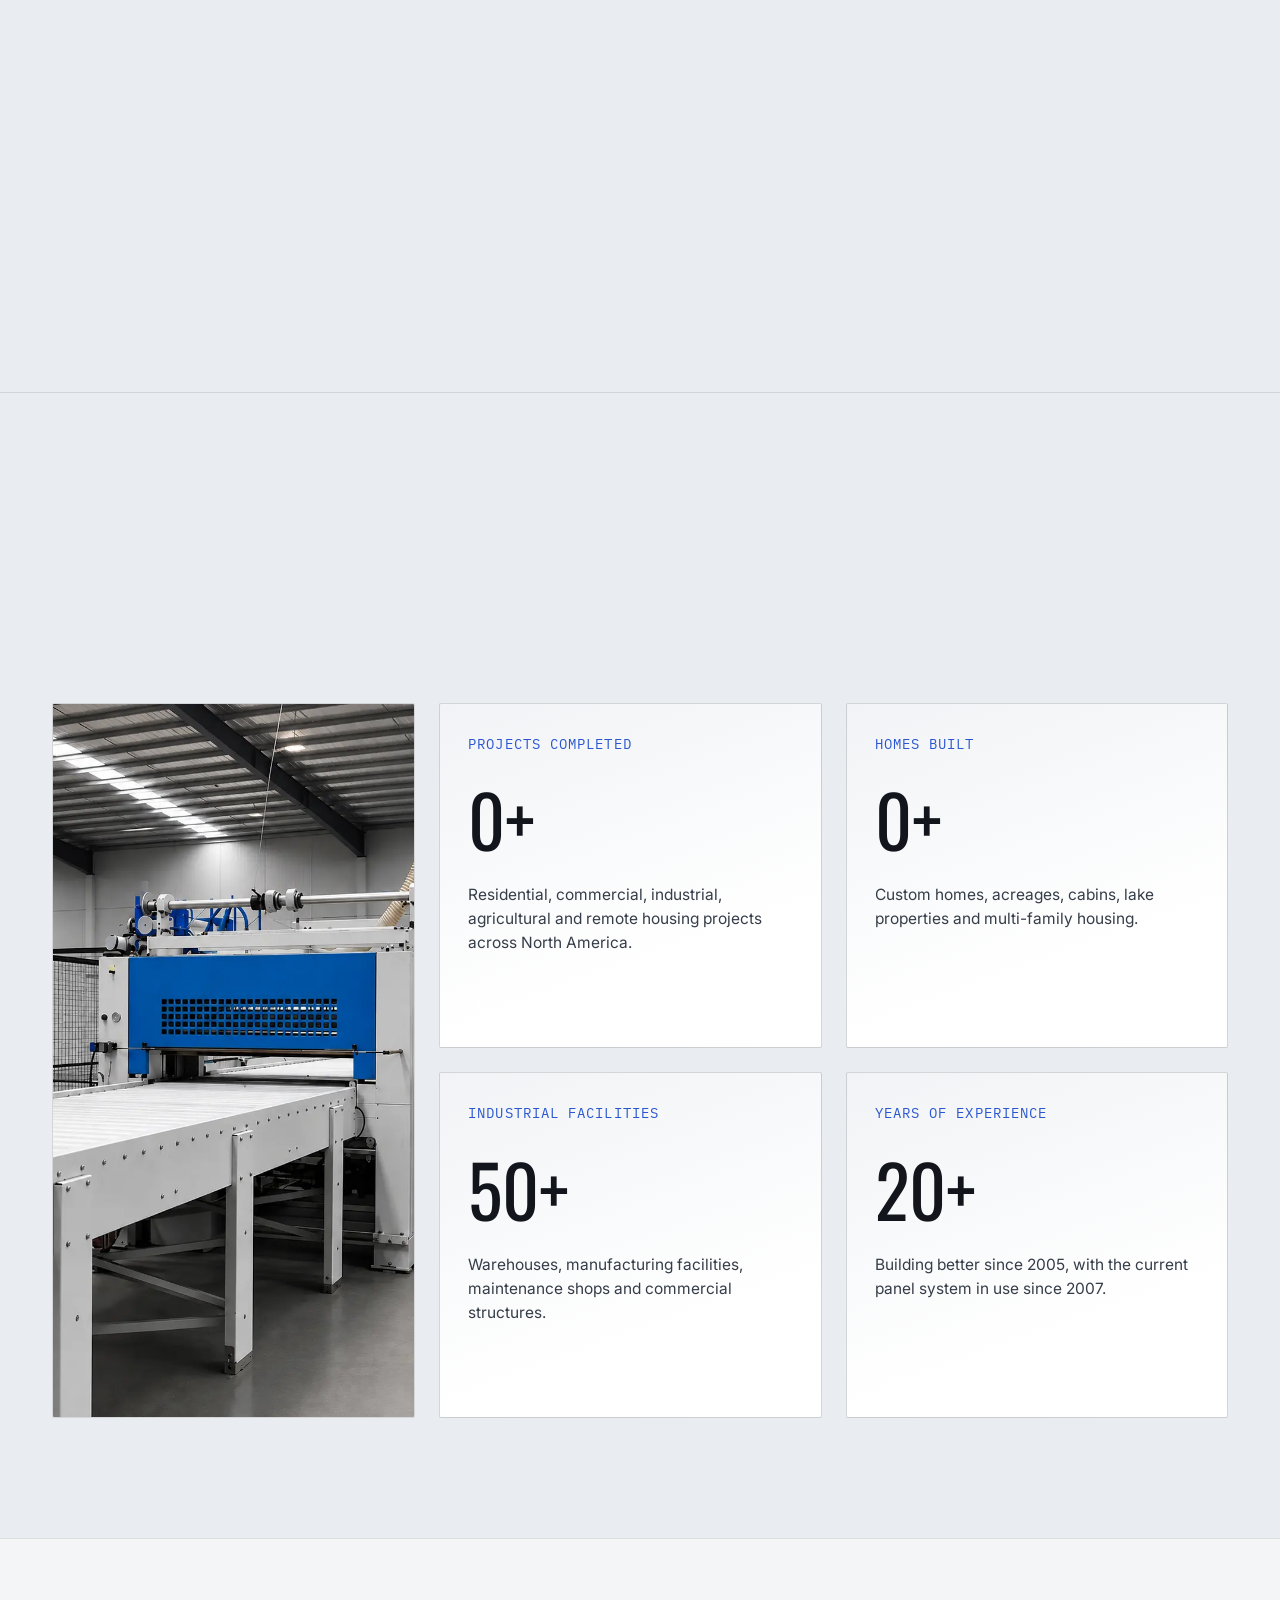
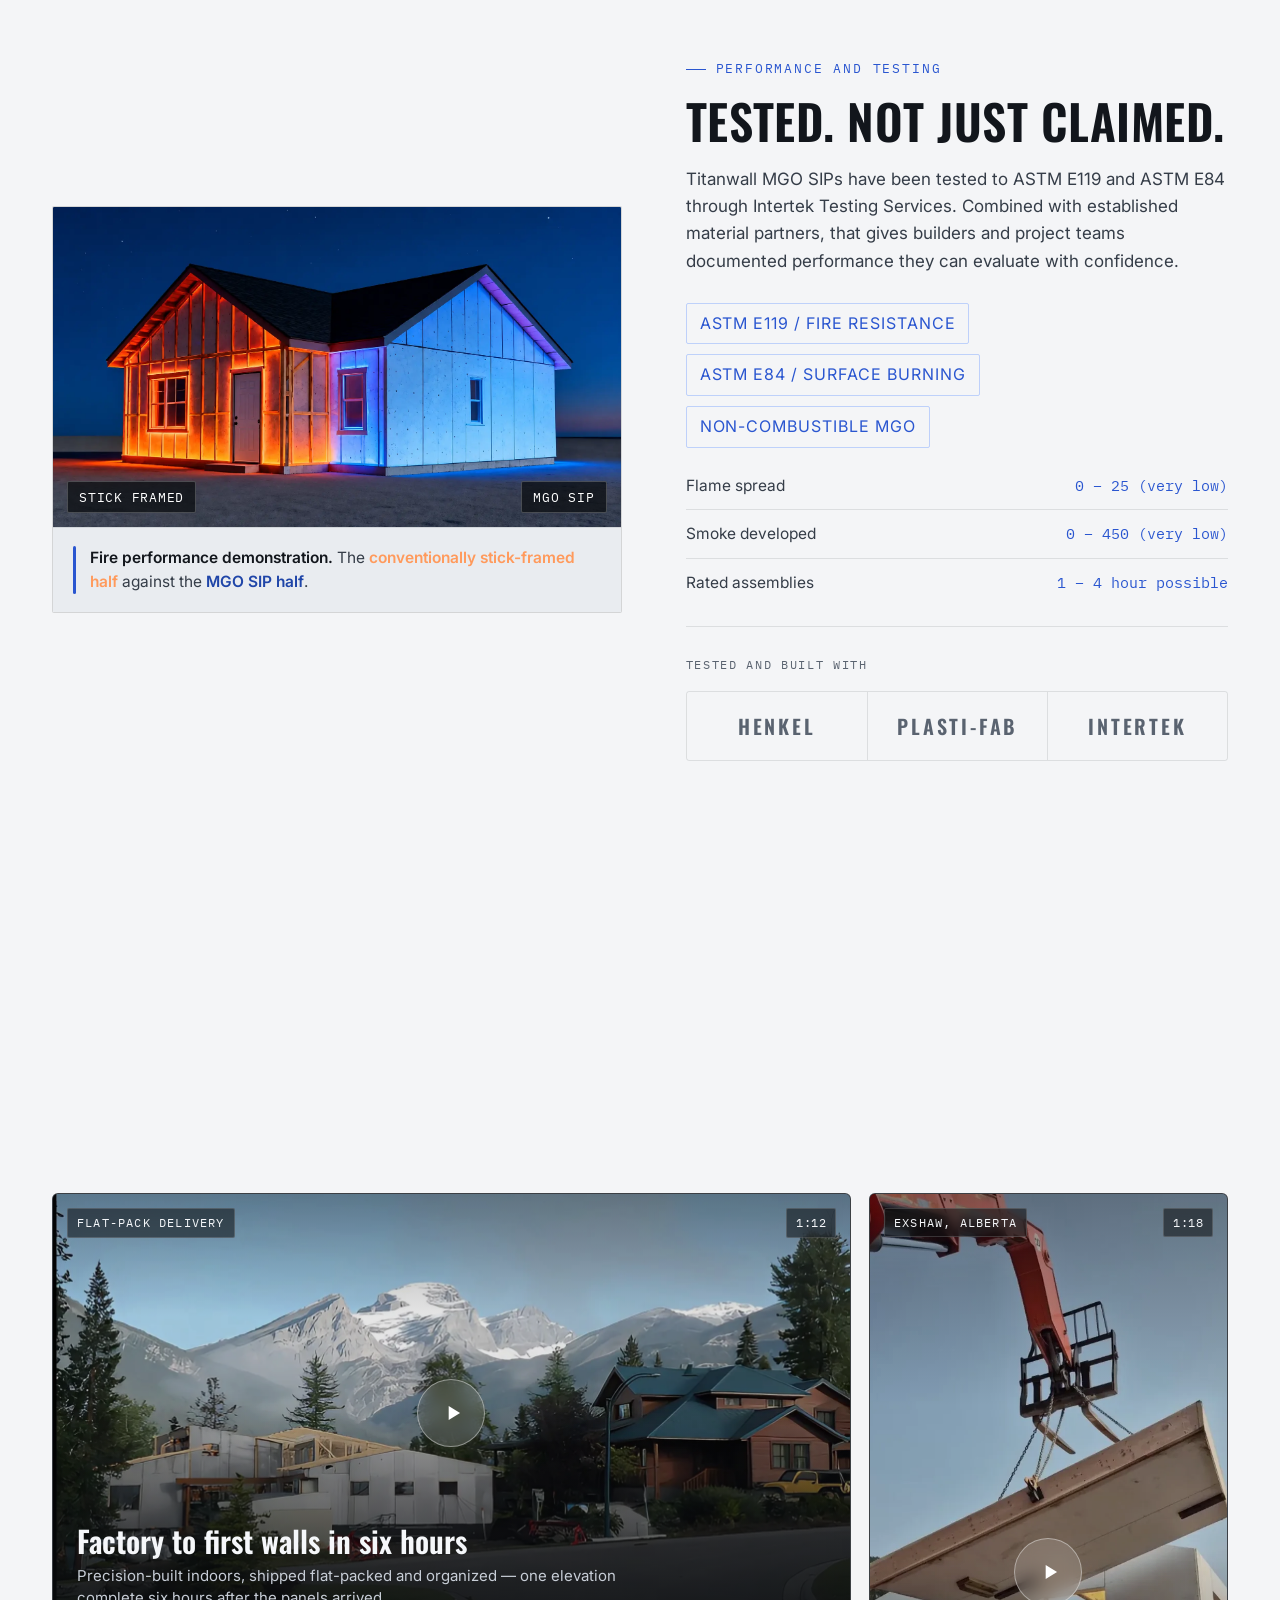
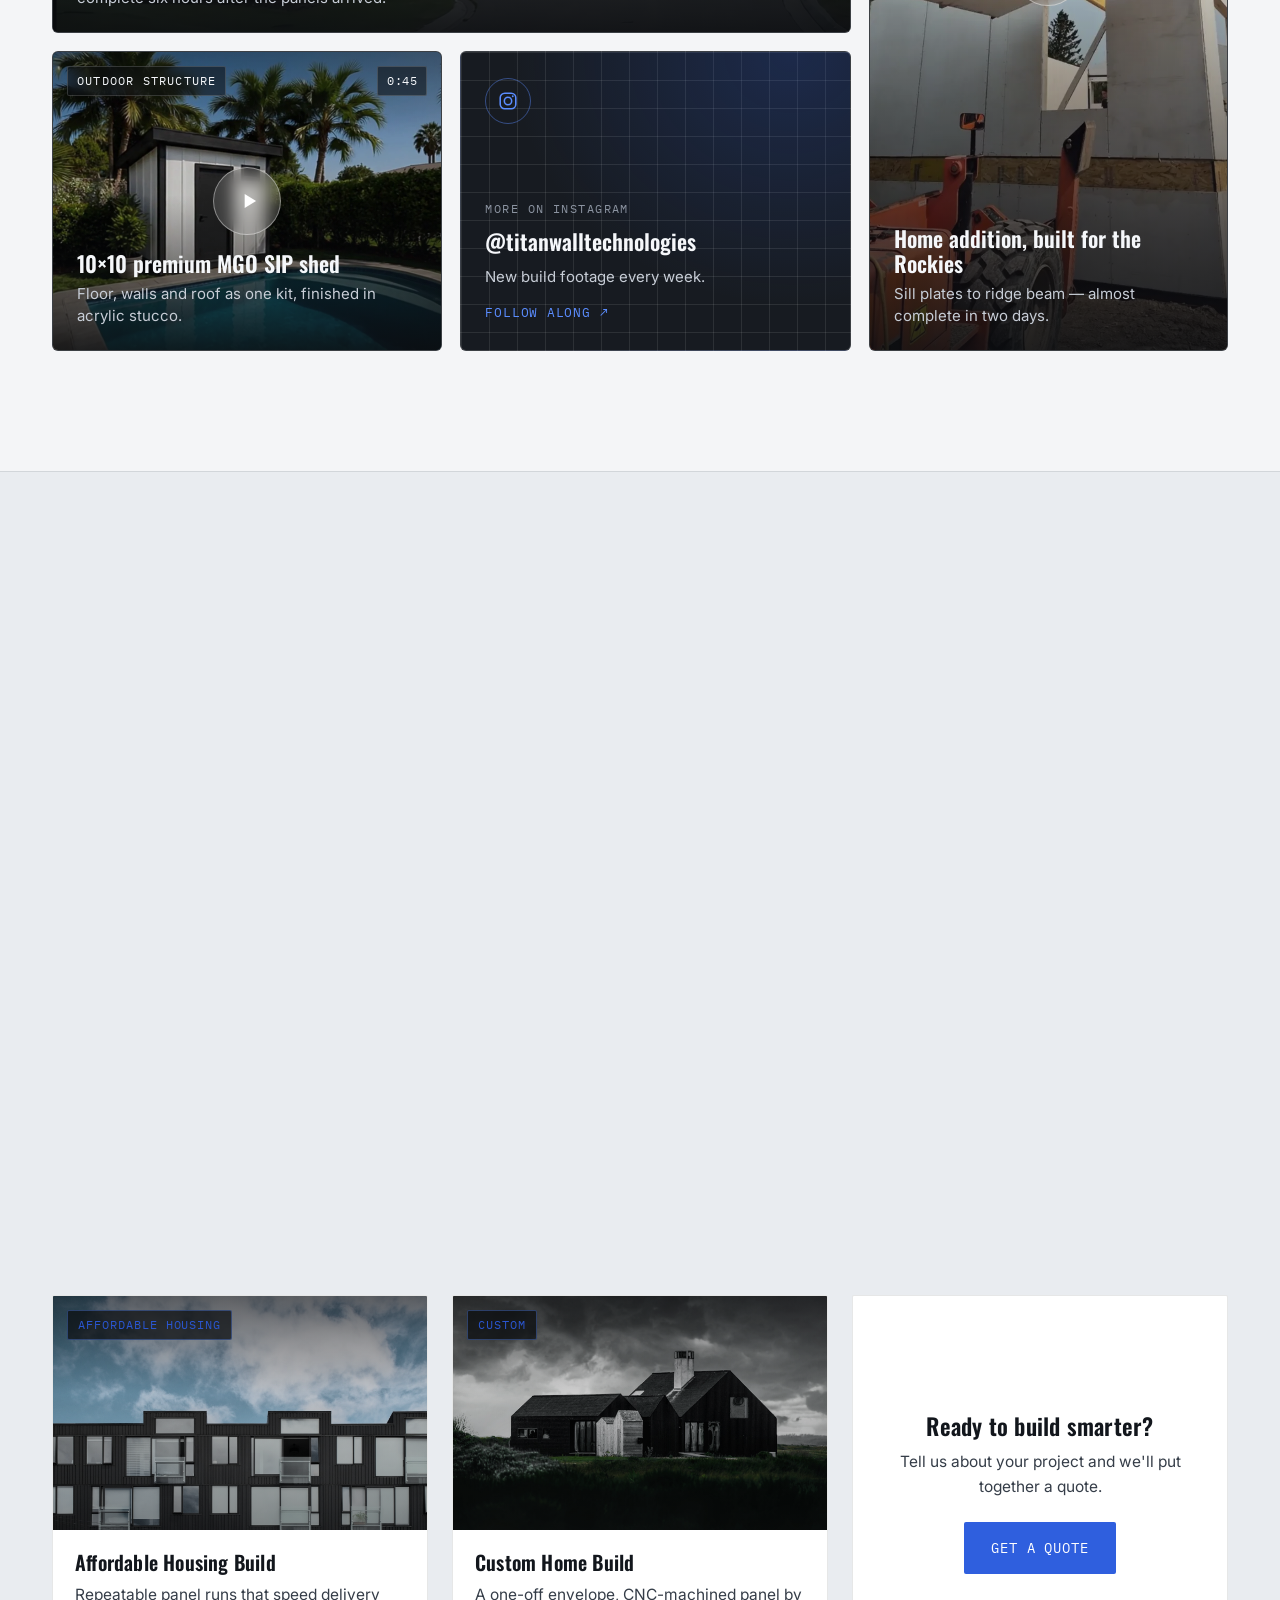
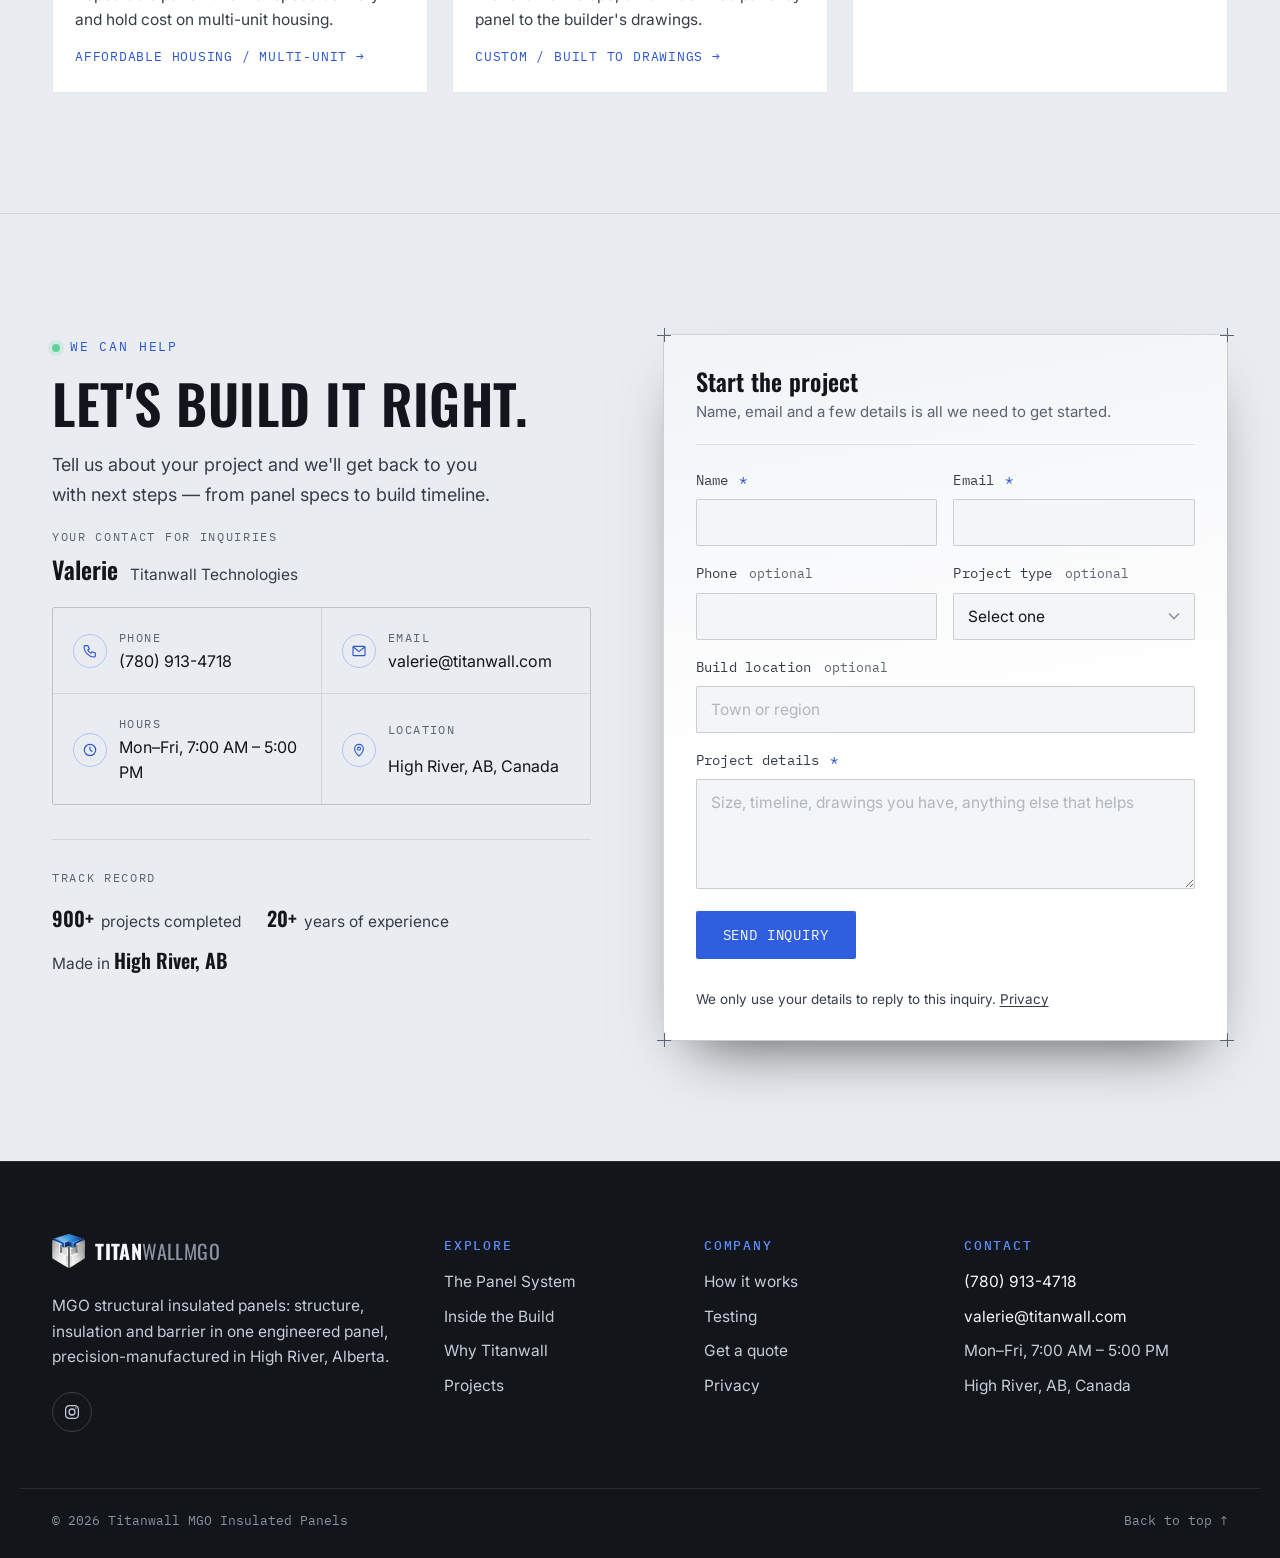
==== commit c18766f7: "Homepage: job-site films above projects Co-Authored-By: Claude Opus 5.5 <noreply@anthropic.com>" ====
--- a/index.html
+++ b/index.html
@@ -697,95 +697,6 @@
     </div>
   </section>
 
-  <!-- PROJECTS -->
-  <section class="projects" id="projects" aria-labelledby="projects-h">
-    <div class="container">
-      <div class="section-head reveal">
-        <div class="eyebrow">Our Work</div>
-        <h2 id="projects-h">Every build, one panel system.</h2>
-        <p>See how builders used Titanwall MGO SIPs on commercial, residential, affordable-housing, and custom projects across Canada and the US.</p>
-      </div>
-      <div class="filters reveal" role="group" aria-label="Filter projects" data-filter-for="projects">
-        <button type="button" aria-pressed="true" data-filter="all">All <span>5</span></button>
-        <button type="button" aria-pressed="false" data-filter="commercial">Commercial <span>1</span></button>
-        <button type="button" aria-pressed="false" data-filter="residential">Residential <span>2</span></button>
-        <button type="button" aria-pressed="false" data-filter="affordable">Affordable housing <span>1</span></button>
-        <button type="button" aria-pressed="false" data-filter="custom">Custom <span>1</span></button>
-      </div>
-      <div class="projects-grid" id="projects-grid" aria-live="polite">
-
-        <a class="project-card reveal" data-cat="commercial" href="projects/cannabis-facility-build.html">
-          <div class="project-plate">
-            <span class="project-cat">Commercial</span>
-            <img src="assets/proj-cannabis-facility-build.jpg" alt="" loading="lazy">
-          </div>
-          <div class="project-body">
-            <h3>Cannabis Facility Build</h3>
-            <p>A commercial cannabis production facility built with Titanwall MGO SIPs.</p>
-            <span class="project-link">Commercial / Alberta &#8594;</span>
-          </div>
-        </a>
-
-        <a class="project-card reveal" data-cat="residential" href="projects/spring-bank.html">
-          <div class="project-plate">
-            <span class="project-cat">Residential</span>
-            <img src="assets/proj-spring-bank.jpg" alt="" loading="lazy">
-          </div>
-          <div class="project-body">
-            <h3>Spring Bank</h3>
-            <p>A residential build in Spring Bank, Alberta using Titanwall MGO SIPs.</p>
-            <span class="project-link">Residential / Alberta &#8594;</span>
-          </div>
-        </a>
-
-        <a class="project-card reveal" data-cat="residential" href="projects/wreckhouse.html">
-          <div class="project-plate">
-            <span class="project-cat">Residential</span>
-            <img src="assets/proj-wreckhouse.jpg" alt="" loading="lazy">
-          </div>
-          <div class="project-body">
-            <h3>Wreckhouse</h3>
-            <p>A full home delivered flat-pack to one of Canada's windiest regions.</p>
-            <span class="project-link">Residential / Newfoundland &#8594;</span>
-          </div>
-        </a>
-
-        <a class="project-card reveal" data-cat="affordable" href="projects/affordable-housing-build.html">
-          <div class="project-plate">
-            <span class="project-cat">Affordable Housing</span>
-            <img src="assets/proj-affordable-housing-build.jpg" alt="" loading="lazy">
-          </div>
-          <div class="project-body">
-            <h3>Affordable Housing Build</h3>
-            <p>Repeatable panel runs that speed delivery and hold cost on multi-unit housing.</p>
-            <span class="project-link">Affordable Housing / Multi-unit &#8594;</span>
-          </div>
-        </a>
-
-        <a class="project-card reveal" data-cat="custom" href="projects/custom-home-build.html">
-          <div class="project-plate">
-            <span class="project-cat">Custom</span>
-            <img src="assets/proj-custom-home-build.jpg" alt="" loading="lazy">
-          </div>
-          <div class="project-body">
-            <h3>Custom Home Build</h3>
-            <p>A one-off envelope, CNC-machined panel by panel to the builder's drawings.</p>
-            <span class="project-link">Custom / Built to drawings &#8594;</span>
-          </div>
-        </a>
-
-        <article class="project-card reveal" style="display:flex;align-items:center;justify-content:center;text-align:center;padding:36px 28px;">
-          <div>
-            <h3 style="font-size:23px;text-transform:none;font-family:var(--font-display);">Ready to build smarter?</h3>
-            <p style="color:var(--steel-light);font-size:15.5px;margin:12px 0 22px;">Tell us about your project and we'll put together a quote.</p>
-            <a href="#contact" class="btn btn-primary">Get a Quote</a>
-          </div>
-        </article>
-
-      </div>
-    </div>
-  </section>
-
   <!-- JOB-SITE FILMS -->
   <section id="builds" aria-labelledby="builds-h">
     <div class="container">
@@ -833,6 +744,95 @@
           <span class="ff-sub">New build footage every week.</span>
           <span class="ff-go">Follow along &#8599;<span class="sr-only"> (opens in a new tab)</span></span>
         </a>
+      </div>
+    </div>
+  </section>
+
+  <!-- PROJECTS -->
+  <section class="projects" id="projects" aria-labelledby="projects-h">
+    <div class="container">
+      <div class="section-head reveal">
+        <div class="eyebrow">Our Work</div>
+        <h2 id="projects-h">Every build, one panel system.</h2>
+        <p>See how builders used Titanwall MGO SIPs on commercial, residential, affordable-housing, and custom projects across Canada and the US.</p>
+      </div>
+      <div class="filters reveal" role="group" aria-label="Filter projects" data-filter-for="projects">
+        <button type="button" aria-pressed="true" data-filter="all">All <span>5</span></button>
+        <button type="button" aria-pressed="false" data-filter="commercial">Commercial <span>1</span></button>
+        <button type="button" aria-pressed="false" data-filter="residential">Residential <span>2</span></button>
+        <button type="button" aria-pressed="false" data-filter="affordable">Affordable housing <span>1</span></button>
+        <button type="button" aria-pressed="false" data-filter="custom">Custom <span>1</span></button>
+      </div>
+      <div class="projects-grid" id="projects-grid" aria-live="polite">
+
+        <a class="project-card reveal" data-cat="commercial" href="projects/cannabis-facility-build.html">
+          <div class="project-plate">
+            <span class="project-cat">Commercial</span>
+            <img src="assets/proj-cannabis-facility-build.jpg" alt="" loading="lazy">
+          </div>
+          <div class="project-body">
+            <h3>Cannabis Facility Build</h3>
+            <p>A commercial cannabis production facility built with Titanwall MGO SIPs.</p>
+            <span class="project-link">Commercial / Alberta &#8594;</span>
+          </div>
+        </a>
+
+        <a class="project-card reveal" data-cat="residential" href="projects/spring-bank.html">
+          <div class="project-plate">
+            <span class="project-cat">Residential</span>
+            <img src="assets/proj-spring-bank.jpg" alt="" loading="lazy">
+          </div>
+          <div class="project-body">
+            <h3>Spring Bank</h3>
+            <p>A residential build in Spring Bank, Alberta using Titanwall MGO SIPs.</p>
+            <span class="project-link">Residential / Alberta &#8594;</span>
+          </div>
+        </a>
+
+        <a class="project-card reveal" data-cat="residential" href="projects/wreckhouse.html">
+          <div class="project-plate">
+            <span class="project-cat">Residential</span>
+            <img src="assets/proj-wreckhouse.jpg" alt="" loading="lazy">
+          </div>
+          <div class="project-body">
+            <h3>Wreckhouse</h3>
+            <p>A full home delivered flat-pack to one of Canada's windiest regions.</p>
+            <span class="project-link">Residential / Newfoundland &#8594;</span>
+          </div>
+        </a>
+
+        <a class="project-card reveal" data-cat="affordable" href="projects/affordable-housing-build.html">
+          <div class="project-plate">
+            <span class="project-cat">Affordable Housing</span>
+            <img src="assets/proj-affordable-housing-build.jpg" alt="" loading="lazy">
+          </div>
+          <div class="project-body">
+            <h3>Affordable Housing Build</h3>
+            <p>Repeatable panel runs that speed delivery and hold cost on multi-unit housing.</p>
+            <span class="project-link">Affordable Housing / Multi-unit &#8594;</span>
+          </div>
+        </a>
+
+        <a class="project-card reveal" data-cat="custom" href="projects/custom-home-build.html">
+          <div class="project-plate">
+            <span class="project-cat">Custom</span>
+            <img src="assets/proj-custom-home-build.jpg" alt="" loading="lazy">
+          </div>
+          <div class="project-body">
+            <h3>Custom Home Build</h3>
+            <p>A one-off envelope, CNC-machined panel by panel to the builder's drawings.</p>
+            <span class="project-link">Custom / Built to drawings &#8594;</span>
+          </div>
+        </a>
+
+        <article class="project-card reveal" style="display:flex;align-items:center;justify-content:center;text-align:center;padding:36px 28px;">
+          <div>
+            <h3 style="font-size:23px;text-transform:none;font-family:var(--font-display);">Ready to build smarter?</h3>
+            <p style="color:var(--steel-light);font-size:15.5px;margin:12px 0 22px;">Tell us about your project and we'll put together a quote.</p>
+            <a href="#contact" class="btn btn-primary">Get a Quote</a>
+          </div>
+        </article>
+
       </div>
     </div>
   </section>
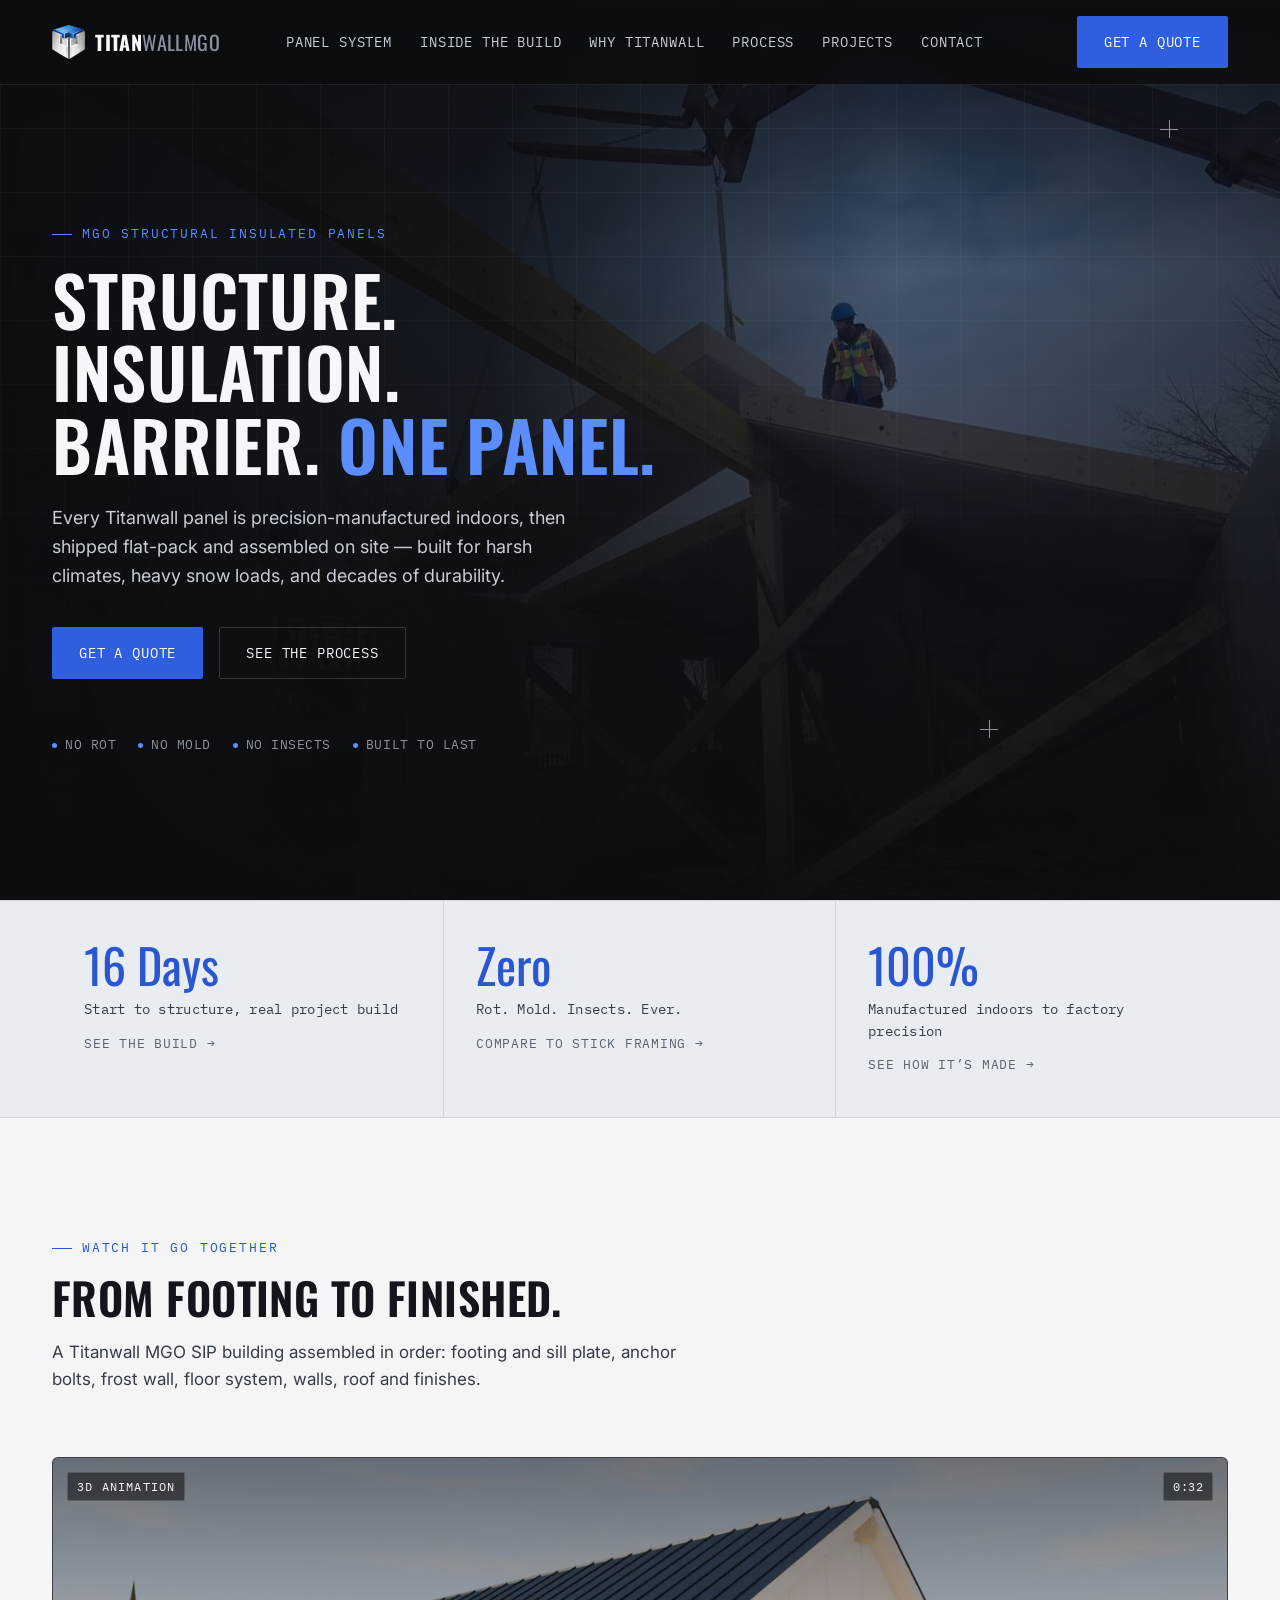
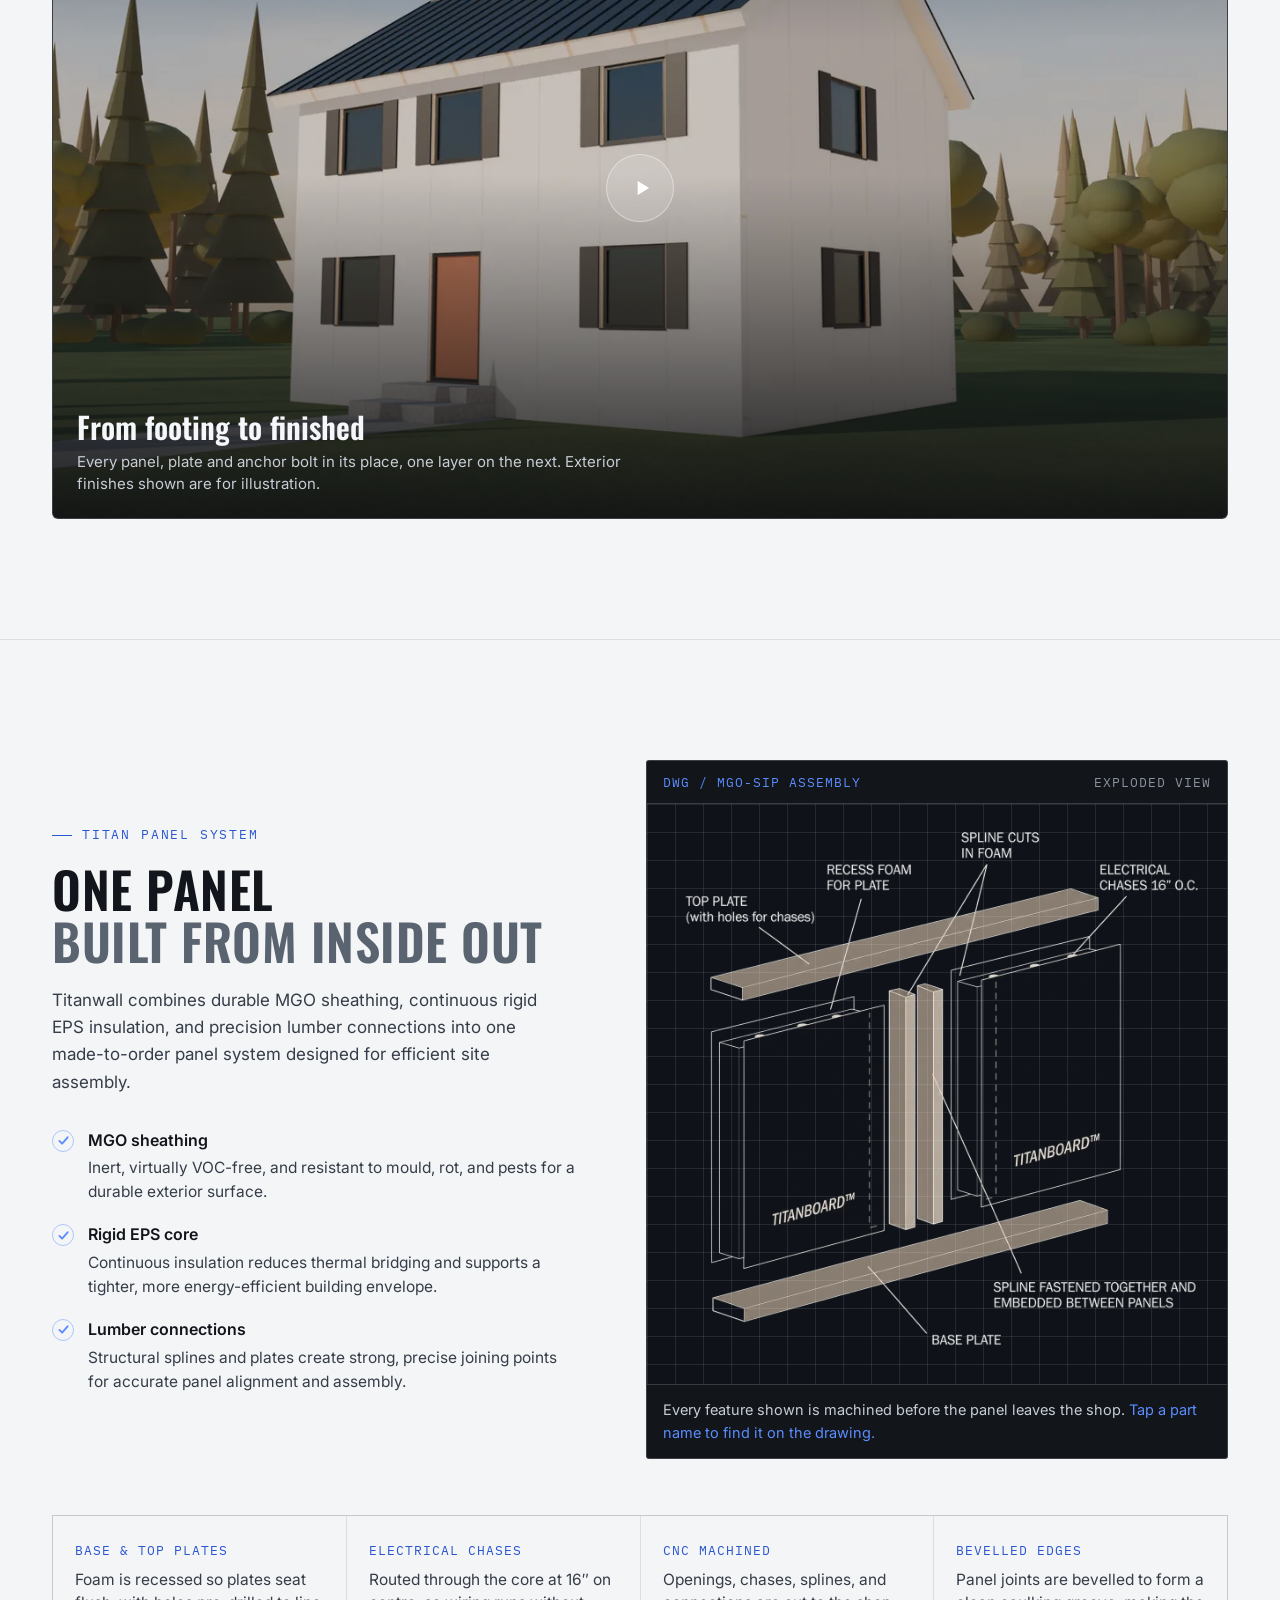
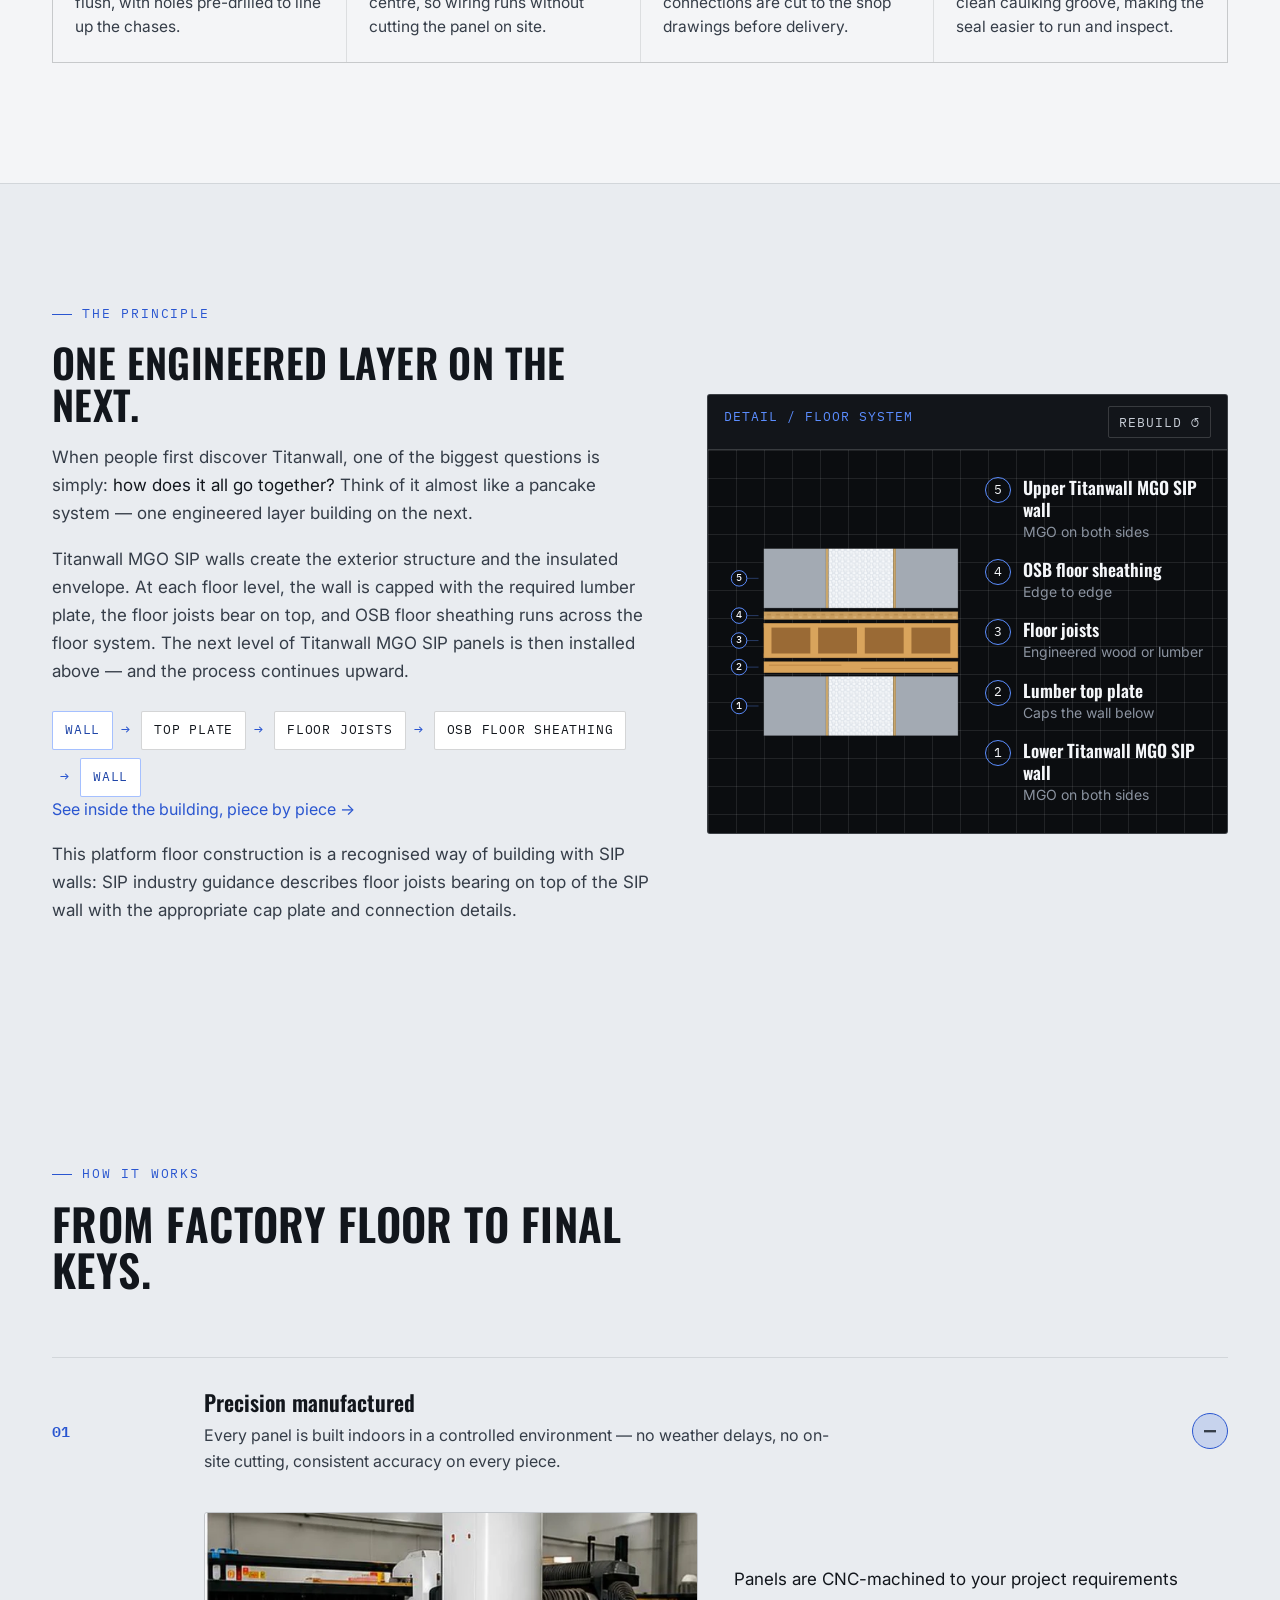
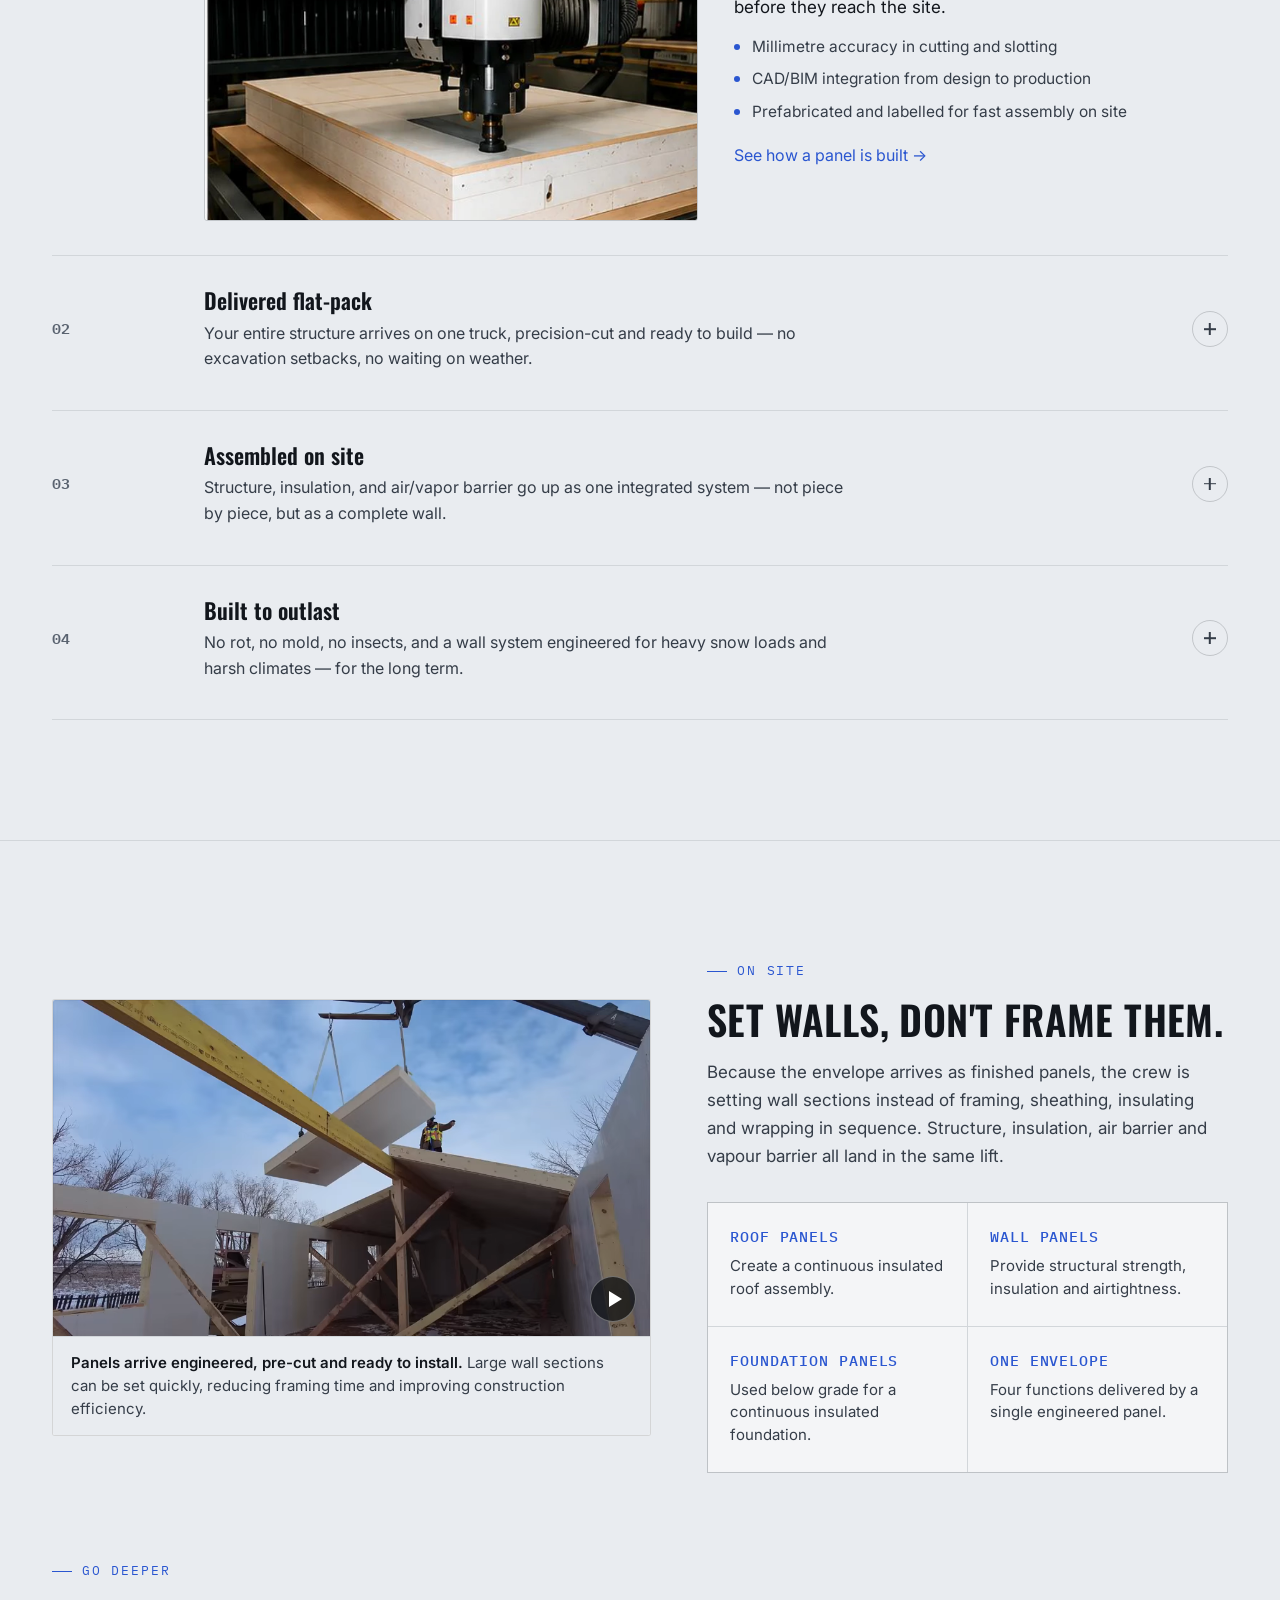
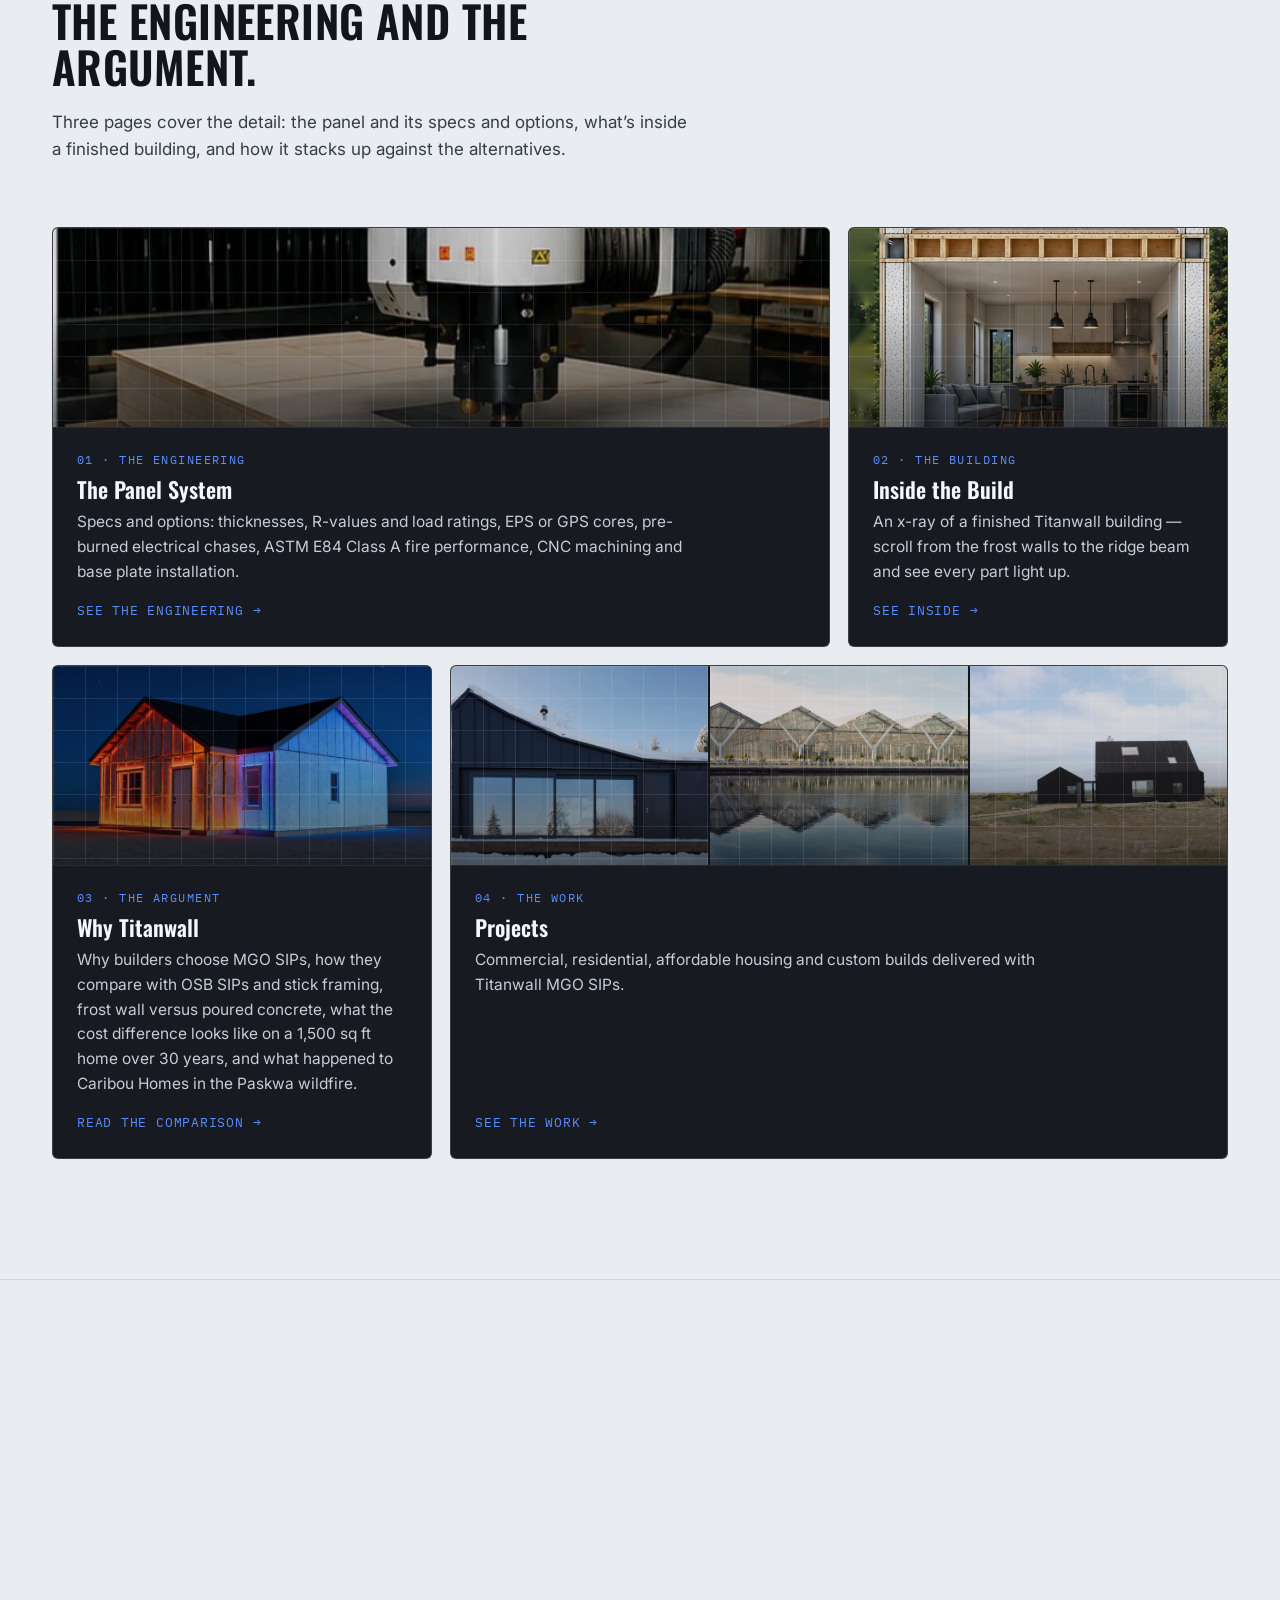
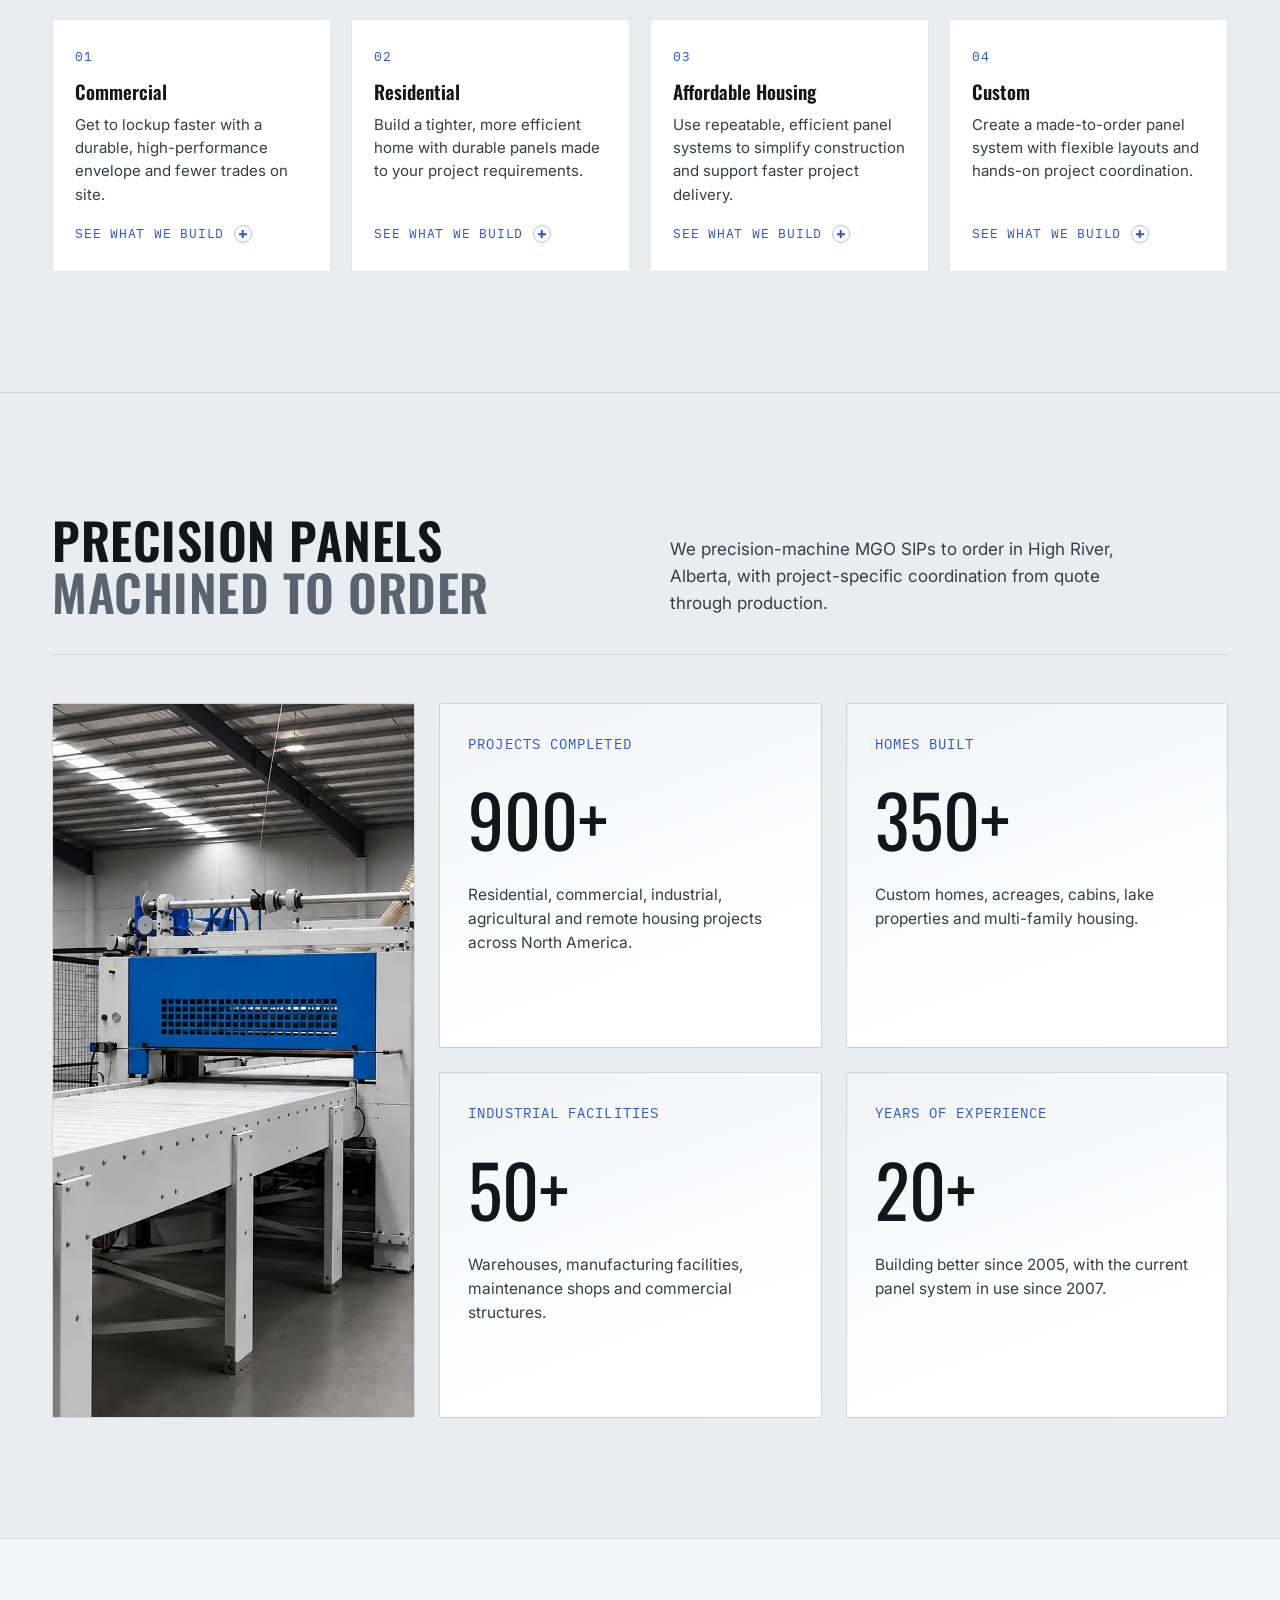
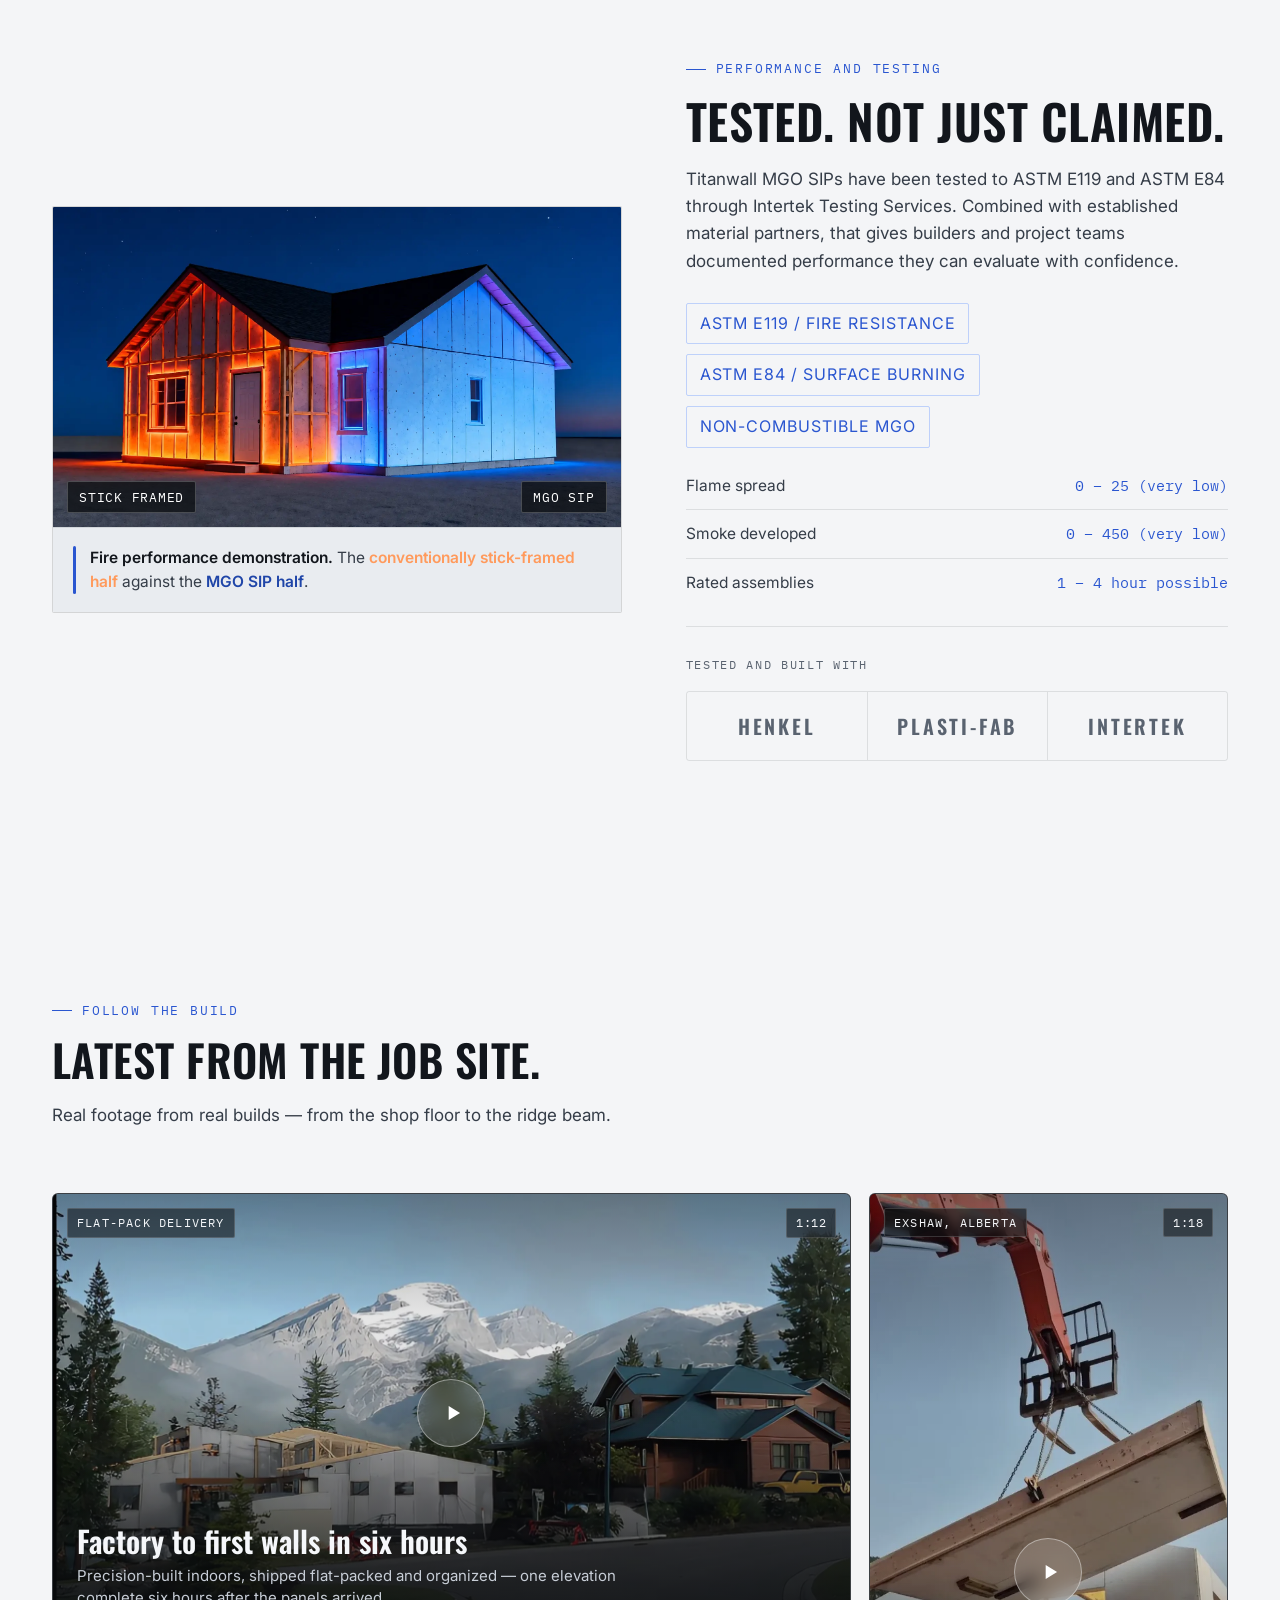
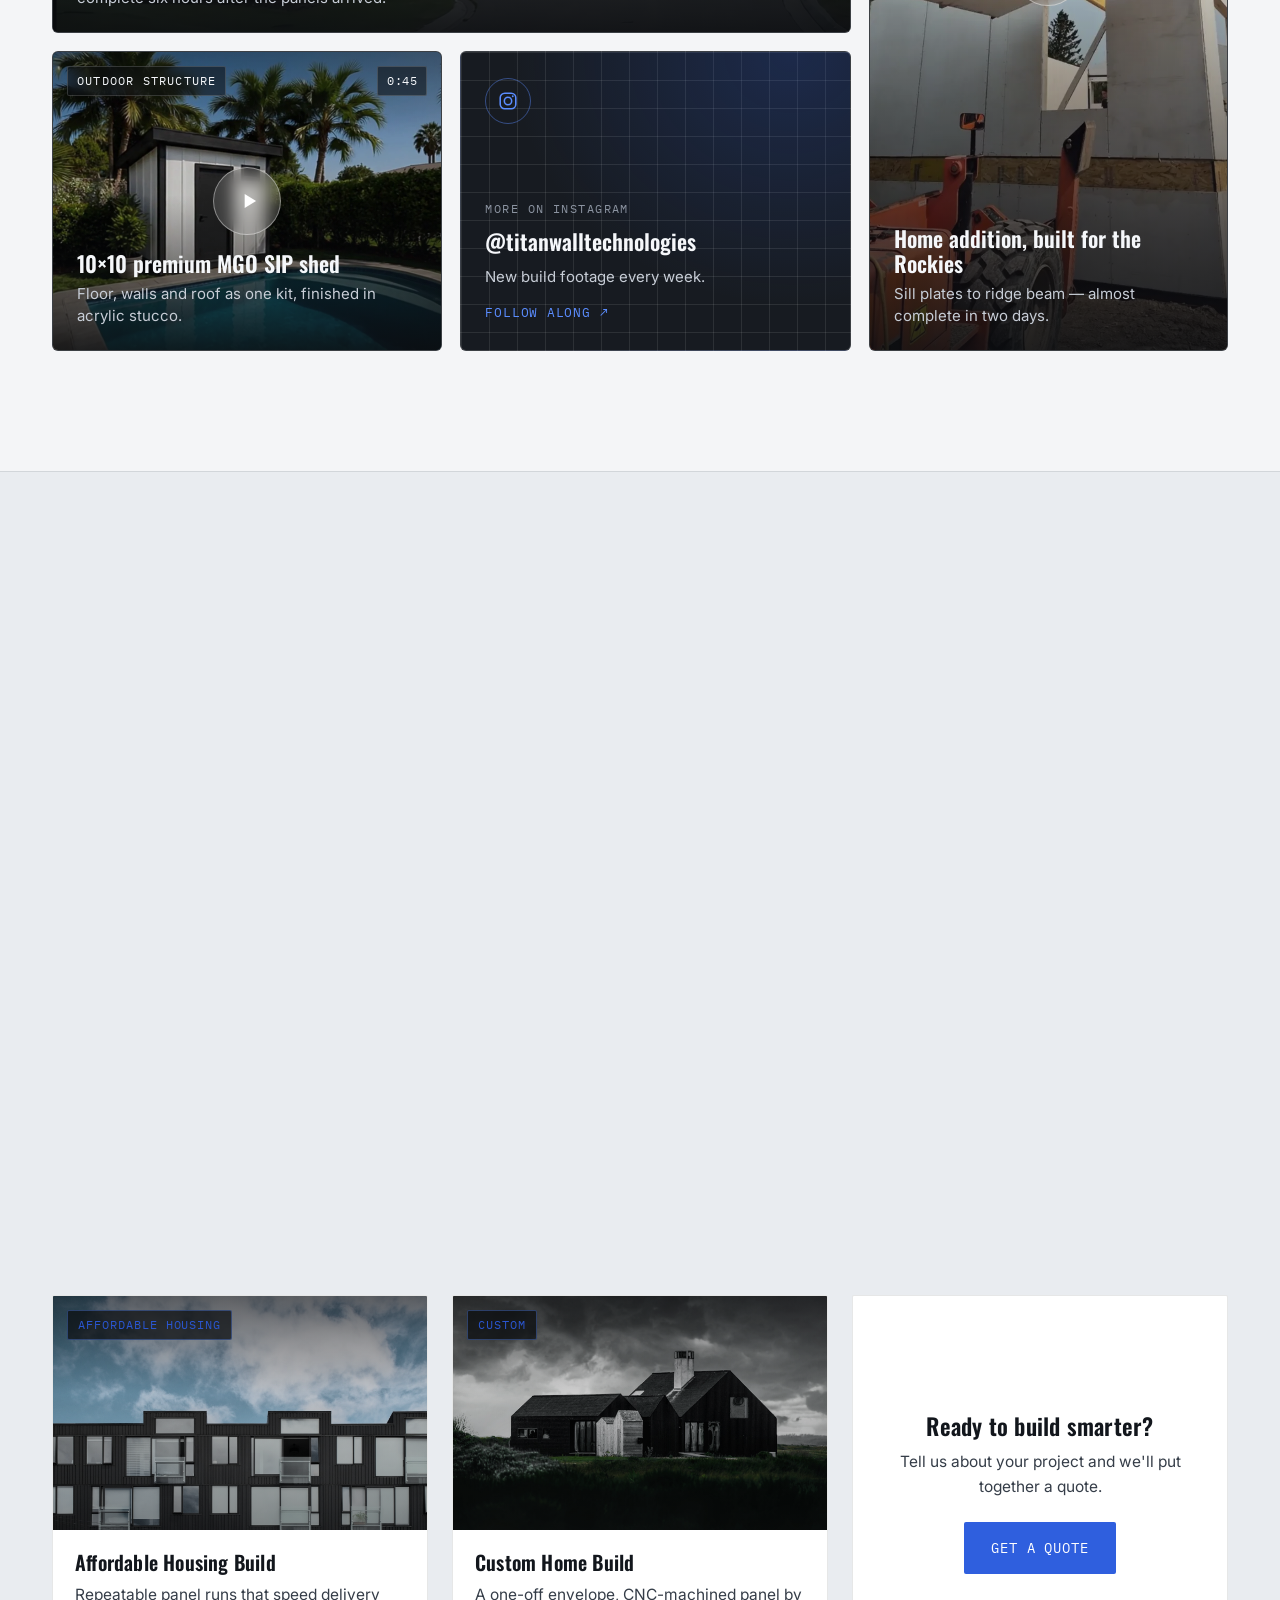
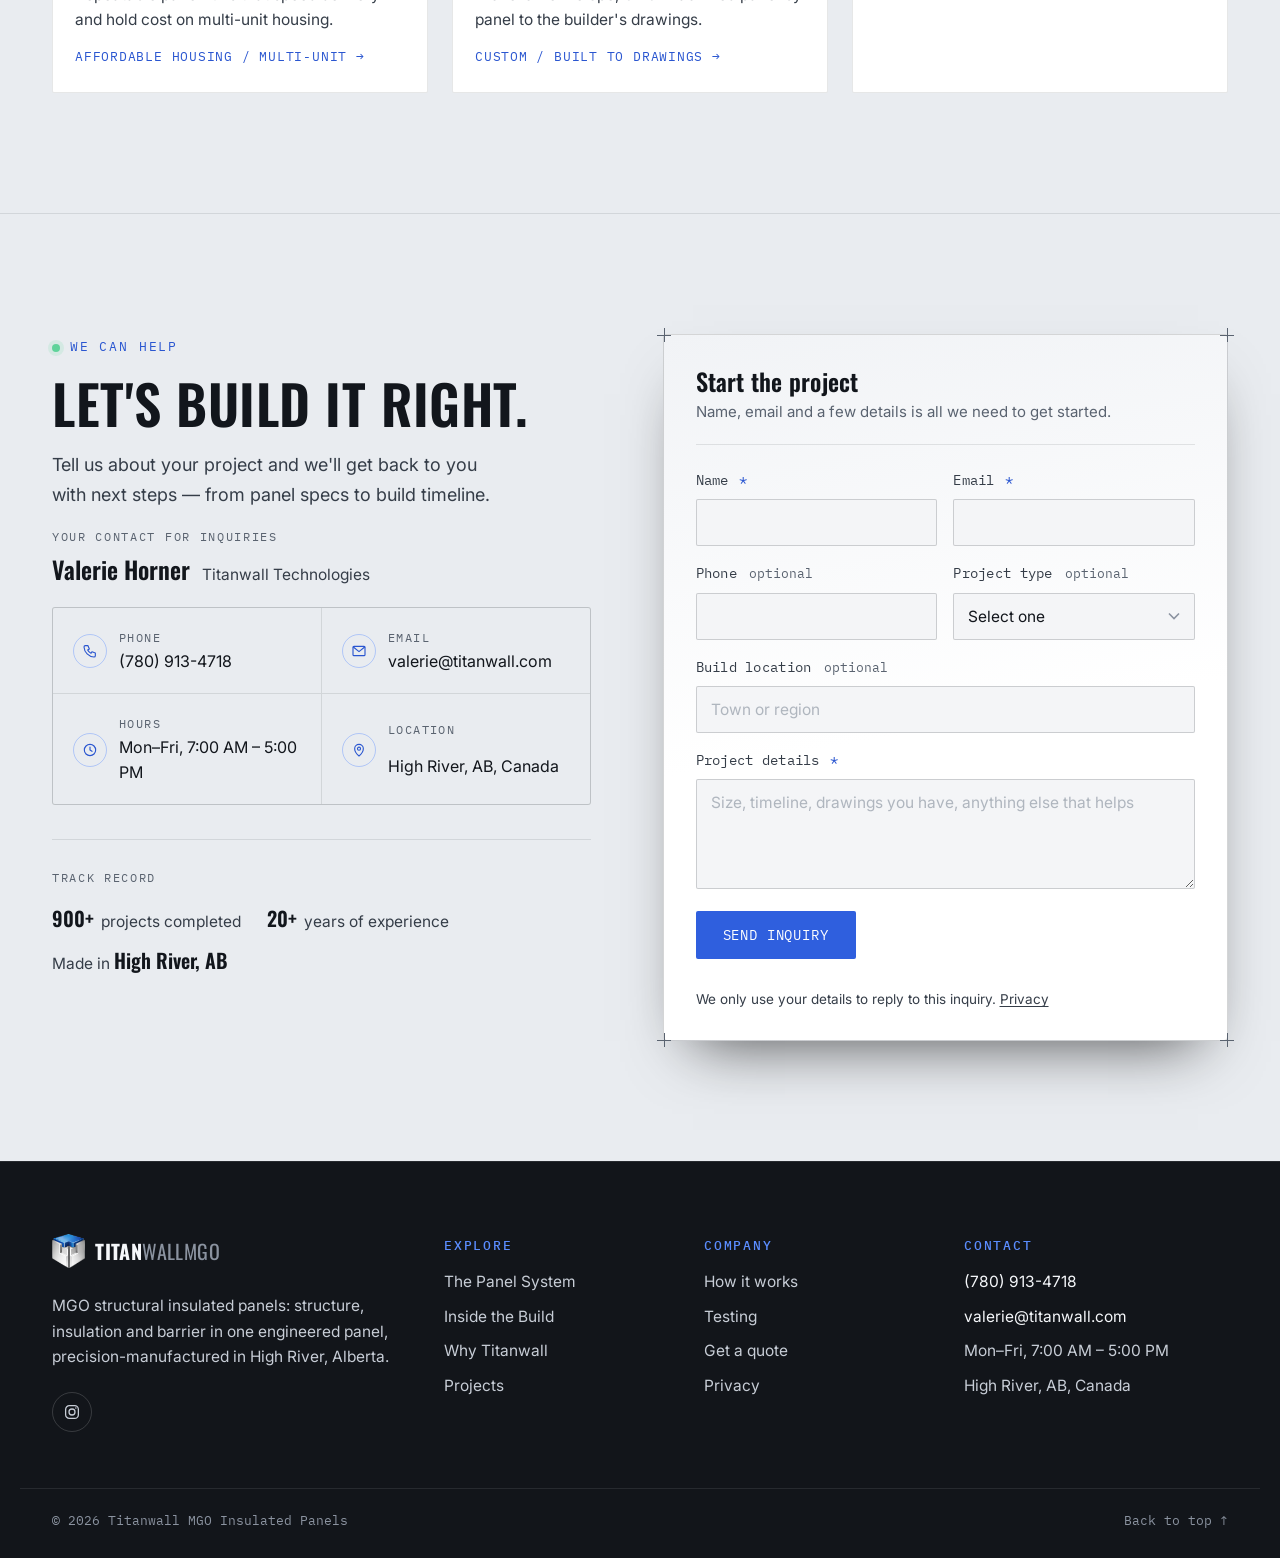
==== commit 7be9cf2a: "Base plate: add step 6, caulk the joints; contact name Valerie Horner Co-Authored-By: Claude Fable 5" ====
--- a/index.html
+++ b/index.html
@@ -27,7 +27,7 @@
 <link rel="preconnect" href="https://fonts.googleapis.com">
 <link rel="preconnect" href="https://fonts.gstatic.com" crossorigin>
 <link href="https://fonts.googleapis.com/css2?family=Oswald:wght@400;500;600;700&family=Inter:wght@400;500;600;700&family=IBM+Plex+Mono:wght@400;500&display=swap" rel="stylesheet">
-<link rel="stylesheet" href="css/site.css?v=16a434749f">
+<link rel="stylesheet" href="css/site.css?v=111811f321">
 <!-- ld:start (maintained by tools/seo.js) -->
 <script type="application/ld+json">
 {
@@ -845,7 +845,7 @@
         <h2 id="contact-h">Let's build it right.</h2>
         <p class="inq-lede">Tell us about your project and we'll get back to you with next steps — from panel specs to build timeline.</p>
 
-        <p class="inq-person"><span class="inq-person-k">Your contact for inquiries</span><b data-contact-name>Valerie</b><span class="inq-person-org">Titanwall Technologies</span></p>
+        <p class="inq-person"><span class="inq-person-k">Your contact for inquiries</span><b data-contact-name>Valerie Horner</b><span class="inq-person-org">Titanwall Technologies</span></p>
 
         <dl class="inq-details">
           <div><span class="inq-ic" aria-hidden="true"><svg viewBox="0 0 24 24"><path d="M5 4h4l2 5-2.5 1.5a11 11 0 0 0 5 5L15 13l5 2v4a2 2 0 0 1-2 2A16 16 0 0 1 3 6a2 2 0 0 1 2-2"/></svg></span><dt>Phone</dt><dd><a href="tel:+17809134718">(780) 913-4718</a></dd></div>
--- a/css/site.css
+++ b/css/site.css
@@ -2485,6 +2485,7 @@
   .bp-stage[data-hl="washer"] .bp-svg [data-part="washer"],
   .bp-stage[data-hl="plate"] .bp-svg [data-part="plate"],
   .bp-stage[data-hl="butyl"] .bp-svg [data-part="butyl"],
+  .bp-stage[data-hl="caulk"] .bp-svg [data-part="caulk"],
   .bp-stage[data-hl="footing"] .bp-svg [data-part="footing"]{opacity:1;filter:drop-shadow(0 0 7px rgba(91,141,255,.95));}
   .bp-stage[data-hl] .bp-svg .dust,.bp-stage[data-hl] .bp-svg .sweep{opacity:0;}
 
@@ -2506,7 +2507,7 @@
     border:1px solid var(--line-strong);border-radius:3px;background:var(--panel);
     display:flex;flex-direction:column;min-width:0;
   }
-  .bp-tabs{display:grid;grid-template-columns:repeat(5,1fr);border-bottom:1px solid var(--line-strong);}
+  .bp-tabs{display:grid;grid-template-columns:repeat(6,1fr);border-bottom:1px solid var(--line-strong);}
   .bp-tabs [role="tab"]{
     font:inherit;background:none;border:0;cursor:pointer;
     display:flex;flex-direction:column;align-items:flex-start;gap:3px;
@@ -3621,3 +3622,7 @@
 .reveal .ch-outlet{transition:opacity .4s ease 1.9s;}
 .reveal:not(.in) .ch-outlet{opacity:0;}
 @media (prefers-reduced-motion:reduce){.reveal .ch-chan,.reveal .ch-cable,.reveal .ch-outlet{transition:none!important;opacity:1!important;stroke-dashoffset:0!important;}}
+
+/* base plate step 6: caulk bead */
+.bp-svg .caulk{fill:none;stroke:#f1f3f5;stroke-width:5;stroke-linecap:round;stroke-linejoin:round;stroke-dasharray:1;stroke-dashoffset:0;}
+.play .now .caulk{animation:bpDraw 1.1s cubic-bezier(.4,0,.2,1) both;}
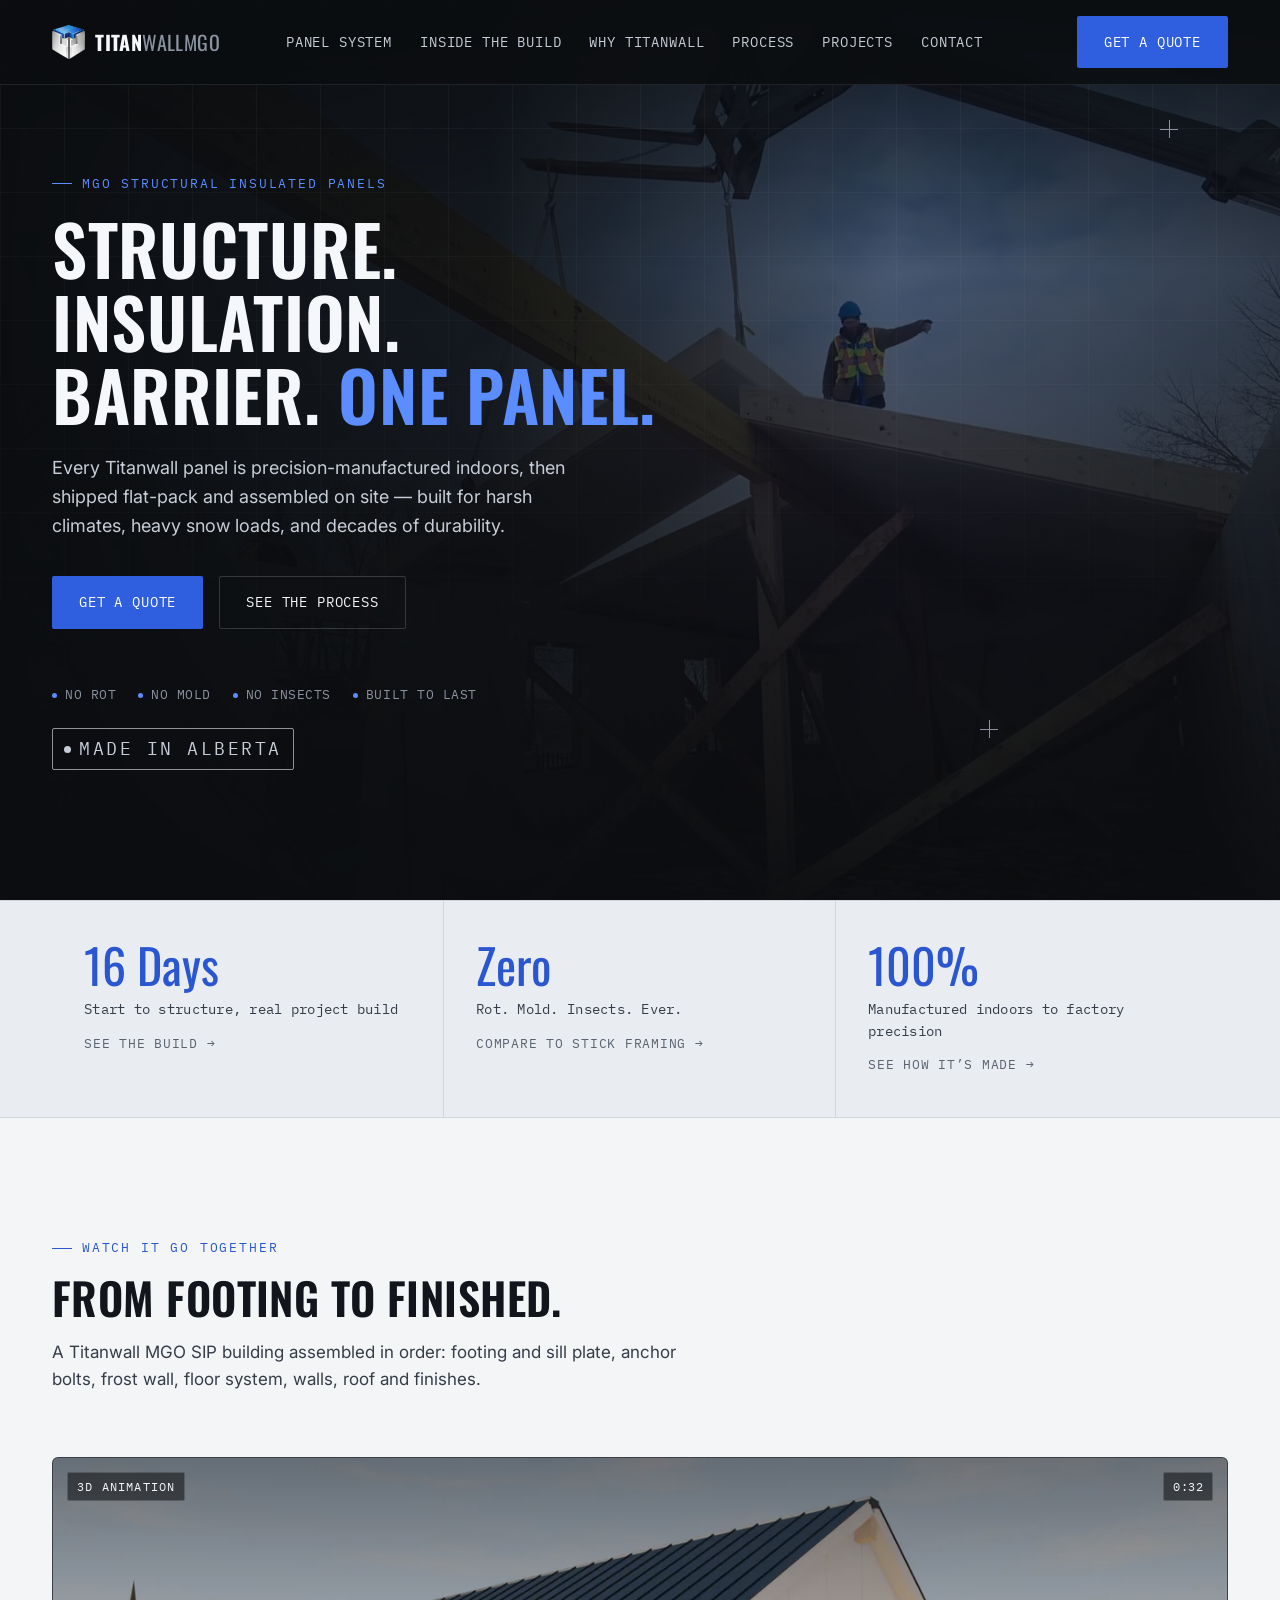
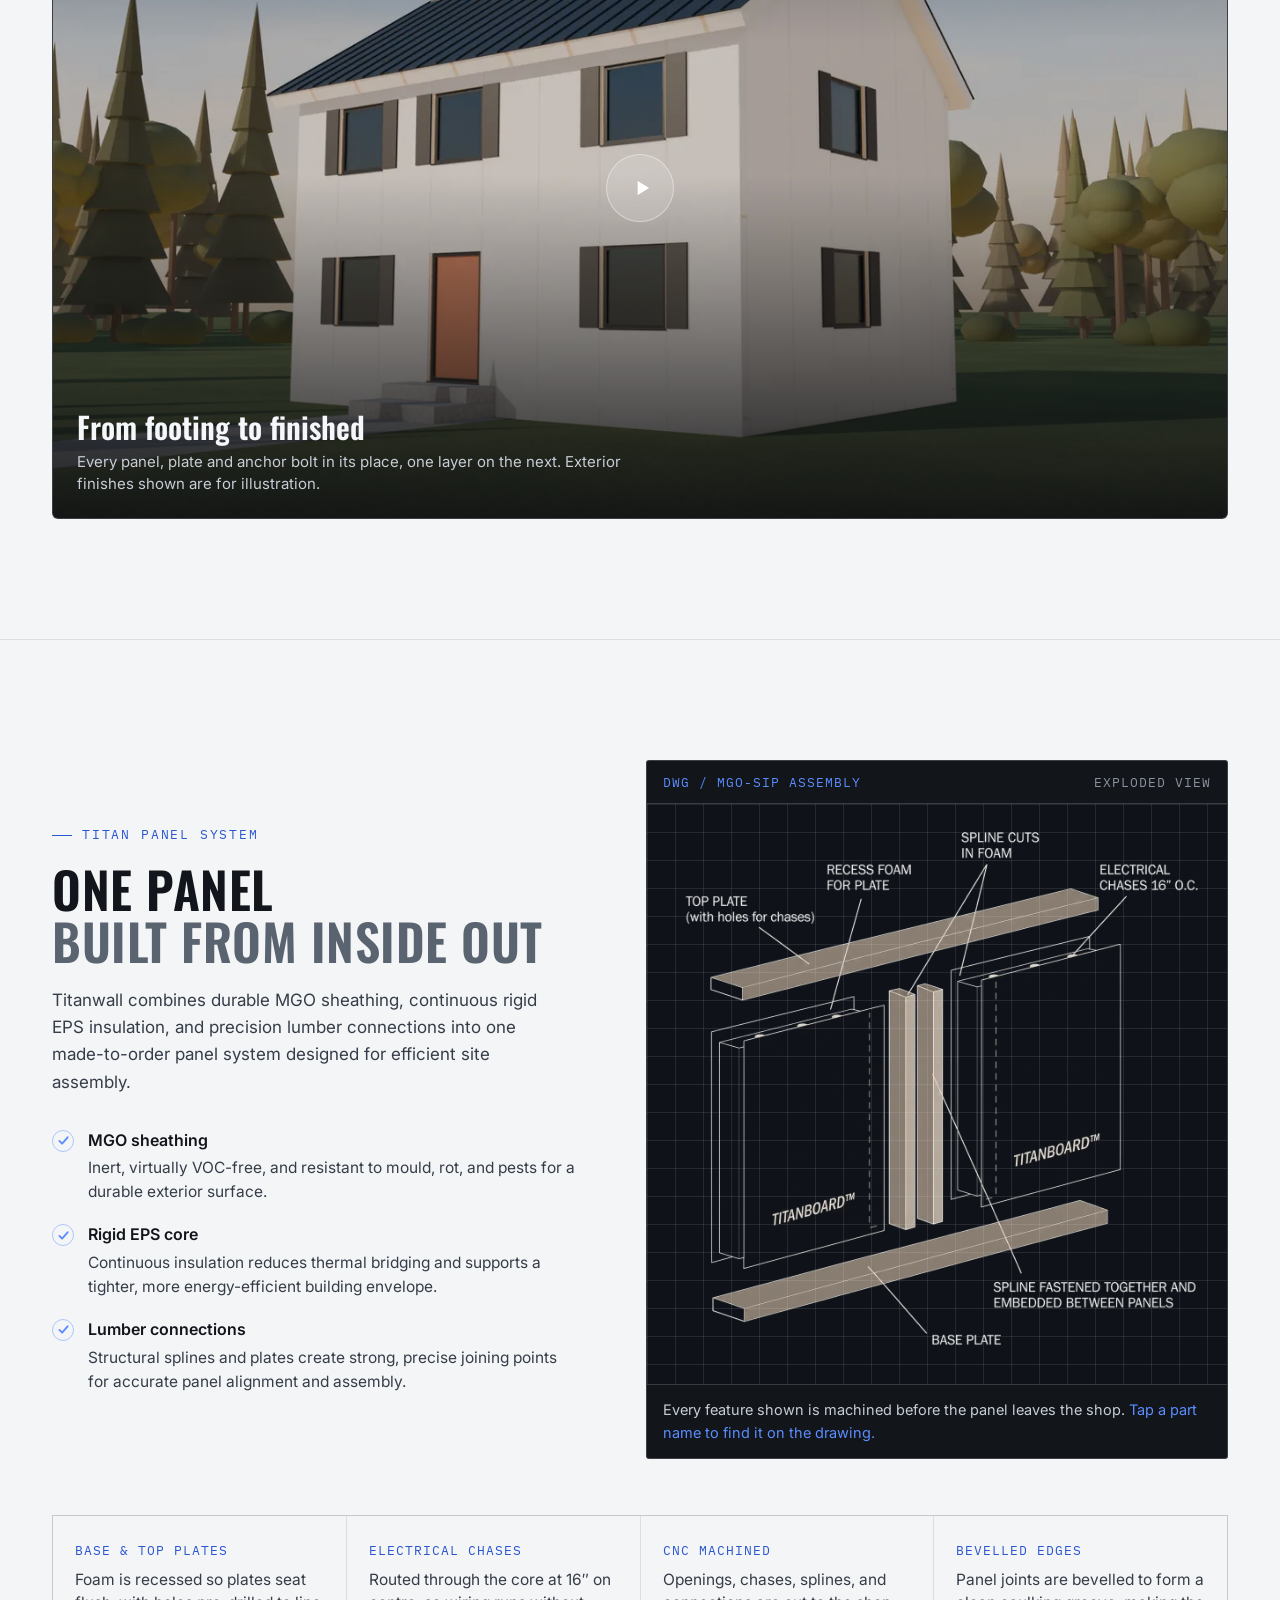
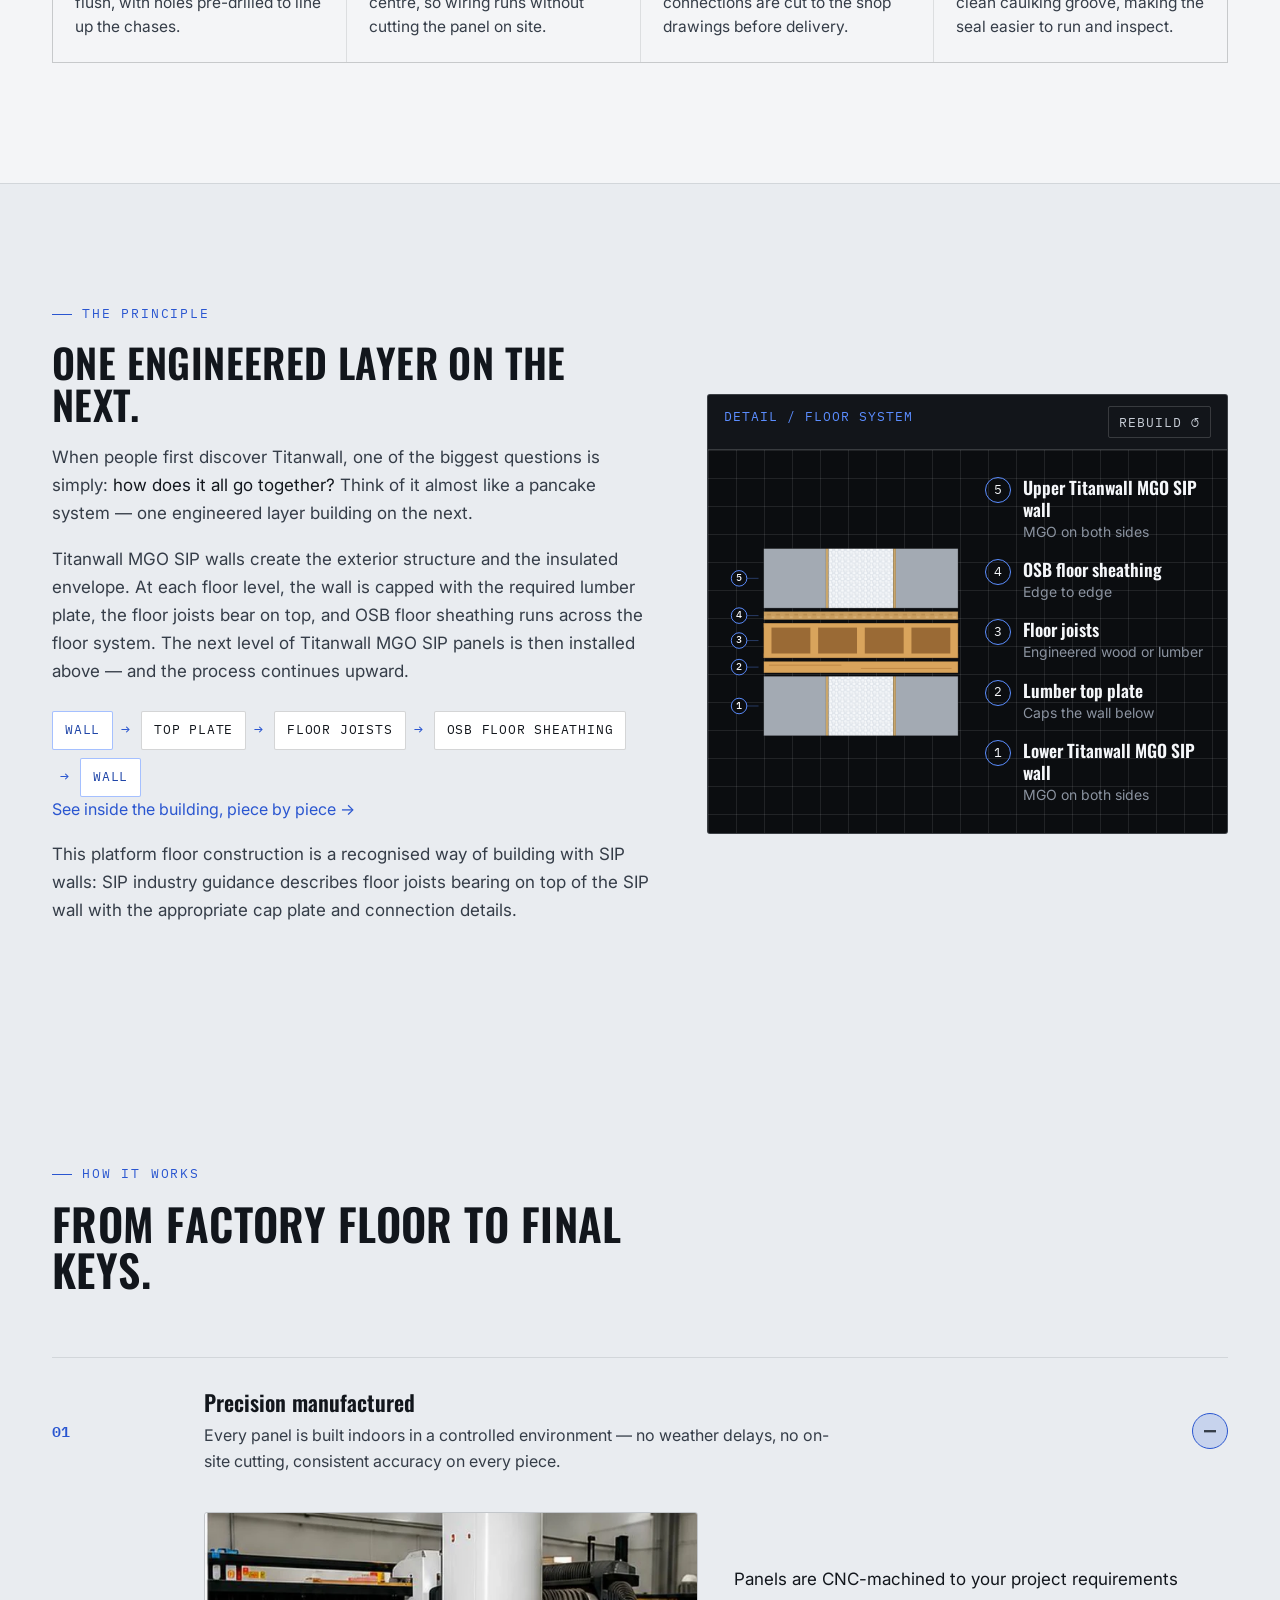
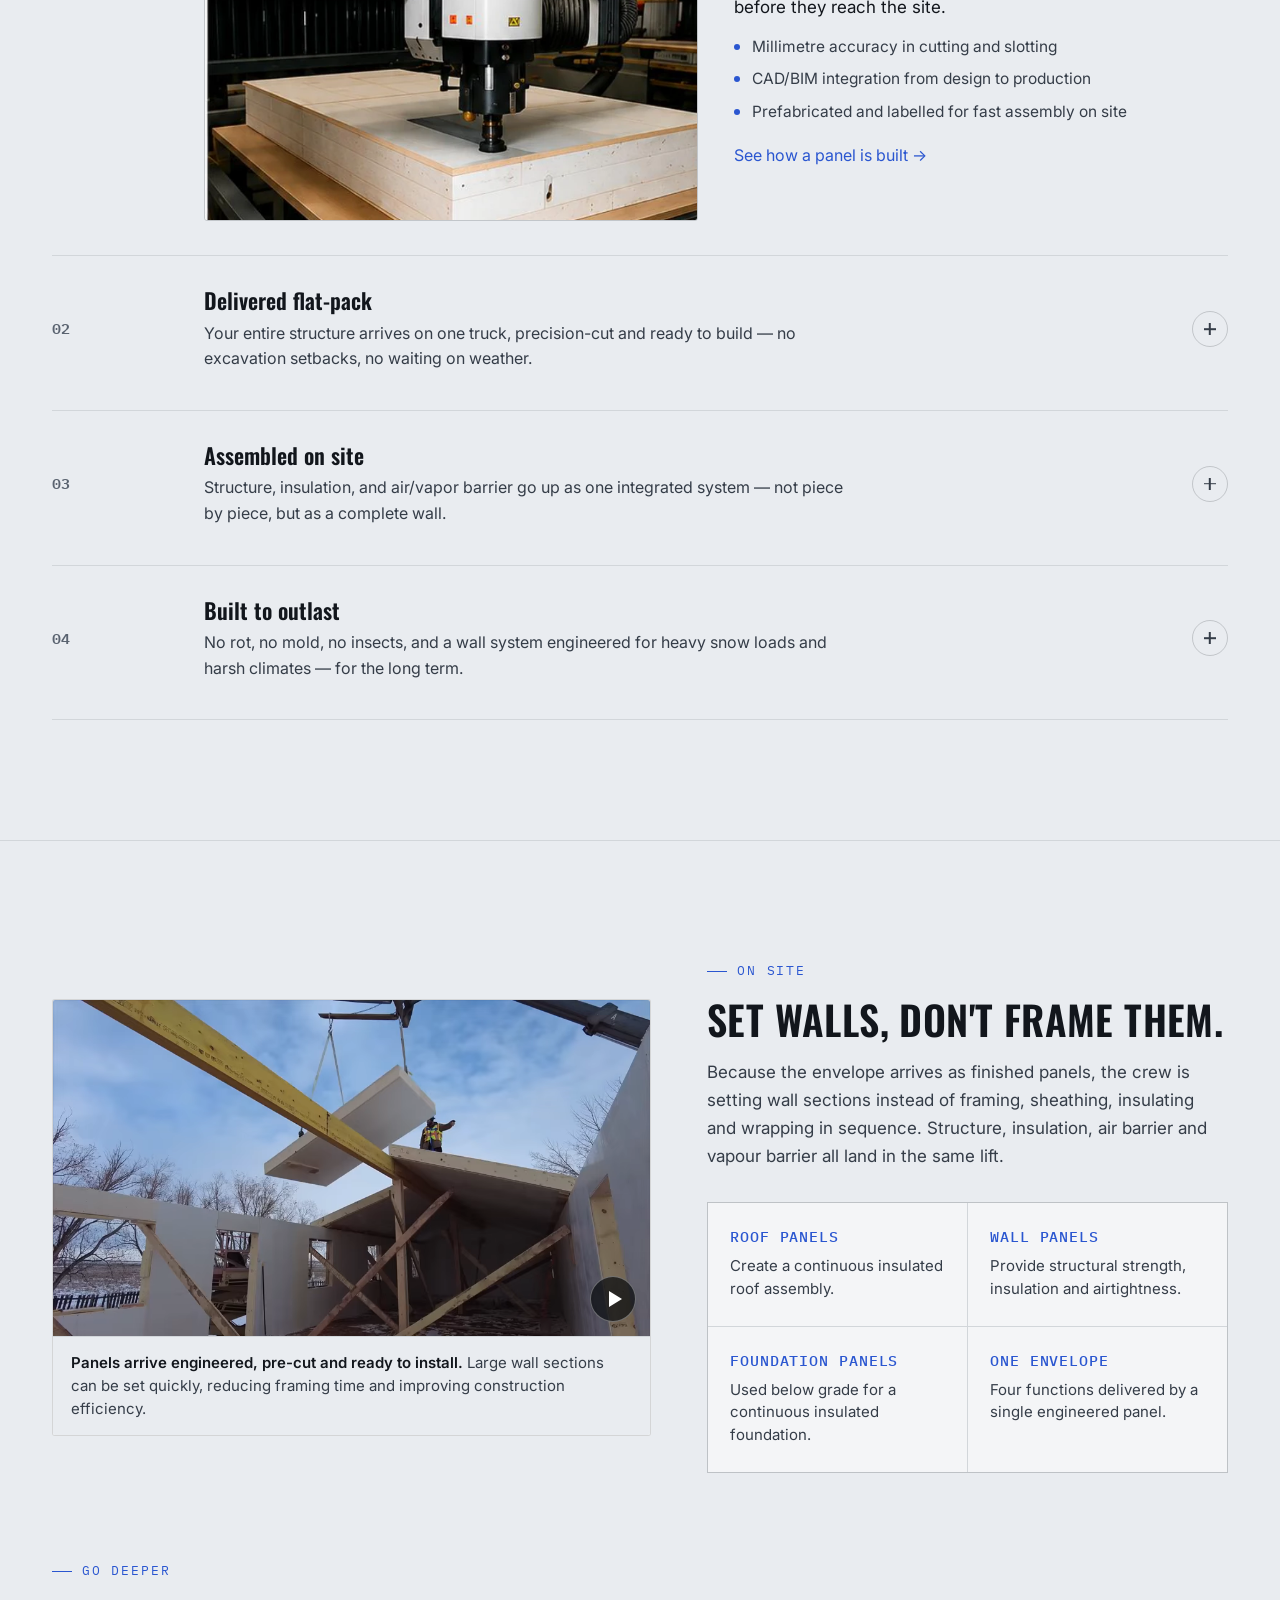
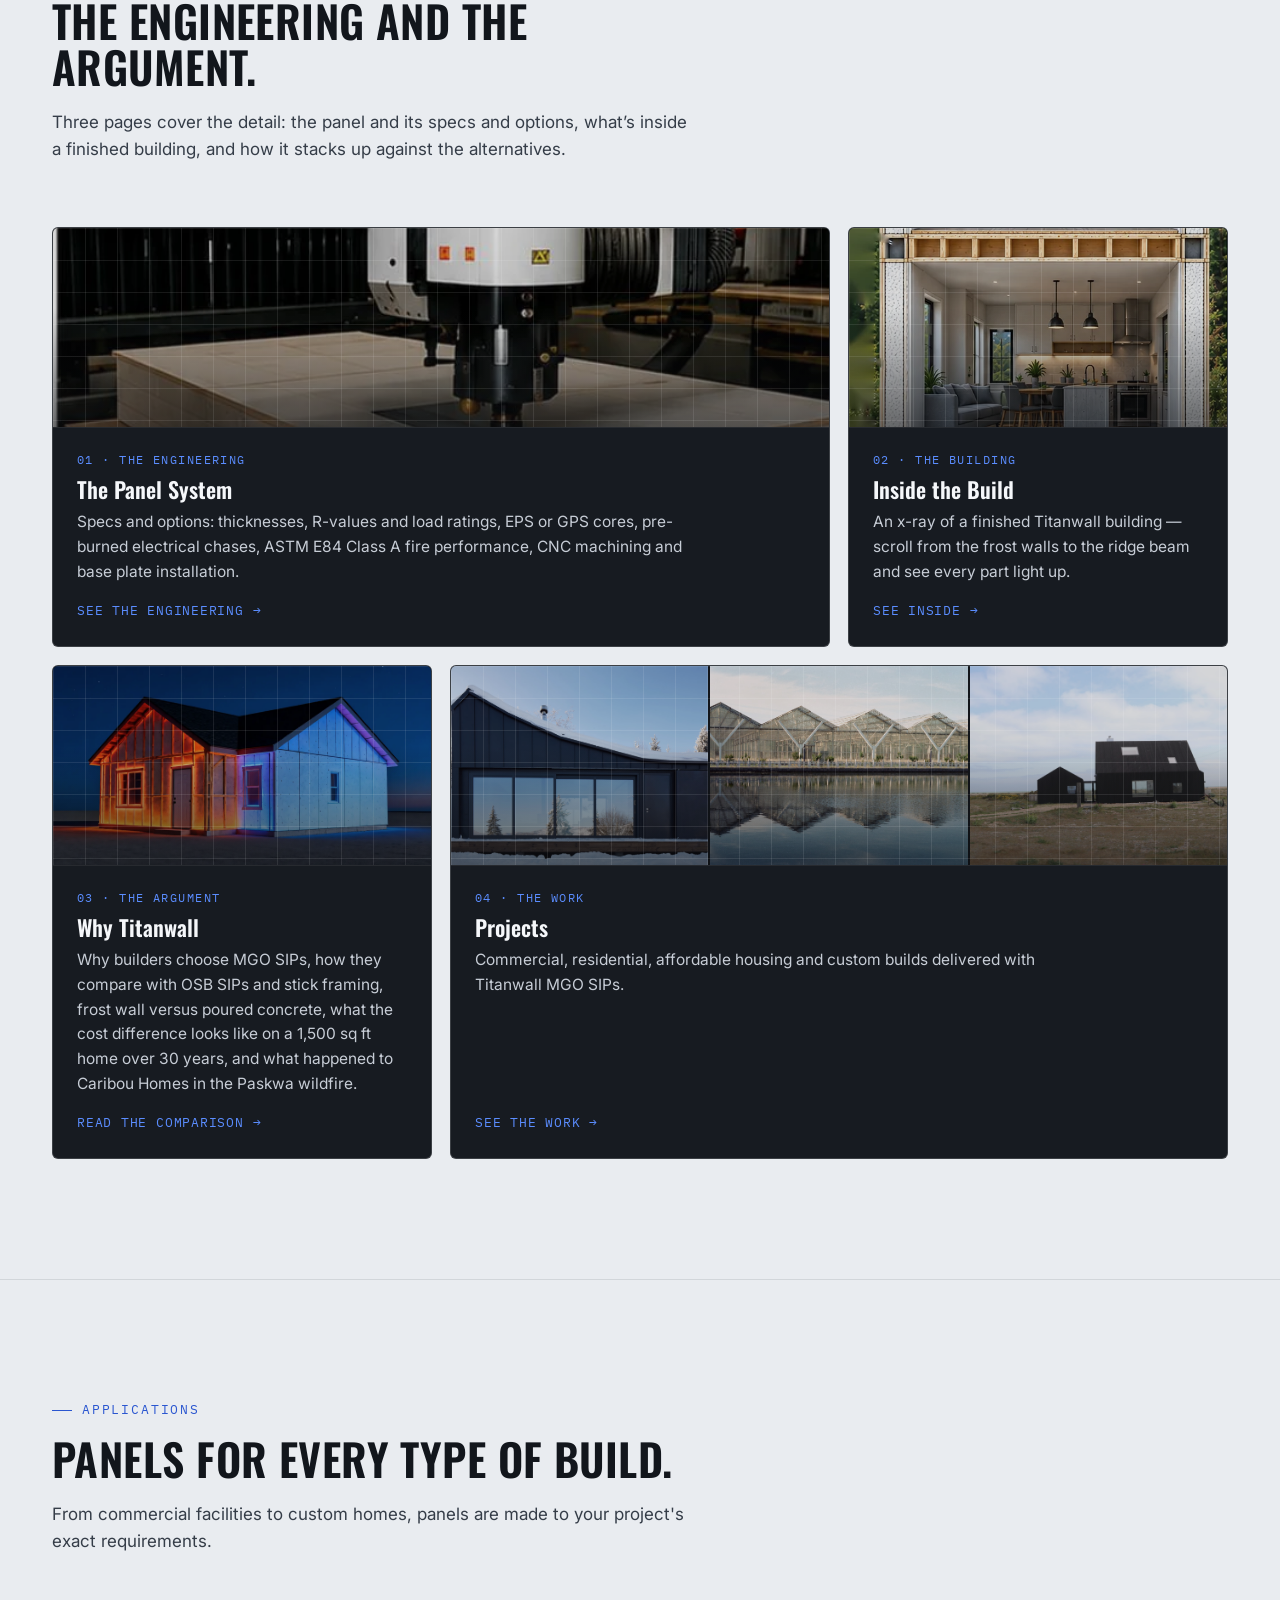
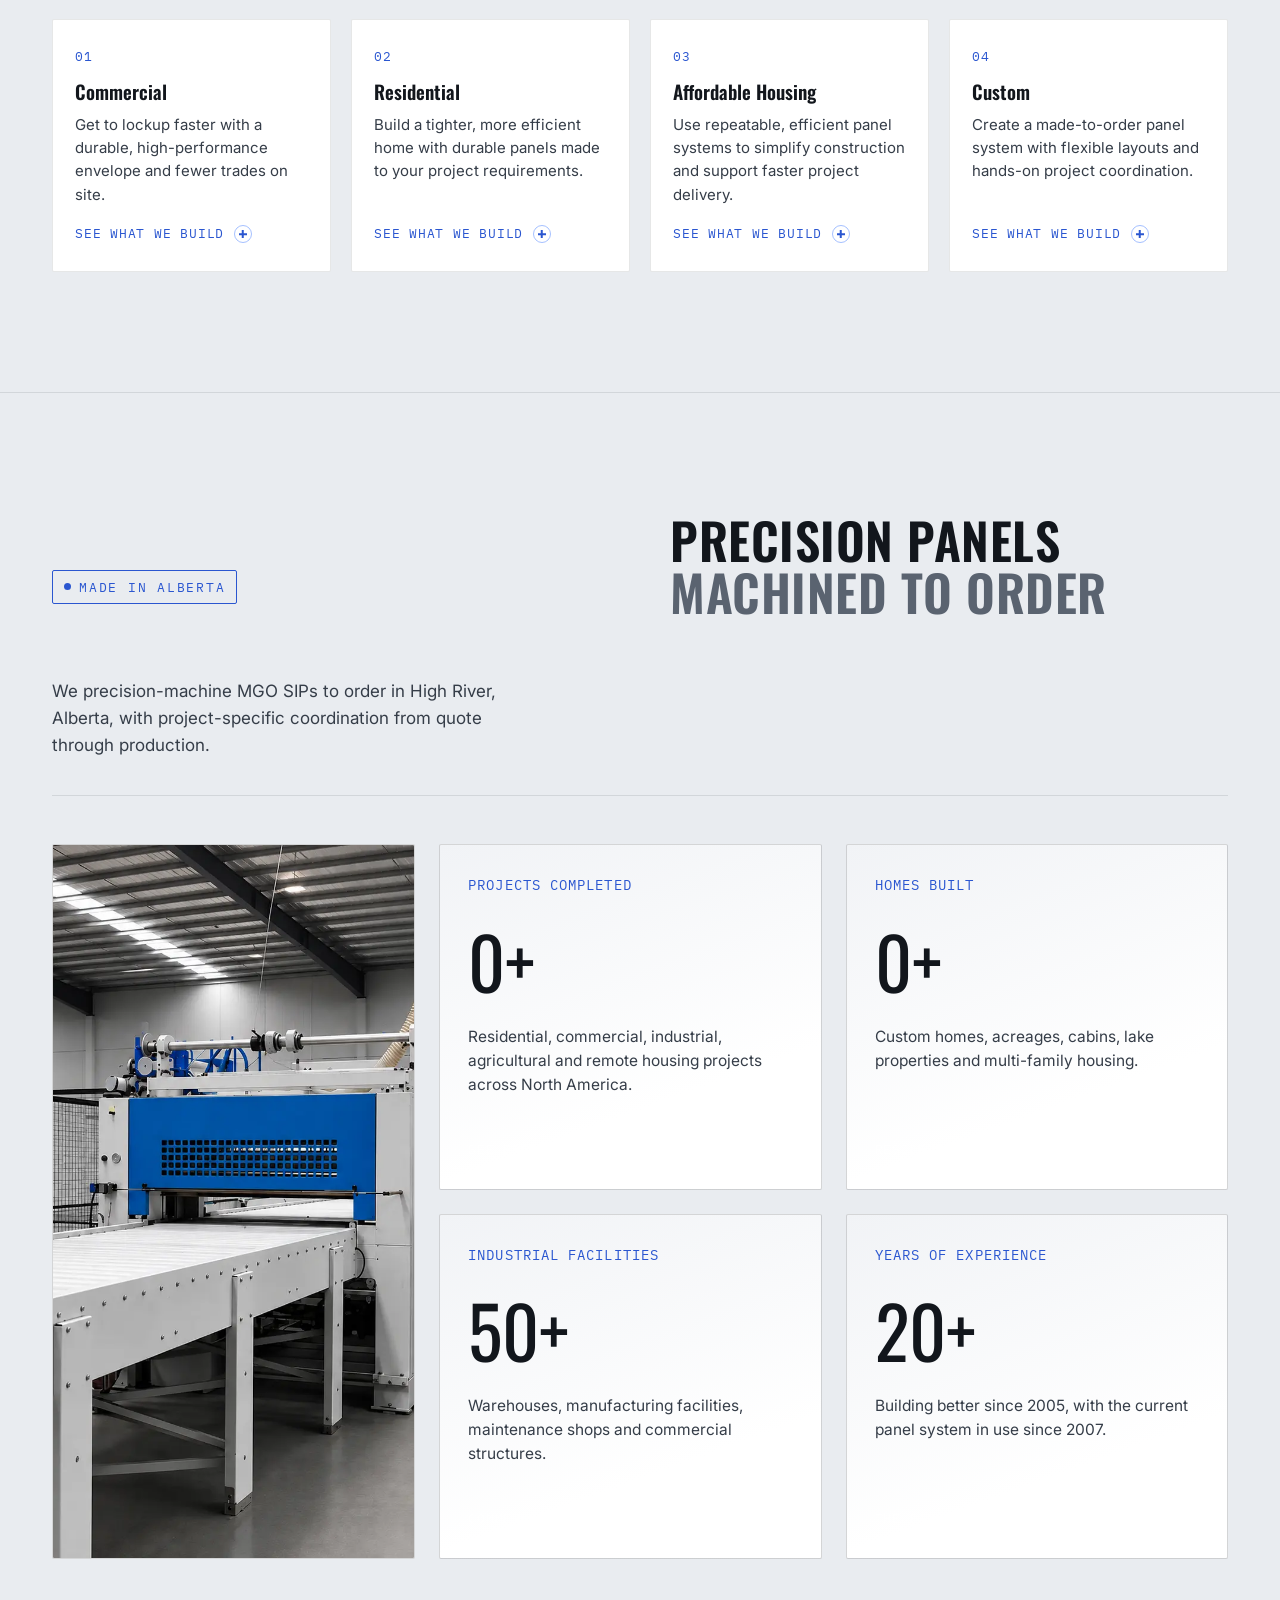
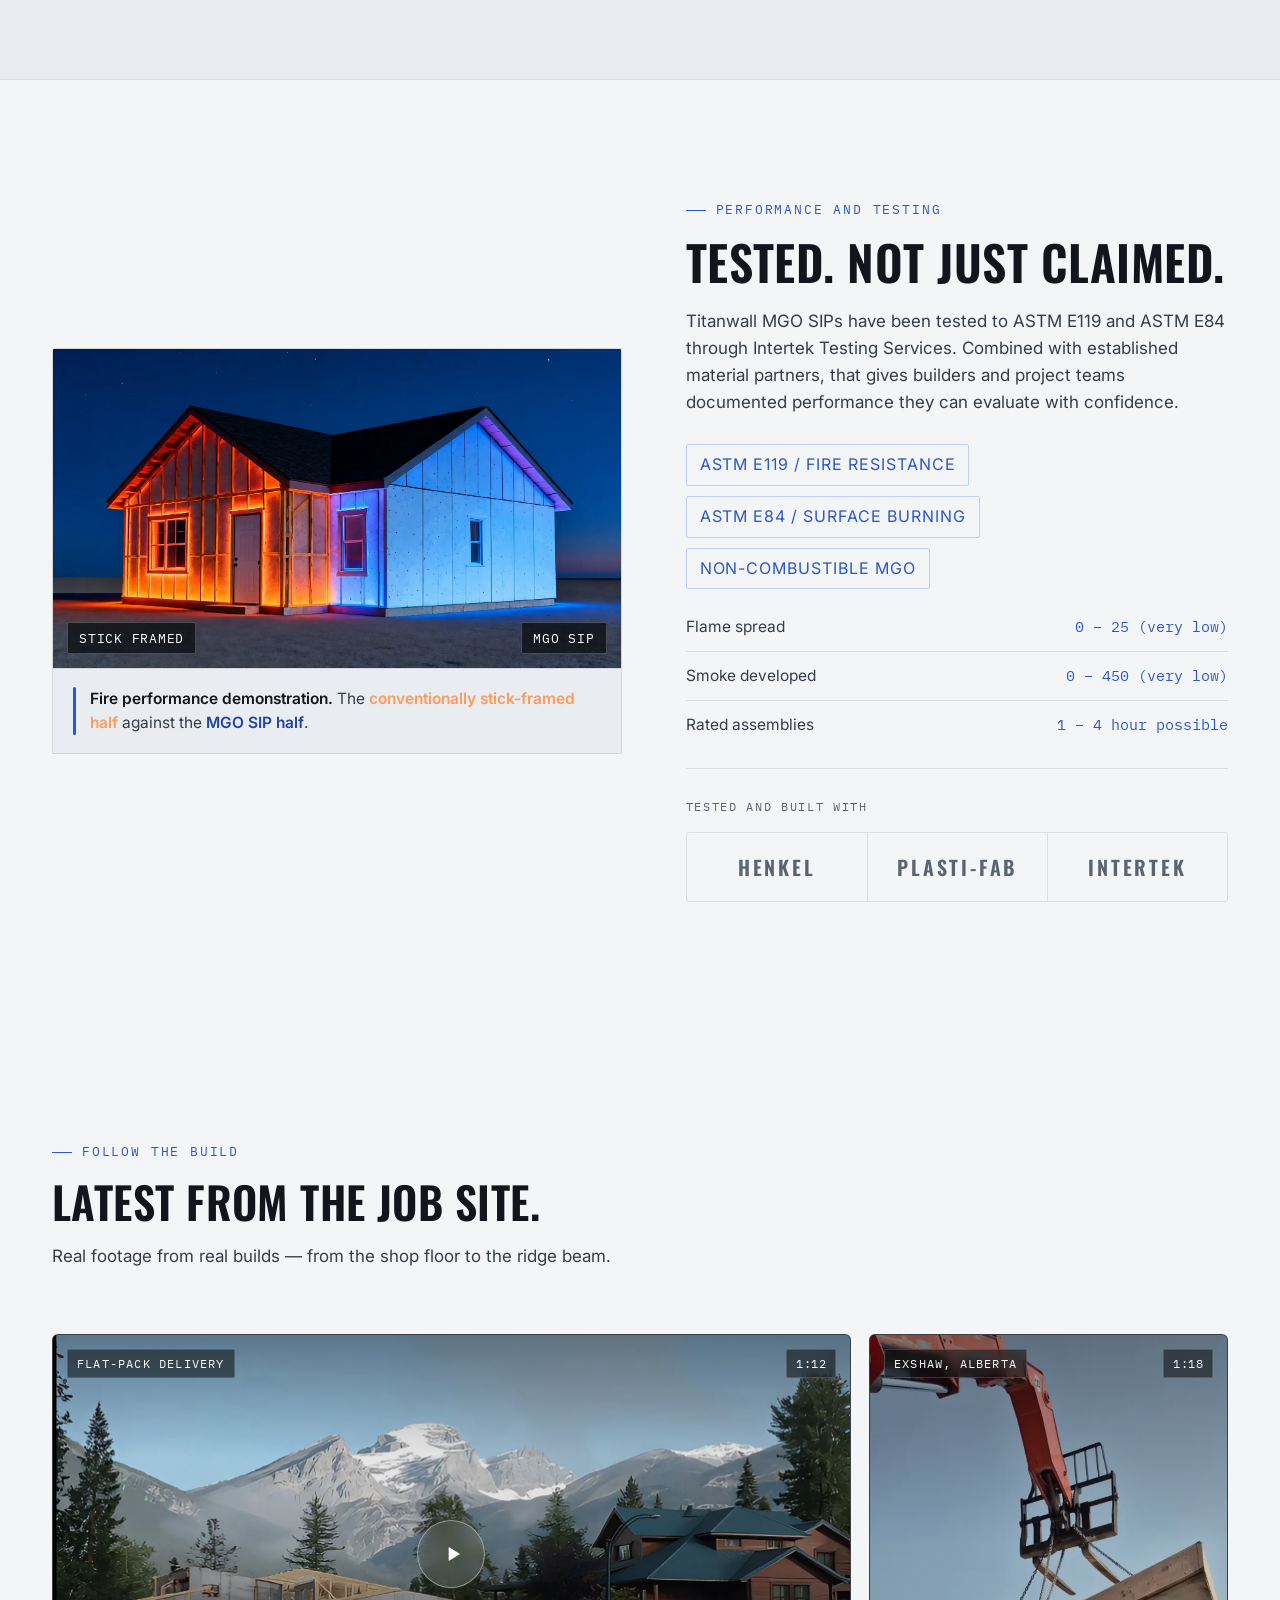
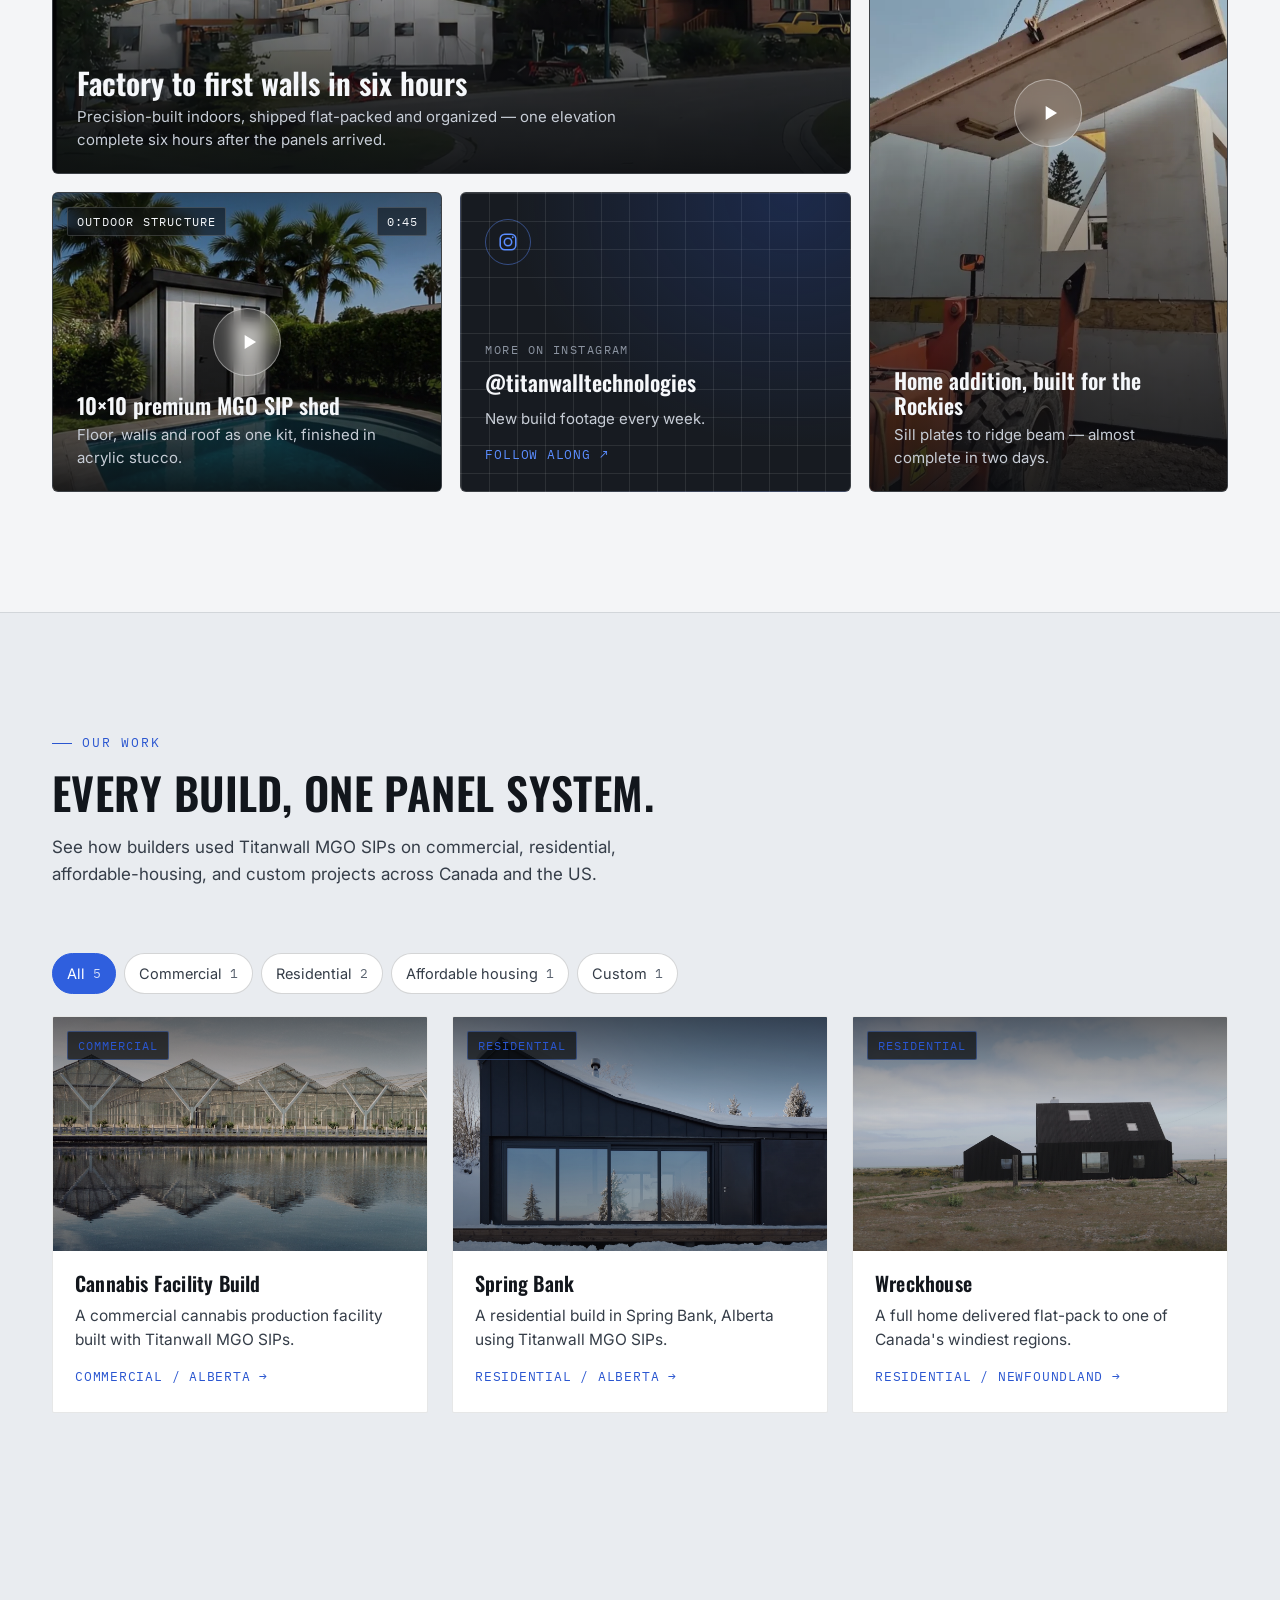
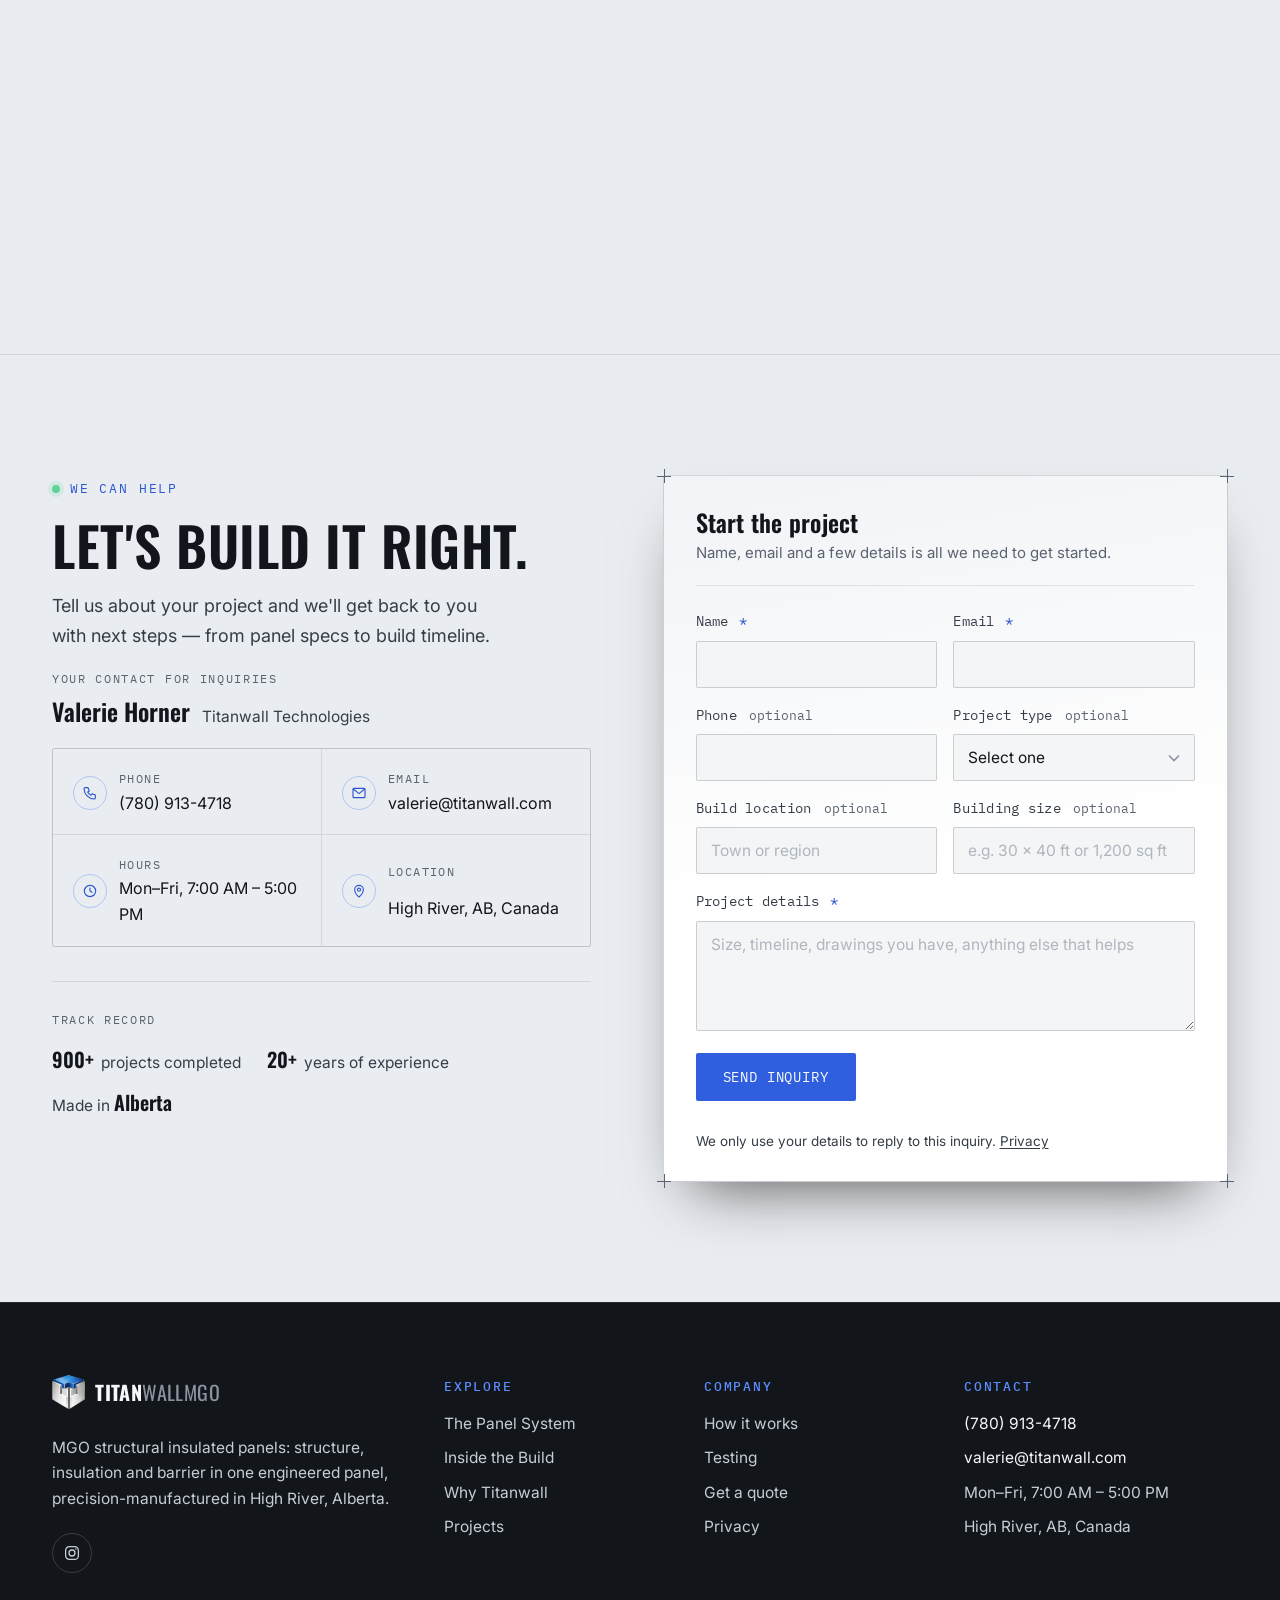
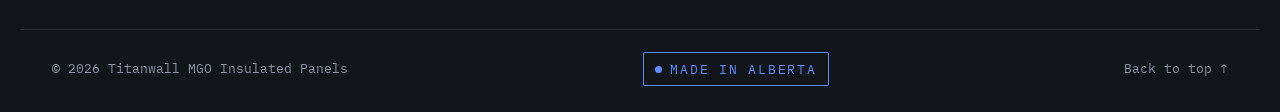
==== commit e69a4571: "Mezzanine infographic and Titanwall vs pole building comparison; building size on quote form; Made i" ====
--- a/index.html
+++ b/index.html
@@ -27,7 +27,7 @@
 <link rel="preconnect" href="https://fonts.googleapis.com">
 <link rel="preconnect" href="https://fonts.gstatic.com" crossorigin>
 <link href="https://fonts.googleapis.com/css2?family=Oswald:wght@400;500;600;700&family=Inter:wght@400;500;600;700&family=IBM+Plex+Mono:wght@400;500&display=swap" rel="stylesheet">
-<link rel="stylesheet" href="css/site.css?v=111811f321">
+<link rel="stylesheet" href="css/site.css?v=1c8923d82f">
 <!-- ld:start (maintained by tools/seo.js) -->
 <script type="application/ld+json">
 {
@@ -161,6 +161,7 @@
           <li>NO INSECTS</li>
           <li>BUILT TO LAST</li>
         </ul>
+        <p class="made-ab made-ab-hero">Made in Alberta</p>
       </div>
       <div class="hero-panel reveal" hidden>
         <div class="hero-panel-tag">PANEL / MGO-SIP</div>
@@ -620,6 +621,7 @@
   <section class="precision" id="precision" aria-labelledby="precision-h">
     <div class="container">
       <div class="precision-head reveal">
+        <span class="made-ab">Made in Alberta</span>
         <h2 id="precision-h">Precision Panels<span class="muted">Machined to Order</span></h2>
         <p>We precision-machine MGO SIPs to order in High River, Alberta, with project-specific coordination from quote through production.</p>
       </div>
@@ -859,7 +861,7 @@
           <ul>
             <li><b>900+</b> projects completed</li>
             <li><b>20+</b> years of experience</li>
-            <li>Made in <b>High River, AB</b></li>
+            <li>Made in <b>Alberta</b></li>
           </ul>
         </div>
       </div>
@@ -917,9 +919,15 @@
             </select>
           </div>
         </div>
-        <div class="field">
-          <label for="location">Build location <span class="opt">optional</span></label>
-          <input id="location" name="location" type="text" autocomplete="address-level2" maxlength="120" placeholder="Town or region">
+        <div class="field-row">
+          <div class="field">
+            <label for="location">Build location <span class="opt">optional</span></label>
+            <input id="location" name="location" type="text" autocomplete="address-level2" maxlength="120" placeholder="Town or region">
+          </div>
+          <div class="field">
+            <label for="building_size">Building size <span class="opt">optional</span></label>
+            <input id="building_size" name="building_size" type="text" maxlength="80" placeholder="e.g. 30 &times; 40 ft or 1,200 sq ft">
+          </div>
         </div>
         <div class="field">
           <label for="message">Project details <span class="req" aria-hidden="true">*</span></label>
@@ -990,11 +998,12 @@
   </div>
   <div class="container footer-bottom">
     <span>&copy; 2026 Titanwall MGO Insulated Panels</span>
+    <span class="made-ab">Made in Alberta</span>
     <a href="#top">Back to top &#8593;</a>
   </div>
 </footer>
 
-<script src="js/site.js?v=1133873e67"></script>
+<script src="js/site.js?v=a0fc927655"></script>
 
 </body>
 </html>
--- a/css/site.css
+++ b/css/site.css
@@ -3626,3 +3626,31 @@
 /* base plate step 6: caulk bead */
 .bp-svg .caulk{fill:none;stroke:#f1f3f5;stroke-width:5;stroke-linecap:round;stroke-linejoin:round;stroke-dasharray:1;stroke-dashoffset:0;}
 .play .now .caulk{animation:bpDraw 1.1s cubic-bezier(.4,0,.2,1) both;}
+
+/* ===== MADE IN ALBERTA badge ===== */
+.made-ab{
+  display:inline-flex;align-items:center;gap:8px;width:max-content;
+  font-family:var(--font-mono);font-size:12.5px;letter-spacing:.14em;text-transform:uppercase;
+  color:var(--cobalt-light);border:1px solid currentColor;border-radius:2px;padding:6px 11px;
+}
+.made-ab::before{content:"";width:7px;height:7px;background:currentColor;border-radius:50%;}
+.made-ab-hero{margin-top:22px;color:#fff;border-color:rgba(255,255,255,.55);}
+.precision-head .made-ab{margin-bottom:14px;}
+
+/* ===== MEZZANINE infographic + Titanwall vs pole building ===== */
+.mez-info{margin:56px 0 0;border:1px solid var(--line-strong);border-radius:4px;overflow:hidden;background:var(--panel);}
+.mez-info img{display:block;width:100%;height:auto;}
+.mez-info figcaption{padding:10px 16px;font-size:13.5px;color:var(--steel);border-top:1px solid var(--line);}
+.mez-vs{margin-top:48px;}
+.mez-vs .mzv-grid{display:grid;grid-template-columns:1fr 1fr;gap:18px;margin-top:18px;}
+.mez-vs .mzv-col{border:1px solid var(--line-strong);border-radius:4px;background:var(--panel);overflow:hidden;}
+.mez-vs .mzv-head{padding:12px 18px;font-family:var(--font-mono);font-size:13px;letter-spacing:.1em;text-transform:uppercase;color:#fff;background:#5a6370;}
+.mez-vs .mzv-own .mzv-head{background:var(--cobalt);}
+.mez-vs .mzv-list{list-style:none;padding:8px 18px 12px;}
+.mez-vs .mzv-list li{position:relative;padding:9px 0 9px 30px;border-bottom:1px solid var(--line);font-size:15.5px;}
+.mez-vs .mzv-list li:last-child{border-bottom:0;}
+.mez-vs .mzv-list li::before{position:absolute;left:0;top:8px;width:20px;height:20px;border-radius:50%;display:flex;align-items:center;justify-content:center;font-size:12px;font-weight:700;color:#fff;}
+.mez-vs .mzv-list.yes li::before{content:"\2713";background:#1f9d57;}
+.mez-vs .mzv-list.no li::before{content:"\2715";background:#d2443c;}
+.mez-vs .mez-note{margin-top:14px;}
+@media(max-width:640px){.mez-vs .mzv-grid{grid-template-columns:1fr;}.mez-info{margin-top:40px;}}
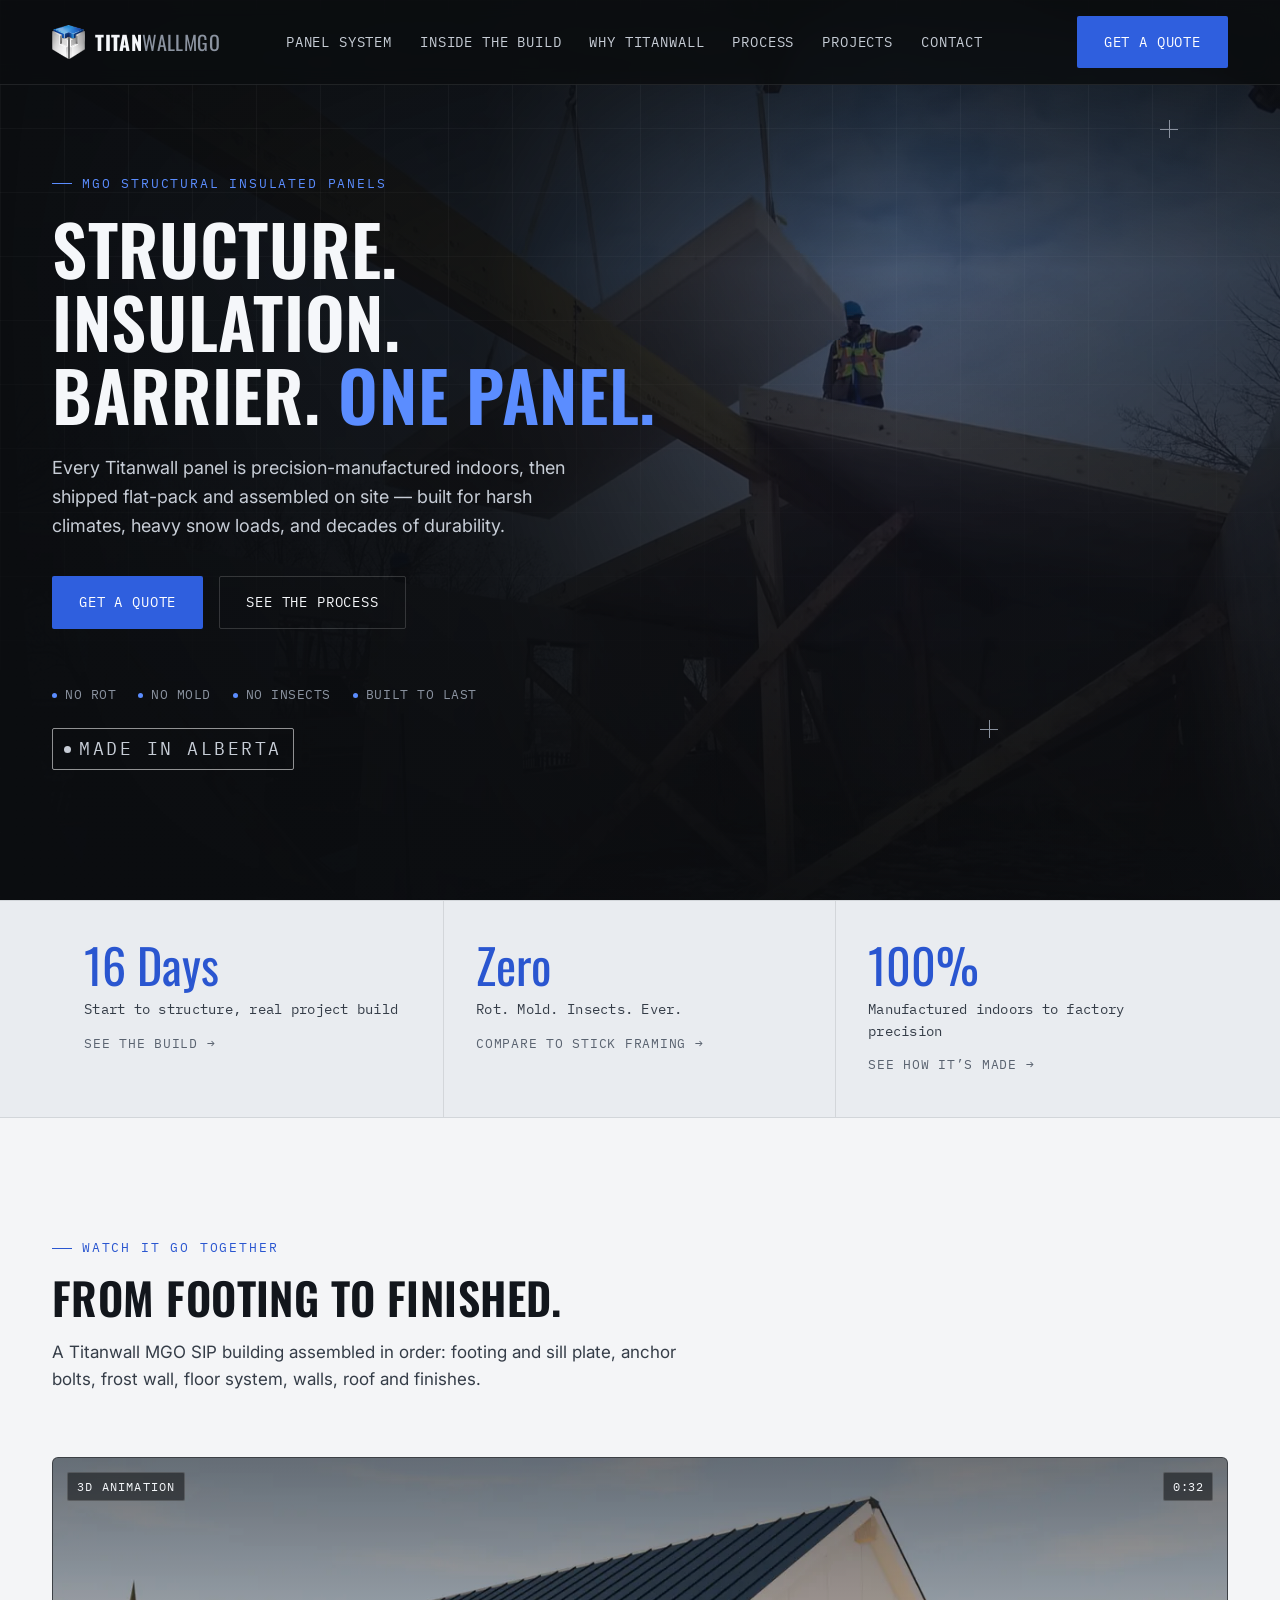
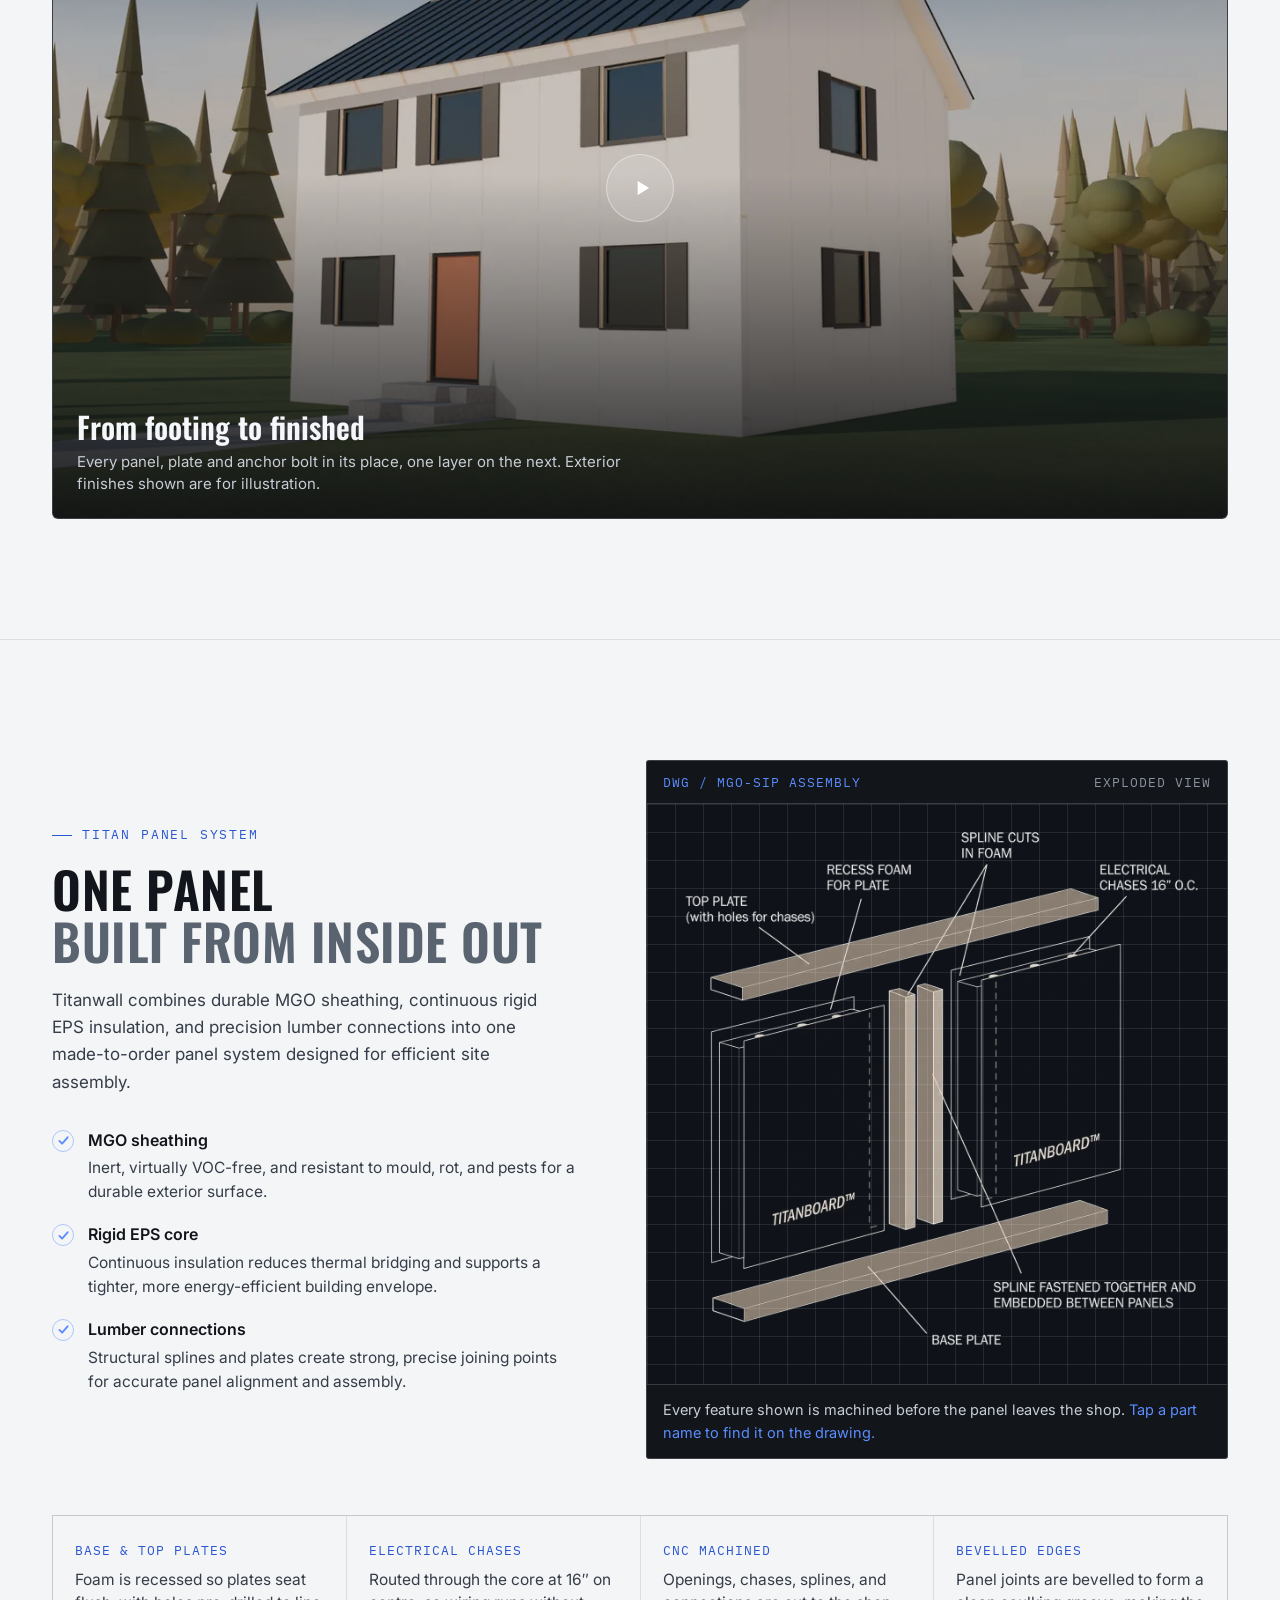
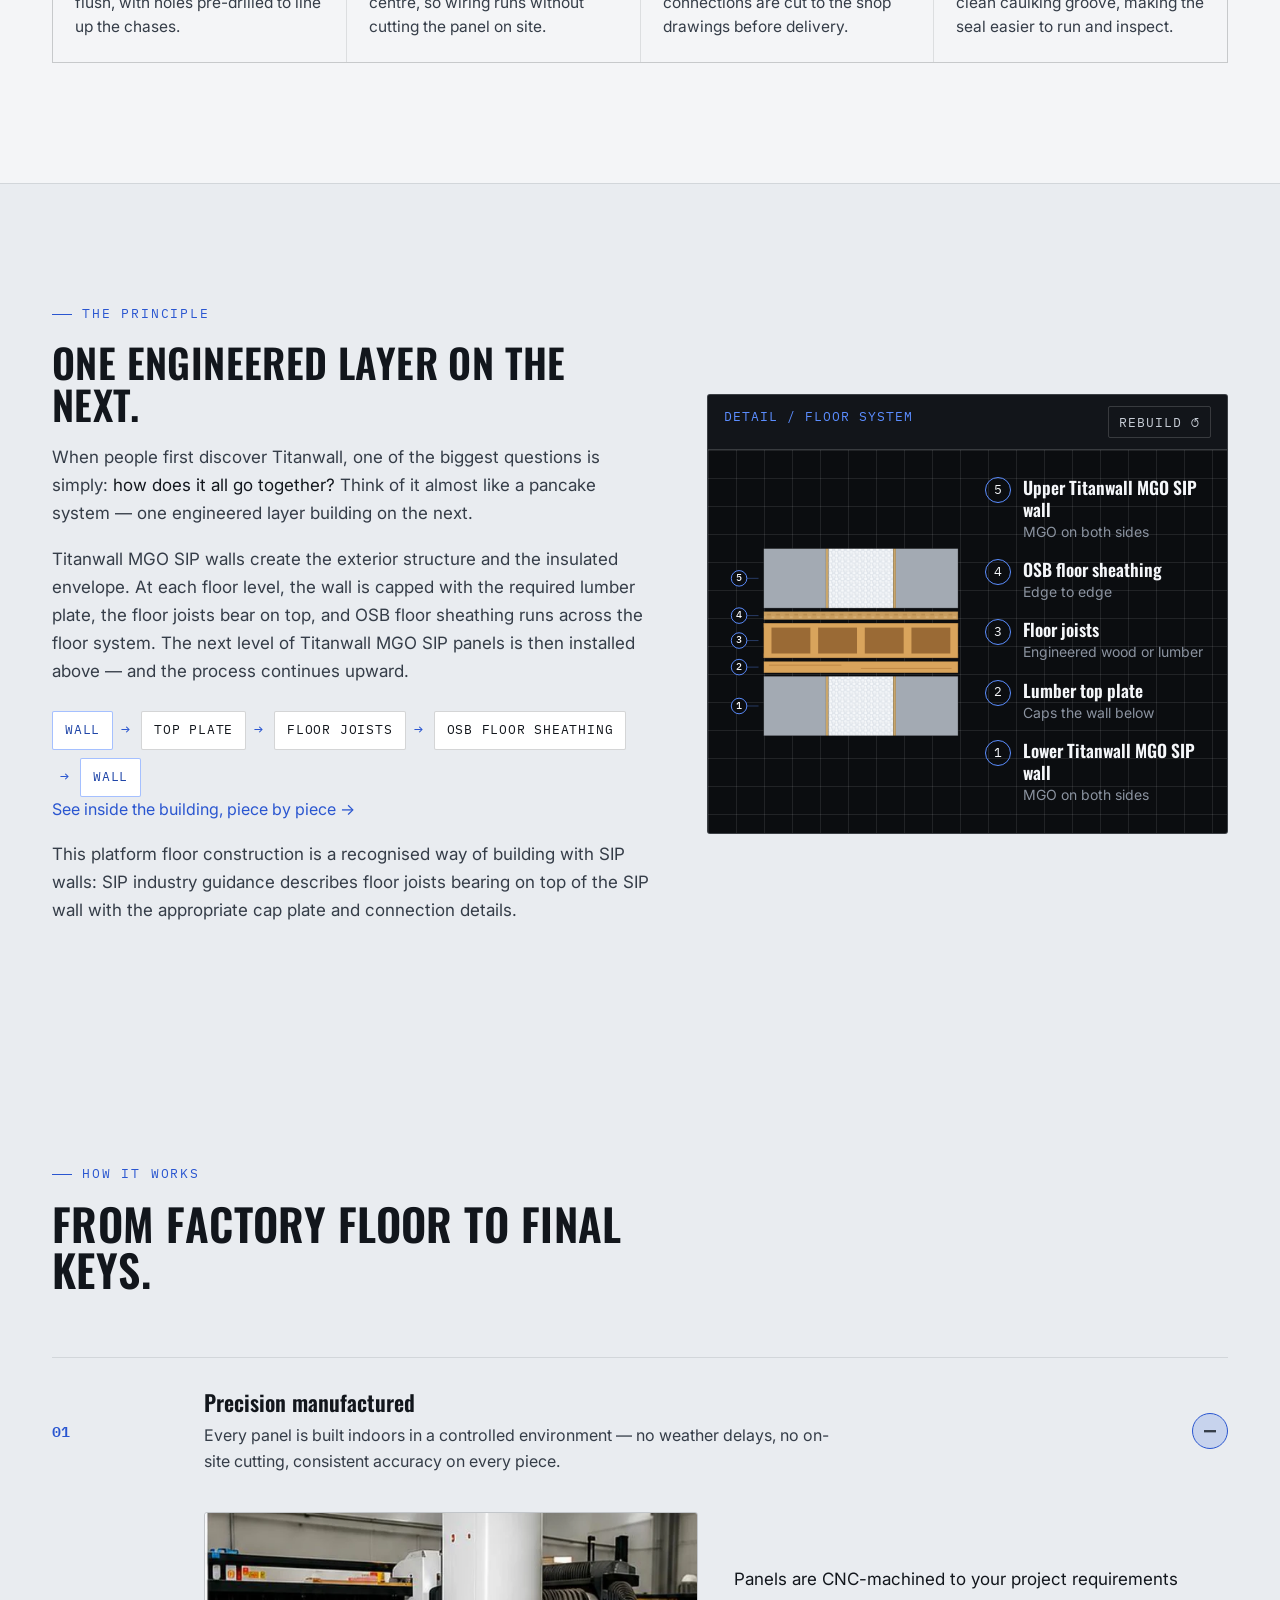
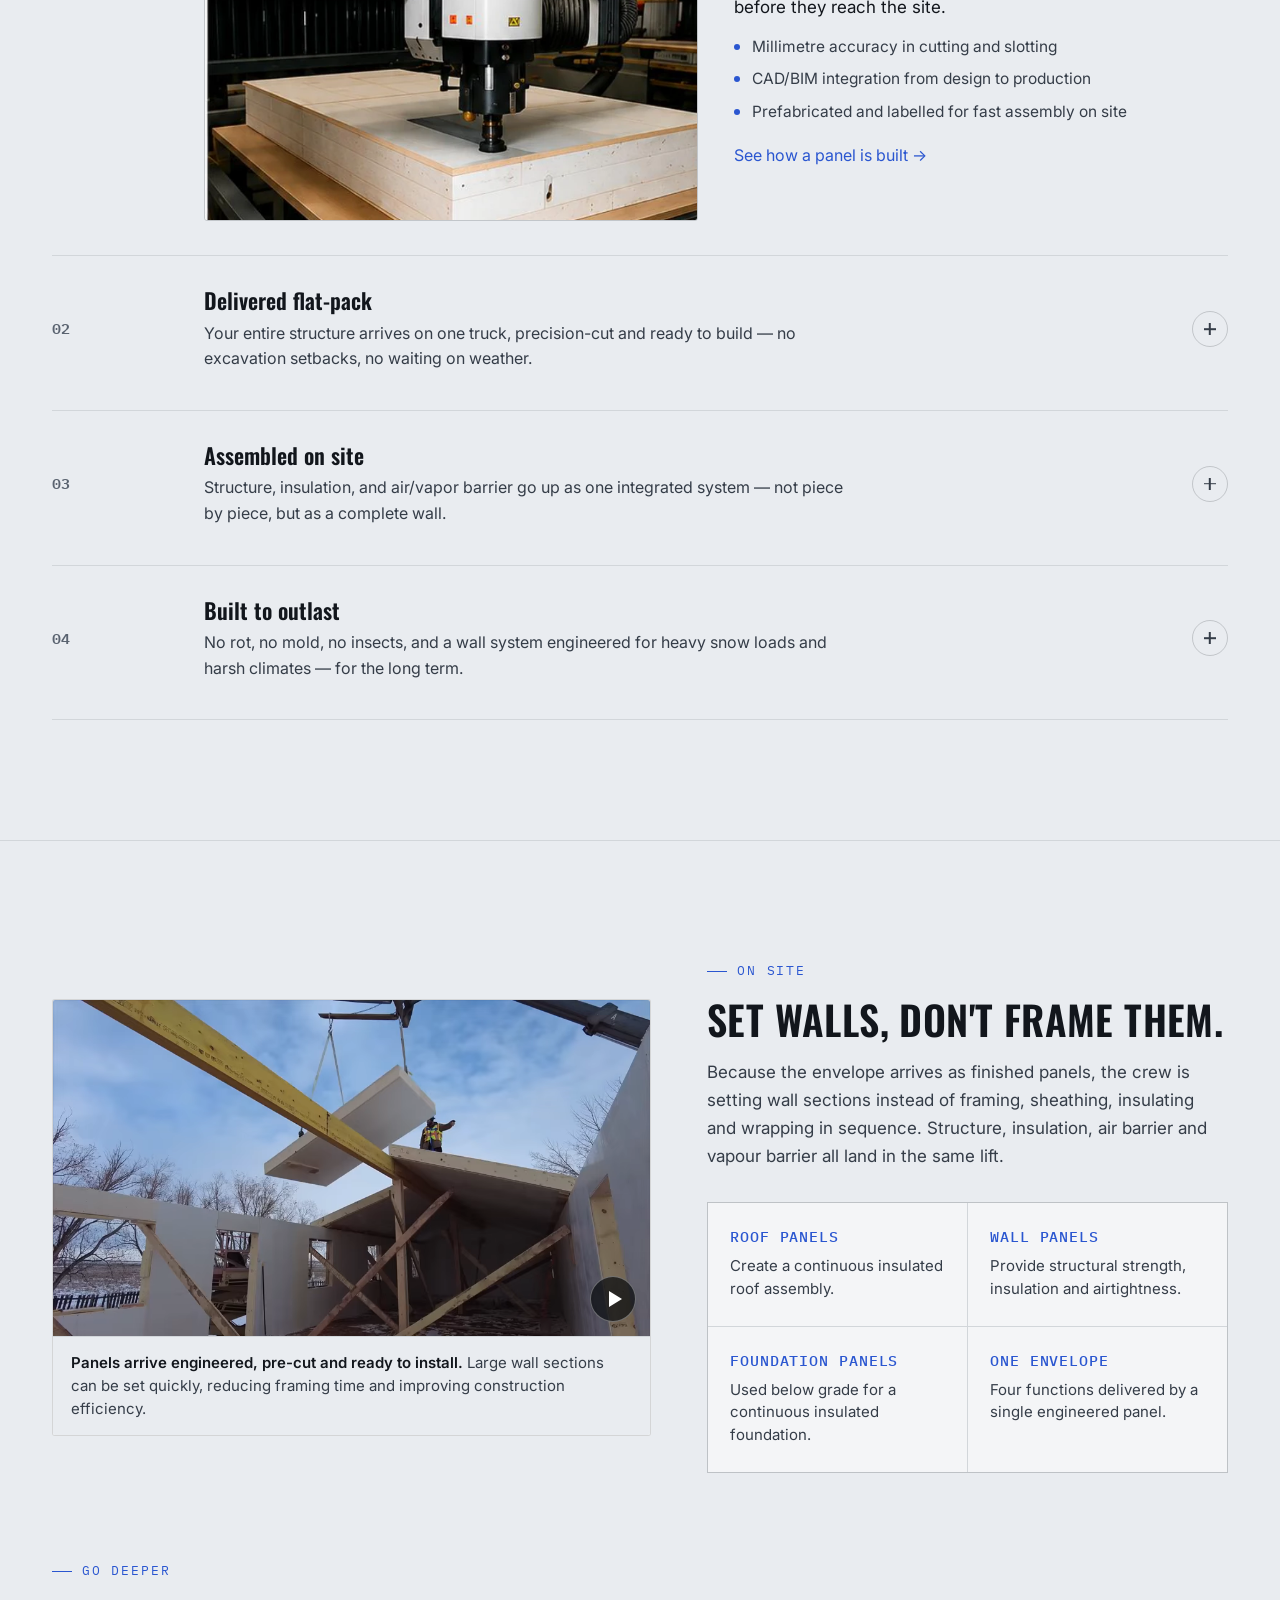
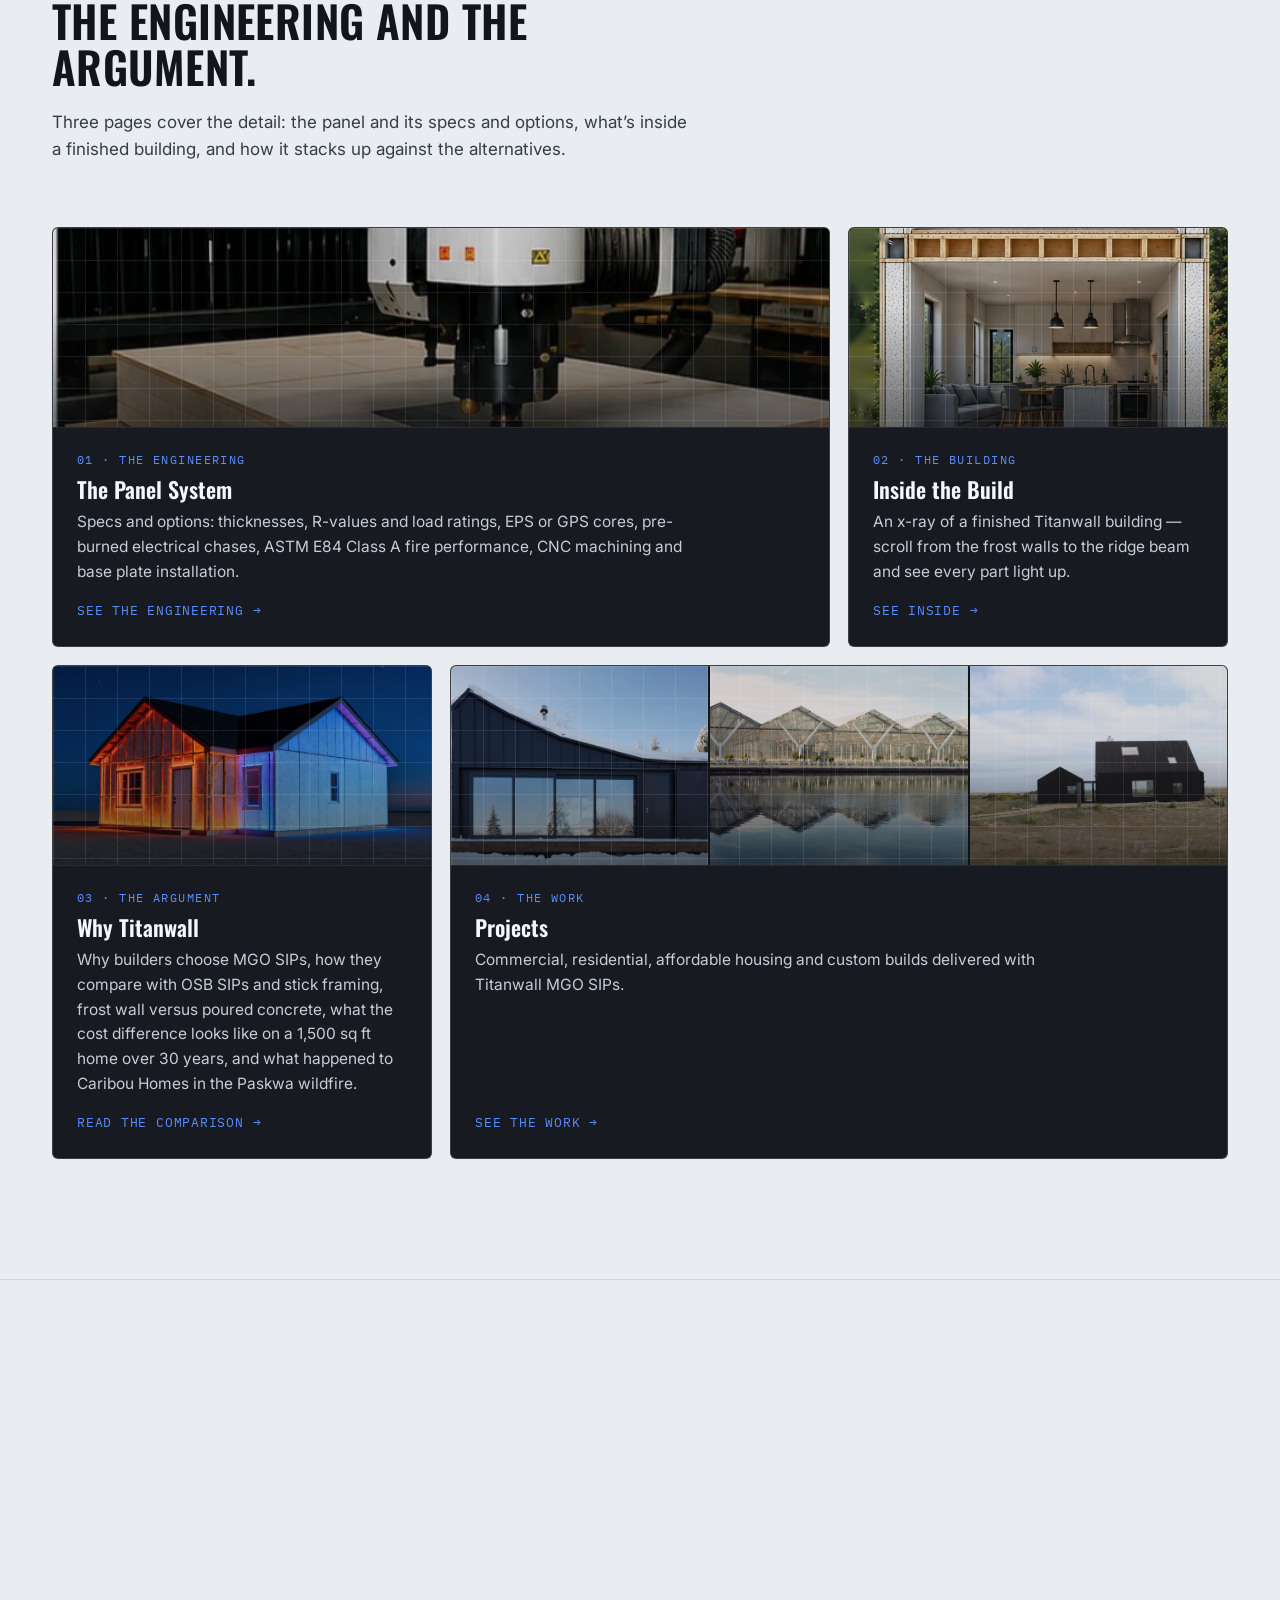
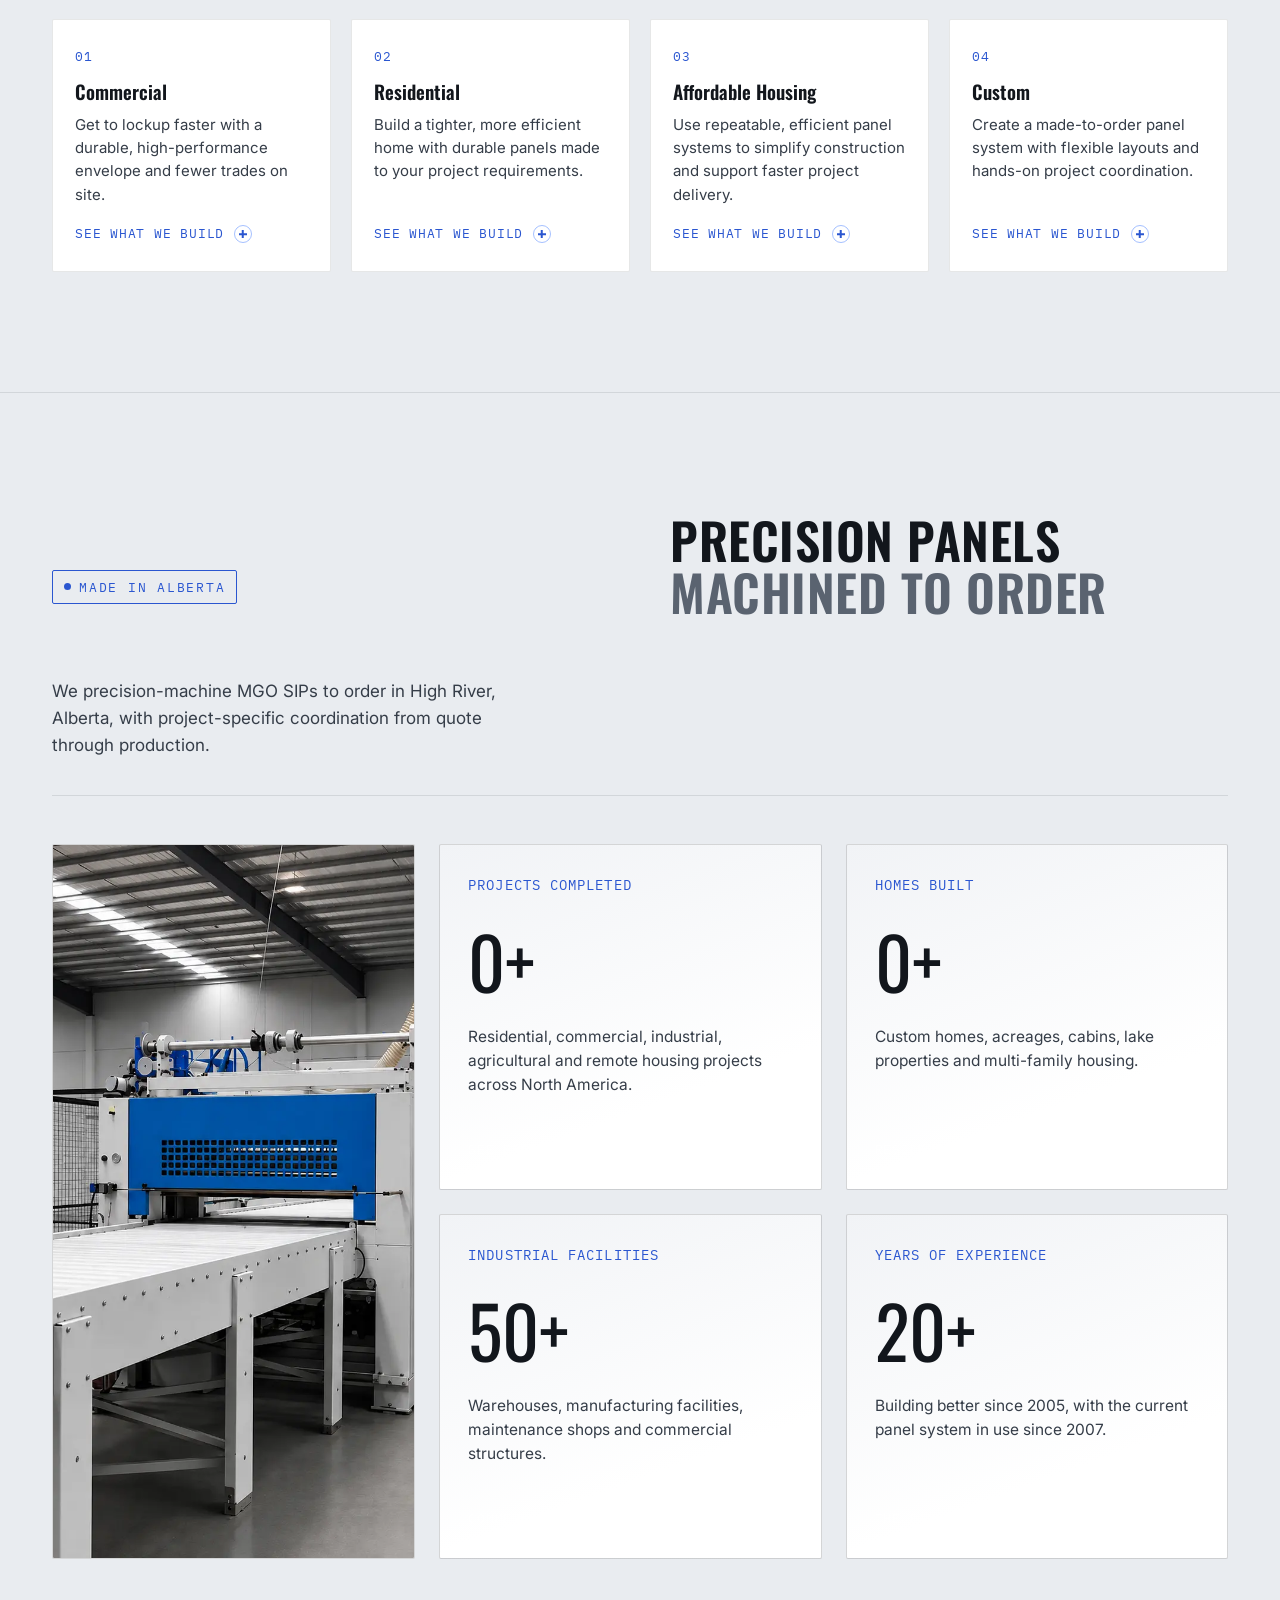
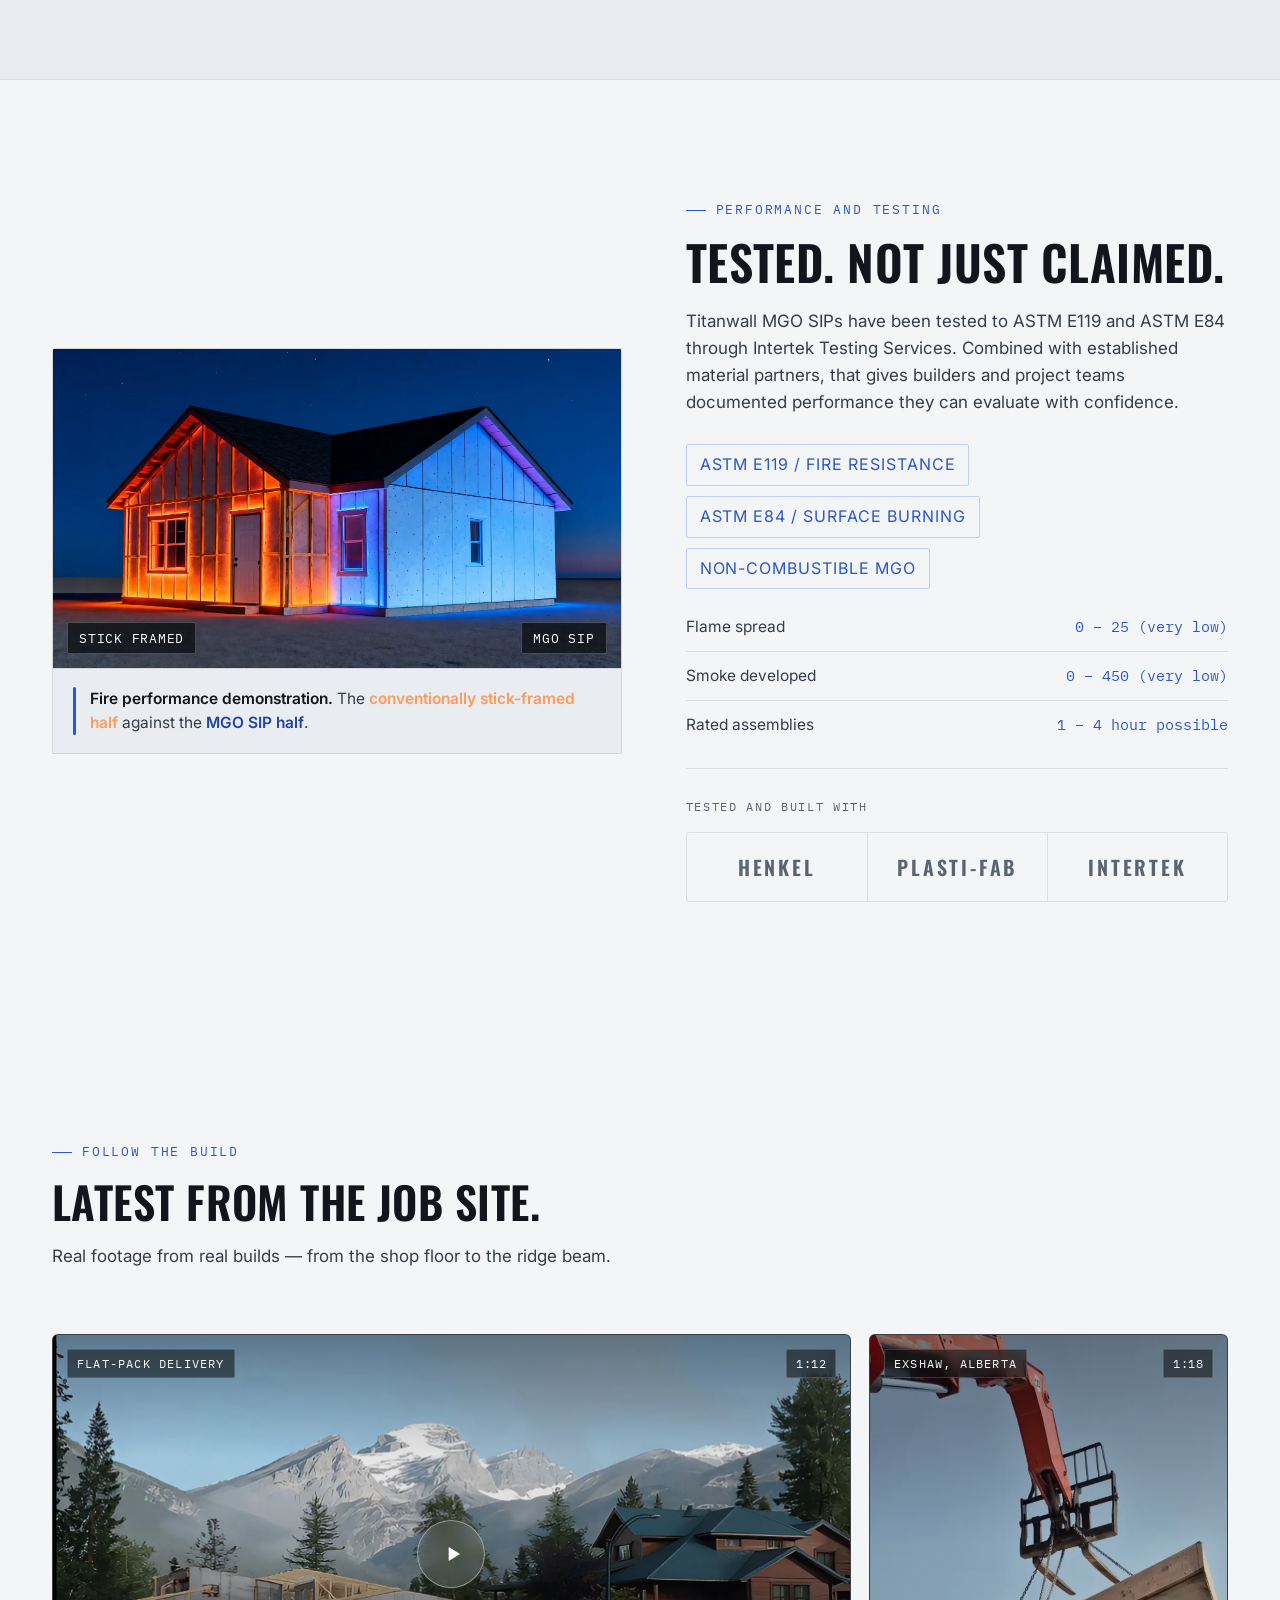
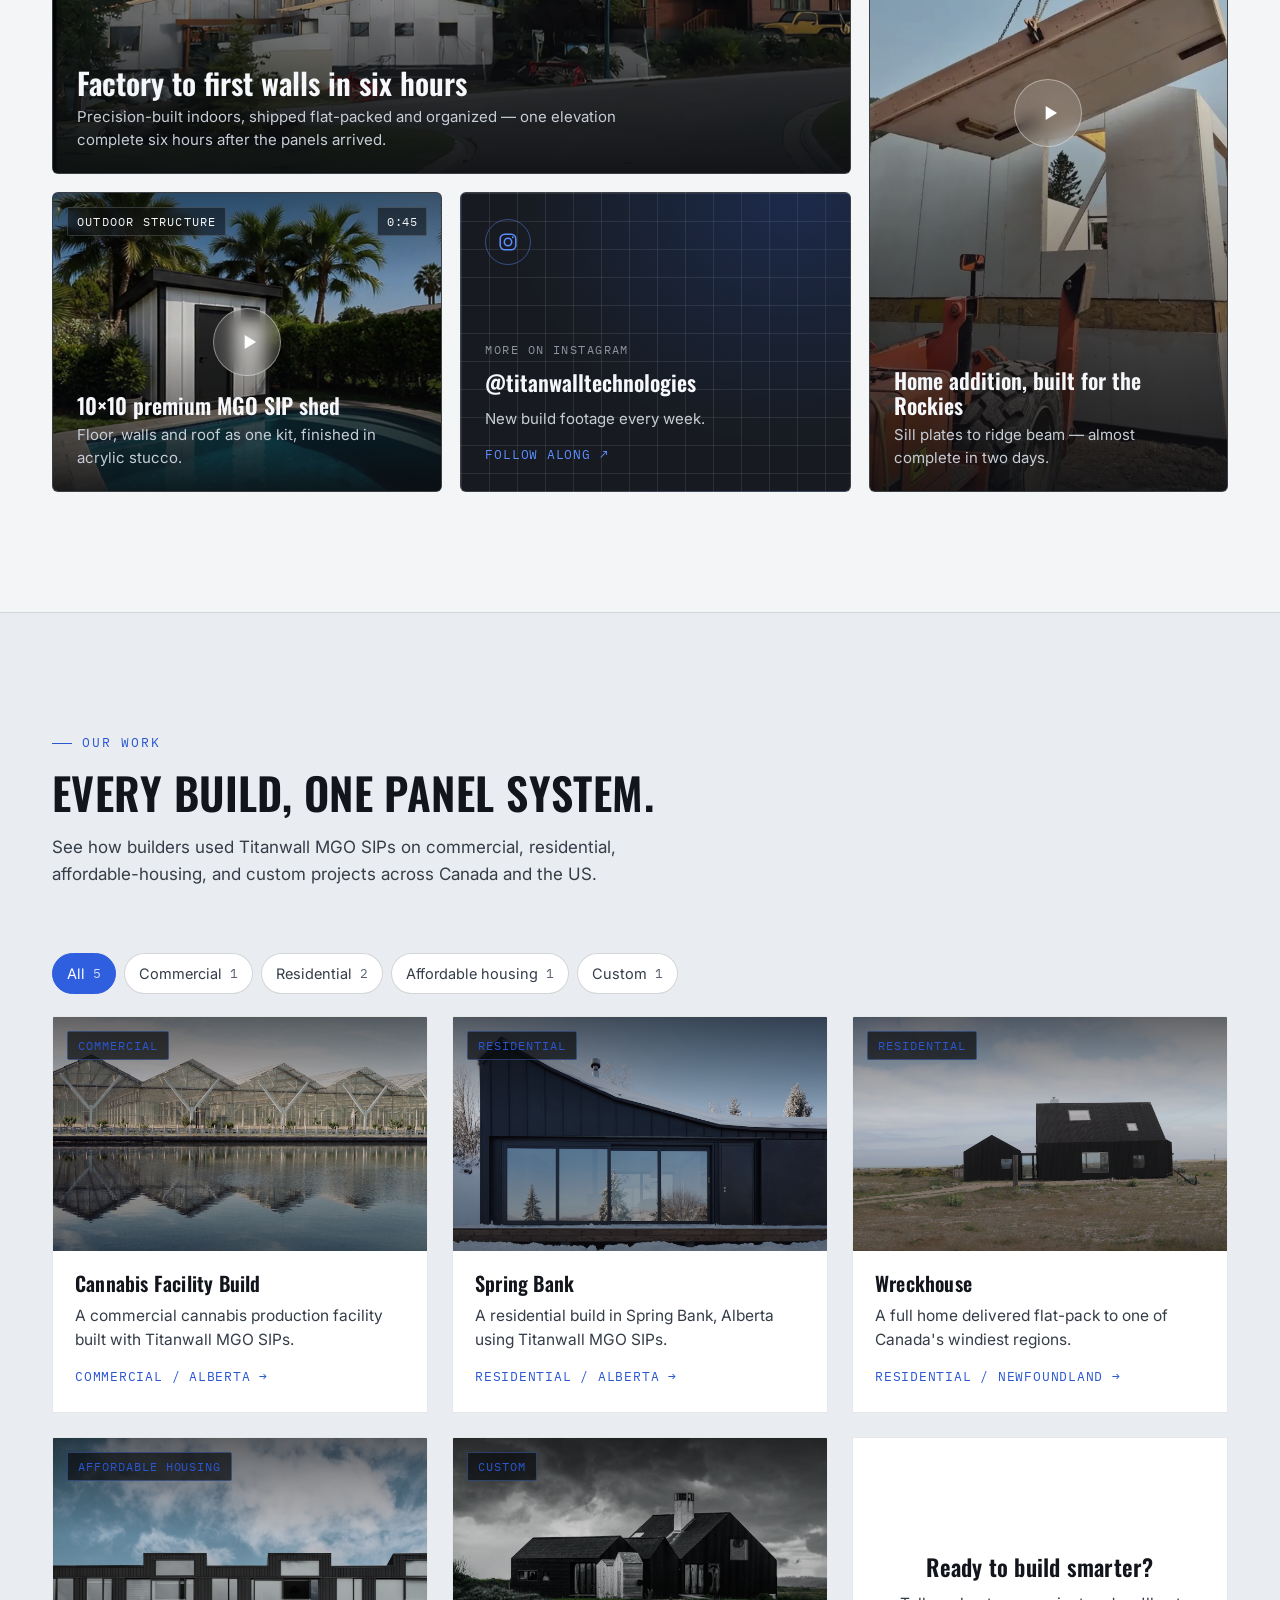
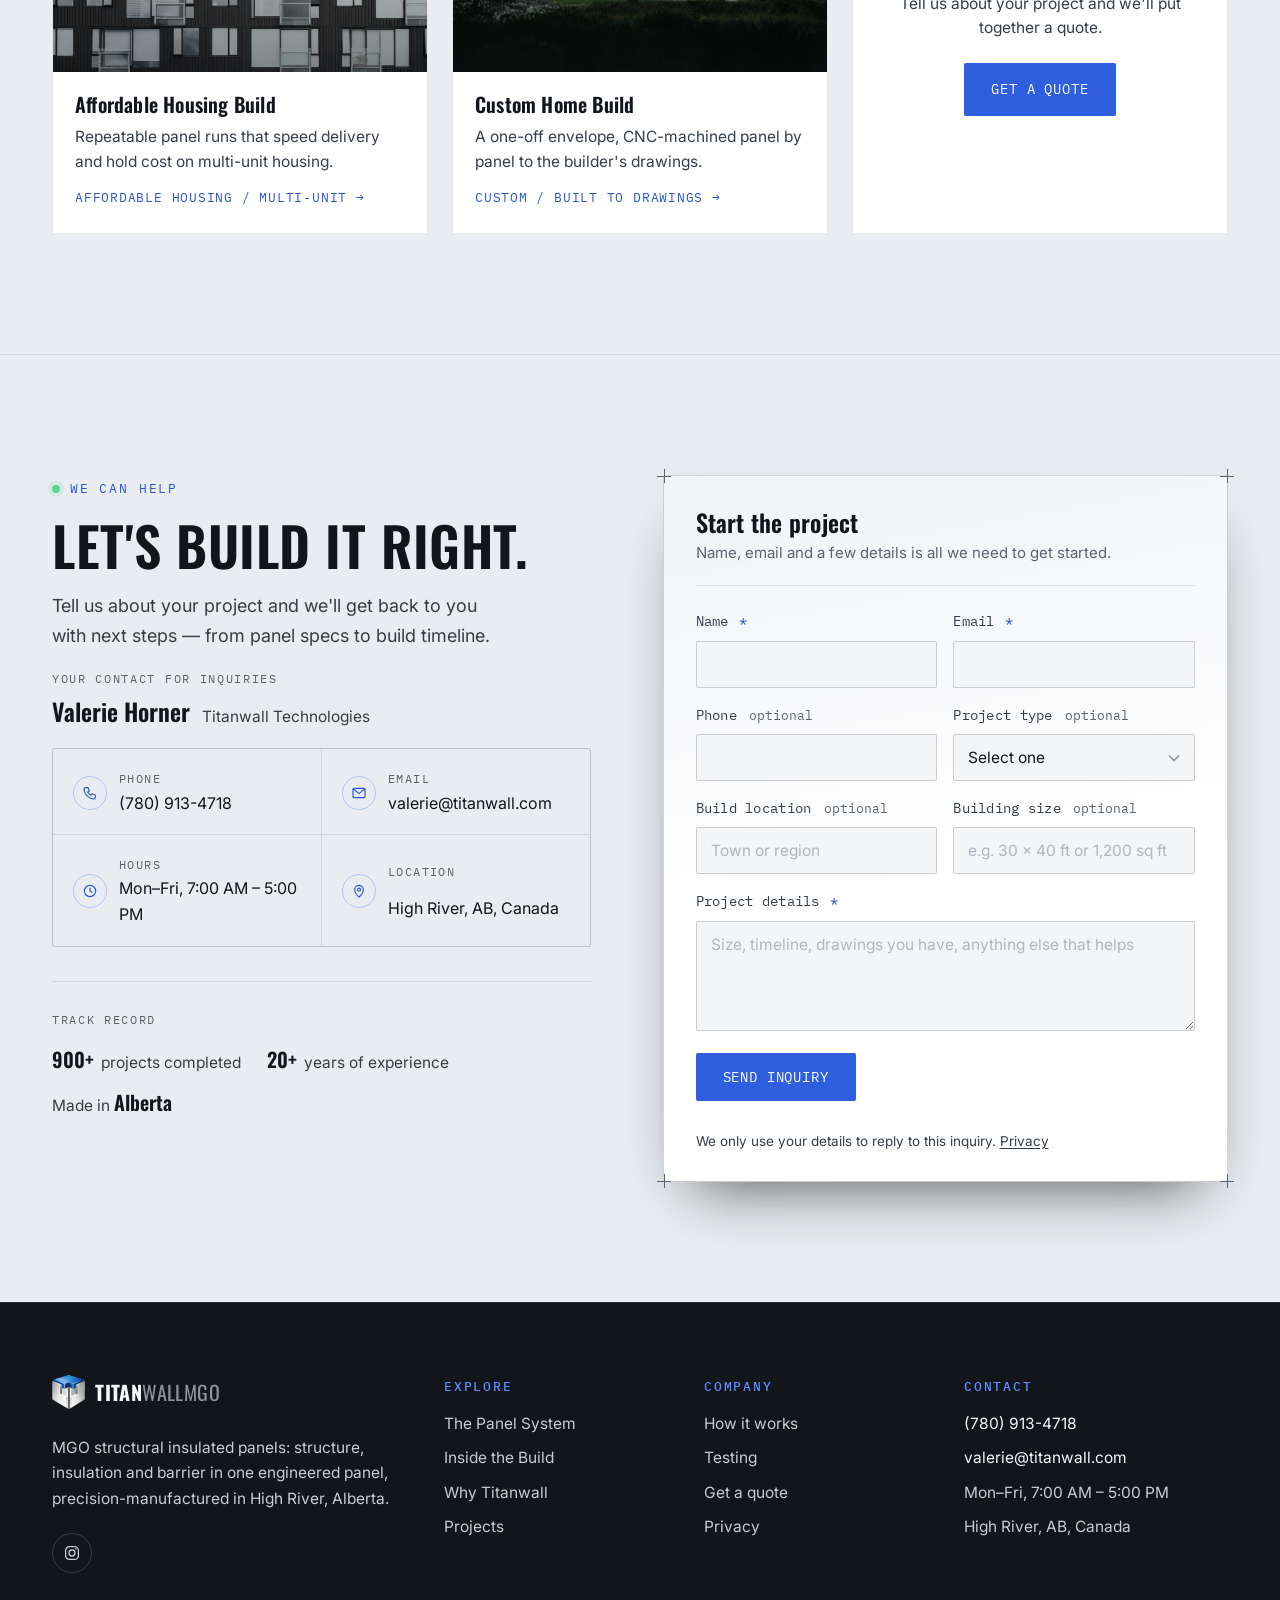
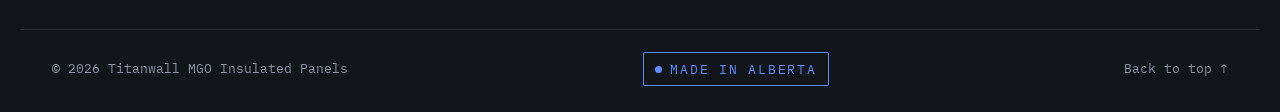
==== commit 80b254c2: "Mezzanine: illustrated pole building vs Titanwall comparison with animated attachment points Co-Auth" ====
--- a/index.html
+++ b/index.html
@@ -27,7 +27,7 @@
 <link rel="preconnect" href="https://fonts.googleapis.com">
 <link rel="preconnect" href="https://fonts.gstatic.com" crossorigin>
 <link href="https://fonts.googleapis.com/css2?family=Oswald:wght@400;500;600;700&family=Inter:wght@400;500;600;700&family=IBM+Plex+Mono:wght@400;500&display=swap" rel="stylesheet">
-<link rel="stylesheet" href="css/site.css?v=1c8923d82f">
+<link rel="stylesheet" href="css/site.css?v=8fbb49eccc">
 <!-- ld:start (maintained by tools/seo.js) -->
 <script type="application/ld+json">
 {
@@ -1003,7 +1003,7 @@
   </div>
 </footer>
 
-<script src="js/site.js?v=a0fc927655"></script>
+<script src="js/site.js?v=17029d5d42"></script>
 
 </body>
 </html>
--- a/css/site.css
+++ b/css/site.css
@@ -3654,3 +3654,48 @@
 .mez-vs .mzv-list.no li::before{content:"\2715";background:#d2443c;}
 .mez-vs .mez-note{margin-top:14px;}
 @media(max-width:640px){.mez-vs .mzv-grid{grid-template-columns:1fr;}.mez-info{margin-top:40px;}}
+
+/* ===== MEZZANINE v2: illustrated comparison ===== */
+.mez-split{display:block;}
+.mez-split .split-copy{max-width:820px;}
+.mez-fig.mzx{margin-top:40px;}
+.mzx-grid{display:grid;grid-template-columns:1fr 1fr;gap:18px;padding:18px;
+  background:linear-gradient(var(--line) 1px,transparent 1px) 0 0/24px 24px,linear-gradient(90deg,var(--line) 1px,transparent 1px) 0 0/24px 24px;}
+.mzx-card{border:1px solid var(--line-strong);border-radius:4px;background:var(--panel);overflow:hidden;display:flex;flex-direction:column;}
+.mzx-own{border-color:rgba(91,141,255,.7);box-shadow:0 0 0 1px rgba(91,141,255,.25);}
+.mzx-head{padding:14px 16px 12px;display:flex;flex-direction:column;gap:3px;border-bottom:1px solid var(--line);}
+.mzx-head b{font-family:var(--font-display);font-weight:600;font-size:21px;letter-spacing:.02em;text-transform:uppercase;color:var(--white);}
+.mzx-head span{font-size:14.5px;color:var(--steel-light);}
+.mzx-own .mzx-head b{color:var(--cobalt-pale);}
+.mzx-svg{display:block;width:100%;height:auto;background:#0e1116;}
+.mzx-dt{font-family:var(--font-mono);font-size:15px;fill:#fff;}
+.mzx-foot{display:flex;align-items:center;gap:14px;padding:12px 16px 14px;border-top:1px solid var(--line);}
+.mzx-count{font-family:var(--font-display);font-weight:600;font-size:54px;line-height:1;color:var(--steel-light);min-width:34px;}
+.mzx-own .mzx-count{color:var(--cobalt-light);}
+.mzx-unit{font-family:var(--font-display);font-weight:600;font-size:20px;text-transform:uppercase;letter-spacing:.03em;color:var(--white);display:flex;flex-direction:column;}
+.mzx-unit small{font-family:var(--font-body);font-weight:400;font-size:14px;text-transform:none;letter-spacing:0;color:var(--steel-light);}
+.mzx-legend{padding:4px 18px 14px;margin-top:0;}
+.mzx-legend .lg-ring{width:16px;height:16px;border-radius:50%;border:3px solid #5b8dff;background:#e6eaef;box-shadow:0 0 8px rgba(91,141,255,.9);}
+.mzx-legend .lg-post{width:8px;height:18px;background:#c99a5b;}
+.mzx-legend .lg-ply{width:8px;height:18px;background:rgba(47,95,222,.25);border:1.5px dashed #5b8dff;}
+.mzx-replay{font:inherit;font-family:var(--font-mono);font-size:12.5px;letter-spacing:.08em;text-transform:uppercase;color:var(--steel-light);background:none;border:1px solid var(--line-strong);border-radius:2px;padding:4px 10px;margin-left:10px;cursor:pointer;}
+.mzx-replay:hover{color:#fff;border-color:var(--cobalt-light);}
+.mzx .halo{fill:rgba(91,141,255,.30);stroke:#5b8dff;stroke-width:3;filter:drop-shadow(0 0 6px rgba(91,141,255,.95));}
+.mzx .ping{fill:none;stroke:#9fc0ff;stroke-width:3;opacity:0;transform-box:fill-box;transform-origin:center;}
+.mzx .mem,.mzx .bolt,.mzx .deck,.mzx .dimg{transition:opacity .45s ease, transform .55s cubic-bezier(.2,.8,.2,1);}
+.mzx .bolt{transform-box:fill-box;transform-origin:center;}
+.mzx .ledger{transform-box:fill-box;transform-origin:left center;transition:transform .7s cubic-bezier(.65,0,.35,1) .9s;}
+.mzx.reveal:not(.in) .mem,.mzx.rewind .mem{opacity:0;transform:translateY(-12px);}
+.mzx.reveal:not(.in) .ledger,.mzx.rewind .ledger{transform:scaleX(0);}
+.mzx.reveal:not(.in) .bolt,.mzx.rewind .bolt{opacity:0;transform:scale(.3);}
+.mzx.reveal:not(.in) .deck,.mzx.rewind .deck{opacity:0;transform:translateY(-18px);}
+.mzx.reveal:not(.in) .dimg,.mzx.rewind .dimg{opacity:0;}
+.mzx.rewind .mem,.mzx.rewind .bolt,.mzx.rewind .deck,.mzx.rewind .dimg,.mzx.rewind .ledger{transition:none!important;}
+.mzx.in .mem{transition-delay:calc(.15s + var(--k) * .09s);}
+.mzx.in .bolt{transition-delay:calc(1.7s + var(--k) * var(--step));}
+.mzx.in:not(.rewind) .ping{animation:mzxPing .9s ease-out both;animation-delay:calc(1.75s + var(--k) * var(--step));}
+.mzx.in .deck{transition-delay:3.1s;}
+.mzx.in .dimg{transition-delay:3.7s;}
+@keyframes mzxPing{0%{opacity:.95;transform:scale(.6);}100%{opacity:0;transform:scale(2.6);}}
+@media(max-width:820px){.mzx-grid{grid-template-columns:1fr;padding:12px;}.mzx-count{font-size:46px;}}
+@media(prefers-reduced-motion:reduce){.mzx .mem,.mzx .bolt,.mzx .deck,.mzx .dimg,.mzx .ledger{transition:none!important;opacity:1!important;transform:none!important;}.mzx .ping{animation:none!important;}.mzx-replay{display:none;}}
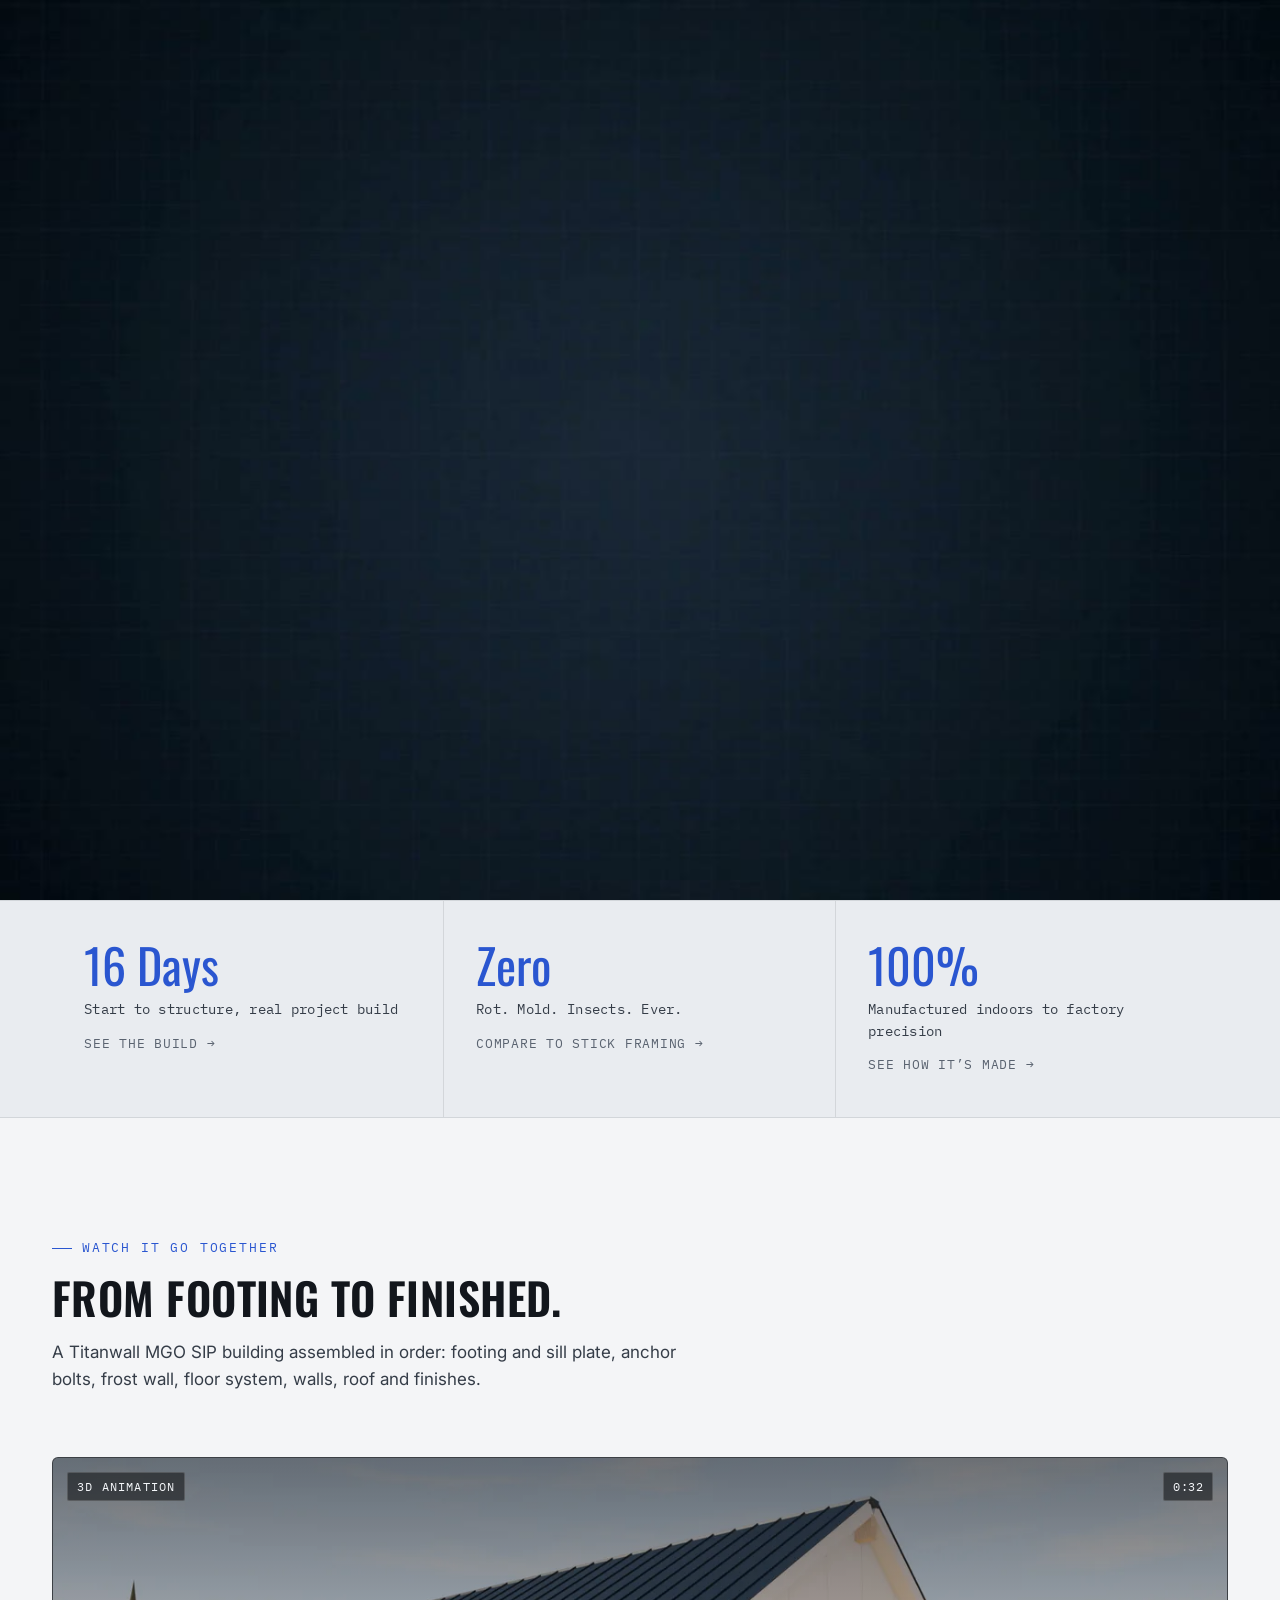
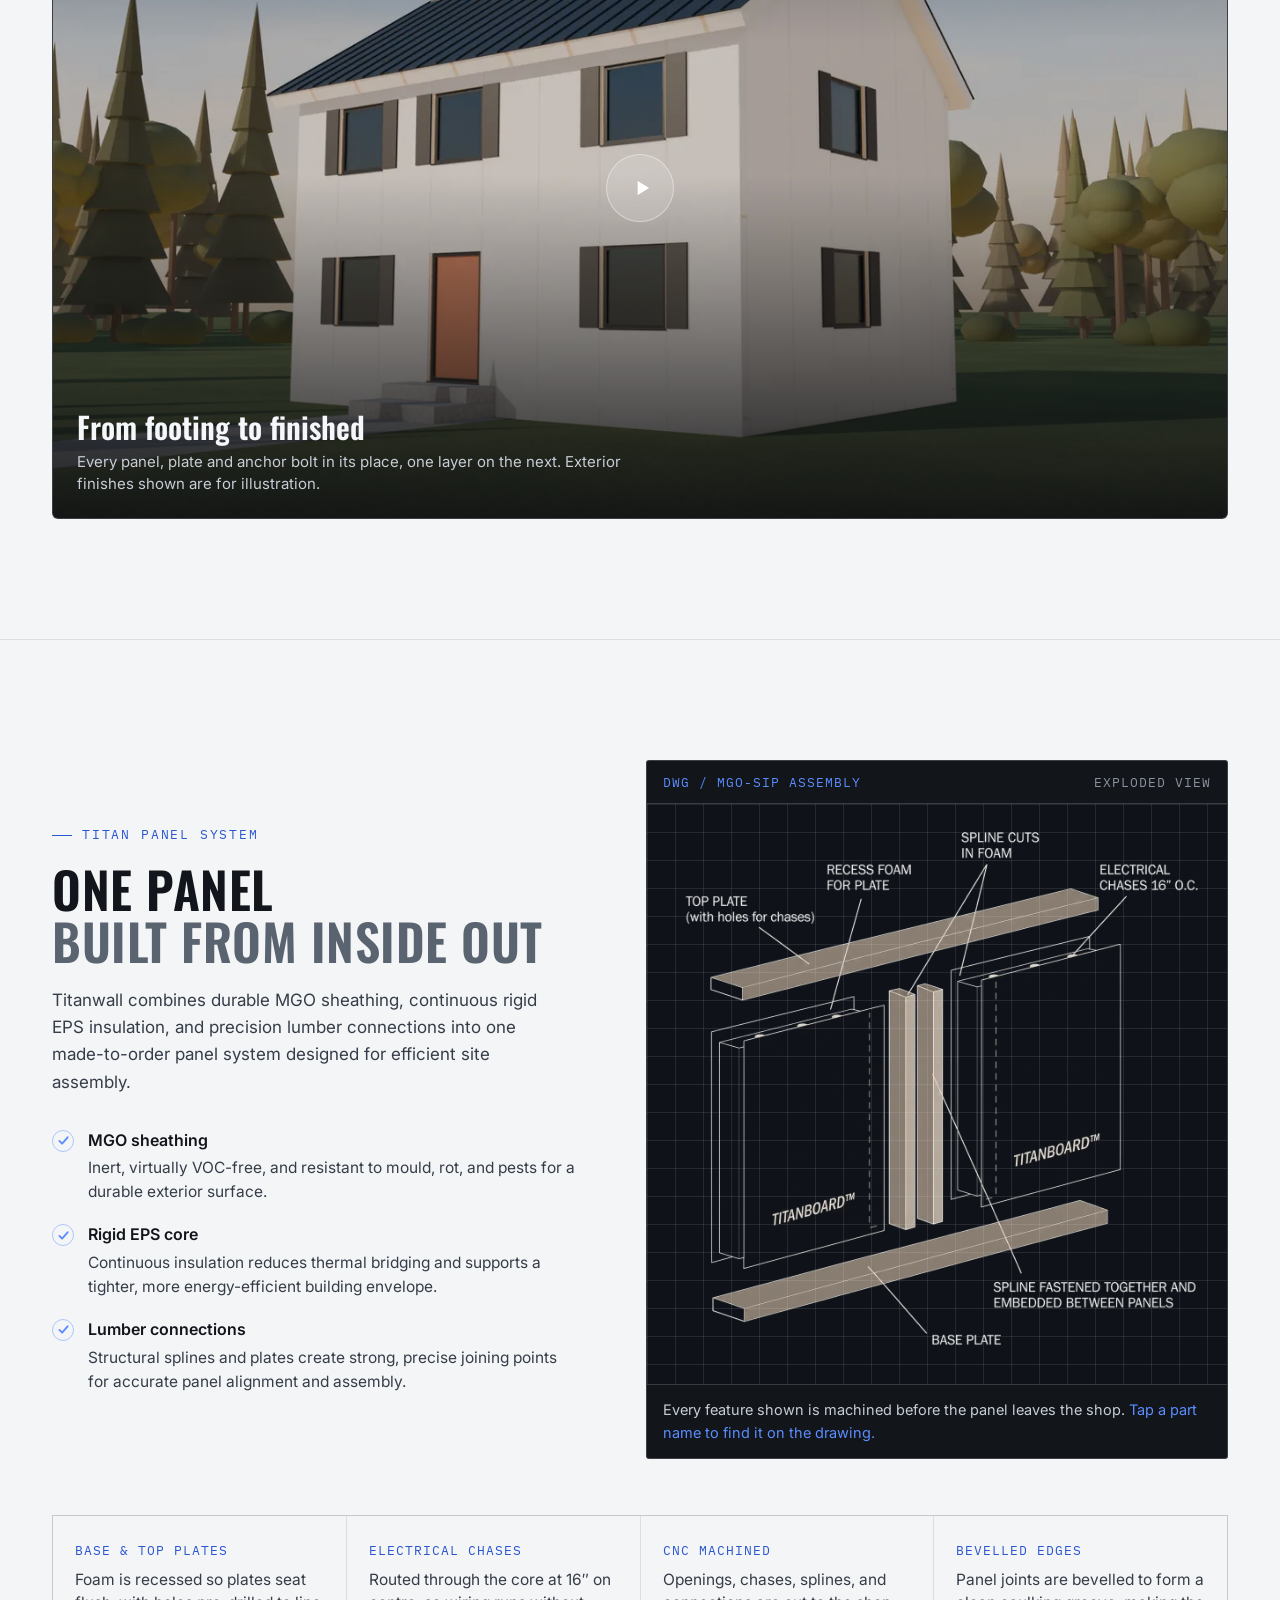
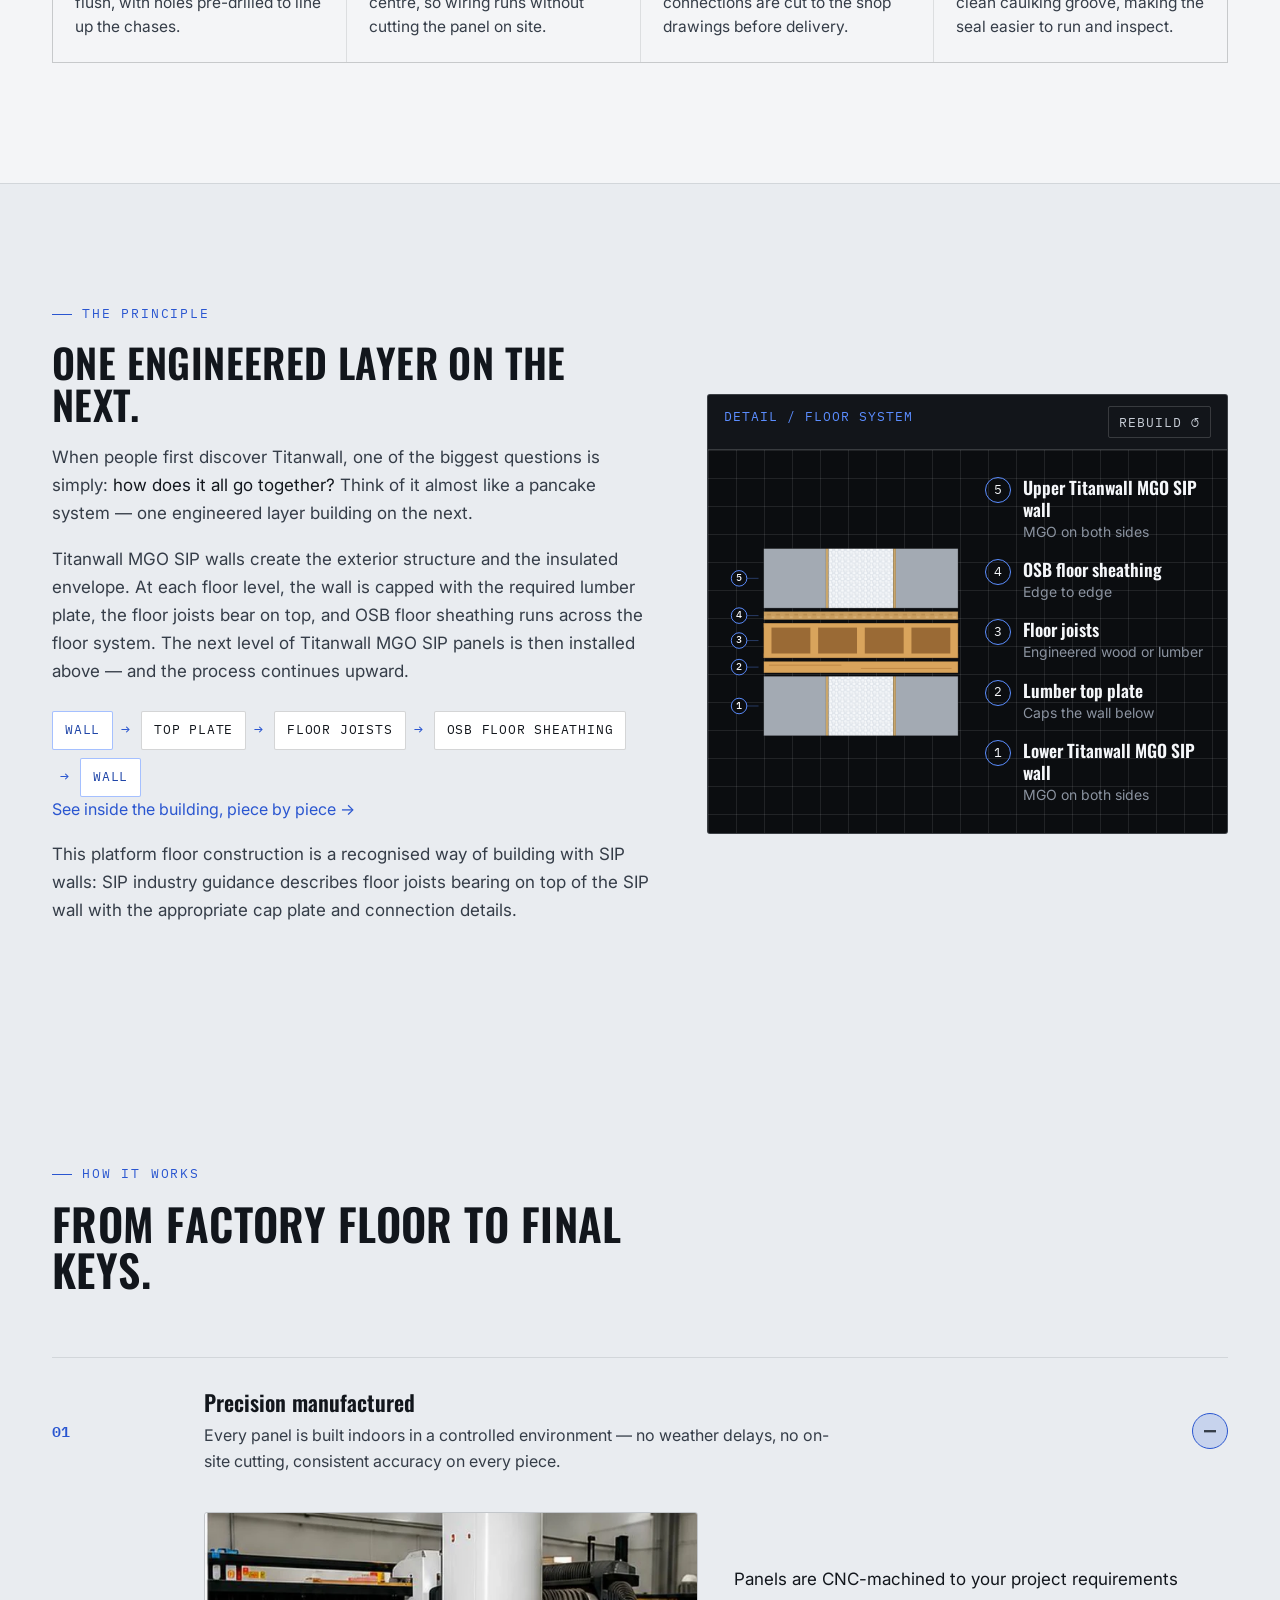
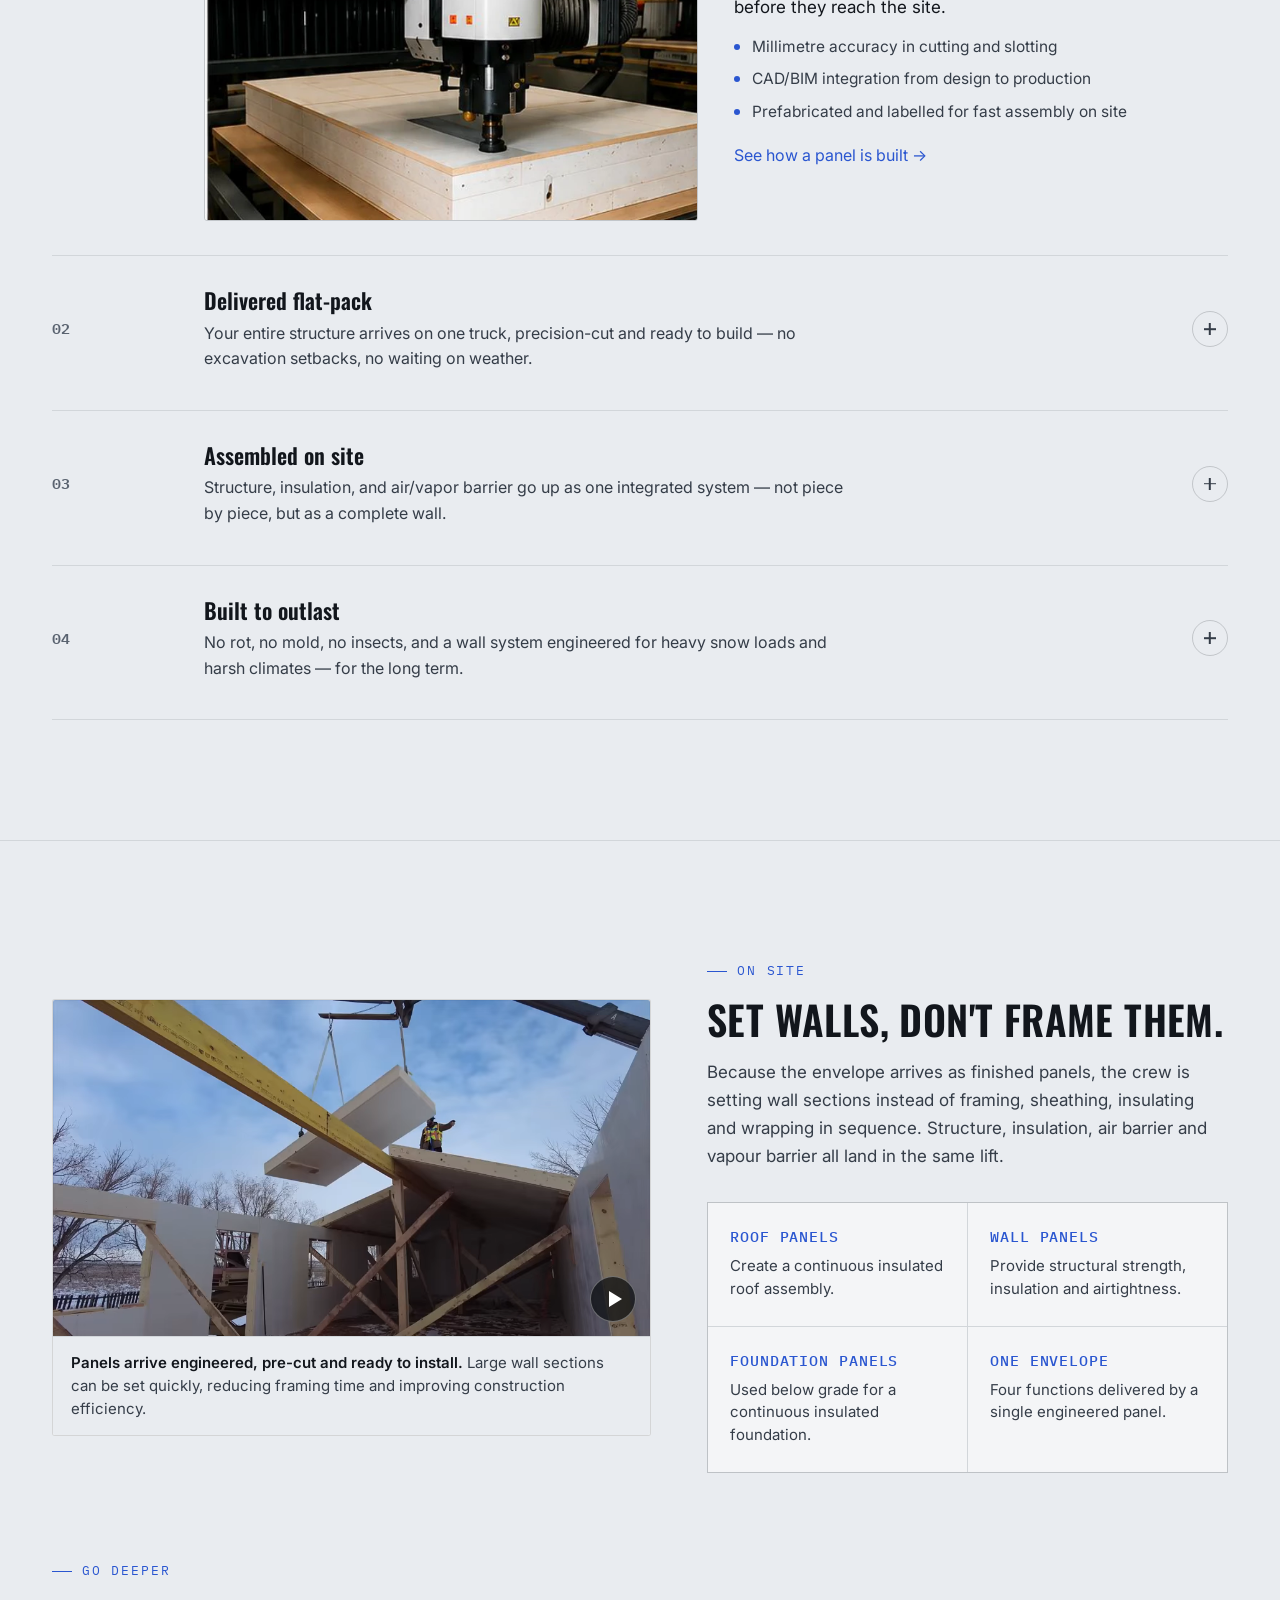
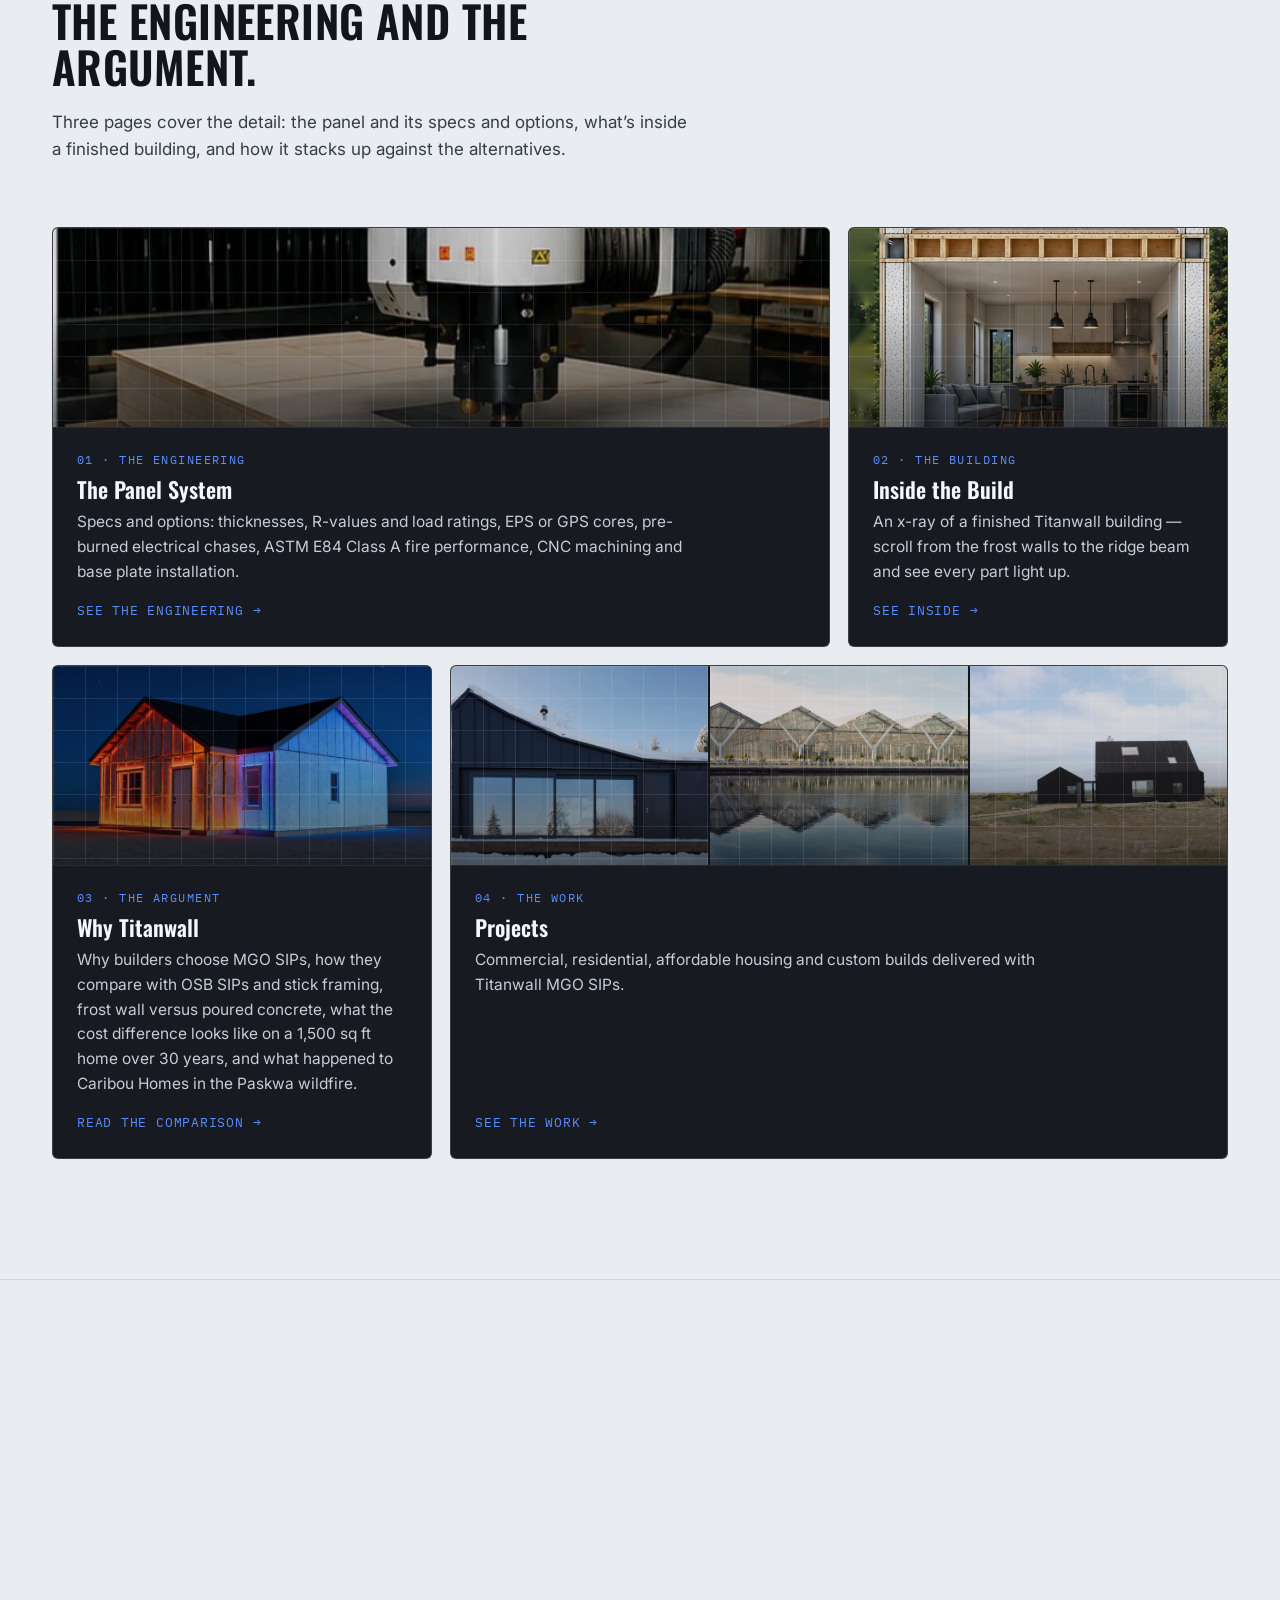
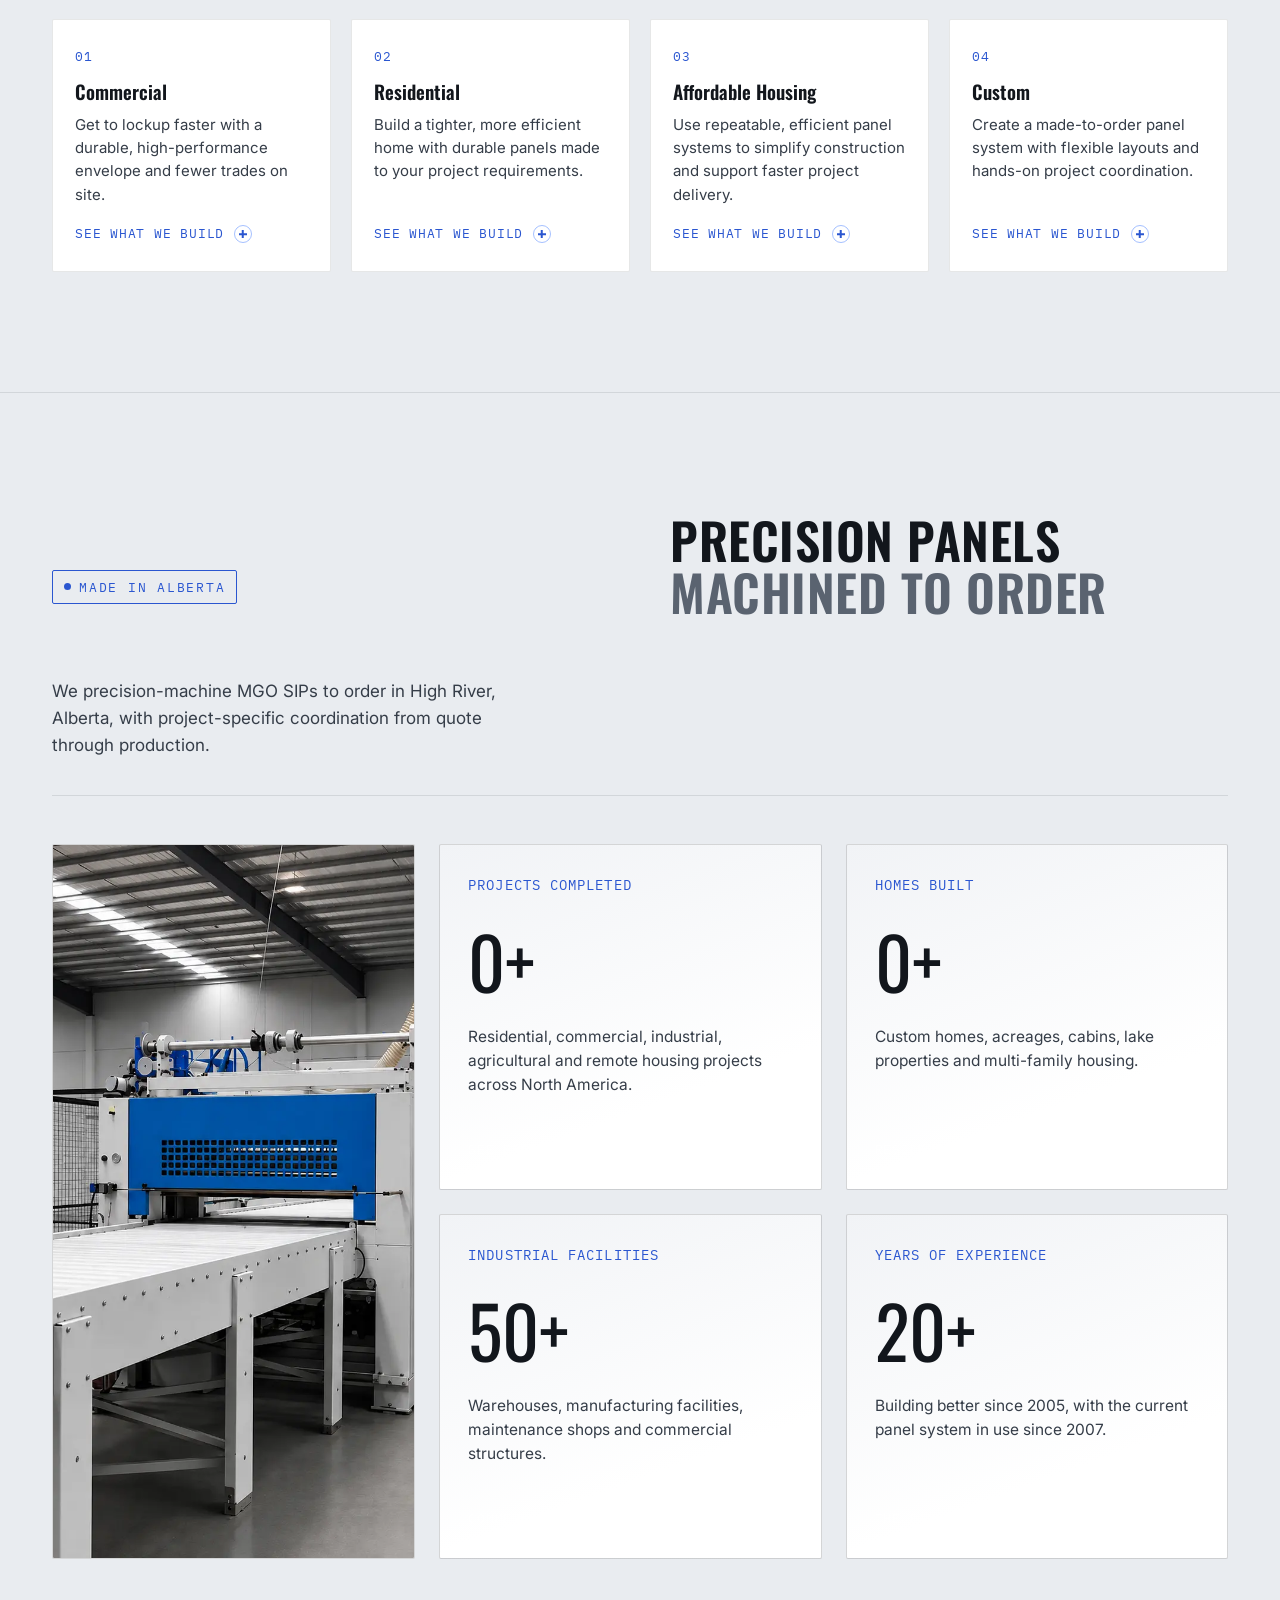
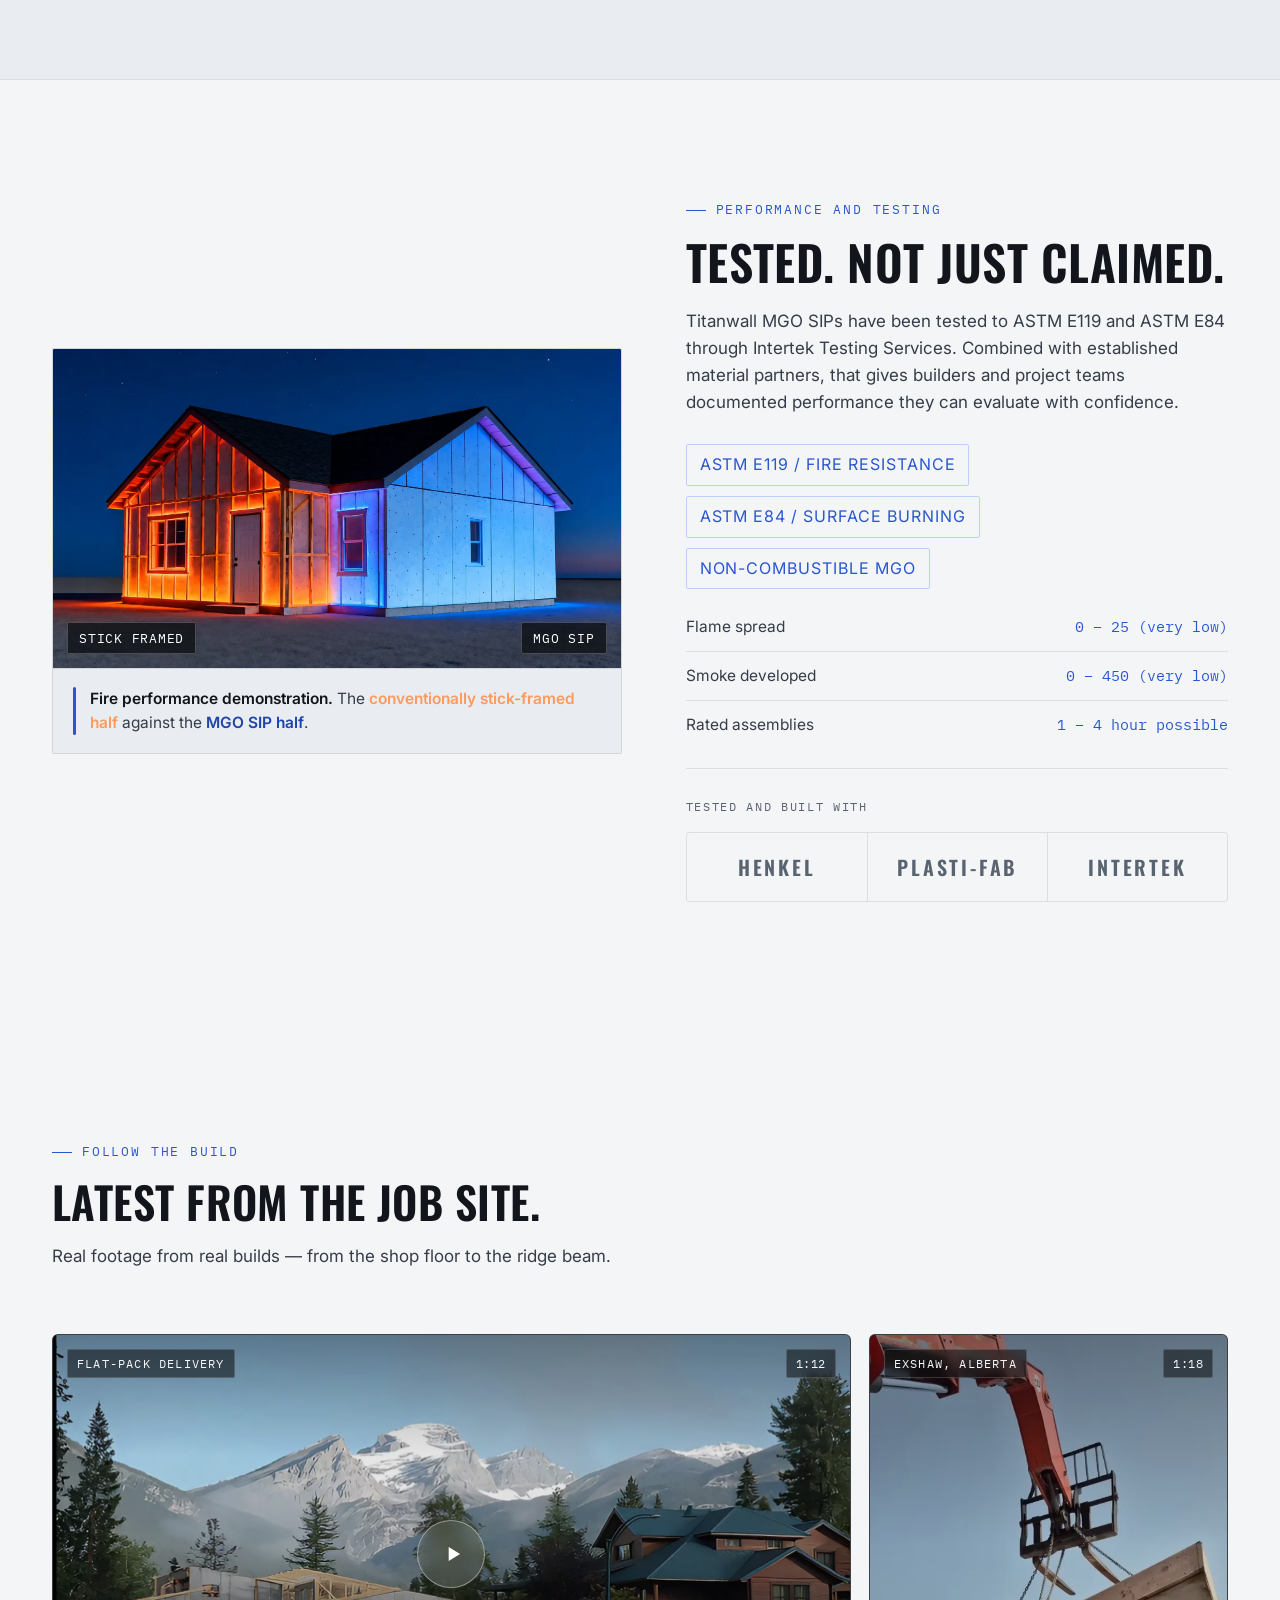
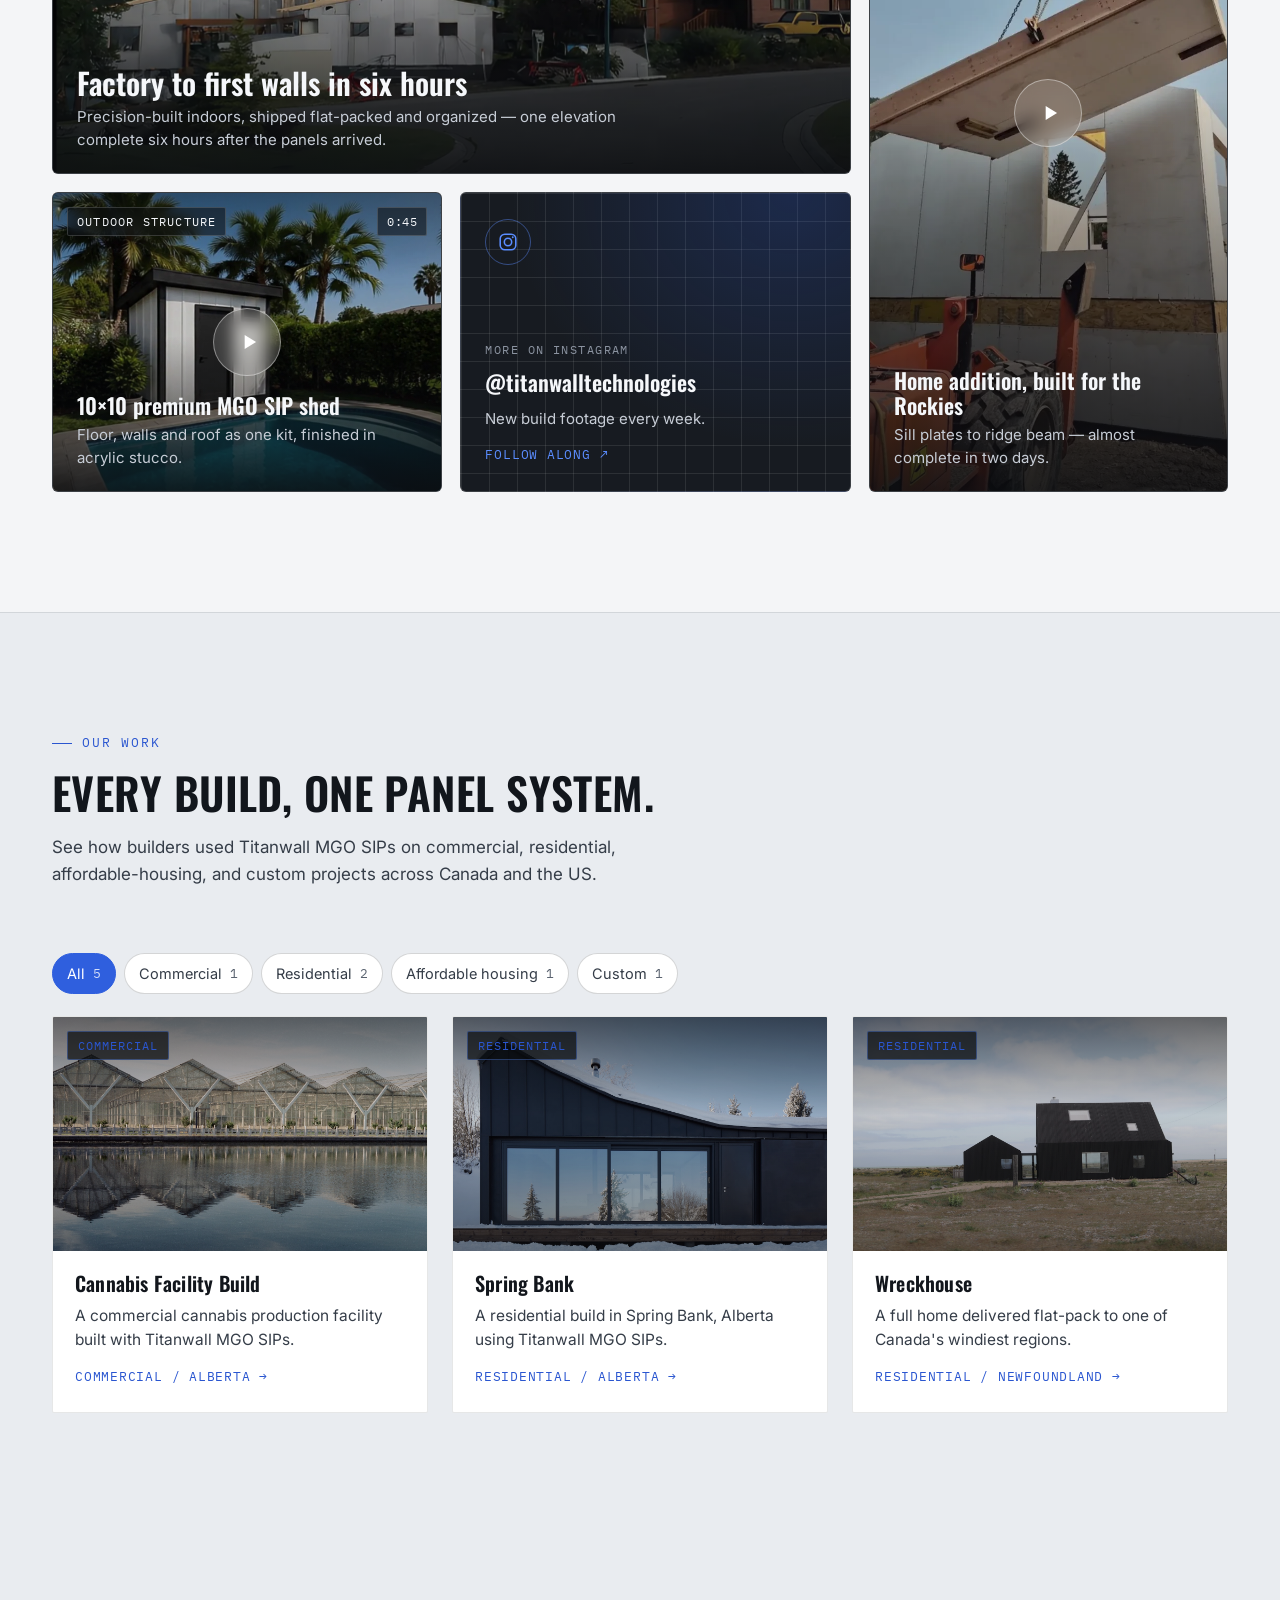
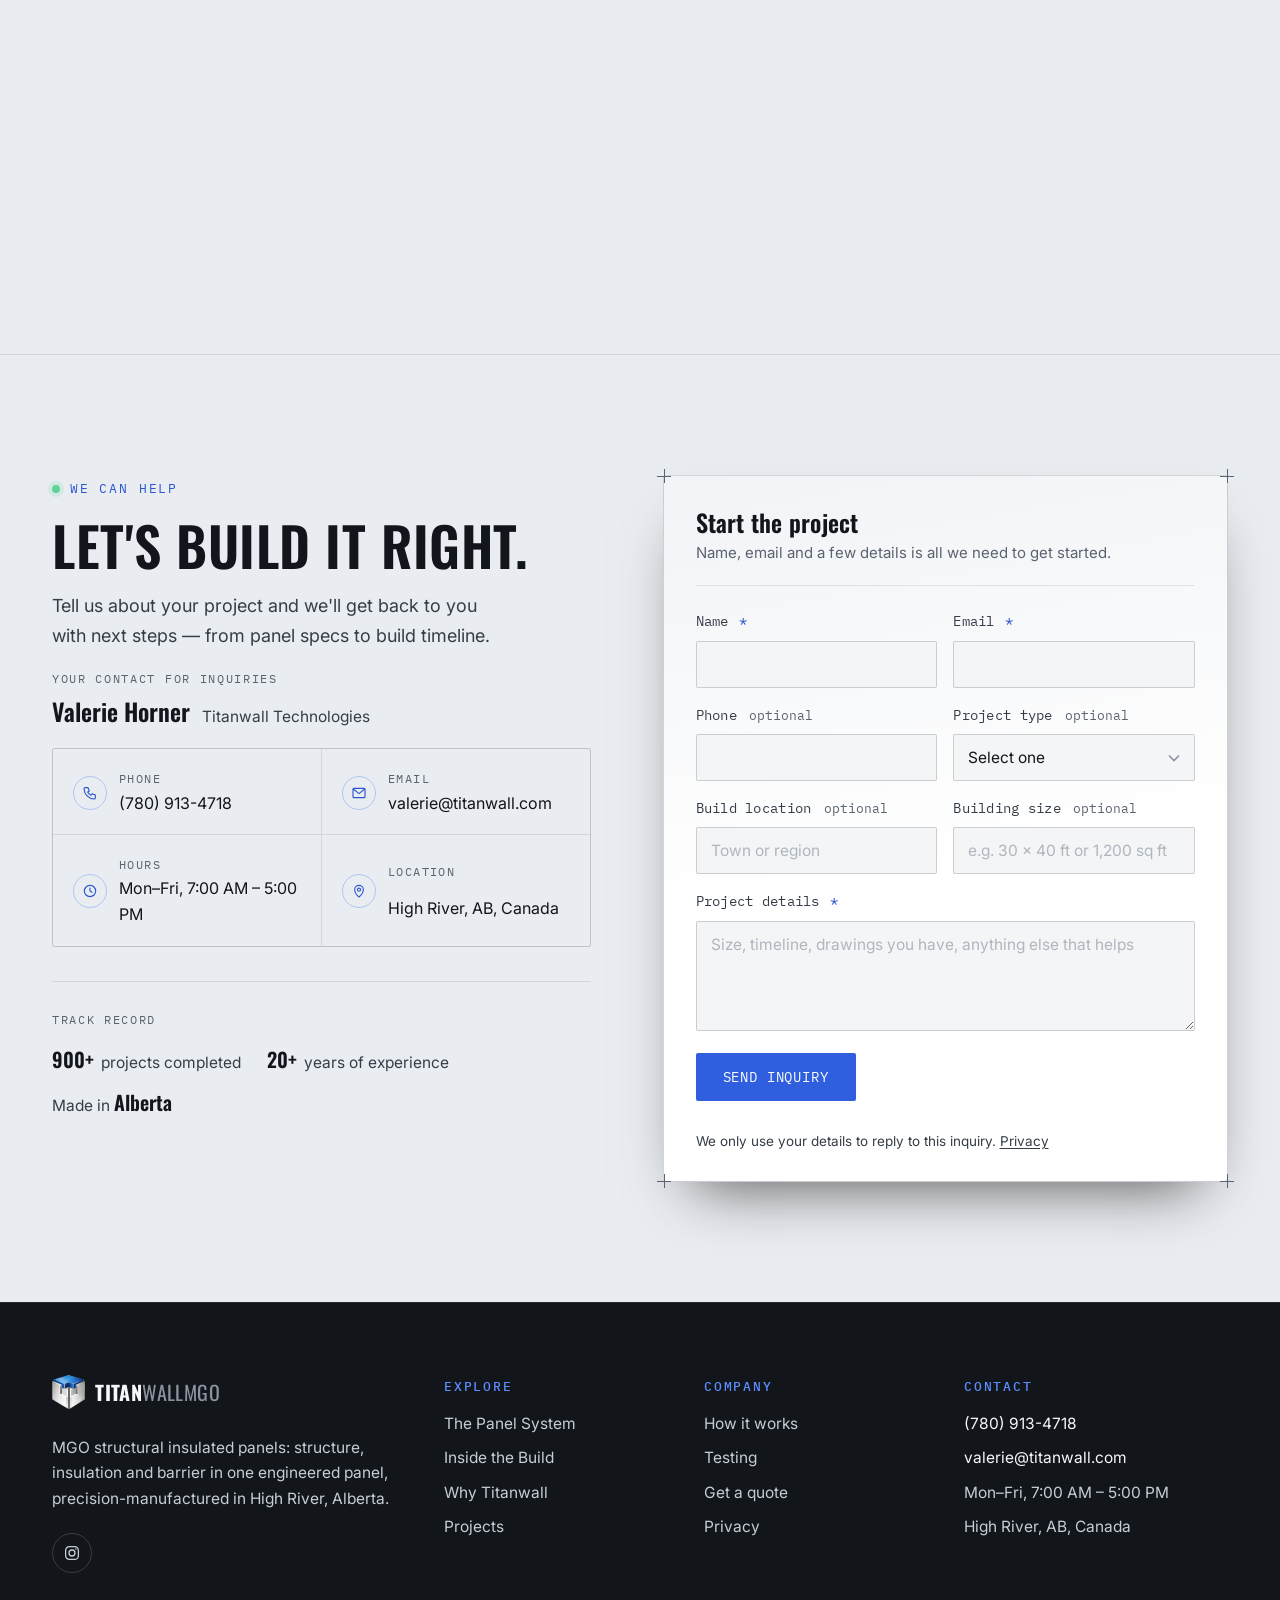
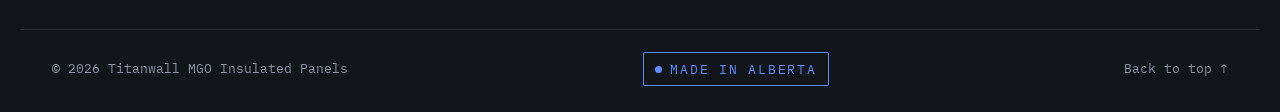
==== commit 82f1b91e: "Intro screen: silent logo film Co-Authored-By: Claude Fable 5.2 <noreply@anthropic.com>" ====
--- a/index.html
+++ b/index.html
@@ -27,7 +27,7 @@
 <link rel="preconnect" href="https://fonts.googleapis.com">
 <link rel="preconnect" href="https://fonts.gstatic.com" crossorigin>
 <link href="https://fonts.googleapis.com/css2?family=Oswald:wght@400;500;600;700&family=Inter:wght@400;500;600;700&family=IBM+Plex+Mono:wght@400;500&display=swap" rel="stylesheet">
-<link rel="stylesheet" href="css/site.css?v=8fbb49eccc">
+<link rel="stylesheet" href="css/site.css?v=5067ccf32a">
 <!-- ld:start (maintained by tools/seo.js) -->
 <script type="application/ld+json">
 {
@@ -91,17 +91,10 @@
 
 <a class="skip-link" href="#top">Skip to content</a>
 
-<div id="introOverlay" class="intro-overlay" aria-hidden="true">
-  <div class="intro-stage" id="introStage">
-    <div class="impact-flash" id="impactFlash"></div>
-    <div class="intro-cube">
-      <img class="face face-left"  src="[data-uri]" alt="">
-      <img class="face face-right" src="[data-uri]" alt="">
-      <img class="face face-top"   src="[data-uri]" alt="">
-    </div>
-  </div>
-  <div class="intro-word">TITAN<span>WALLMGO</span></div>
-  <div class="intro-line"></div>
+<div id="introOverlay" class="intro-overlay intro-video" aria-hidden="true">
+  <video id="introVideo" muted playsinline autoplay preload="auto" poster="assets/intro-logo-poster.jpg">
+    <source src="assets/intro-logo.mp4" type="video/mp4">
+  </video>
 </div>
 
 <header>
@@ -1003,7 +996,7 @@
   </div>
 </footer>
 
-<script src="js/site.js?v=17029d5d42"></script>
+<script src="js/site.js?v=8efb351b7b"></script>
 
 </body>
 </html>
--- a/css/site.css
+++ b/css/site.css
@@ -3699,3 +3699,14 @@
 @keyframes mzxPing{0%{opacity:.95;transform:scale(.6);}100%{opacity:0;transform:scale(2.6);}}
 @media(max-width:820px){.mzx-grid{grid-template-columns:1fr;padding:12px;}.mzx-count{font-size:46px;}}
 @media(prefers-reduced-motion:reduce){.mzx .mem,.mzx .bolt,.mzx .deck,.mzx .dimg,.mzx .ledger{transition:none!important;opacity:1!important;transform:none!important;}.mzx .ping{animation:none!important;}.mzx-replay{display:none;}}
+
+/* ===== INTRO: logo film ===== */
+.intro-overlay.intro-video{background:#00060d;padding:0;}
+.intro-overlay.intro-video::before,.intro-overlay.intro-video::after{display:none;}
+.intro-overlay.intro-video video{position:absolute;inset:0;width:100%;height:100%;object-fit:cover;display:block;}
+@media (max-aspect-ratio: 4/3){
+  .intro-overlay.intro-video video{object-fit:contain;
+    -webkit-mask-image:linear-gradient(180deg,transparent 0,#000 12%,#000 88%,transparent 100%);
+            mask-image:linear-gradient(180deg,transparent 0,#000 12%,#000 88%,transparent 100%);
+    -webkit-mask-size:100% 56.25vw;mask-size:100% 56.25vw;-webkit-mask-position:center;mask-position:center;-webkit-mask-repeat:no-repeat;mask-repeat:no-repeat;}
+}
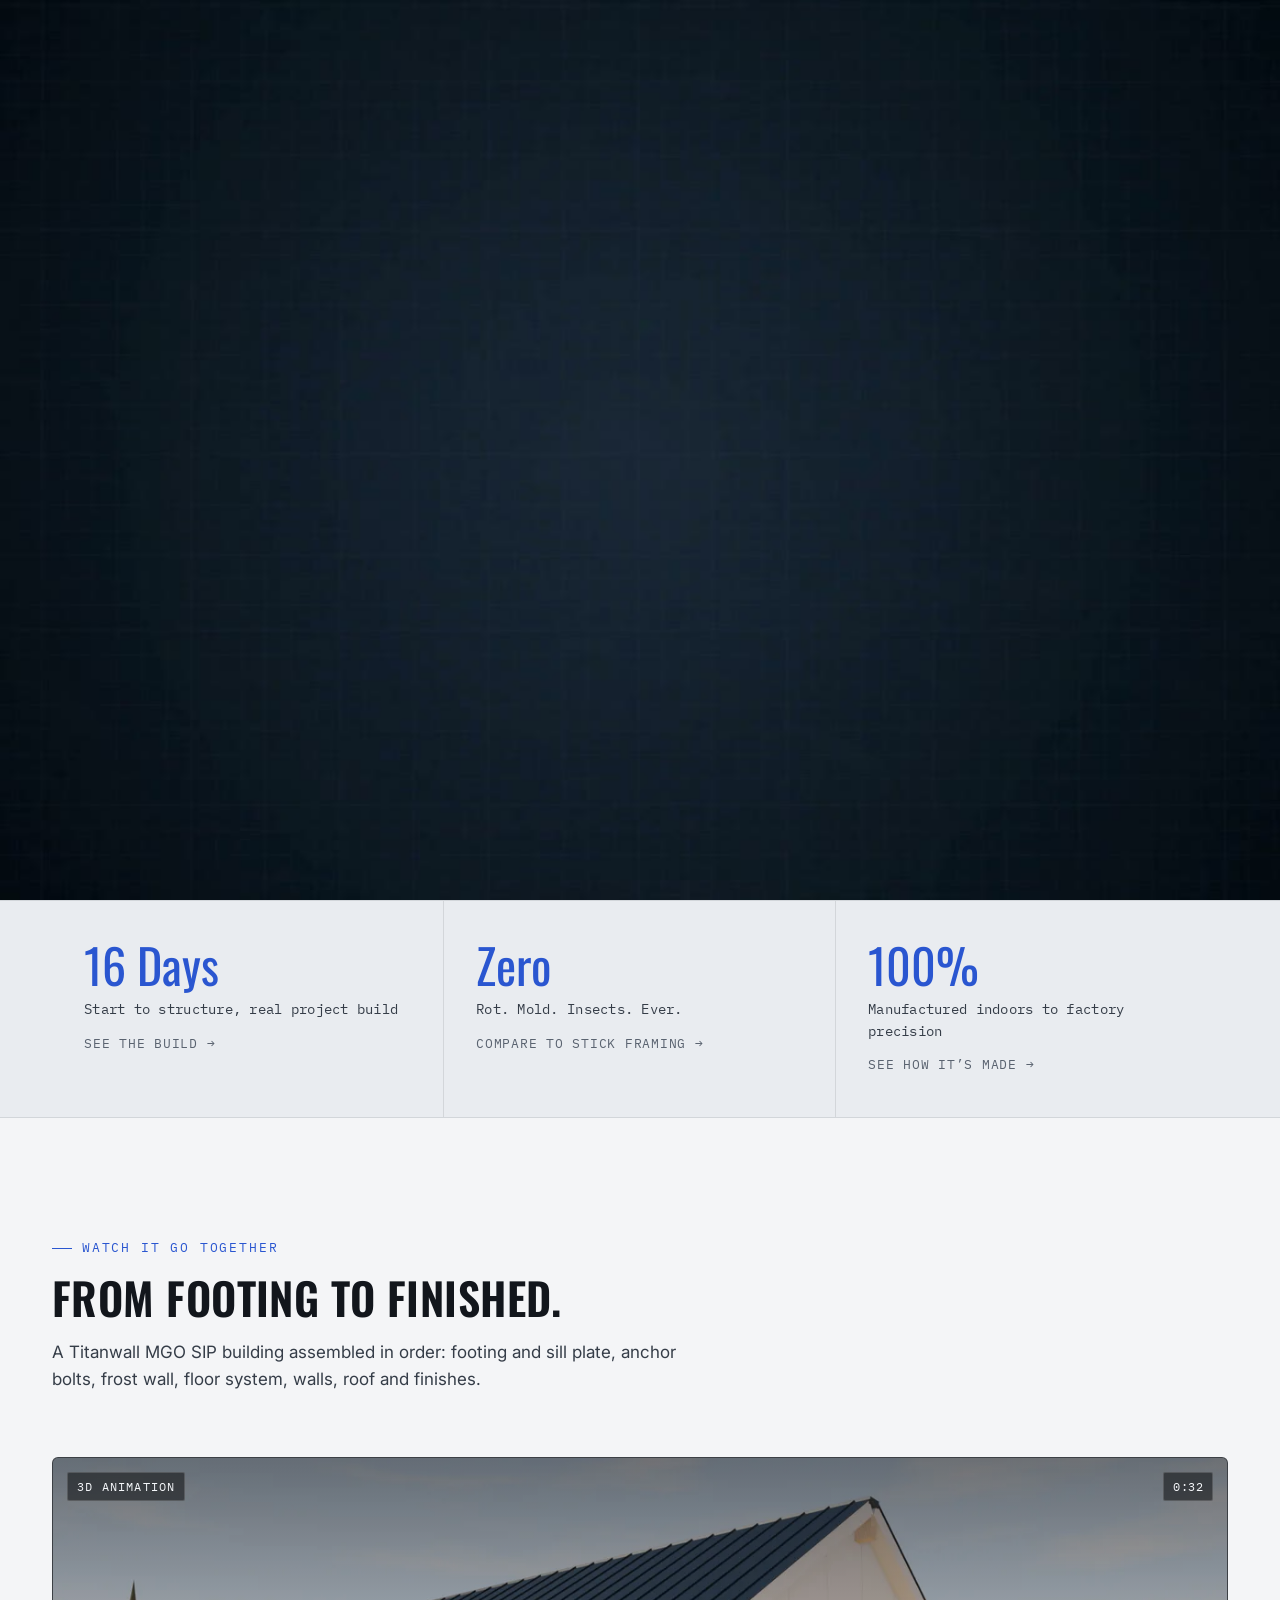
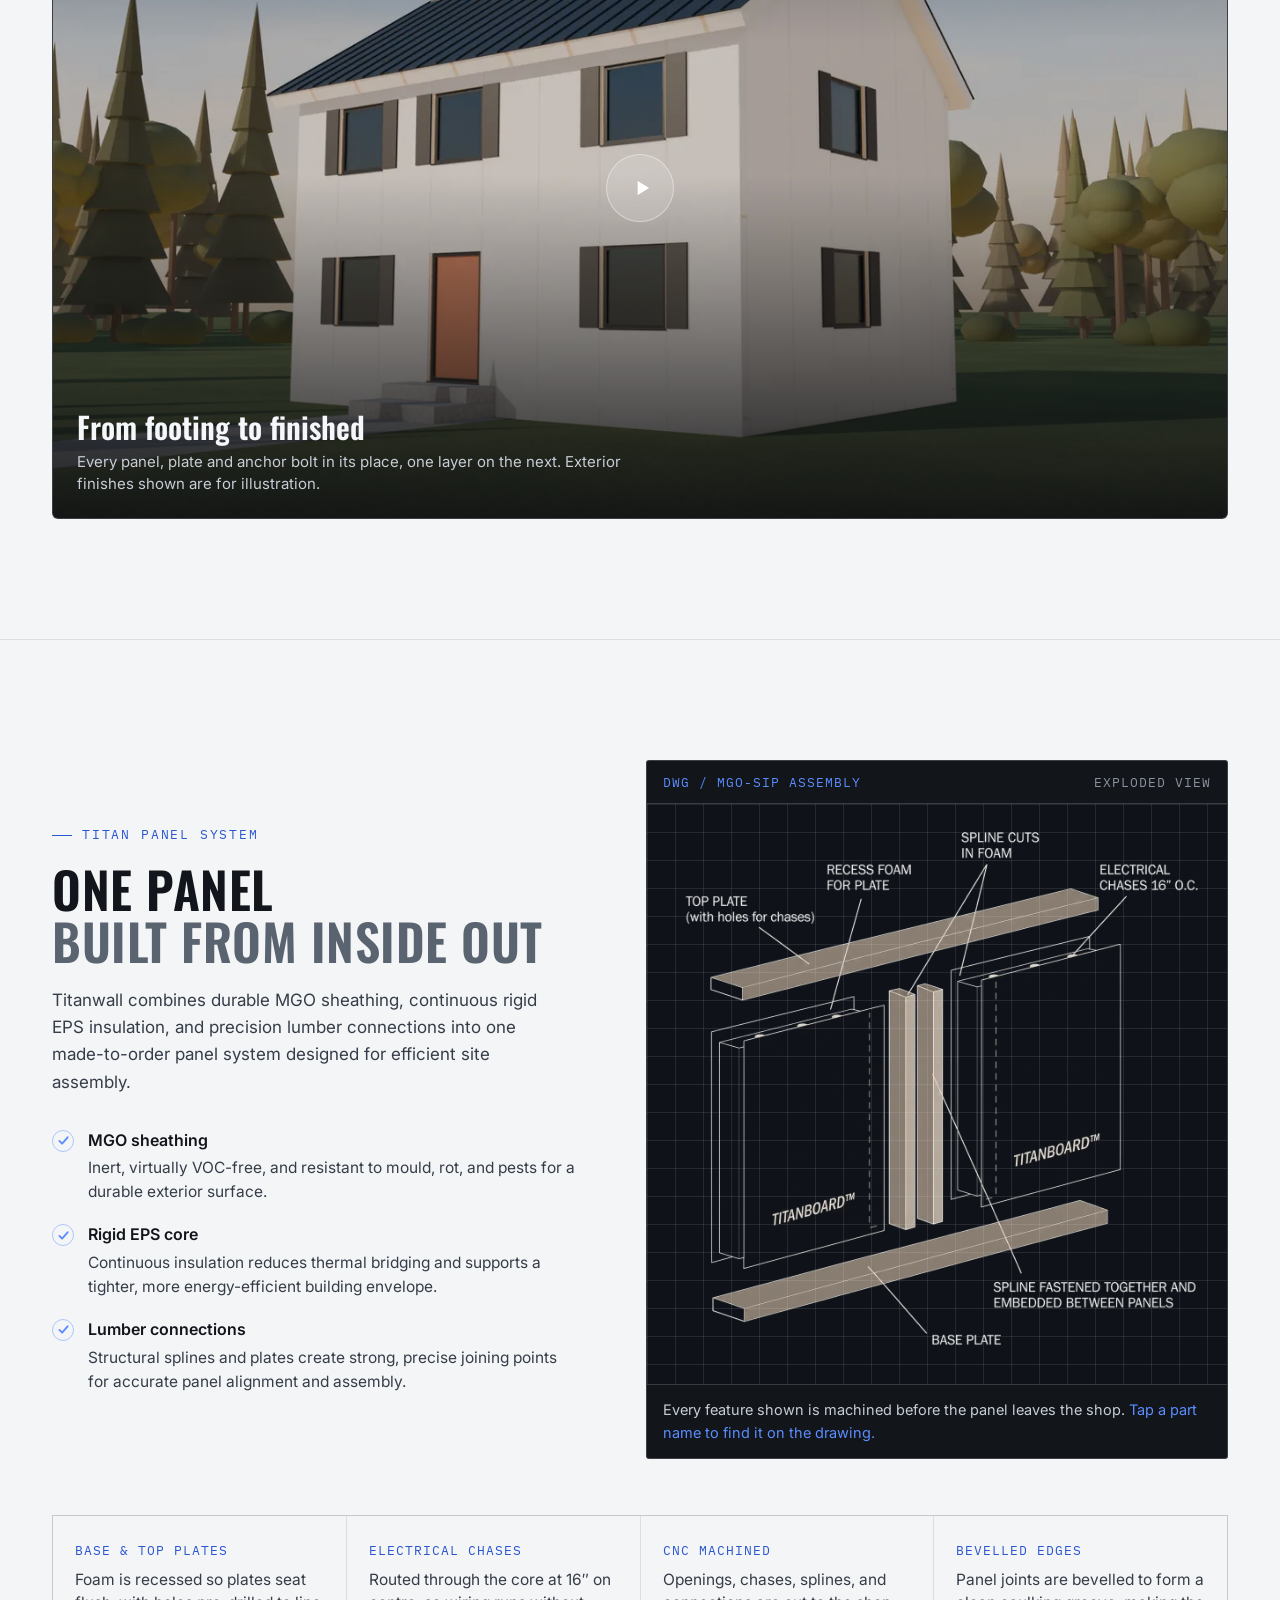
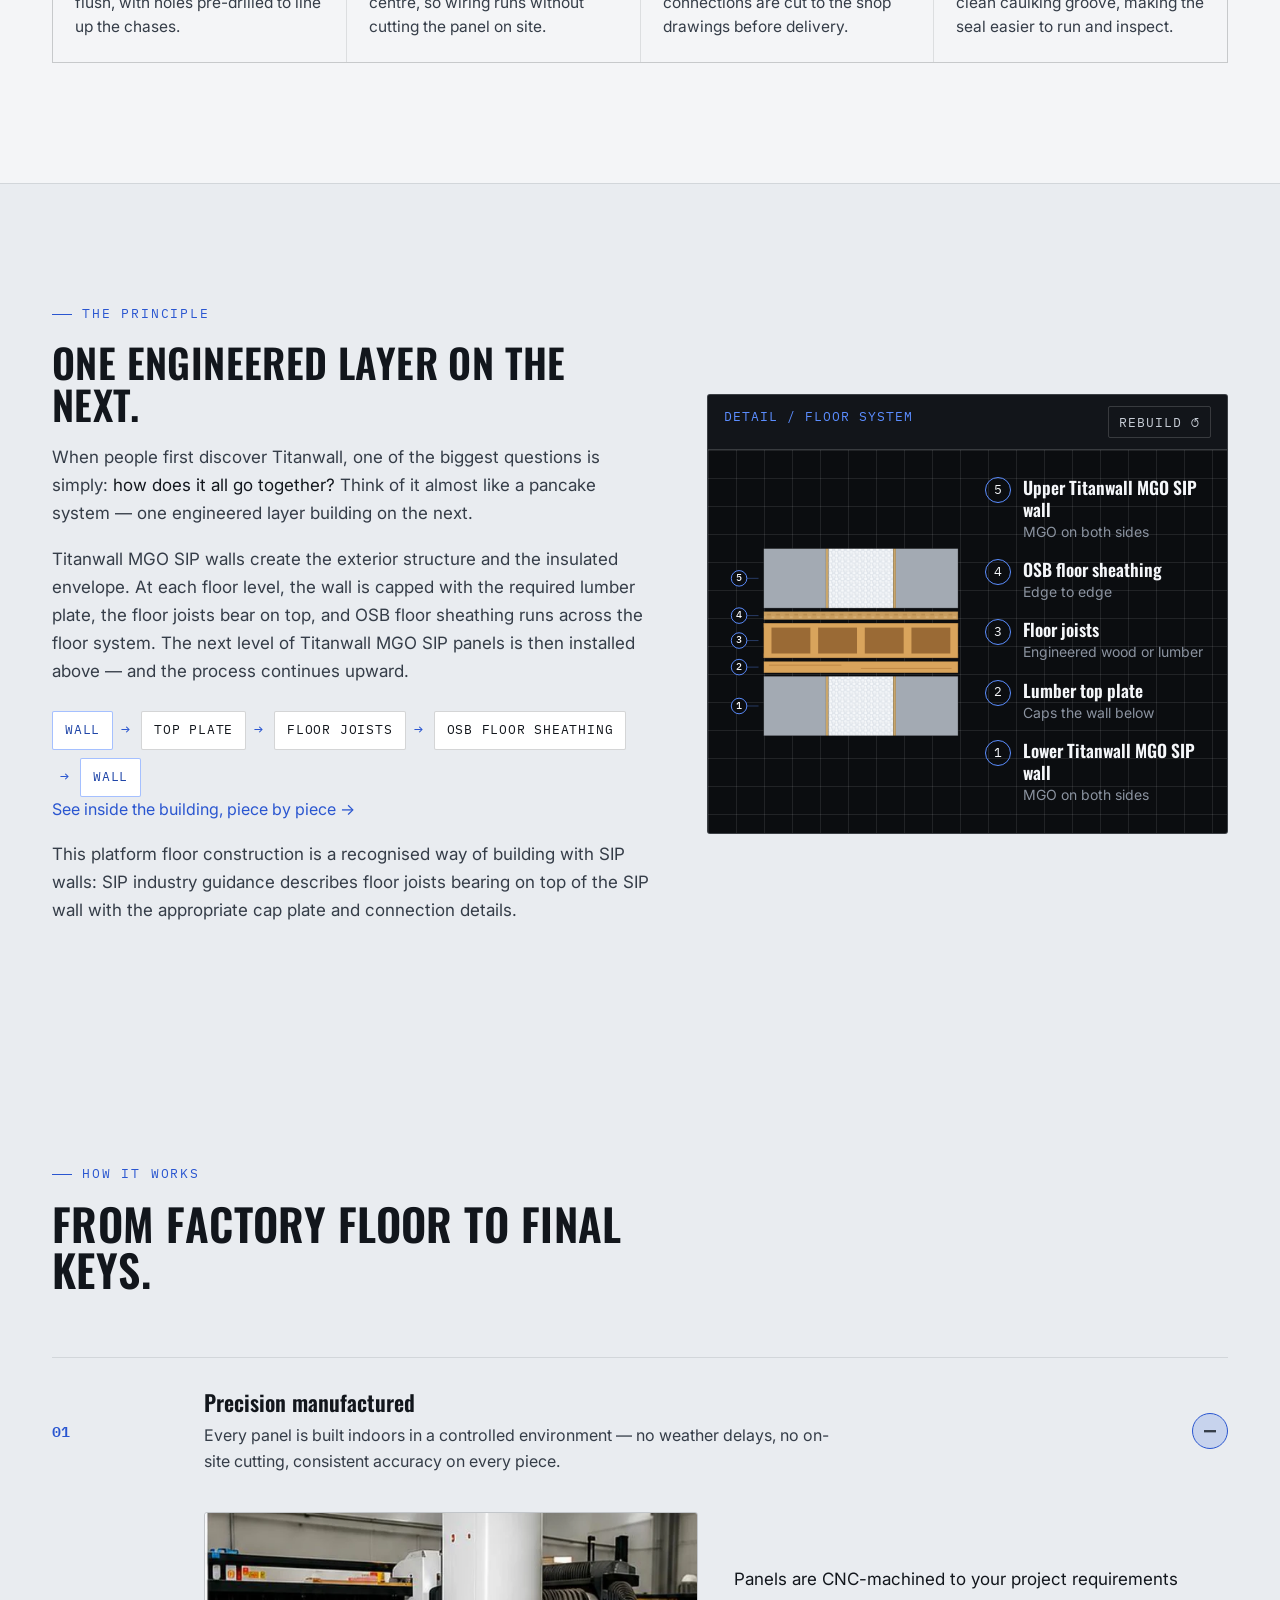
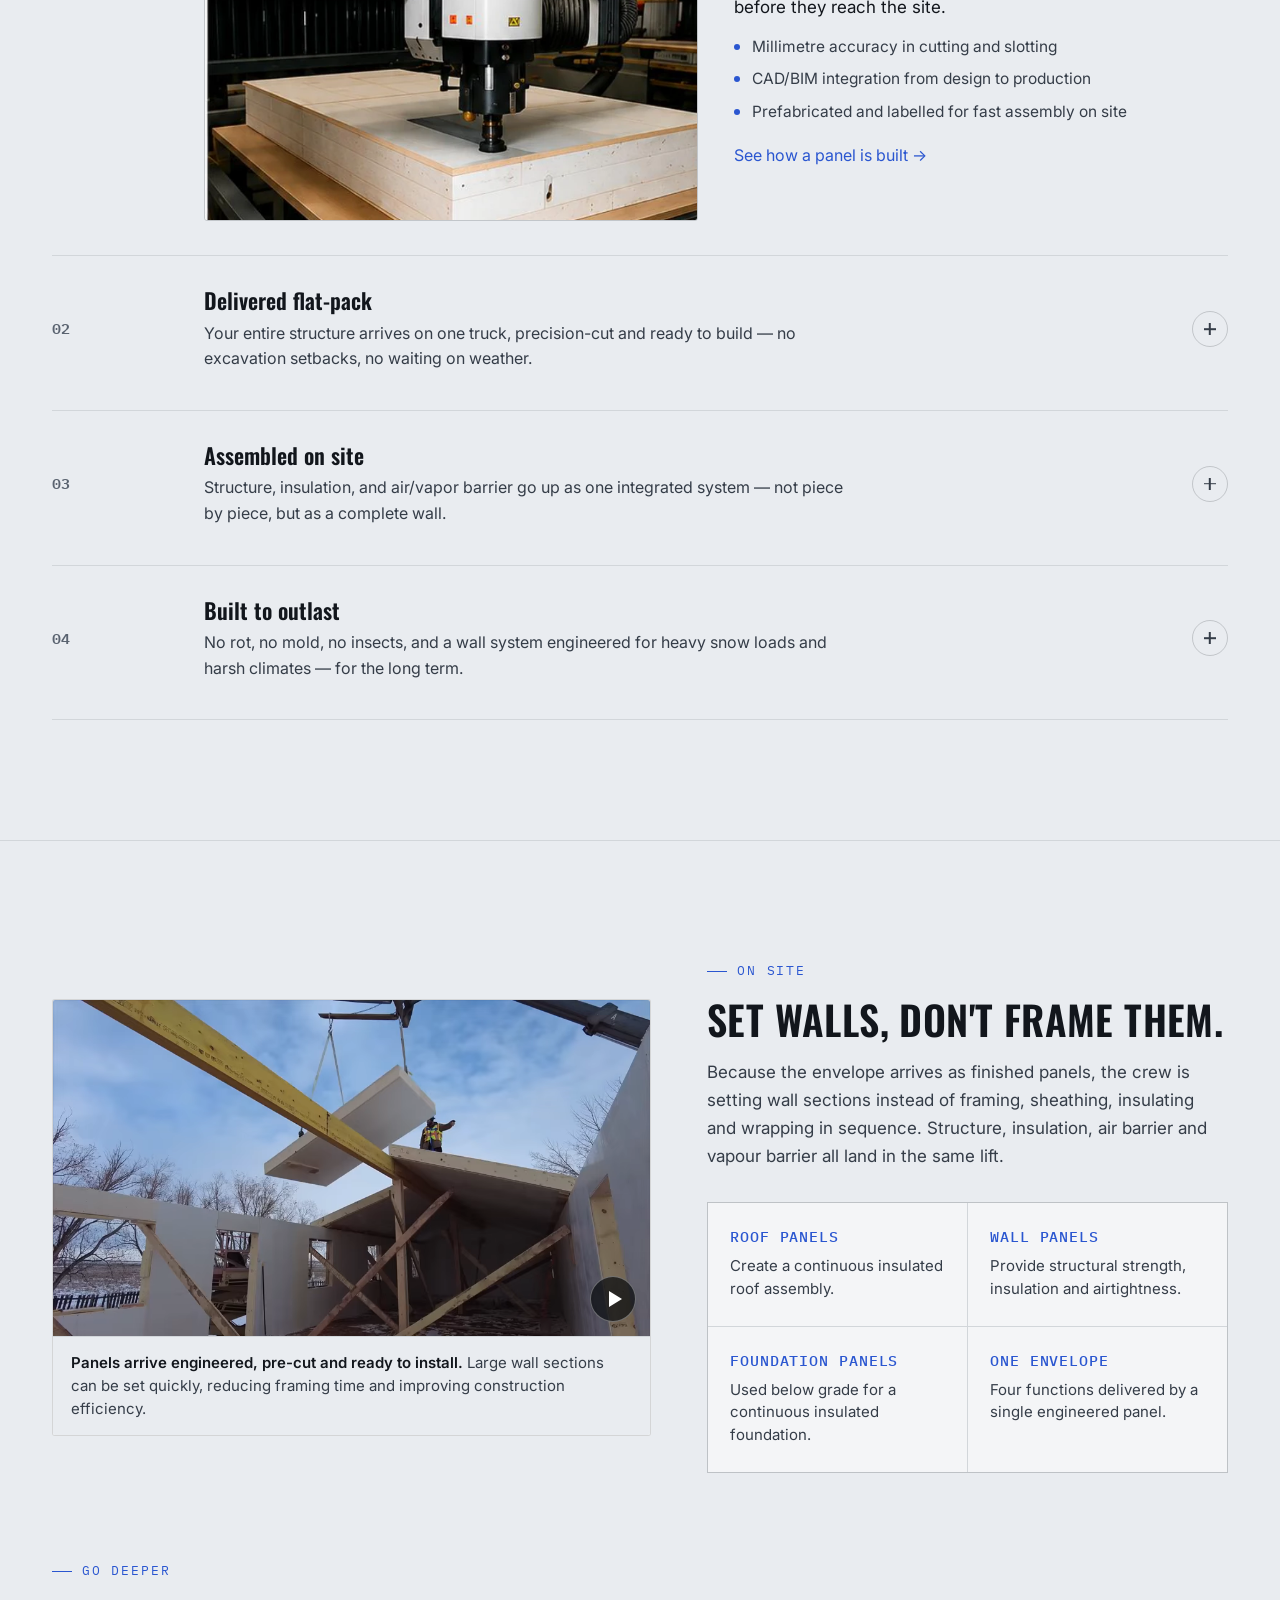
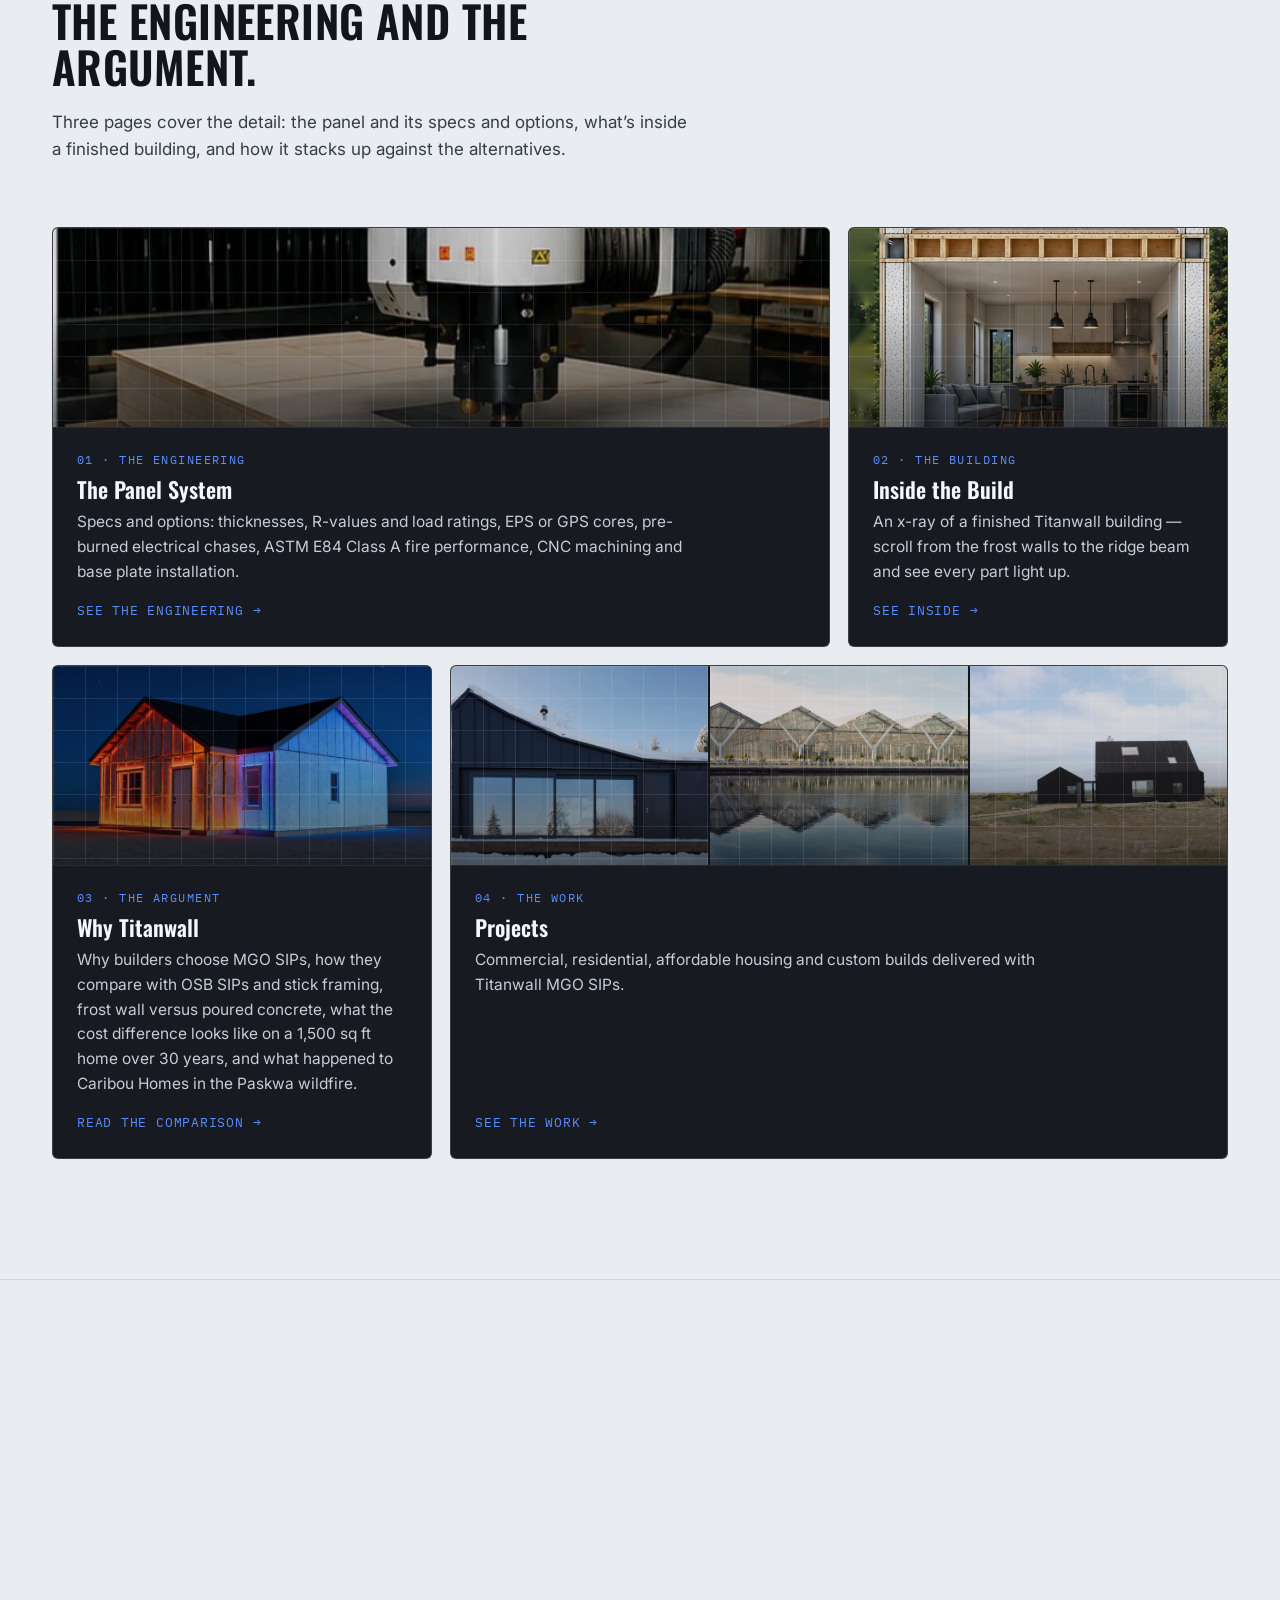
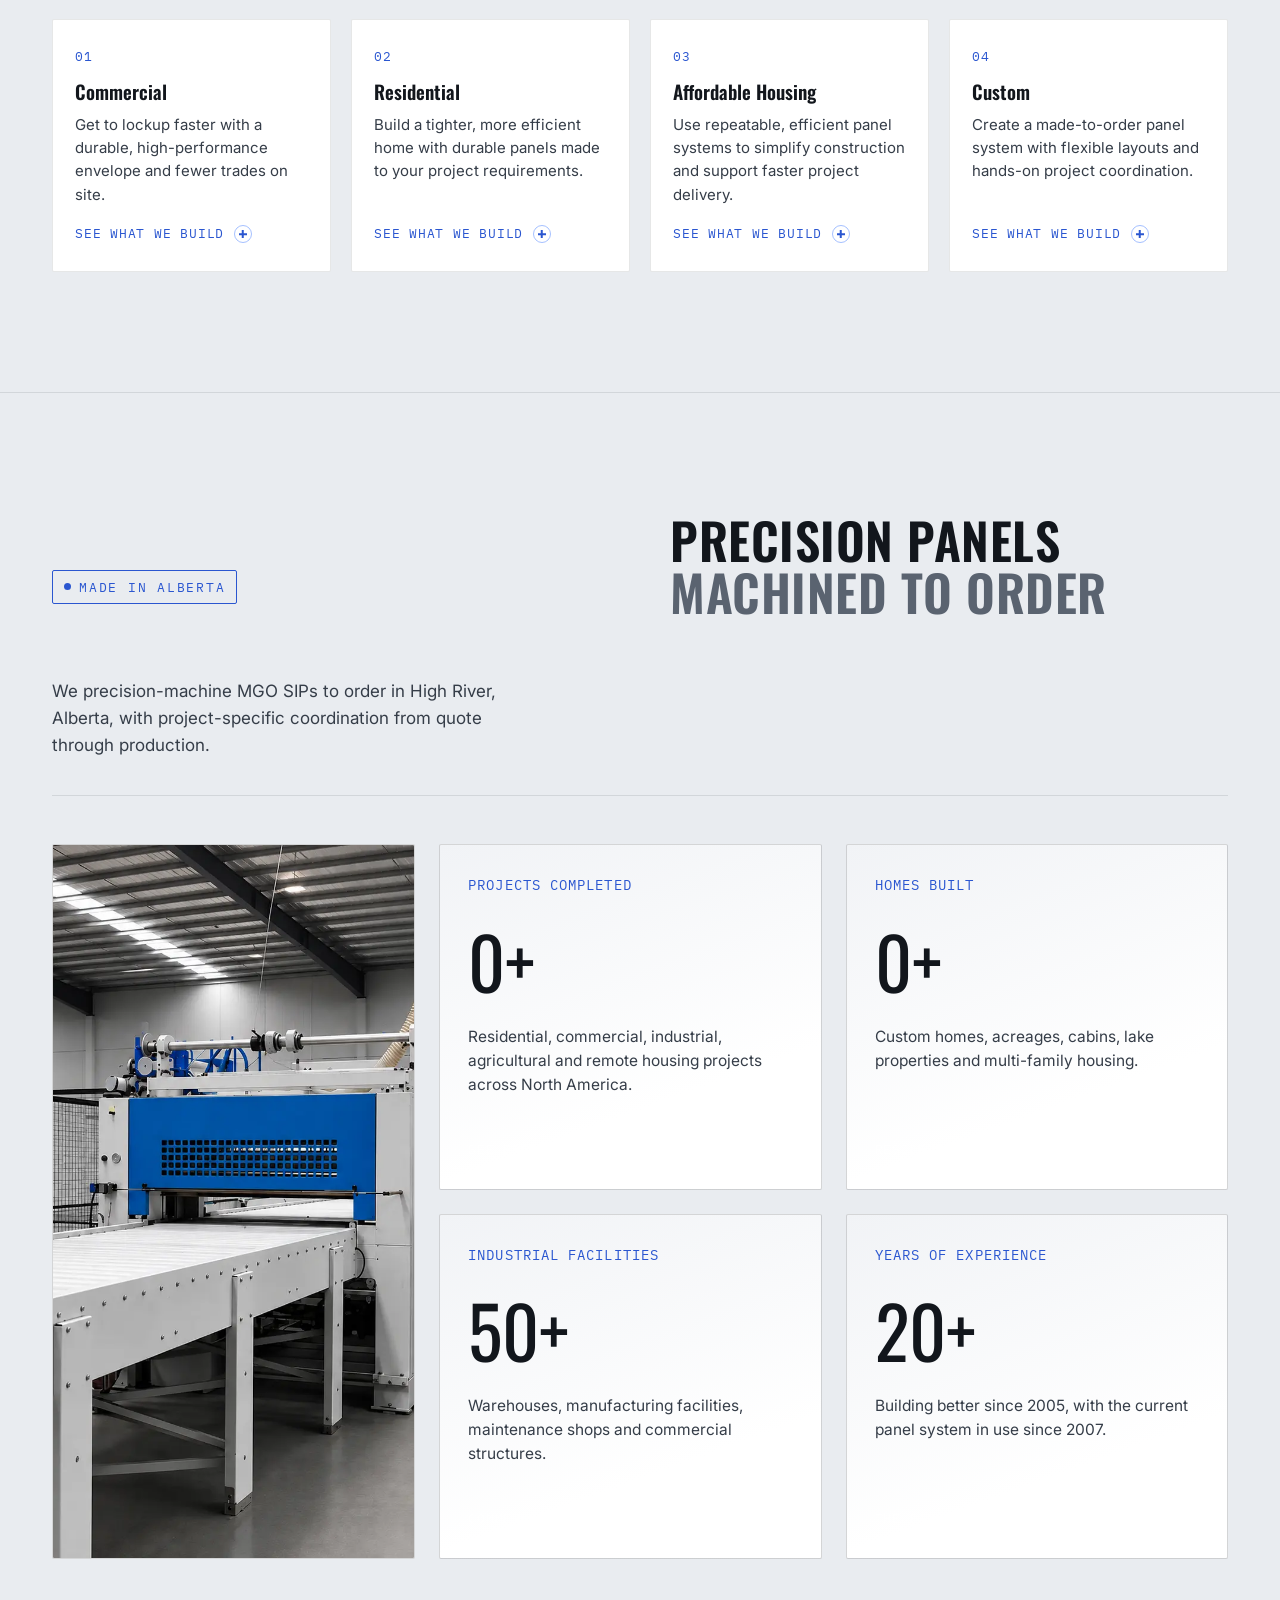
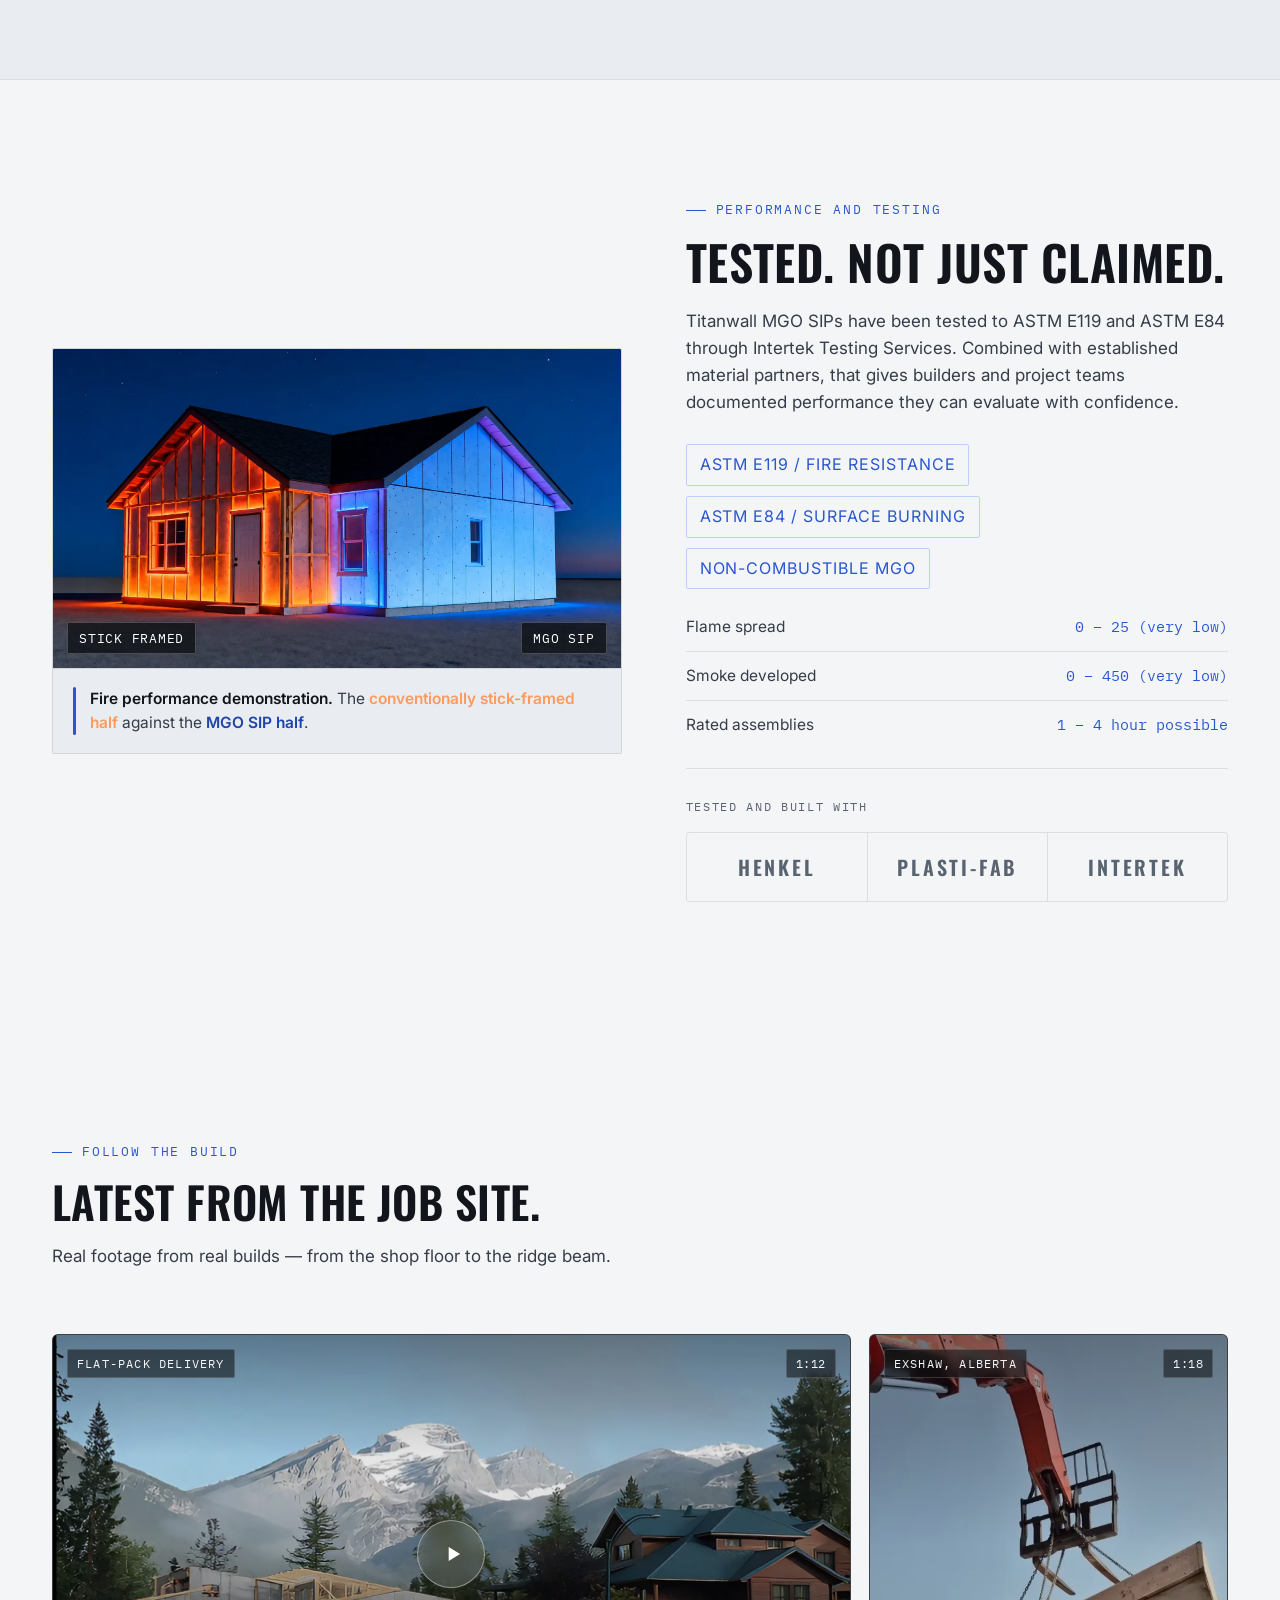
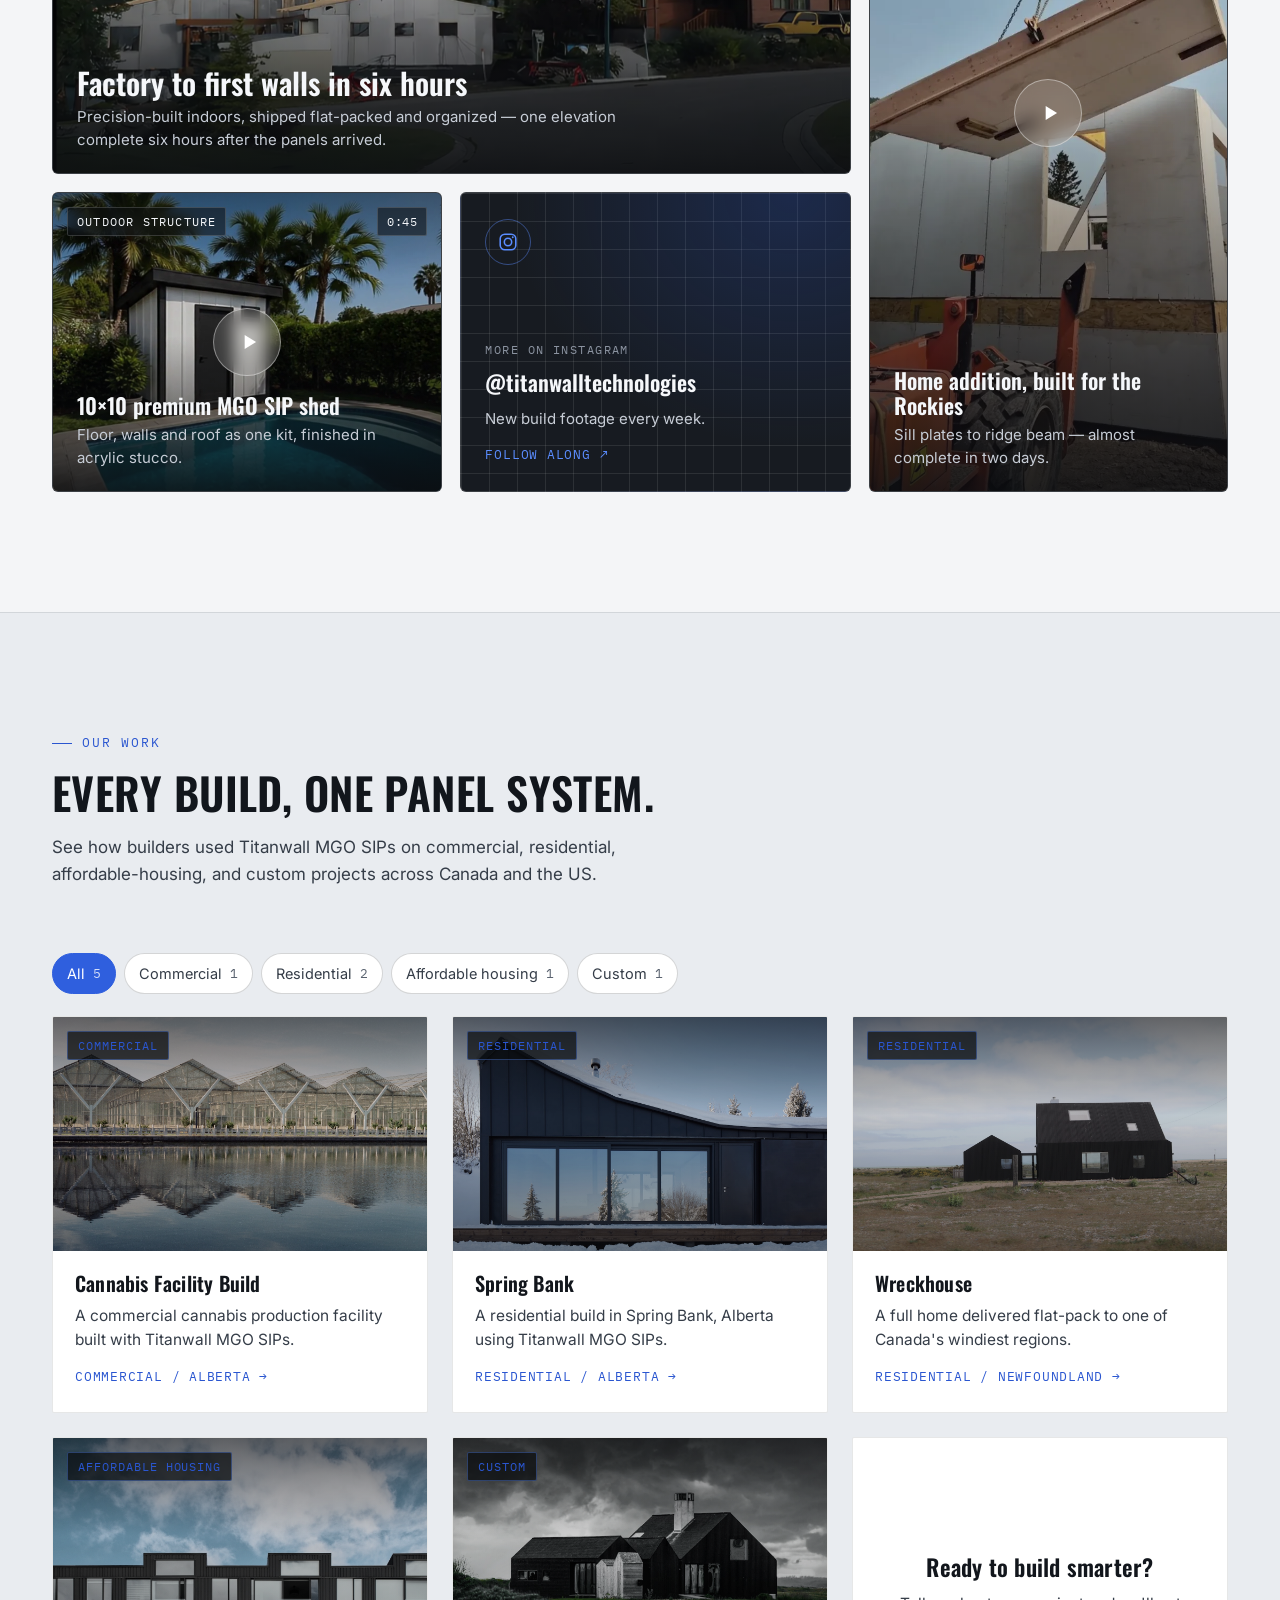
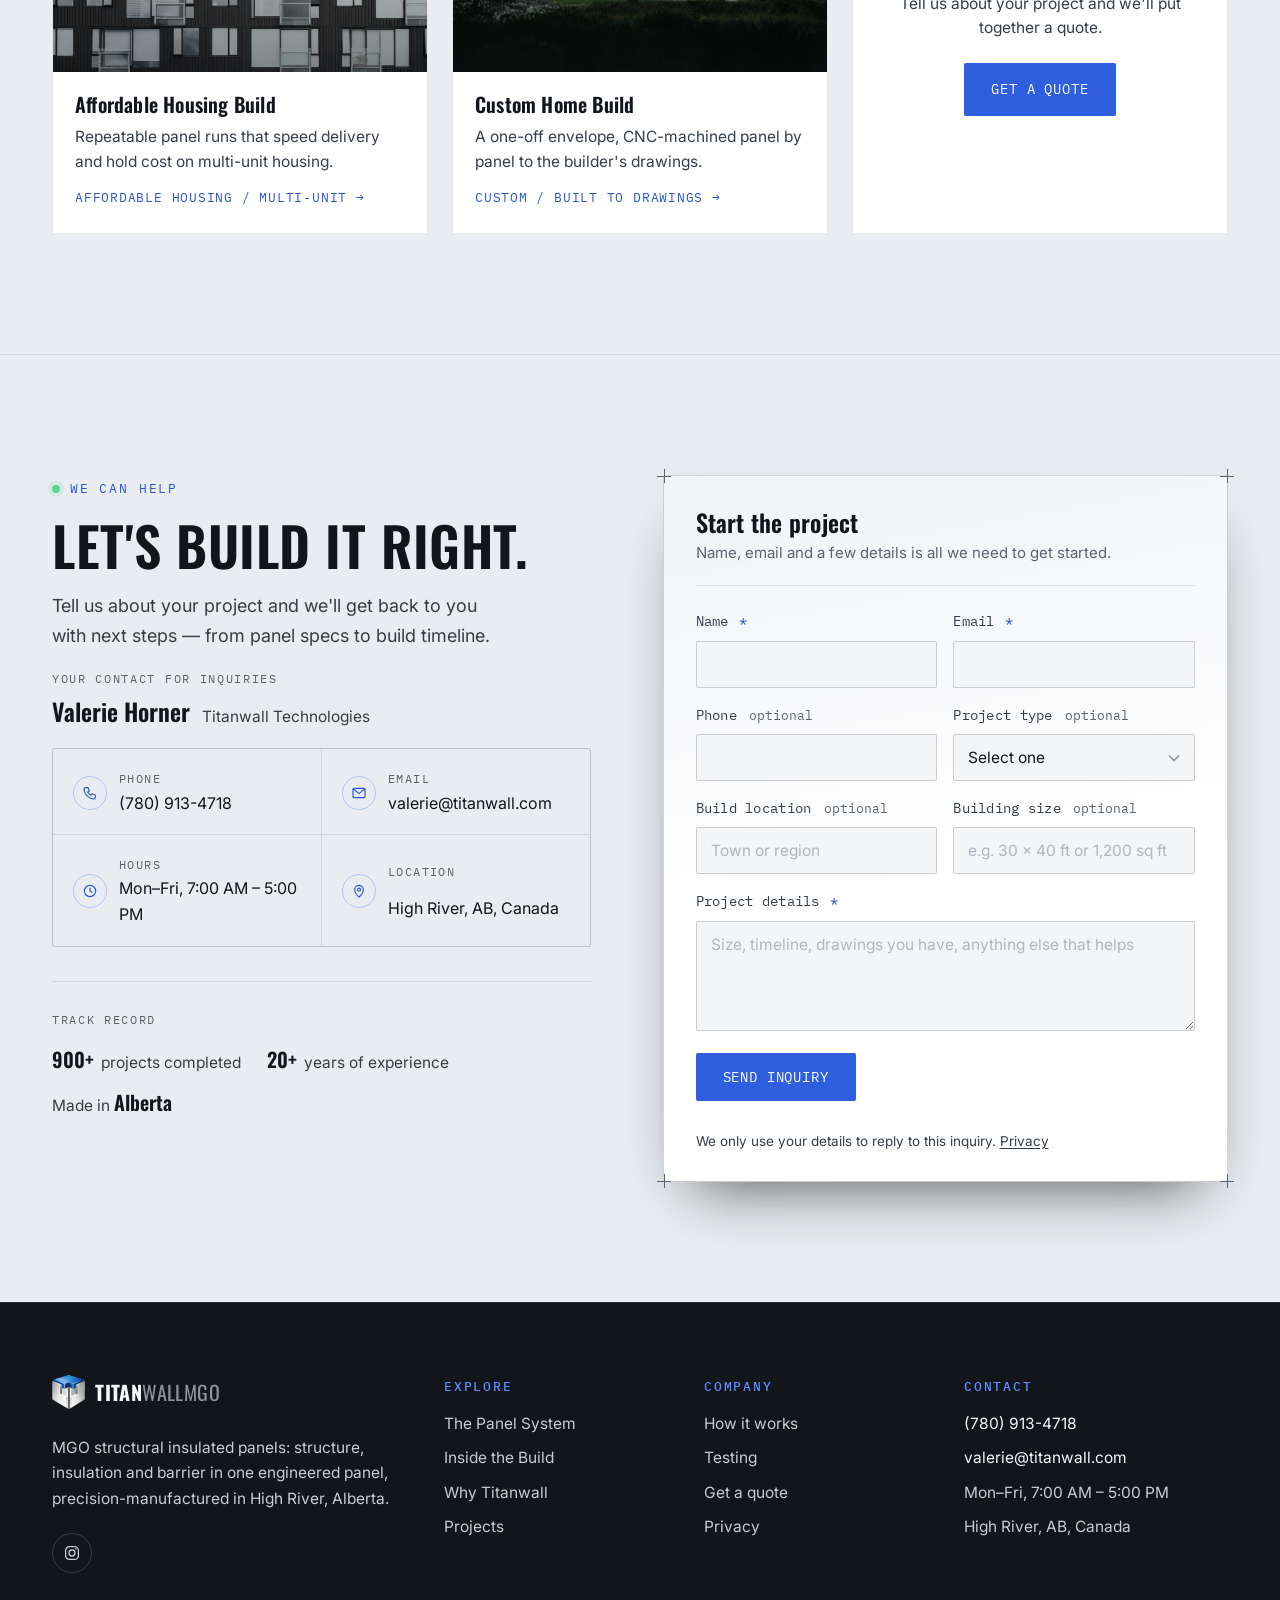
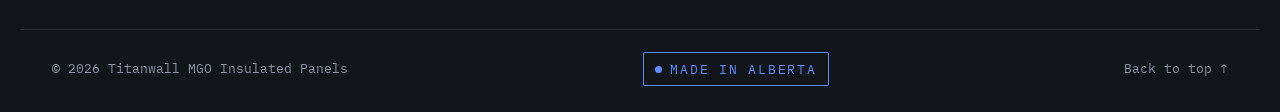
==== commit 2b5872b8: "Mezzanine: deck lands before the attachment points light up Co-Authored-By: Claude Fable 5.2 <norepl" ====
--- a/index.html
+++ b/index.html
@@ -27,7 +27,7 @@
 <link rel="preconnect" href="https://fonts.googleapis.com">
 <link rel="preconnect" href="https://fonts.gstatic.com" crossorigin>
 <link href="https://fonts.googleapis.com/css2?family=Oswald:wght@400;500;600;700&family=Inter:wght@400;500;600;700&family=IBM+Plex+Mono:wght@400;500&display=swap" rel="stylesheet">
-<link rel="stylesheet" href="css/site.css?v=5067ccf32a">
+<link rel="stylesheet" href="css/site.css?v=701e4a64f8">
 <!-- ld:start (maintained by tools/seo.js) -->
 <script type="application/ld+json">
 {
@@ -996,7 +996,7 @@
   </div>
 </footer>
 
-<script src="js/site.js?v=8efb351b7b"></script>
+<script src="js/site.js?v=c690dc6729"></script>
 
 </body>
 </html>
--- a/css/site.css
+++ b/css/site.css
@@ -3692,10 +3692,10 @@
 .mzx.reveal:not(.in) .dimg,.mzx.rewind .dimg{opacity:0;}
 .mzx.rewind .mem,.mzx.rewind .bolt,.mzx.rewind .deck,.mzx.rewind .dimg,.mzx.rewind .ledger{transition:none!important;}
 .mzx.in .mem{transition-delay:calc(.15s + var(--k) * .09s);}
-.mzx.in .bolt{transition-delay:calc(1.7s + var(--k) * var(--step));}
-.mzx.in:not(.rewind) .ping{animation:mzxPing .9s ease-out both;animation-delay:calc(1.75s + var(--k) * var(--step));}
-.mzx.in .deck{transition-delay:3.1s;}
-.mzx.in .dimg{transition-delay:3.7s;}
+.mzx.in .bolt{transition-delay:calc(2.7s + var(--k) * var(--step));}
+.mzx.in:not(.rewind) .ping{animation:mzxPing .9s ease-out both;animation-delay:calc(2.75s + var(--k) * var(--step));}
+.mzx.in .deck{transition-delay:1.7s;}
+.mzx.in .dimg{transition-delay:4.6s;}
 @keyframes mzxPing{0%{opacity:.95;transform:scale(.6);}100%{opacity:0;transform:scale(2.6);}}
 @media(max-width:820px){.mzx-grid{grid-template-columns:1fr;padding:12px;}.mzx-count{font-size:46px;}}
 @media(prefers-reduced-motion:reduce){.mzx .mem,.mzx .bolt,.mzx .deck,.mzx .dimg,.mzx .ledger{transition:none!important;opacity:1!important;transform:none!important;}.mzx .ping{animation:none!important;}.mzx-replay{display:none;}}
